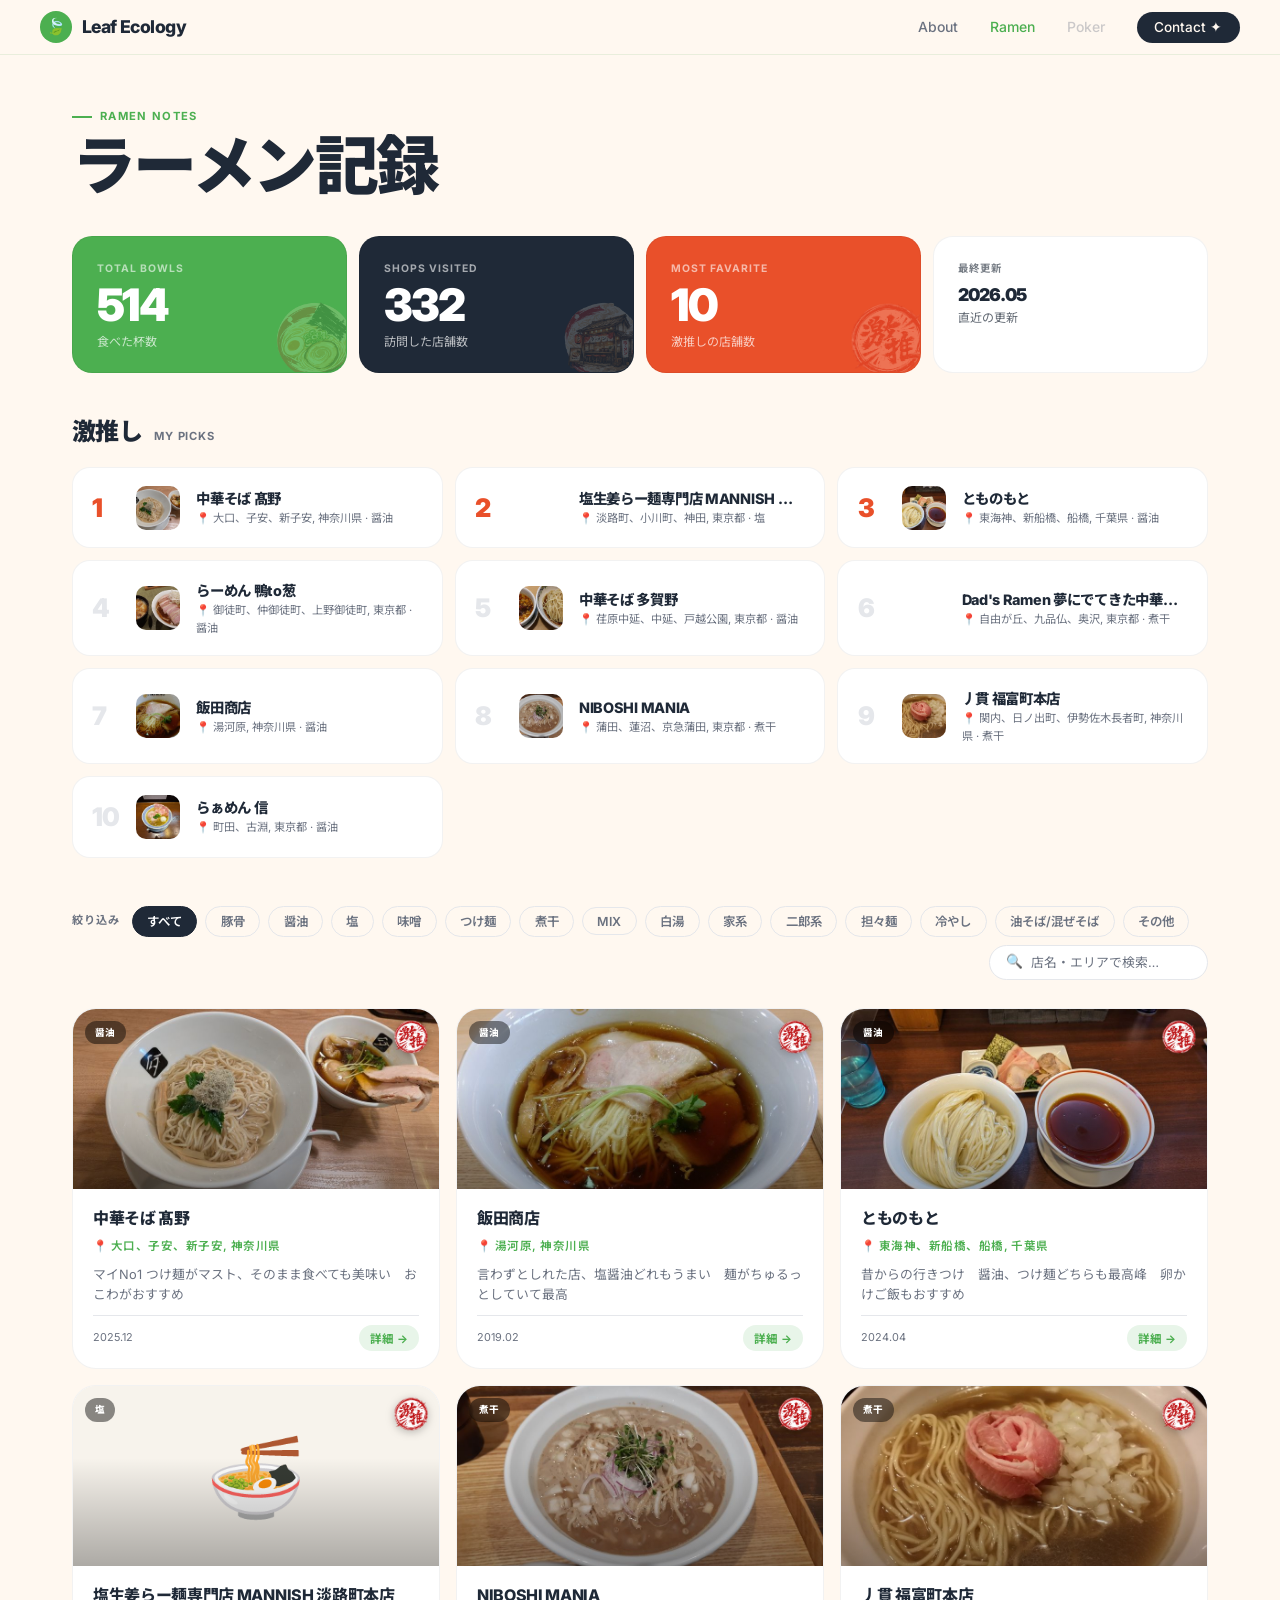
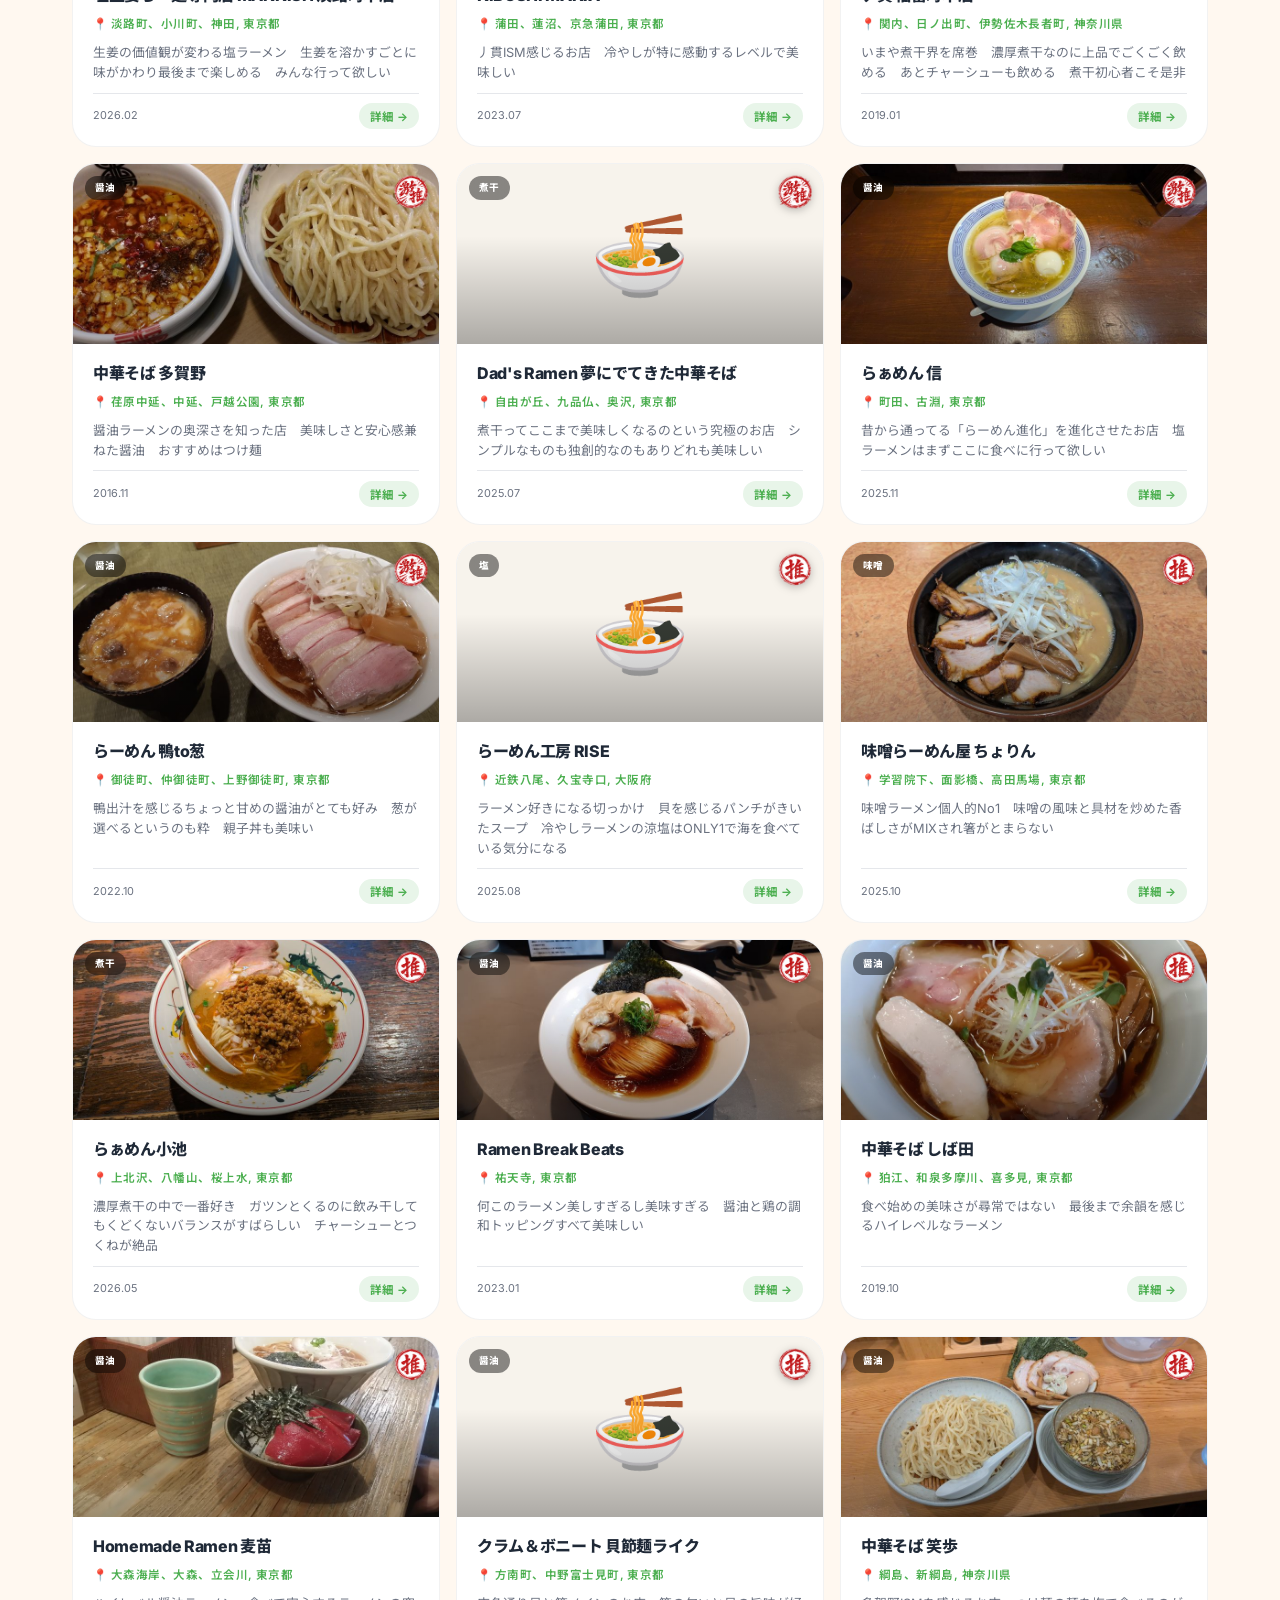
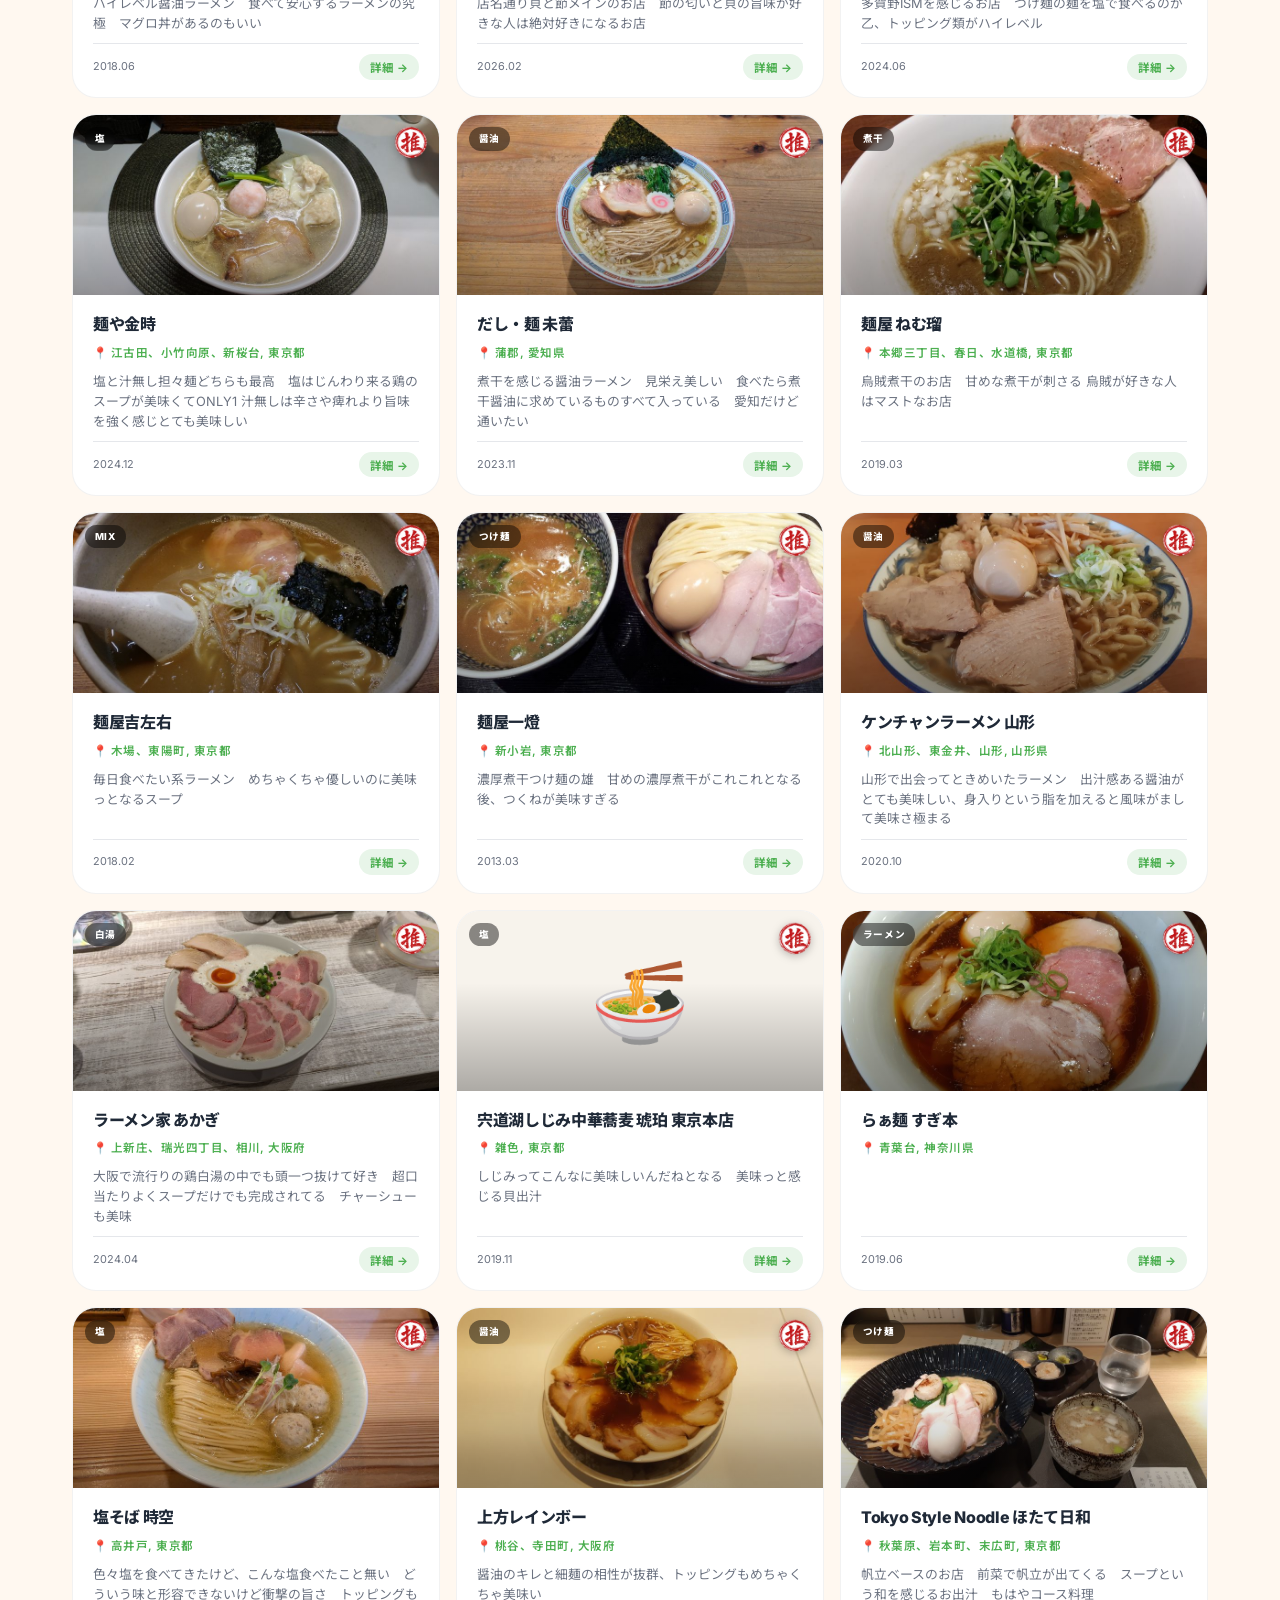
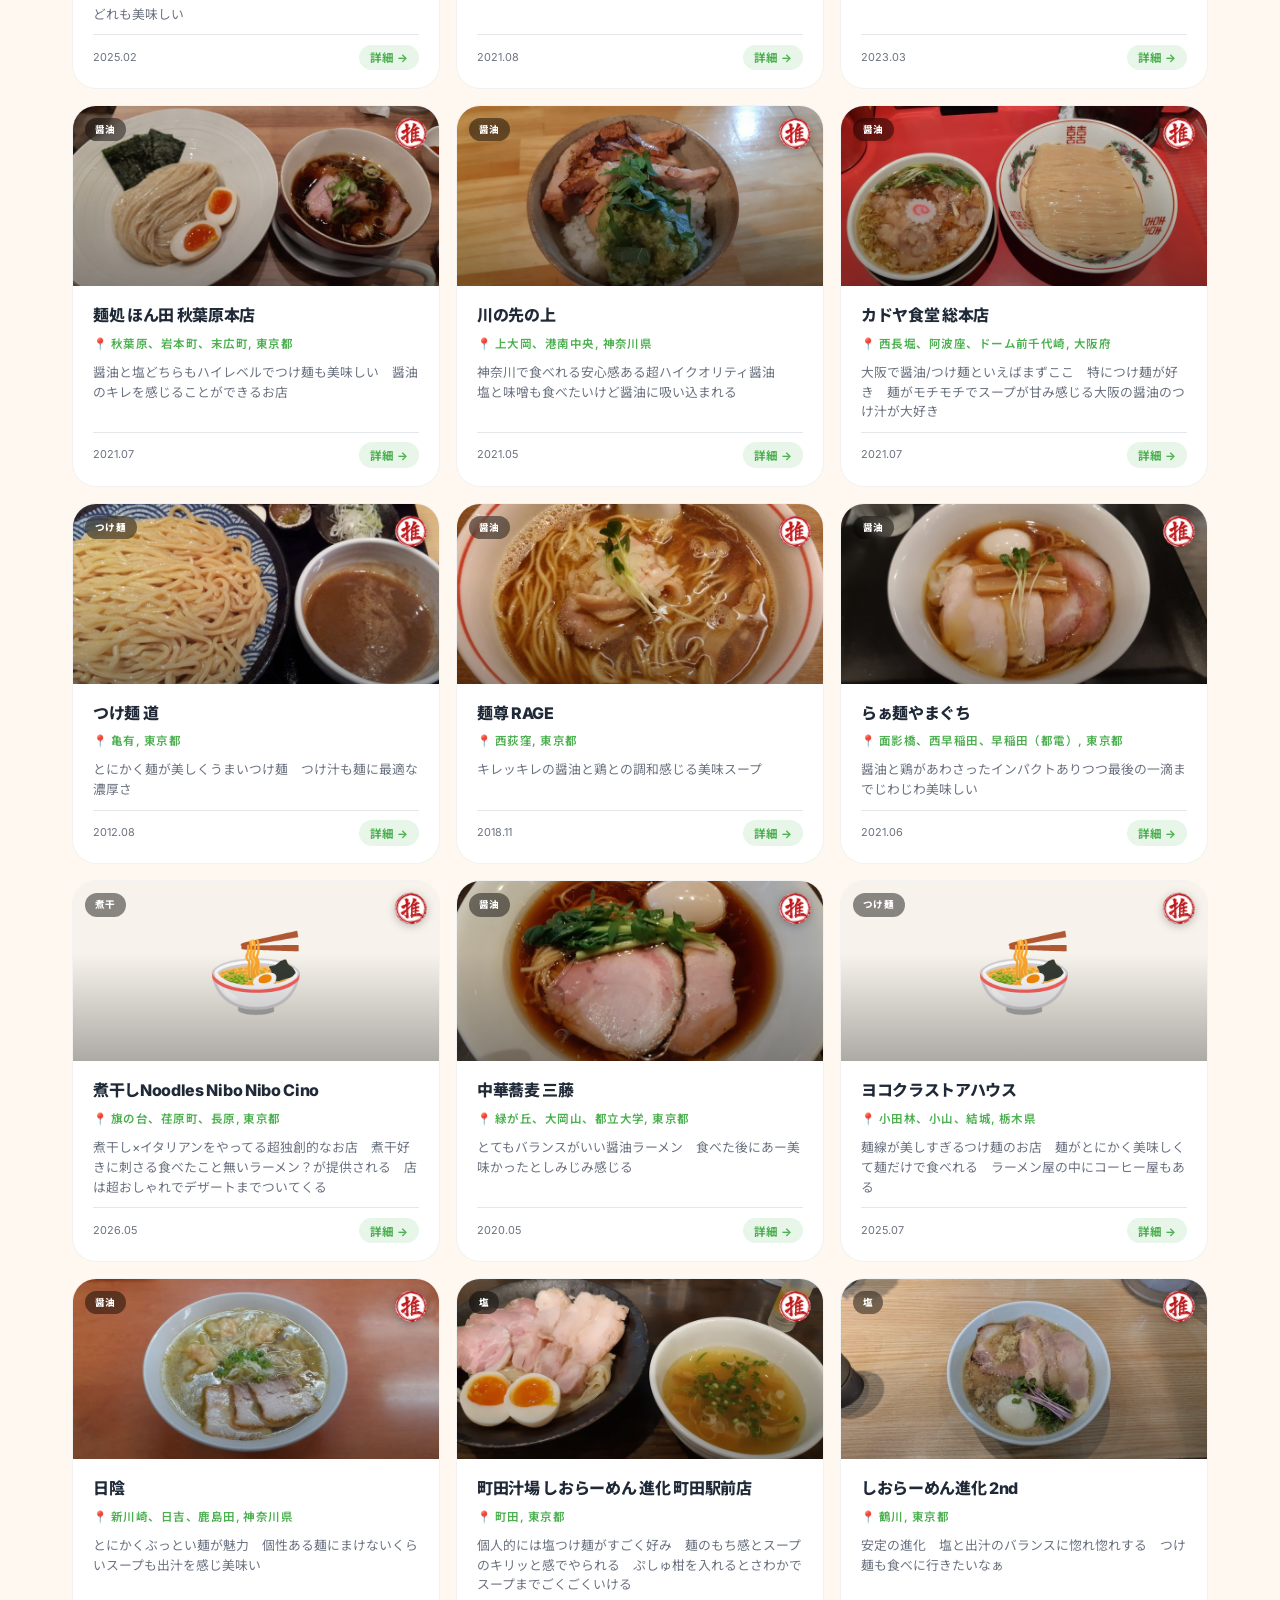
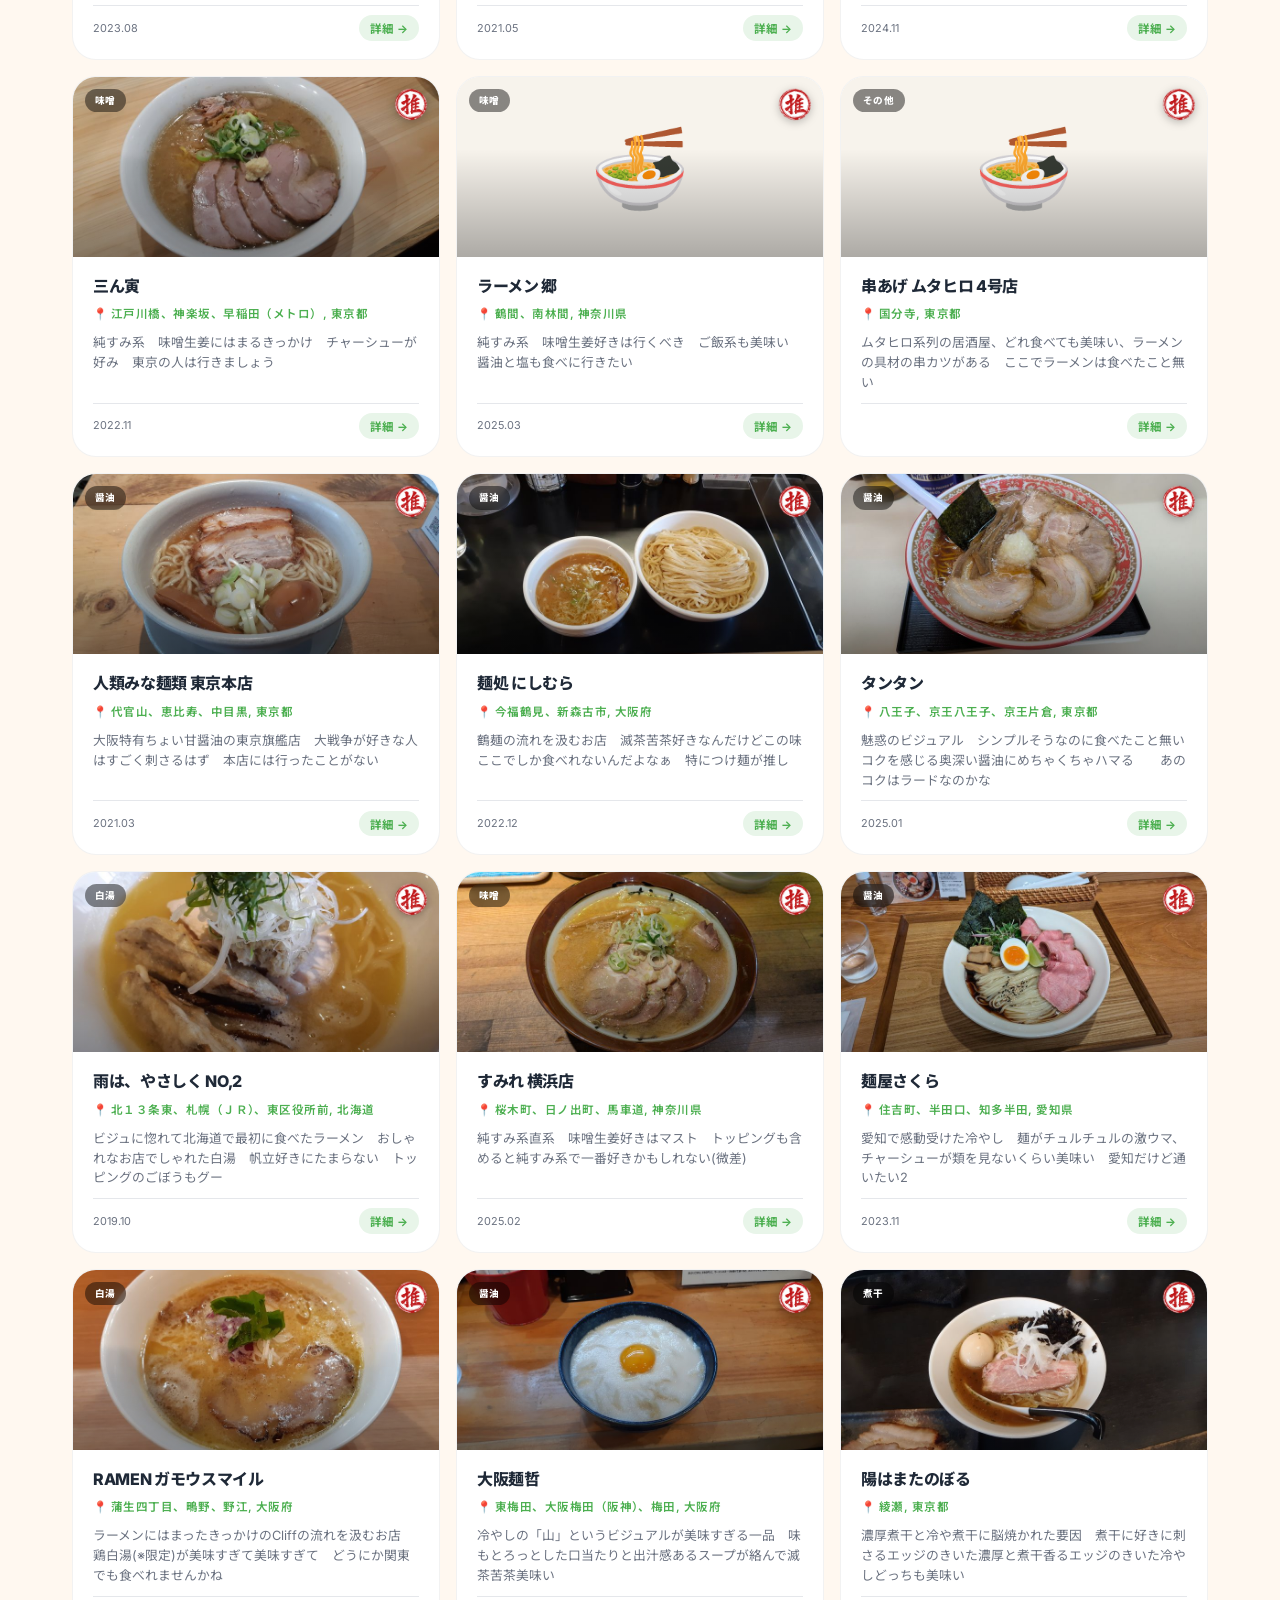
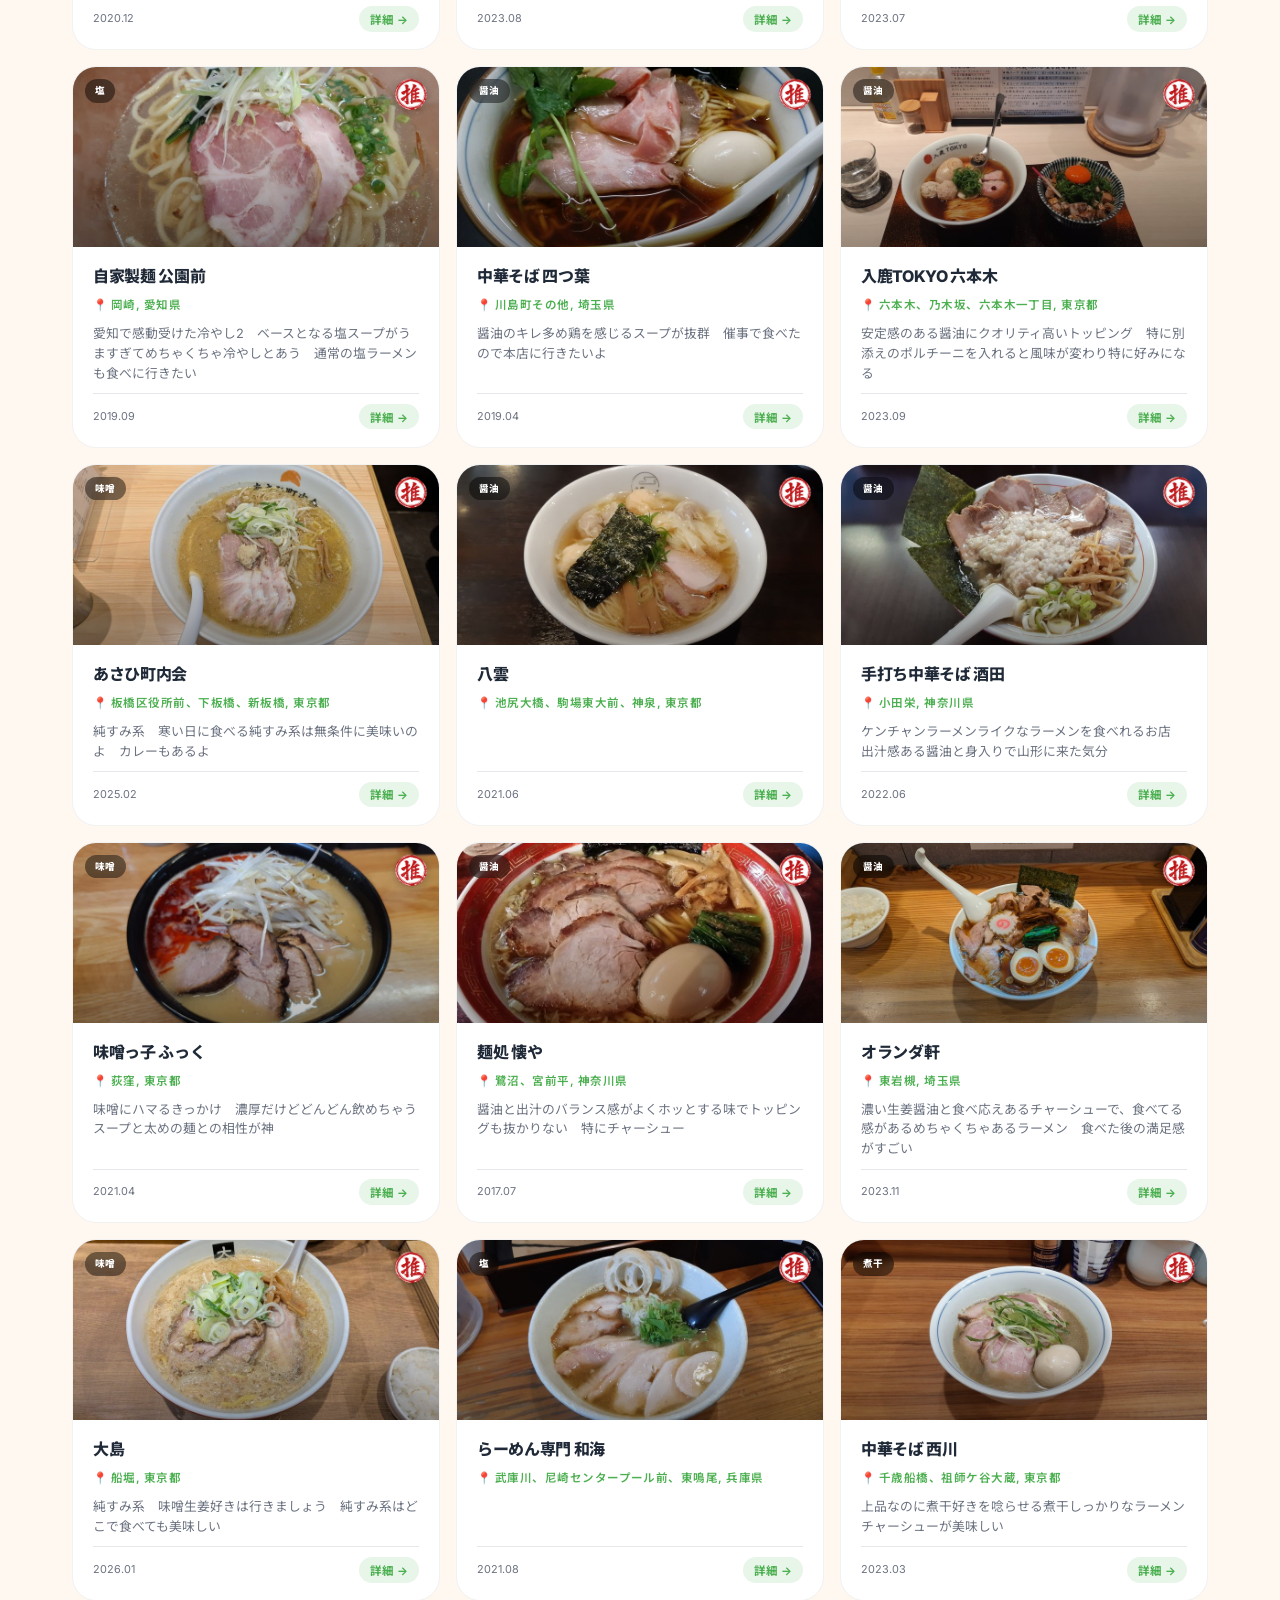
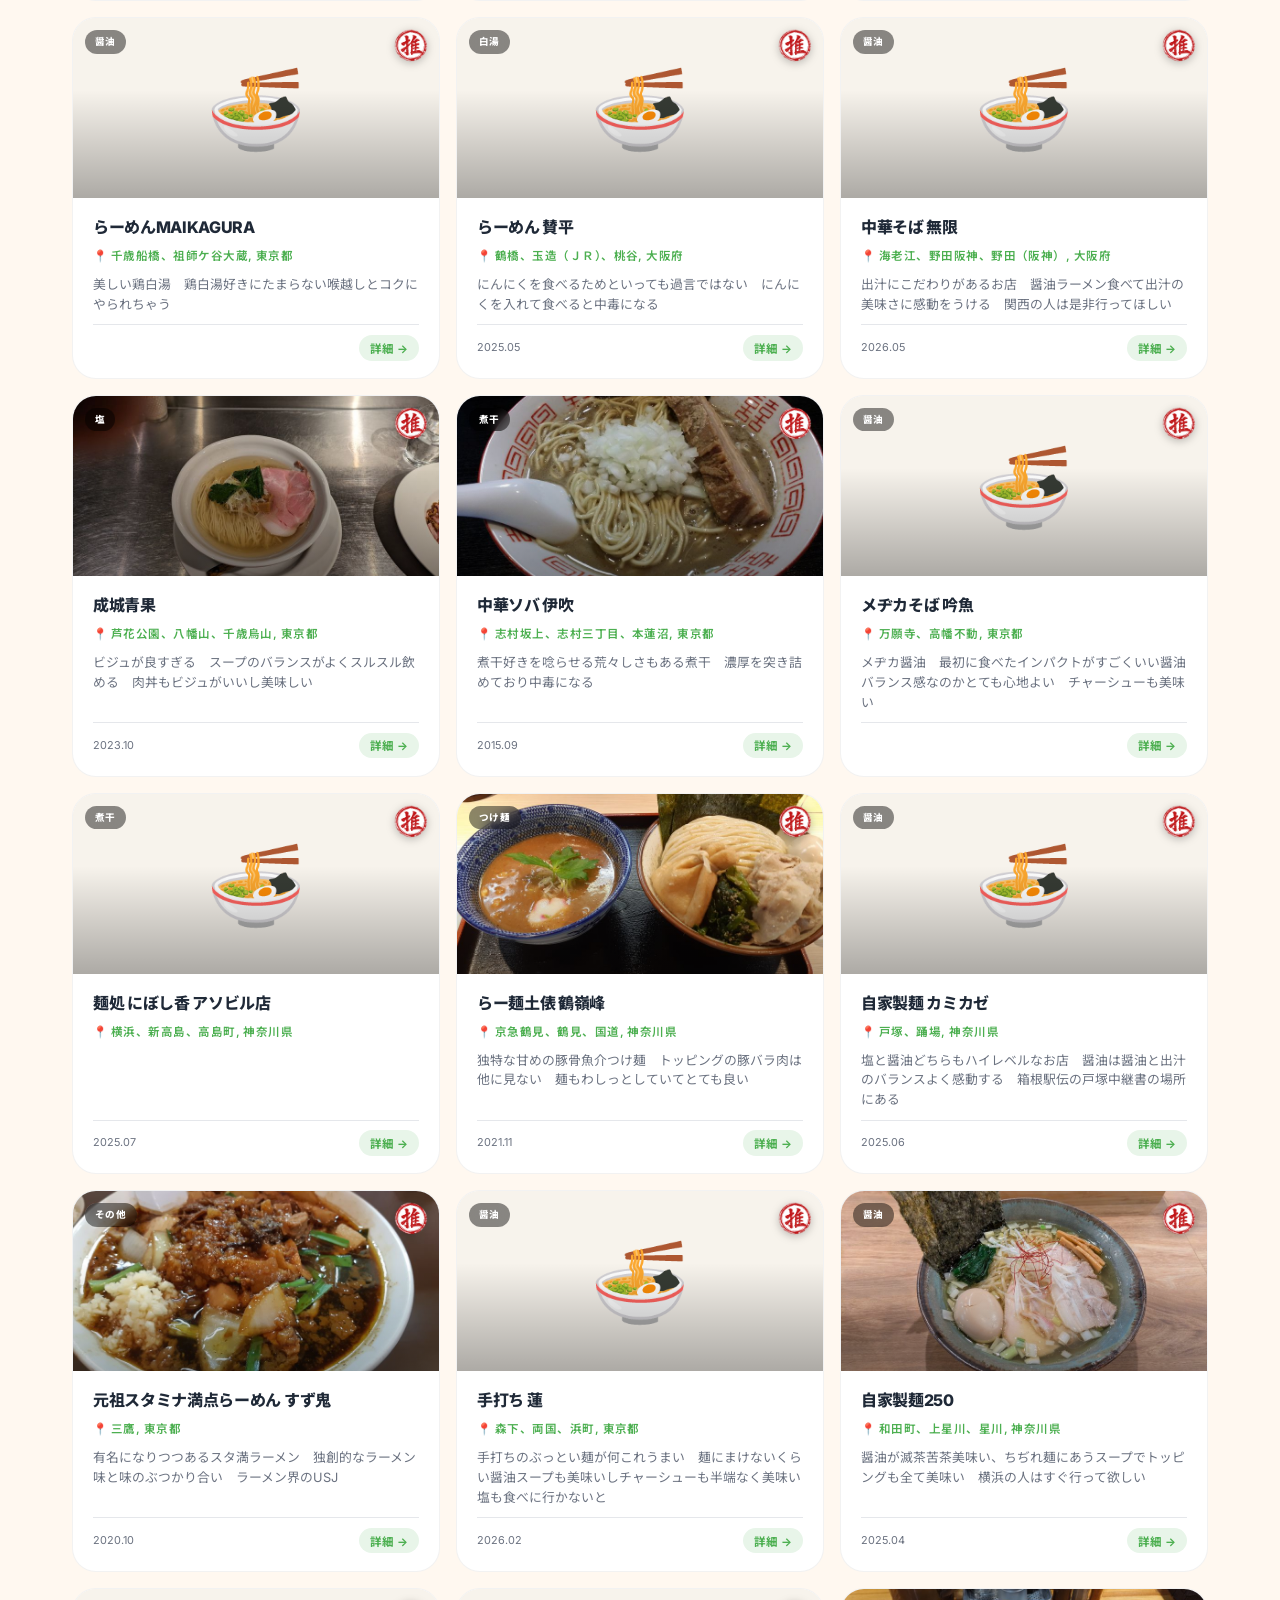
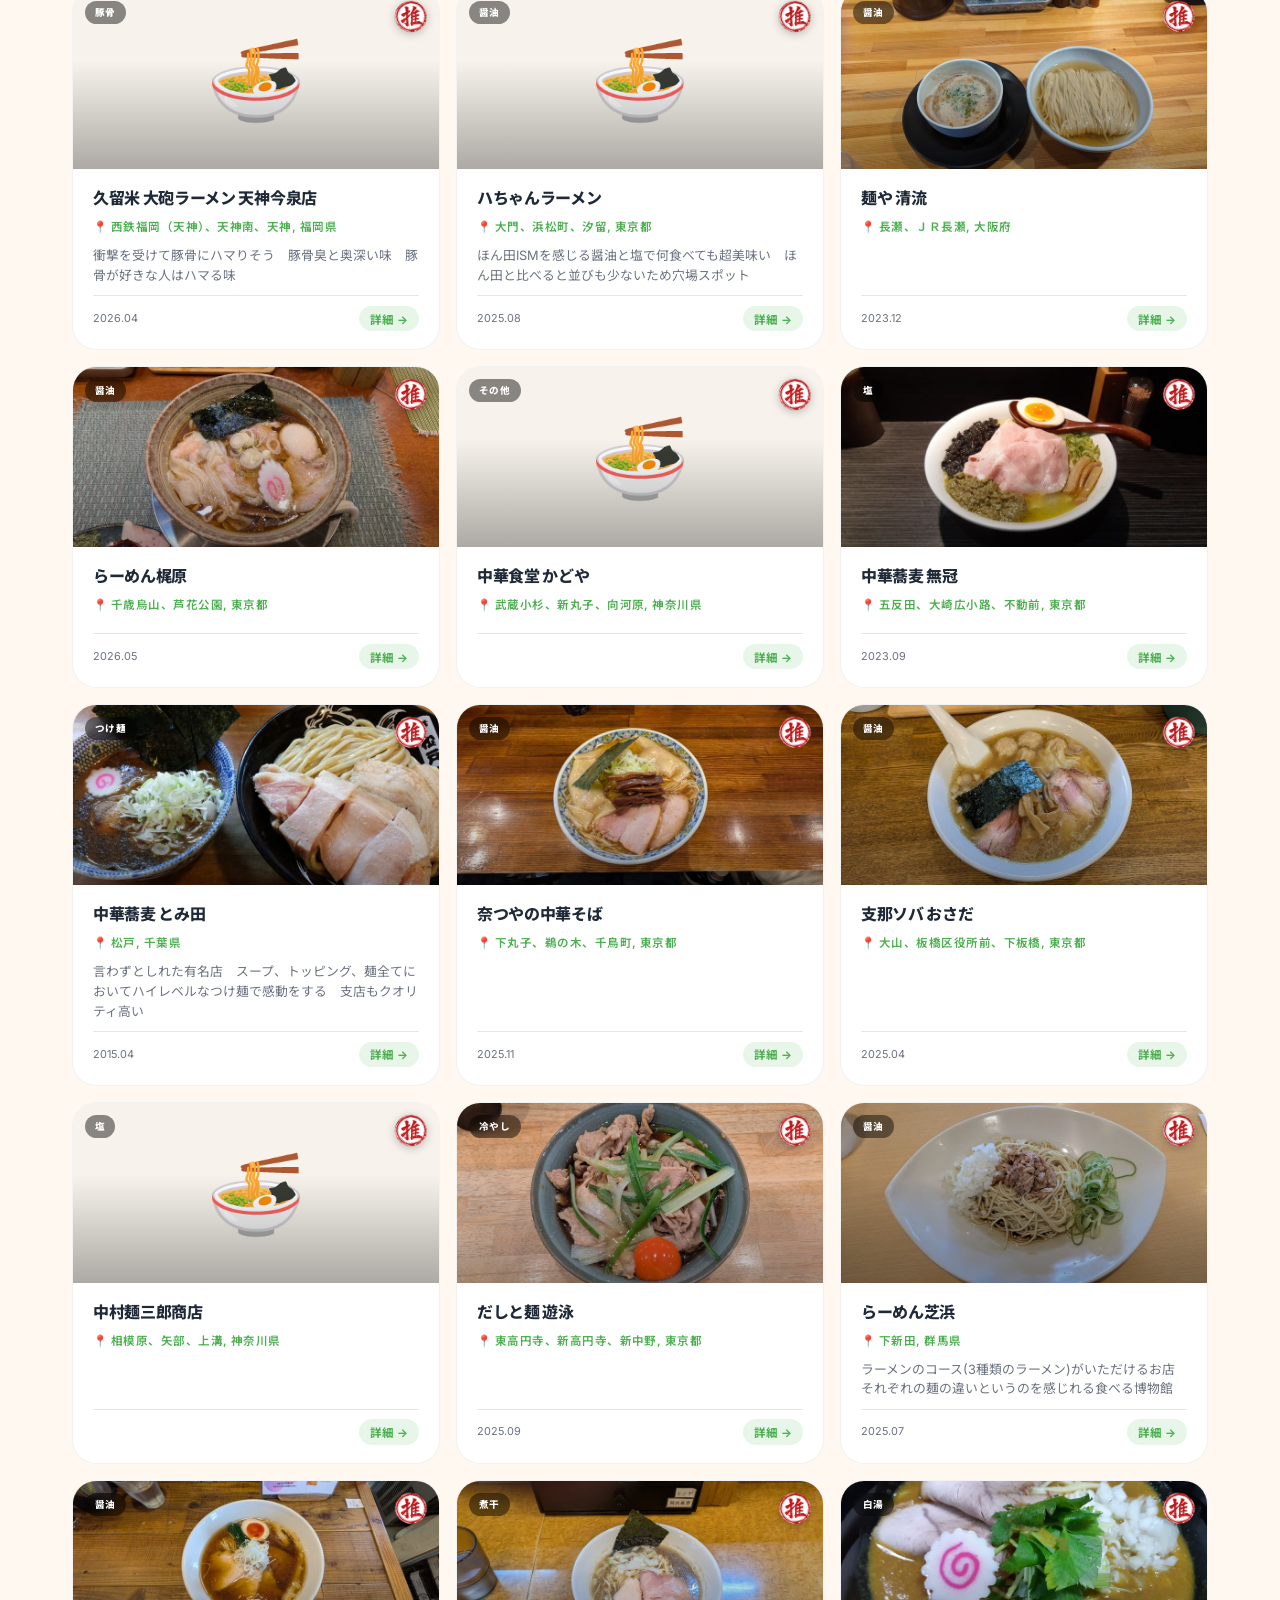
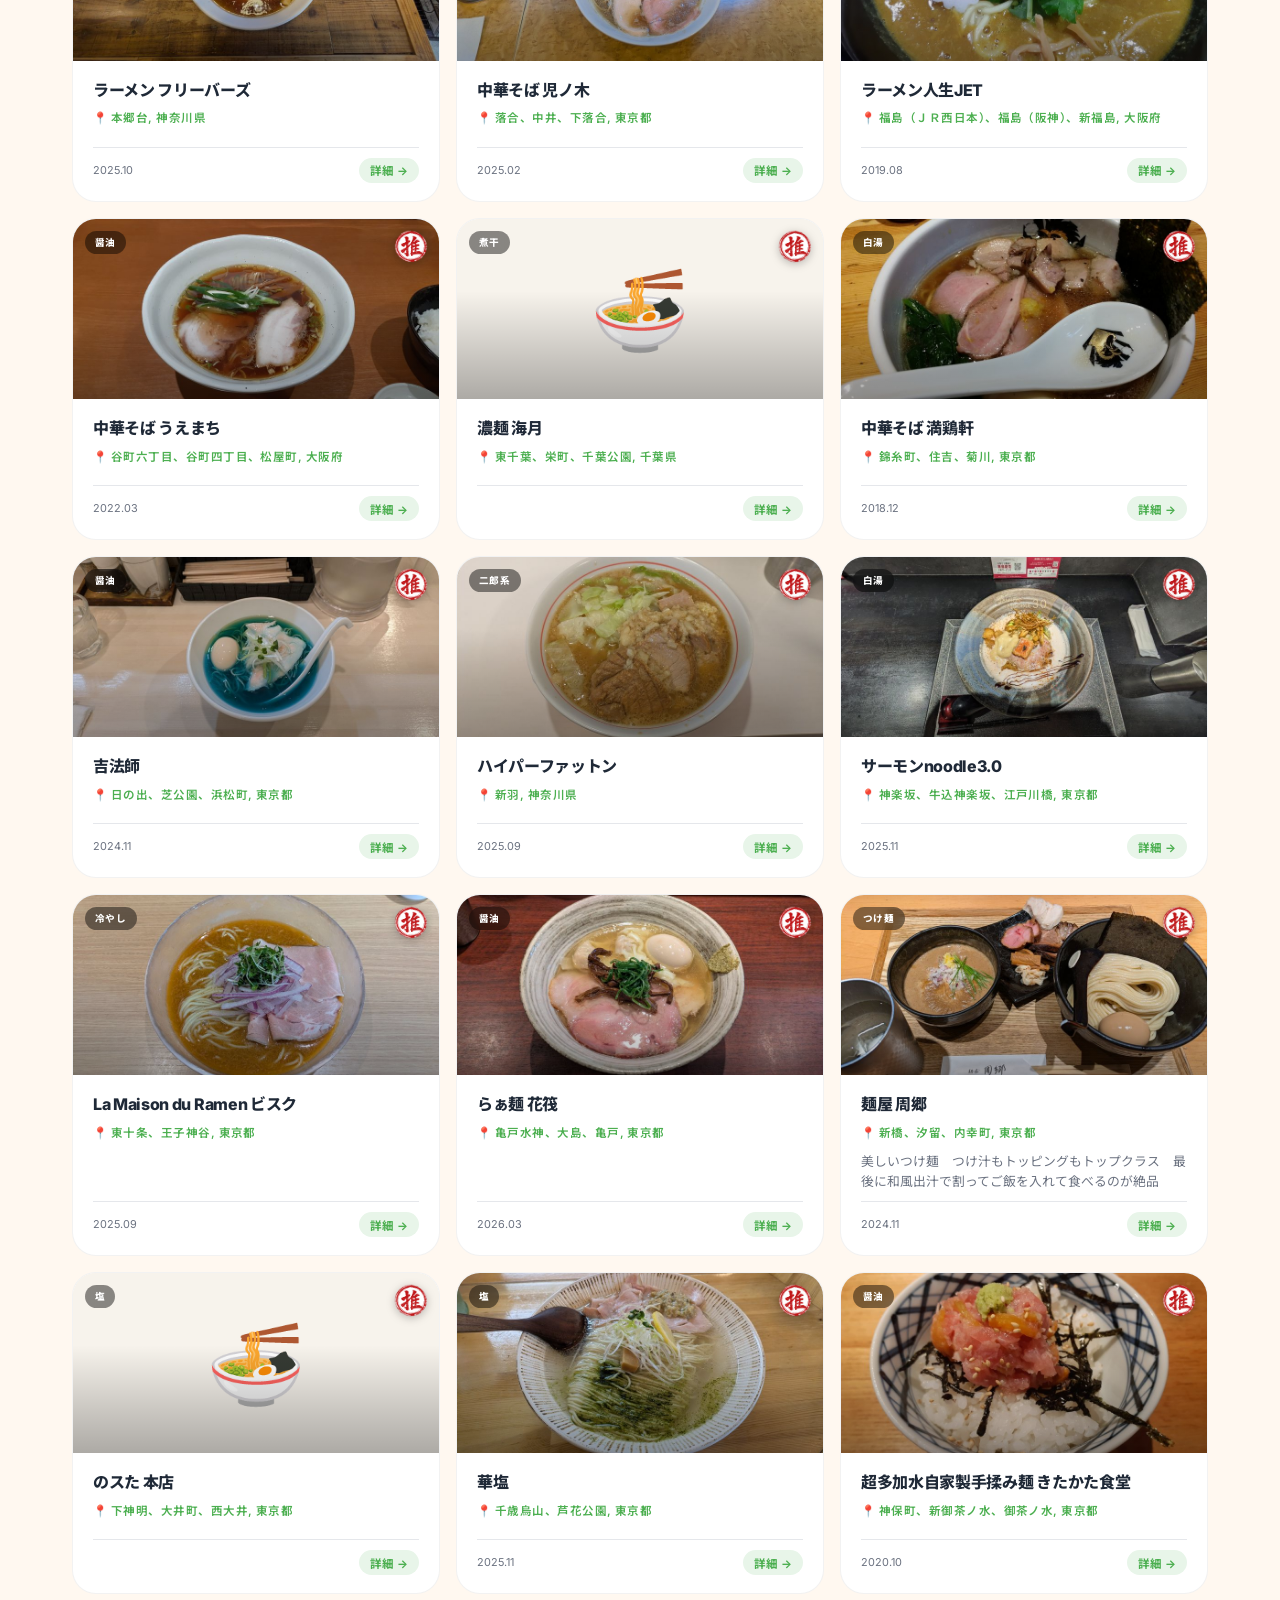
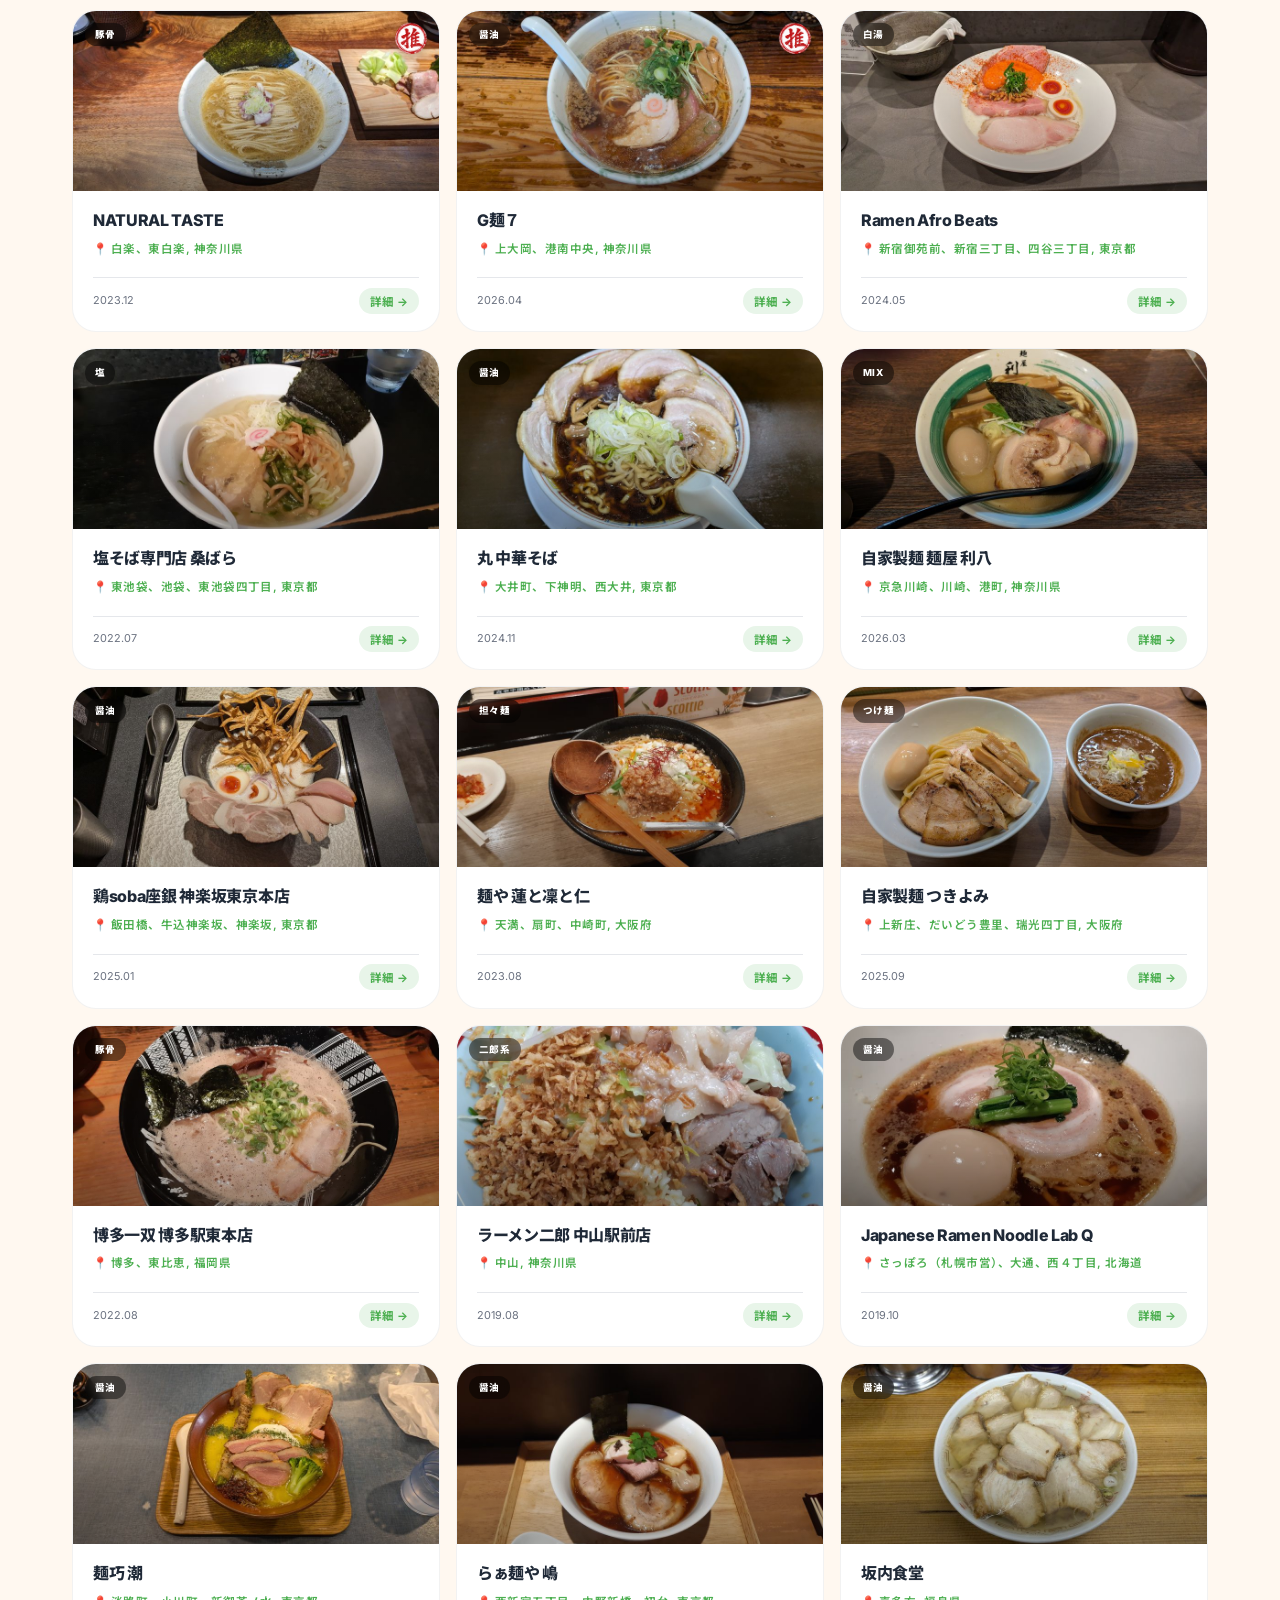
==== ramen.html @ 9e49278a "ogp update" ====
<!DOCTYPE html>
<html lang="ja">
<head>
  <meta charset="UTF-8">
  <meta name="viewport" content="width=device-width, initial-scale=1.0">
  <title>ラーメン記録 — Leaf Ecology</title>
  <meta name="description" content="ラーメン記録">

  <!-- OGP -->
  <meta property="og:type"        content="website">
  <meta property="og:site_name"   content="Leaf Ecology">
  <meta property="og:title"       content="ラーメン記録 — Leaf Ecology">
  <meta property="og:description" content="">
  <meta property="og:url"         content="https://leaf-ecology.com/ramen.html">
  <meta property="og:image"       content="https://leaf-ecology.com/assets/images/ogp_ramen.png">
  <meta property="og:locale"      content="ja_JP">

  <!-- Twitter Card -->
  <meta name="twitter:card"        content="summary_large_image">
  <meta name="twitter:title"       content="ラーメン記録 — Leaf Ecology">
  <meta name="twitter:description" content="">
  <meta name="twitter:image"       content="https://leaf-ecology.com/assets/images/ogp_ramen.png">

  <link rel="preconnect" href="https://fonts.googleapis.com">
  <link rel="preconnect" href="https://fonts.gstatic.com" crossorigin>
  <link href="https://fonts.googleapis.com/css2?family=Inter:wght@400;500;600;700;800;900&family=Noto+Sans+JP:wght@400;500;700;900&display=swap" rel="stylesheet">
  <style>
    *, *::before, *::after { box-sizing: border-box; margin: 0; padding: 0; }

    :root {
      --green:       #4CAF50;
      --green-dark:  #2e7d32;
      --green-light: #e8f5e9;
      --orange:      #FF8A3D;
      --orange-light:#fff3e8;
      --cream:       #FFF8F0;
      --beige:       #F7F3EC;
      --dark:        #1F2937;
      --gray:        #6B7280;
      --gray-light:  #e5e7eb;
      --white:       #ffffff;
      --red:         #e9502a;
    }

    html { scroll-behavior: smooth; }

    body {
      font-family: 'Inter', 'Noto Sans JP', sans-serif;
      background: var(--cream);
      color: var(--dark);
      overflow-x: hidden;
      line-height: 1.6;
    }

    /* ── NAV ── */
    nav {
      position: fixed; top: 0; left: 0; right: 0; z-index: 100;
      display: flex; align-items: center; justify-content: space-between;
      padding: 0.7rem 2.5rem;
      background: rgba(255,248,240,0.92);
      backdrop-filter: blur(12px);
      border-bottom: 1px solid rgba(76,175,80,0.12);
    }
    .nav-logo {
      display: flex; align-items: center; gap: 0.6rem;
      font-weight: 800; font-size: 1.1rem; letter-spacing: -0.03em;
      color: var(--dark); text-decoration: none;
    }
    .nav-logo-icon {
      width: 32px; height: 32px; background: var(--green);
      border-radius: 50%; display: flex; align-items: center; justify-content: center;
      font-size: 1rem; flex-shrink: 0;
    }
    .nav-links { display: flex; gap: 2rem; list-style: none; align-items: center; }
    .nav-links a {
      text-decoration: none; color: var(--gray);
      font-size: 0.875rem; font-weight: 500; transition: color 0.2s;
    }
    .nav-links a:hover, .nav-links a.active { color: var(--green); }
    .nav-cta {
      background: var(--dark); color: var(--cream) !important;
      padding: 0.45rem 1.1rem; border-radius: 100px;
      font-weight: 600; font-size: 0.85rem !important;
      transition: background 0.2s !important;
    }
    .nav-cta:hover { background: var(--green) !important; color: white !important; }

    /* ── PAGE WRAPPER ── */
    .page {
      max-width: 1200px;
      margin: 0 auto;
      padding: 100px 2rem 4rem;
    }

    /* ── PAGE HEADER ── */
    .page-header {
      margin-bottom: 2.5rem;
    }
    .page-eyebrow {
      display: inline-flex; align-items: center; gap: 0.5rem;
      font-size: 0.7rem; font-weight: 700; letter-spacing: 0.12em;
      text-transform: uppercase; color: var(--green);
      margin-bottom: 0.6rem;
    }
    .page-eyebrow::before {
      content: ''; width: 20px; height: 2px; background: var(--green);
    }
    .page-title {
      font-size: clamp(2.2rem, 5vw, 4rem);
      font-weight: 900; letter-spacing: -0.04em; line-height: 0.95;
      color: var(--dark); margin-bottom: 0.6rem;
    }
    .page-sub {
      font-size: 0.9rem; color: var(--gray); max-width: 480px; line-height: 1.6;
    }

    /* ── STATS BENTO ── */
    .stats-bento {
      display: grid;
      grid-template-columns: repeat(4, 1fr);
      gap: 0.75rem;
      margin-bottom: 2rem;
    }
    .stat-card {
      background: var(--white);
      border-radius: 20px;
      padding: 1.5rem 1.5rem 1.25rem;
      border: 1px solid rgba(0,0,0,0.05);
      display: flex; flex-direction: column; gap: 0.3rem;
      transition: transform 0.2s, box-shadow 0.2s;
      position: relative; overflow: hidden;
    }
    .stat-card:hover { transform: translateY(-3px); box-shadow: 0 12px 32px rgba(0,0,0,0.08); }
    .stat-card.accent-green { background: var(--green); color: white; }
    .stat-card.accent-dark { background: var(--dark); color: white; }
    .stat-card.accent-red { background: var(--red); color: white; }
    .stat-bg-emoji {
      position: absolute; right: -8px; bottom: -8px;
      font-size: 4.5rem; opacity: 0.1; line-height: 1;
      pointer-events: none;
    }
    .stat-bg-img {
      position: absolute; right: -8px; bottom: -8px;
      width: 80px; height: 80px;
      object-fit: contain; opacity: 0.2;
      pointer-events: none;
    }
    .stat-label {
      font-size: 0.65rem; font-weight: 700; letter-spacing: 0.1em;
      text-transform: uppercase; opacity: 0.6;
    }
    .stat-num {
      font-size: 2.8rem; font-weight: 900; letter-spacing: -0.05em; line-height: 1;
    }
    .stat-desc { font-size: 0.75rem; opacity: 0.7; }

    /* ── FILTER BAR ── */
    .filter-bar {
      display: flex; align-items: center; gap: 0.5rem;
      margin-bottom: 1.75rem; flex-wrap: wrap;
    }
    .filter-label {
      font-size: 0.7rem; font-weight: 700; letter-spacing: 0.08em;
      text-transform: uppercase; color: var(--gray); margin-right: 0.25rem;
    }
    .filter-btn {
      padding: 0.35rem 0.9rem; border-radius: 100px;
      font-size: 0.78rem; font-weight: 600; cursor: pointer;
      border: 1.5px solid var(--gray-light);
      background: transparent; color: var(--gray);
      transition: all 0.18s; font-family: inherit;
    }
    .filter-btn:hover { border-color: var(--green); color: var(--green); }
    .filter-btn.active {
      background: var(--dark); color: white; border-color: var(--dark);
    }
    .filter-search {
      margin-left: auto;
      display: flex; align-items: center; gap: 0.5rem;
      background: var(--white); border: 1.5px solid var(--gray-light);
      border-radius: 100px; padding: 0.35rem 1rem;
      transition: border-color 0.2s;
    }
    .filter-search:focus-within { border-color: var(--green); }
    .filter-search input {
      border: none; background: transparent; outline: none;
      font-family: inherit; font-size: 0.8rem; color: var(--dark);
      width: 160px;
    }
    .filter-search input::placeholder { color: var(--gray); }

    /* ── BENTO REVIEWS GRID ── */
    .reviews-bento {
      display: grid;
      grid-template-columns: repeat(3, 1fr);
      gap: 1rem;
    }

    /* ── REVIEW CARD ── */
    .review-card {
      background: var(--white);
      border-radius: 24px;
      border: 1px solid rgba(0,0,0,0.05);
      overflow: hidden;
      transition: transform 0.25s cubic-bezier(0.34,1.2,0.64,1), box-shadow 0.25s;
      cursor: pointer;
      display: flex; flex-direction: column;
    }
    .review-card:hover {
      transform: translateY(-5px);
      box-shadow: 0 20px 50px rgba(0,0,0,0.1);
    }
    /* Photo area */
    .review-photo {
      position: relative;
      background: var(--beige);
      display: flex; align-items: center; justify-content: center;
      flex-shrink: 0;
      overflow: hidden;
      height: 180px;
    }
    .review-photo-img {
      width: 100%; height: 100%;
      object-fit: cover; display: block;
      transition: transform 0.35s;
    }
    .review-card:hover .review-photo-img { transform: scale(1.05); }
    .review-photo-fallback {
      position: absolute; inset: 0;
      display: none; align-items: center; justify-content: center;
      font-size: 5rem; background: var(--beige);
    }
    .review-photo-overlay {
      position: absolute; inset: 0;
      background: linear-gradient(to bottom, transparent 40%, rgba(0,0,0,0.3));
      pointer-events: none;
    }
    .review-photo-badge {
      position: absolute; top: 12px; left: 12px;
      font-size: 0.6rem; font-weight: 800; letter-spacing: 0.08em;
      text-transform: uppercase; color: white;
      background: rgba(0,0,0,0.45);
      backdrop-filter: blur(6px);
      padding: 0.25rem 0.6rem; border-radius: 100px;
    }
    .review-photo-icon {
      position: absolute; top: 10px; right: 10px;
      width: 36px; height: 36px;
      object-fit: contain;
      filter: drop-shadow(0 2px 4px rgba(0,0,0,0.25));
    }

    /* Body */
    .review-body {
      padding: 1.25rem 1.25rem 1.1rem;
      display: flex; flex-direction: column; gap: 0.6rem;
      flex: 1;
    }

    .review-top {
      display: flex; align-items: flex-start; justify-content: space-between; gap: 0.5rem;
    }
    .review-name {
      font-size: 1rem; font-weight: 800; letter-spacing: -0.02em; line-height: 1.2;
    }
    .review-location {
      display: flex; align-items: center; gap: 0.3rem;
      font-size: 0.72rem; font-weight: 600; color: var(--green);
      letter-spacing: 0.04em;
    }
    .review-type-tag {
      display: inline-flex; align-items: center;
      font-size: 0.62rem; font-weight: 700; letter-spacing: 0.06em;
      text-transform: uppercase;
      background: var(--beige); color: var(--gray);
      padding: 0.2rem 0.5rem; border-radius: 4px;
    }
    .review-note {
      font-size: 0.8rem; color: var(--gray); line-height: 1.55;
      display: -webkit-box; -webkit-line-clamp: 3; -webkit-box-orient: vertical;
      overflow: hidden;
    }

    .review-footer {
      display: flex; align-items: center; justify-content: space-between;
      padding-top: 0.6rem;
      border-top: 1px solid var(--gray-light);
      margin-top: auto;
    }
    .review-date { font-size: 0.68rem; color: var(--gray); }
    .review-visit-btn {
      display: flex; align-items: center; gap: 0.3rem;
      font-size: 0.72rem; font-weight: 700; color: var(--green);
      background: var(--green-light); border: none;
      padding: 0.3rem 0.7rem; border-radius: 100px;
      cursor: pointer; font-family: inherit;
      transition: background 0.2s;
    }
    .review-visit-btn:hover { background: #c8e6c9; }

    /* ── FAVORITE SECTION ── */
    .section-heading {
      display: flex; align-items: baseline; gap: 0.75rem;
      margin: 2.5rem 0 1rem;
    }
    .section-heading h2 {
      font-size: 1.5rem; font-weight: 900; letter-spacing: -0.03em;
    }
    .section-heading span {
      font-size: 0.7rem; font-weight: 700; letter-spacing: 0.08em;
      text-transform: uppercase; color: var(--gray);
    }

    .fav-grid {
      display: grid; grid-template-columns: repeat(3, 1fr); gap: 0.75rem;
      margin-bottom: 3rem;
    }
    .fav-card {
      background: var(--white); border-radius: 18px;
      border: 1px solid rgba(0,0,0,0.05);
      padding: 1.1rem 1.2rem;
      display: flex; align-items: center; gap: 1rem;
      transition: transform 0.2s, box-shadow 0.2s;
      min-width: 0; overflow: hidden;
    }
    .fav-card:hover { transform: translateY(-2px); box-shadow: 0 8px 24px rgba(0,0,0,0.07); }
    .fav-rank {
      font-size: 1.6rem; font-weight: 900; letter-spacing: -0.05em;
      color: var(--gray-light); line-height: 1; flex-shrink: 0; width: 28px;
    }
    .fav-rank.top { color: var(--red); }
    .fav-img {
      width: 44px; height: 44px; border-radius: 10px;
      object-fit: cover; flex-shrink: 0; background: var(--beige);
    }
    .fav-info { flex: 1; min-width: 0; }
    .fav-name { font-size: 0.9rem; font-weight: 800; letter-spacing: -0.02em; white-space: nowrap; overflow: hidden; text-overflow: ellipsis; }
    .fav-loc { font-size: 0.7rem; color: var(--gray); }

    /* ── MODAL ── */
    .modal-overlay {
      position: fixed; inset: 0; z-index: 200;
      background: rgba(0,0,0,0.55);
      backdrop-filter: blur(6px);
      display: flex; align-items: center; justify-content: center;
      padding: 1.5rem;
      opacity: 0; pointer-events: none;
      transition: opacity 0.25s;
    }
    .modal-overlay.open { opacity: 1; pointer-events: all; }
    .modal {
      background: var(--white); border-radius: 28px;
      width: 100%; max-width: 560px;
      max-height: 90vh; overflow-y: auto;
      transform: translateY(20px) scale(0.97);
      transition: transform 0.3s cubic-bezier(0.34,1.2,0.64,1);
      box-shadow: 0 40px 80px rgba(0,0,0,0.2);
    }
    .modal-overlay.open .modal { transform: translateY(0) scale(1); }
    .modal-photo {
      height: 220px; background: var(--beige);
      border-radius: 28px 28px 0 0;
      position: relative; overflow: hidden;
    }
    .modal-photo-img {
      width: 100%; height: 100%; object-fit: cover; display: block;
    }
    .modal-close {
      position: absolute; top: 14px; right: 14px;
      width: 34px; height: 34px; border-radius: 50%;
      background: rgba(0,0,0,0.35); color: white; border: none;
      font-size: 1rem; cursor: pointer;
      display: flex; align-items: center; justify-content: center;
      transition: background 0.2s;
    }
    .modal-close:hover { background: rgba(0,0,0,0.55); }
    .modal-body { padding: 1.75rem; }
    .modal-name { font-size: 1.5rem; font-weight: 900; letter-spacing: -0.03em; margin-bottom: 0.35rem; }
    .modal-location { font-size: 0.8rem; font-weight: 600; color: var(--green); margin-bottom: 1.25rem; }
    .modal-section-label {
      font-size: 0.62rem; font-weight: 800; letter-spacing: 0.1em;
      text-transform: uppercase; color: var(--gray); margin-bottom: 0.4rem;
    }
    .modal-note {
      font-size: 0.875rem; color: var(--gray); line-height: 1.7;
      margin-bottom: 1.25rem;
    }
    .modal-tags { display: flex; flex-wrap: wrap; gap: 0.4rem; margin-bottom: 1.25rem; }
    .modal-tag {
      font-size: 0.72rem; font-weight: 600;
      background: var(--beige); color: var(--dark);
      padding: 0.25rem 0.65rem; border-radius: 6px;
    }
    .modal-meta {
      display: grid; grid-template-columns: 1fr 1fr; gap: 0.75rem;
    }
    .modal-meta-item {
      background: var(--beige); border-radius: 14px; padding: 0.85rem 1rem;
    }
    .modal-meta-label { font-size: 0.6rem; font-weight: 700; letter-spacing: 0.08em; text-transform: uppercase; color: var(--gray); margin-bottom: 0.2rem; }
    .modal-meta-val { font-size: 0.9rem; font-weight: 700; color: var(--dark); }

    /* ── RESPONSIVE ── */
    @media (max-width: 900px) {
      nav { padding: 0.8rem 1.25rem; }
      .nav-links { display: none; }
      .page { padding: 80px 1.25rem 3rem; }
      .stats-bento { grid-template-columns: repeat(2, 1fr); }
      .reviews-bento { grid-template-columns: 1fr; }
      .fav-grid { grid-template-columns: 1fr; }
      .fav-card { padding: 0.85rem 1rem; gap: 0.75rem; }
      .fav-loc { white-space: nowrap; overflow: hidden; text-overflow: ellipsis; }
      .filter-search { margin-left: 0; width: 100%; }
      .filter-search input { width: 100%; }
    }
    @media (max-width: 480px) {
      .stats-bento { grid-template-columns: 1fr 1fr; }
      .stat-num { font-size: 2.2rem; }
    }
  </style>
</head>
<body>

<!-- ── NAV ── -->
<nav>
  <a href="index.html" class="nav-logo">
    <div class="nav-logo-icon">🍃</div>
    <span>Leaf Ecology</span>
  </a>
  <ul class="nav-links">
    <li><a href="index.html#about">About</a></li>
    <li><a href="ramen.html" class="active">Ramen</a></li>
    <li><a href="#" style="pointer-events:none; opacity:0.35; cursor:default;">Poker</a></li>
    <li><a href="index.html#contact" class="nav-cta">Contact ✦</a></li>
  </ul>
</nav>

<div class="page">

  <!-- ── PAGE HEADER ── -->
  <div class="page-header">
    <div class="page-eyebrow">Ramen Notes</div>
    <h1 class="page-title">ラーメン記録</h1>
    <p class="page-sub"></p>
  </div>

  <!-- ── STATS BENTO ── -->
  <div class="stats-bento">
    <div class="stat-card accent-green">
      <div class="stat-label">Total Bowls</div>
      <div class="stat-num" id="stat-bowls">0</div>
      <div class="stat-desc">食べた杯数</div>
      <img class="stat-bg-img" src="assets/images/ramen.png" alt="">
    </div>
    <div class="stat-card accent-dark">
      <div class="stat-label">Shops Visited</div>
      <div class="stat-num" id="stat-shops">0</div>
      <div class="stat-desc">訪問した店舗数</div>
      <img class="stat-bg-img" src="assets/images/ramenya.png" alt="">
    </div>
    <div class="stat-card accent-red">
      <div class="stat-label">Most Favarite</div>
      <div class="stat-num" id="stat-favs">0</div>
      <div class="stat-desc">激推しの店舗数</div>
      <img class="stat-bg-img" src="assets/images/gekiosi.png" alt="">
    </div>
    <div class="stat-card">
      <div class="stat-label">最終更新</div>
      <div class="stat-num" id="stat-latest" style="font-size:1.1rem; padding-top:0.2rem;">—</div>
      <div class="stat-desc">直近の更新</div>
      <div class="stat-bg-emoji"></div>
    </div>
  </div>

  <!-- ── FAVORITE SHOPS ── -->
  <div class="section-heading">
    <h2>激推し</h2>
    <span>My Picks</span>
  </div>
  <div class="fav-grid" id="fav-grid"></div>

  <!-- ── FILTER BAR ── -->
  <div class="filter-bar">
    <span class="filter-label">絞り込み</span>
    <button class="filter-btn active" data-filter="all">すべて</button>
    <button class="filter-btn" data-filter="豚骨">豚骨</button>
    <button class="filter-btn" data-filter="醤油">醤油</button>
    <button class="filter-btn" data-filter="塩">塩</button>
    <button class="filter-btn" data-filter="味噌">味噌</button>
    <button class="filter-btn" data-filter="つけ麺">つけ麺</button>
    <button class="filter-btn" data-filter="煮干">煮干</button>
    <button class="filter-btn" data-filter="MIX">MIX</button>
    <button class="filter-btn" data-filter="白湯">白湯</button>
    <button class="filter-btn" data-filter="家系">家系</button>
    <button class="filter-btn" data-filter="二郎系">二郎系</button>
    <button class="filter-btn" data-filter="担々麺">担々麺</button>
    <button class="filter-btn" data-filter="冷やし">冷やし</button>
    <button class="filter-btn" data-filter="油そば/混ぜそば">油そば/混ぜそば</button>
    <button class="filter-btn" data-filter="その他">その他</button>
    <div class="filter-search">
      <span style="font-size:0.85rem;">🔍</span>
      <input type="text" id="search-input" placeholder="店名・エリアで検索…">
    </div>
  </div>

  <!-- ── REVIEWS BENTO ── -->
  <div class="reviews-bento" id="reviews-grid"></div>

</div>

<!-- ── MODAL ── -->
<div class="modal-overlay" id="modal-overlay">
  <div class="modal" id="modal">
    <div class="modal-photo" id="modal-photo">
      <button class="modal-close" id="modal-close">✕</button>
    </div>
    <div class="modal-body">
      <div class="modal-name" id="modal-name"></div>
      <div class="modal-location" id="modal-location"></div>
      <div class="modal-section-label">テイスティングノート</div>
      <div class="modal-note" id="modal-note"></div>
      <div class="modal-section-label">タグ</div>
      <div class="modal-tags" id="modal-tags"></div>
      <div class="modal-meta" id="modal-meta"></div>
    </div>
  </div>
</div>

<script>
  let reviews = [];

  /* ── STATS ── */
  function computeStats() {
    const total  = reviews.reduce((s, r) => s + r.visits, 0);
    const shops  = reviews.length;
    const favs   = reviews.filter(r => r.favorite).length;
    const latest = reviews.reduce((a, b) => a.date > b.date ? a : b);

    animateNum('stat-bowls', total);
    animateNum('stat-shops', shops);
    animateNum('stat-favs', favs);
    document.getElementById('stat-latest').textContent = latest.date;
  }

  function animateNum(id, target, isFloat = false) {
    const el = document.getElementById(id);
    const end = parseFloat(target);
    const dur = 1200;
    const start = performance.now();
    function step(now) {
      const p = Math.min((now - start) / dur, 1);
      const ease = 1 - Math.pow(1 - p, 3);
      const val = isFloat ? (end * ease).toFixed(1) : Math.round(end * ease);
      el.textContent = val;
      if (p < 1) requestAnimationFrame(step);
    }
    requestAnimationFrame(step);
  }

  /* ── RENDER CARD ── */
  function renderCard(r, idx) {
    const iconHtml = r.favorite
      ? `<img class="review-photo-icon" src="assets/images/gekiosi.png" alt="激推し">`
      : r.featured
      ? `<img class="review-photo-icon" src="assets/images/osi.png" alt="推し">`
      : '';
    return `
    <div class="review-card" data-id="${r.id}" data-type="${r.type}">
      <div class="review-photo">
        <img class="review-photo-img" src="${r.image}" alt="${r.name}"
          onerror="this.style.display='none';this.nextElementSibling.style.display='flex'">
        <div class="review-photo-fallback">🍜</div>
        <div class="review-photo-overlay"></div>
        <div class="review-photo-badge">${r.type}</div>
        ${iconHtml}
      </div>
      <div class="review-body">
        <div class="review-top">
          <div class="review-name">${r.name}</div>
        </div>
        <div class="review-location">${r.location}</div>
        <div class="review-note">${r.note}</div>
        <div class="review-footer">
          <span class="review-date">${r.date}</span>
          <button class="review-visit-btn">詳細 →</button>
        </div>
      </div>
    </div>`;
  }

  /* ── RENDER FAVORITES ── */
  function renderFavorites() {
    const favs = reviews.filter(r => r.favorite).sort((a,b) => b.visits - a.visits);
    const grid = document.getElementById('fav-grid');
    grid.innerHTML = favs.map((r, i) => `
      <div class="fav-card" data-id="${r.id}" style="cursor:pointer;">
        <div class="fav-rank${i < 3 ? ' top' : ''}">${i+1}</div>
        <img class="fav-img" src="${r.image}" alt="${r.name}"
          onerror="this.style.opacity='0'">
        <div class="fav-info">
          <div class="fav-name">${r.name}</div>
          <div class="fav-loc">${r.location} · ${r.type}</div>
        </div>
      </div>`).join('');
    grid.querySelectorAll('.fav-card').forEach(el => {
      el.addEventListener('click', () => openModal(+el.dataset.id));
    });
  }

  /* ── RENDER REVIEWS ── */
  let currentFilter = 'all';
  let currentSearch = '';

  function renderReviews() {
    const grid = document.getElementById('reviews-grid');
    const filtered = reviews.filter(r => {
      const matchType = currentFilter === 'all' || r.type === currentFilter;
      const matchSearch = r.name.includes(currentSearch) || r.area.includes(currentSearch);
      return matchType && matchSearch;
    });
    if (filtered.length === 0) {
      grid.innerHTML = '<div style="grid-column:1/-1;text-align:center;padding:3rem;color:var(--gray);">該当するレビューがありません</div>';
      return;
    }
    grid.innerHTML = filtered.map((r, i) => renderCard(r, i)).join('');
    grid.querySelectorAll('.review-card').forEach(el => {
      el.addEventListener('click', () => openModal(+el.dataset.id));
    });
    // entrance animation
    grid.querySelectorAll('.review-card').forEach((el, i) => {
      el.style.opacity = '0';
      el.style.transform = 'translateY(18px)';
      el.style.transition = 'opacity 0.4s ease, transform 0.4s ease, box-shadow 0.25s';
      setTimeout(() => {
        el.style.opacity = '1';
        el.style.transform = 'translateY(0)';
      }, i * 60);
    });
  }

  /* ── MODAL ── */
  function openModal(id) {
    const r = reviews.find(x => x.id === id);
    if (!r) return;
    document.getElementById('modal-photo').style.background =
      `linear-gradient(135deg, var(--beige) 0%, #e8e0d5 100%)`;
    document.getElementById('modal-photo').querySelector('.modal-close') ||
      document.getElementById('modal-photo').insertAdjacentHTML('beforeend',
        '<button class="modal-close" id="modal-close">✕</button>');
    const photoEl = document.getElementById('modal-photo');
    photoEl.innerHTML = `<img class="modal-photo-img" src="${r.image}" alt="${r.name}"
        onerror="this.style.background='var(--beige)'">
      <button class="modal-close" id="modal-close">✕</button>`;
    document.getElementById('modal-name').textContent = r.name;
    document.getElementById('modal-location').textContent = `${r.location} · ${r.type}`;
    document.getElementById('modal-note').textContent = r.note;
    document.getElementById('modal-tags').innerHTML =
      r.tags.map(t => `<span class="modal-tag">${t}</span>`).join('');
    document.getElementById('modal-meta').innerHTML = `
      <div class="modal-meta-item">
        <div class="modal-meta-label">訪問回数</div>
        <div class="modal-meta-val">${r.visits}回</div>
      </div>
      <div class="modal-meta-item">
        <div class="modal-meta-label">エリア</div>
        <div class="modal-meta-val">${r.area}</div>
      </div>
      <div class="modal-meta-item">
        <div class="modal-meta-label">最終訪問</div>
        <div class="modal-meta-val">${r.date}</div>
      </div>`;
    document.getElementById('modal-close').addEventListener('click', closeModal);
    document.getElementById('modal-overlay').classList.add('open');
    document.body.style.overflow = 'hidden';
  }

  function closeModal() {
    document.getElementById('modal-overlay').classList.remove('open');
    document.body.style.overflow = '';
  }

  document.getElementById('modal-overlay').addEventListener('click', e => {
    if (e.target === document.getElementById('modal-overlay')) closeModal();
  });

  /* ── FILTER ── */
  document.querySelectorAll('.filter-btn').forEach(btn => {
    btn.addEventListener('click', () => {
      document.querySelectorAll('.filter-btn').forEach(b => b.classList.remove('active'));
      btn.classList.add('active');
      currentFilter = btn.dataset.filter;
      renderReviews();
    });
  });

  document.getElementById('search-input').addEventListener('input', e => {
    currentSearch = e.target.value.trim();
    renderReviews();
  });

  /* ── INIT ── */
  fetch('ramen-data.json')
    .then(res => {
      if (!res.ok) throw new Error('ramen-data.json の読み込みに失敗しました');
      return res.json();
    })
    .then(data => {
      reviews = data.map(r => ({ ...r, note: (r.note && r.note !== 'nan') ? r.note : '' }));
      computeStats();
      renderFavorites();
      renderReviews();
    })
    .catch(err => {
      document.getElementById('reviews-grid').innerHTML =
        `<div style="grid-column:1/-1;text-align:center;padding:3rem;color:var(--gray);">
          データの読み込みに失敗しました。<br><small>${err.message}</small>
        </div>`;
    });
</script>
</body>
</html>
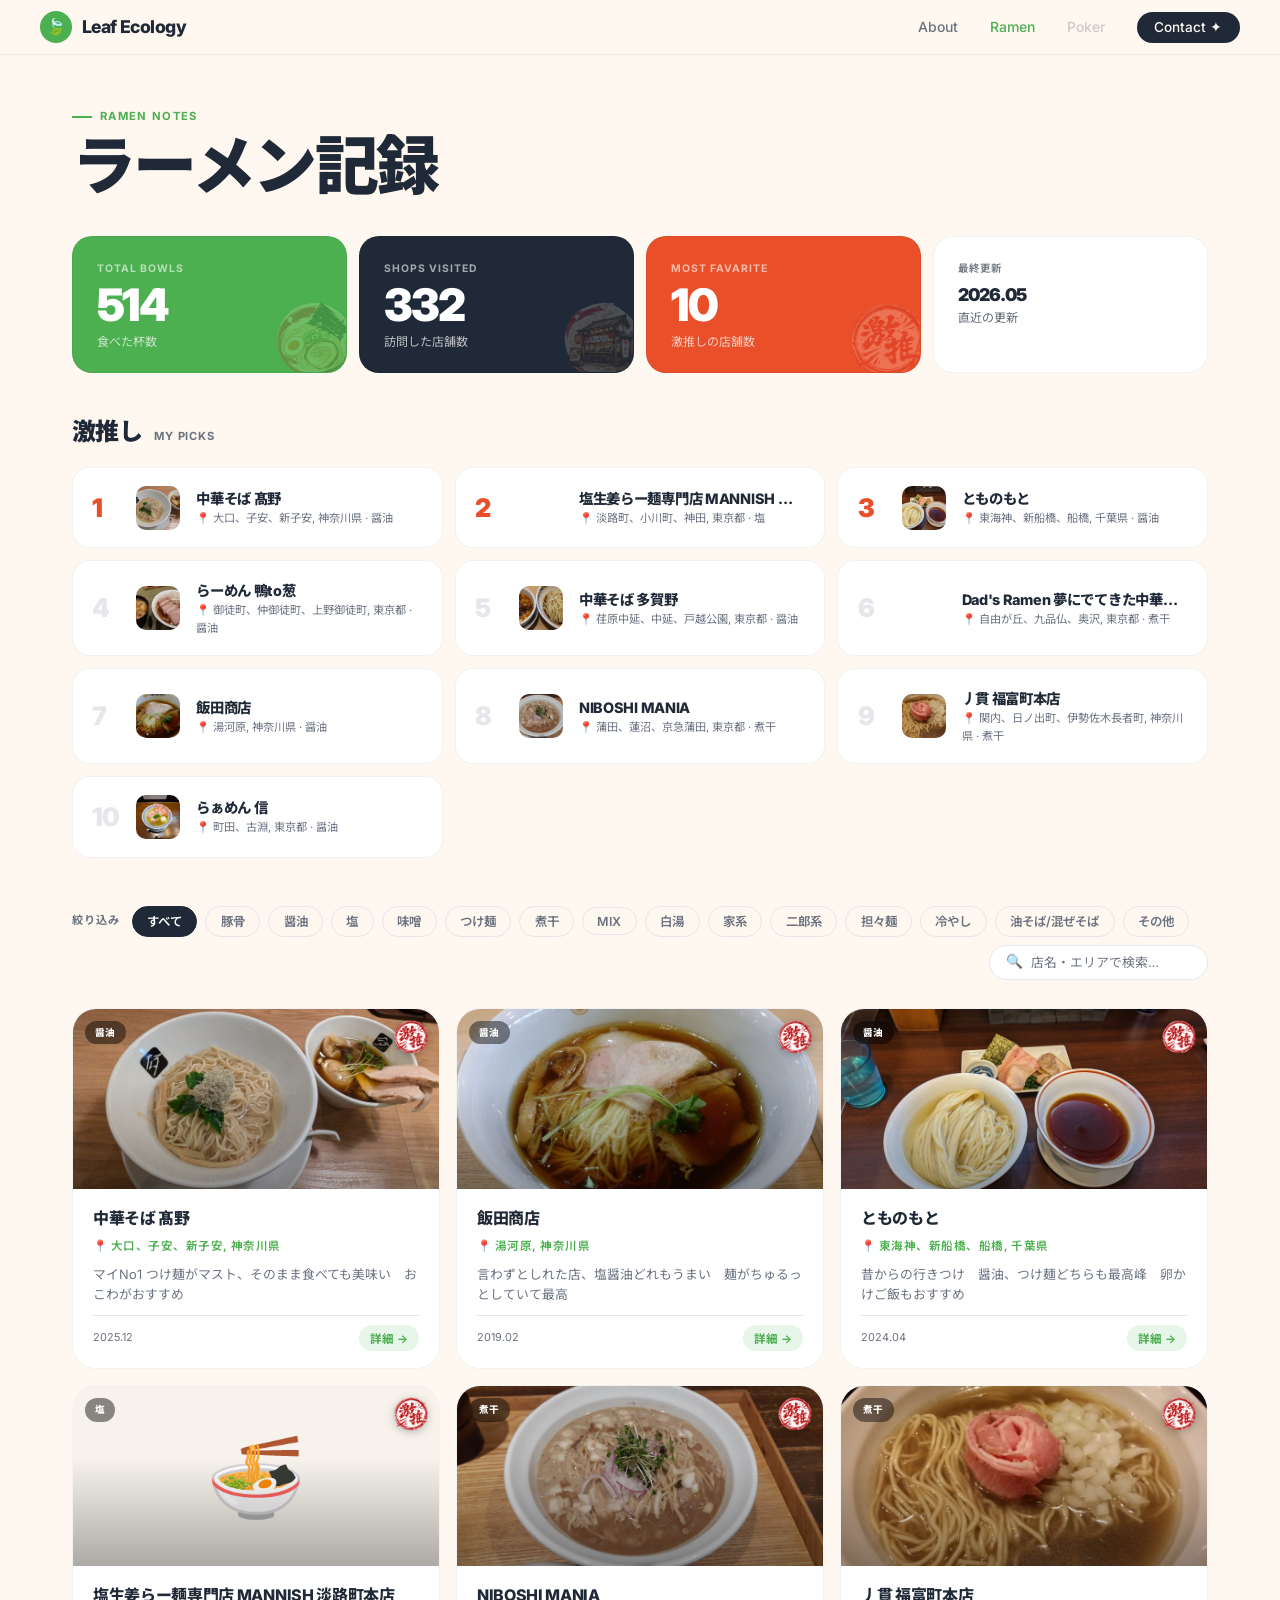
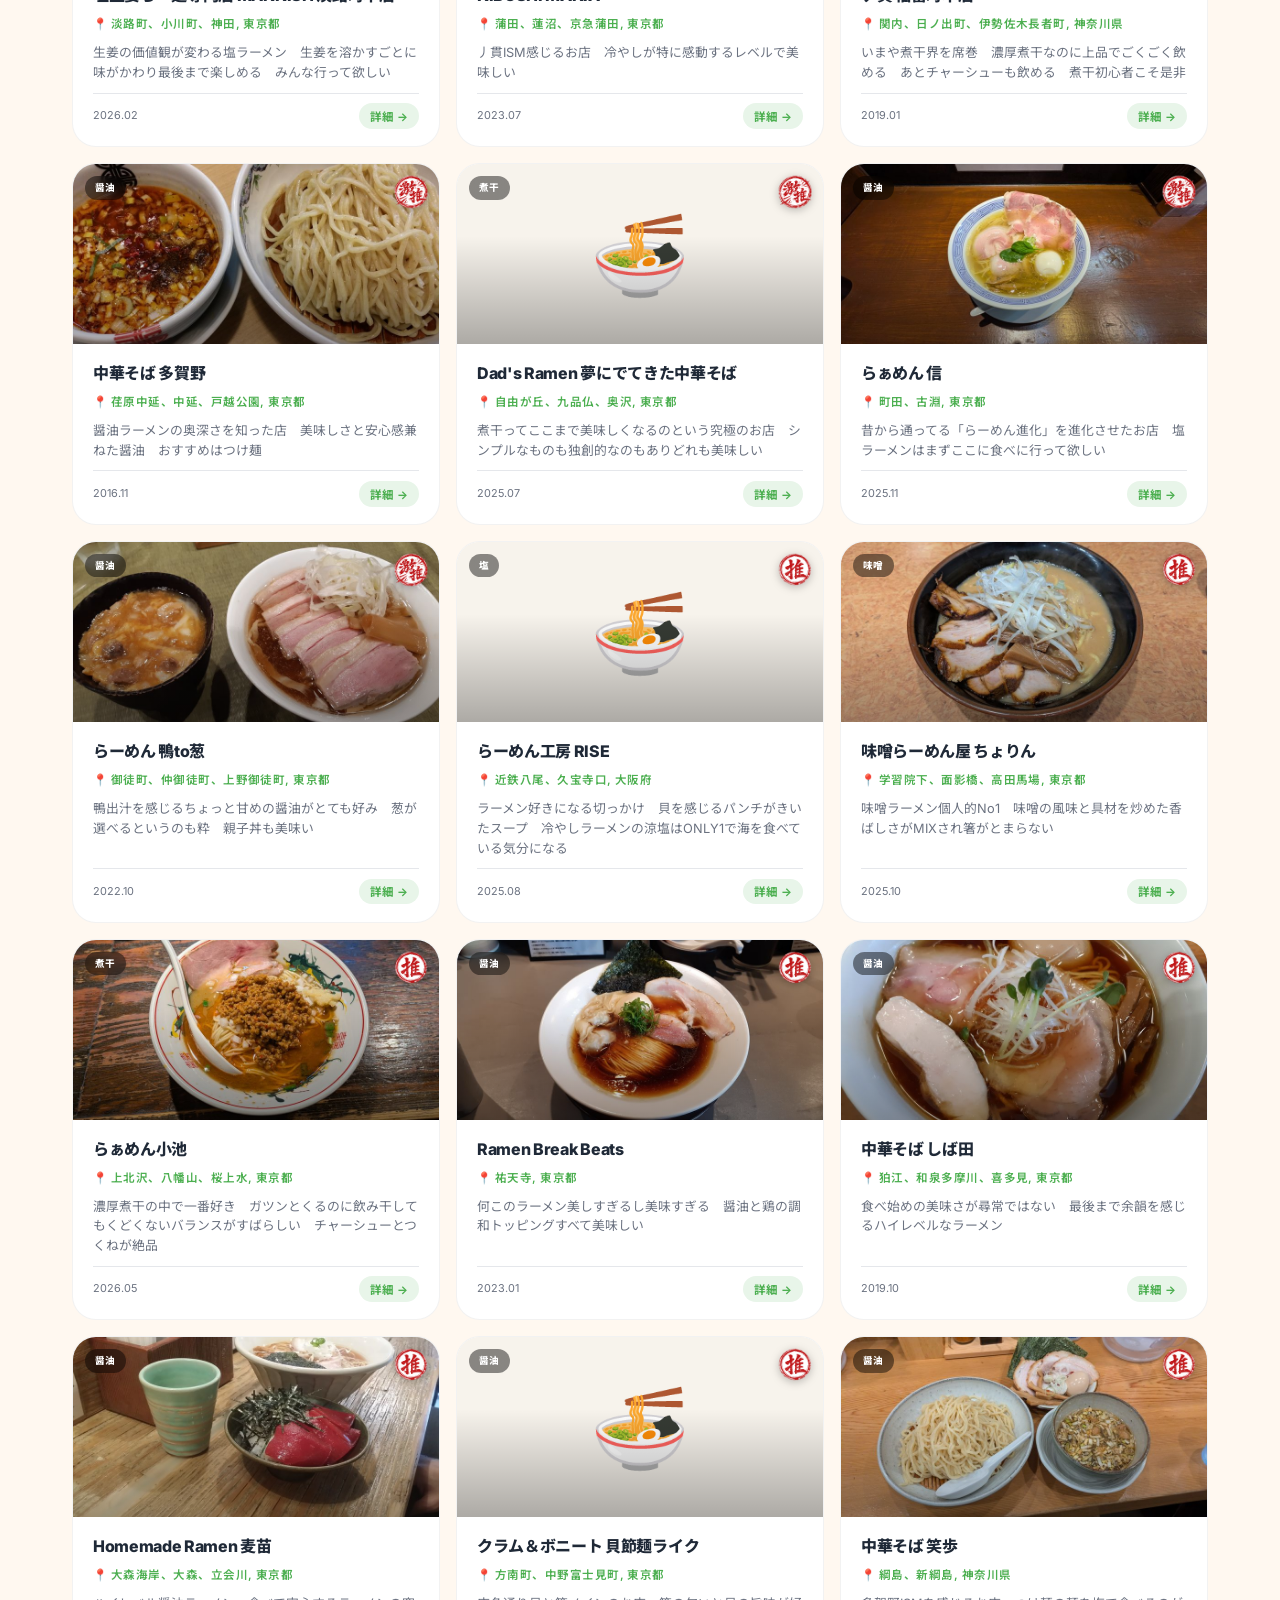
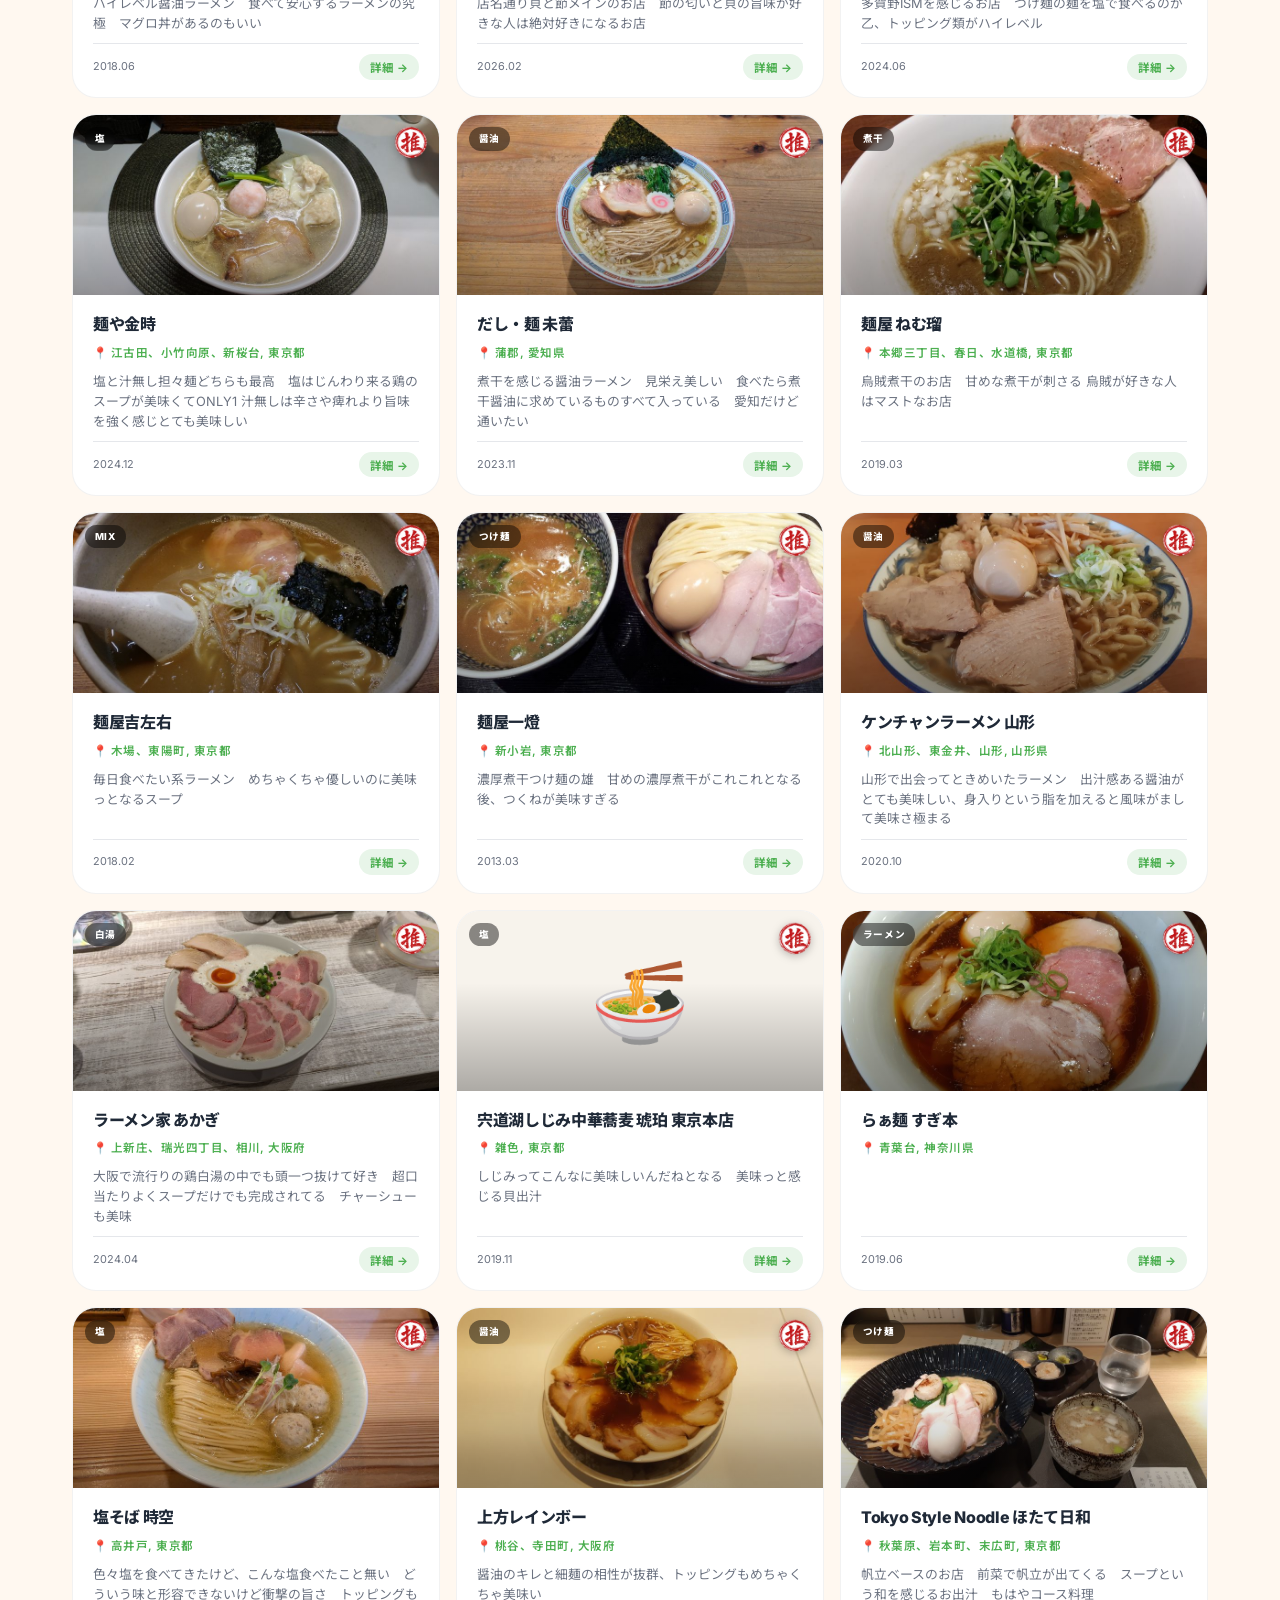
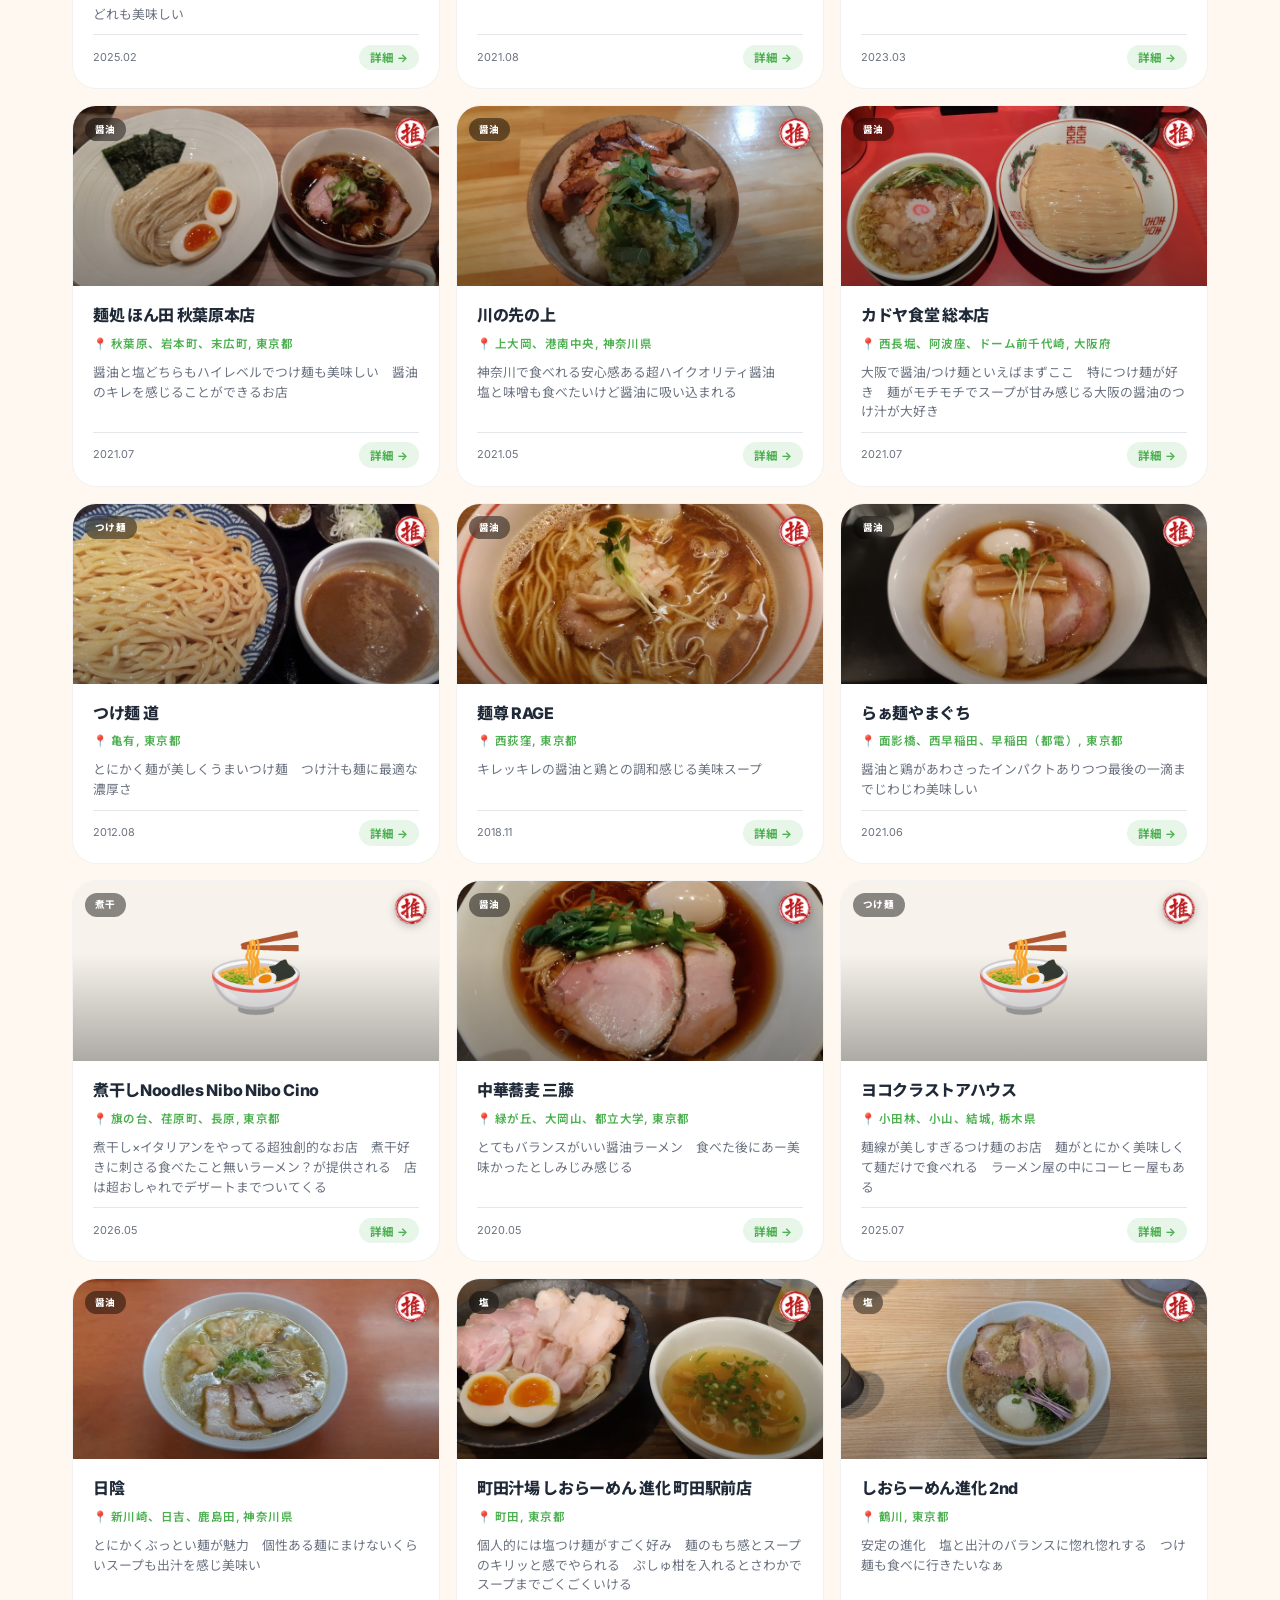
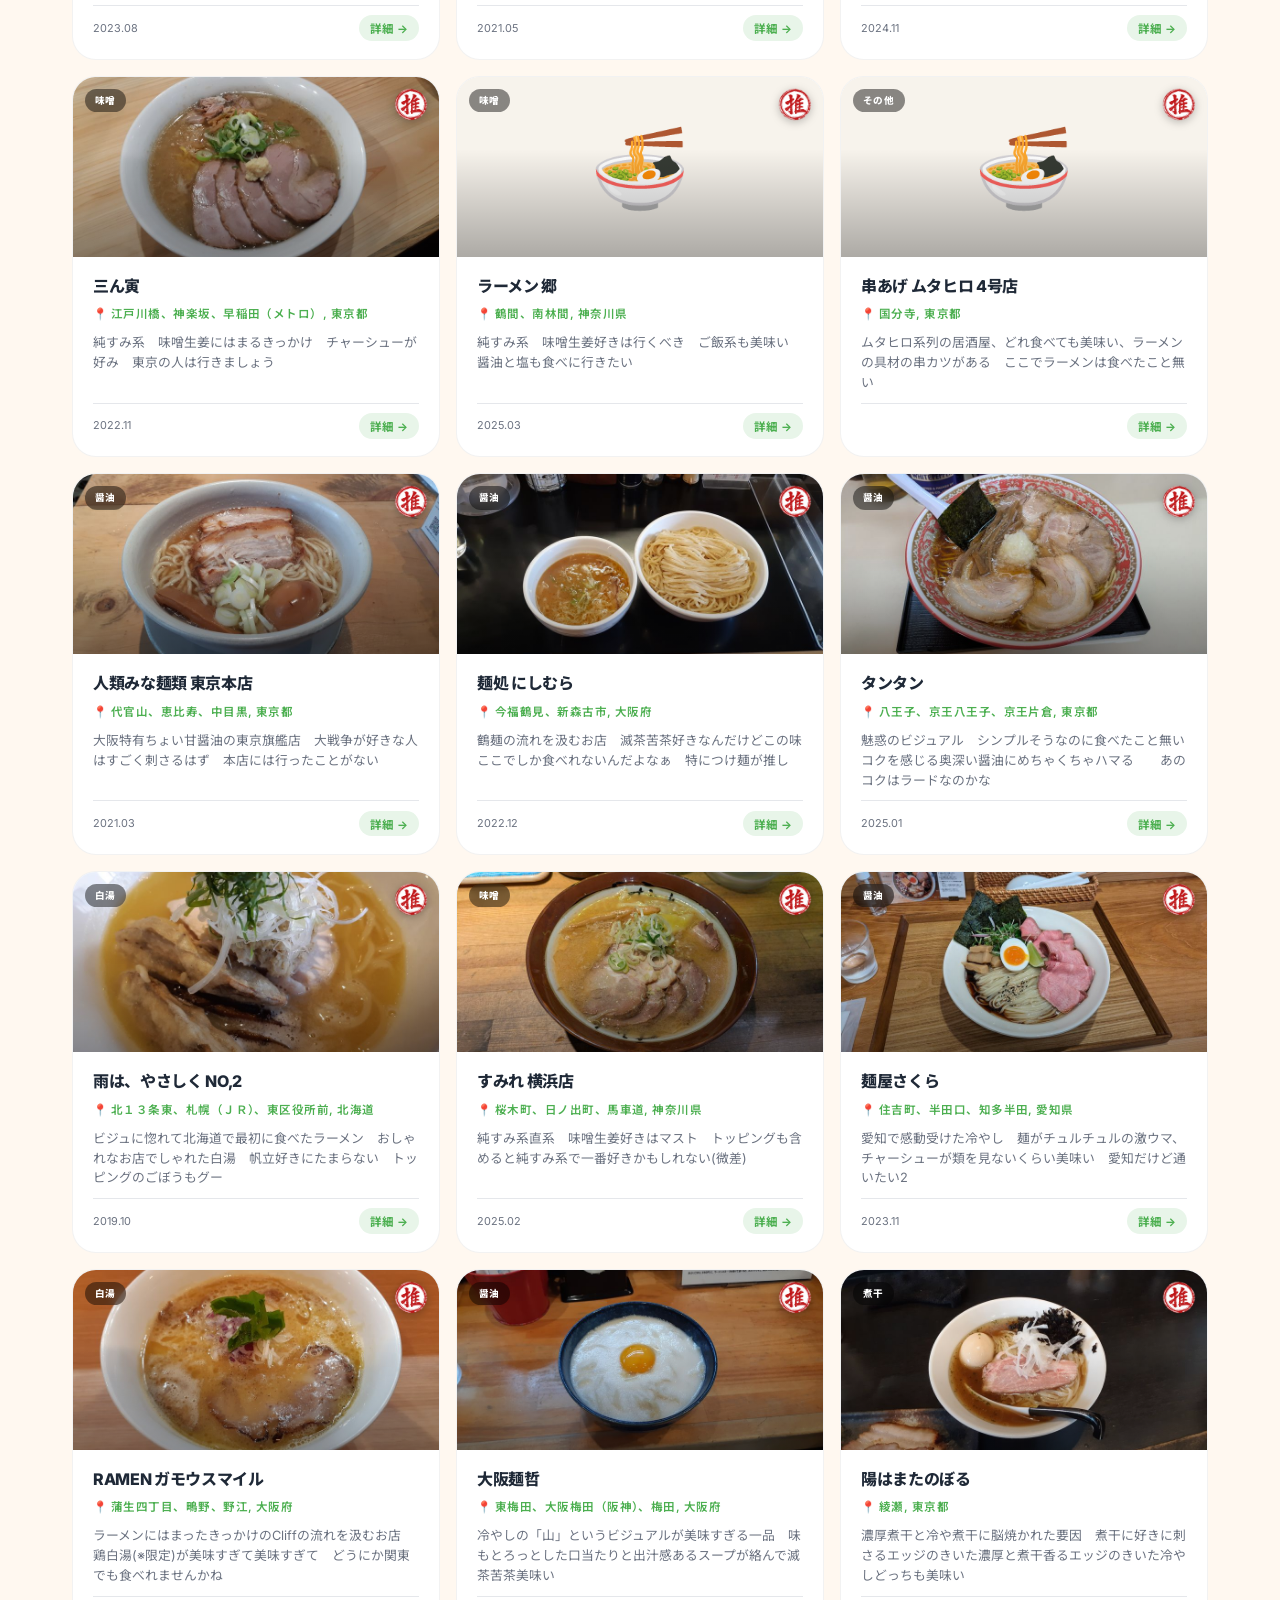
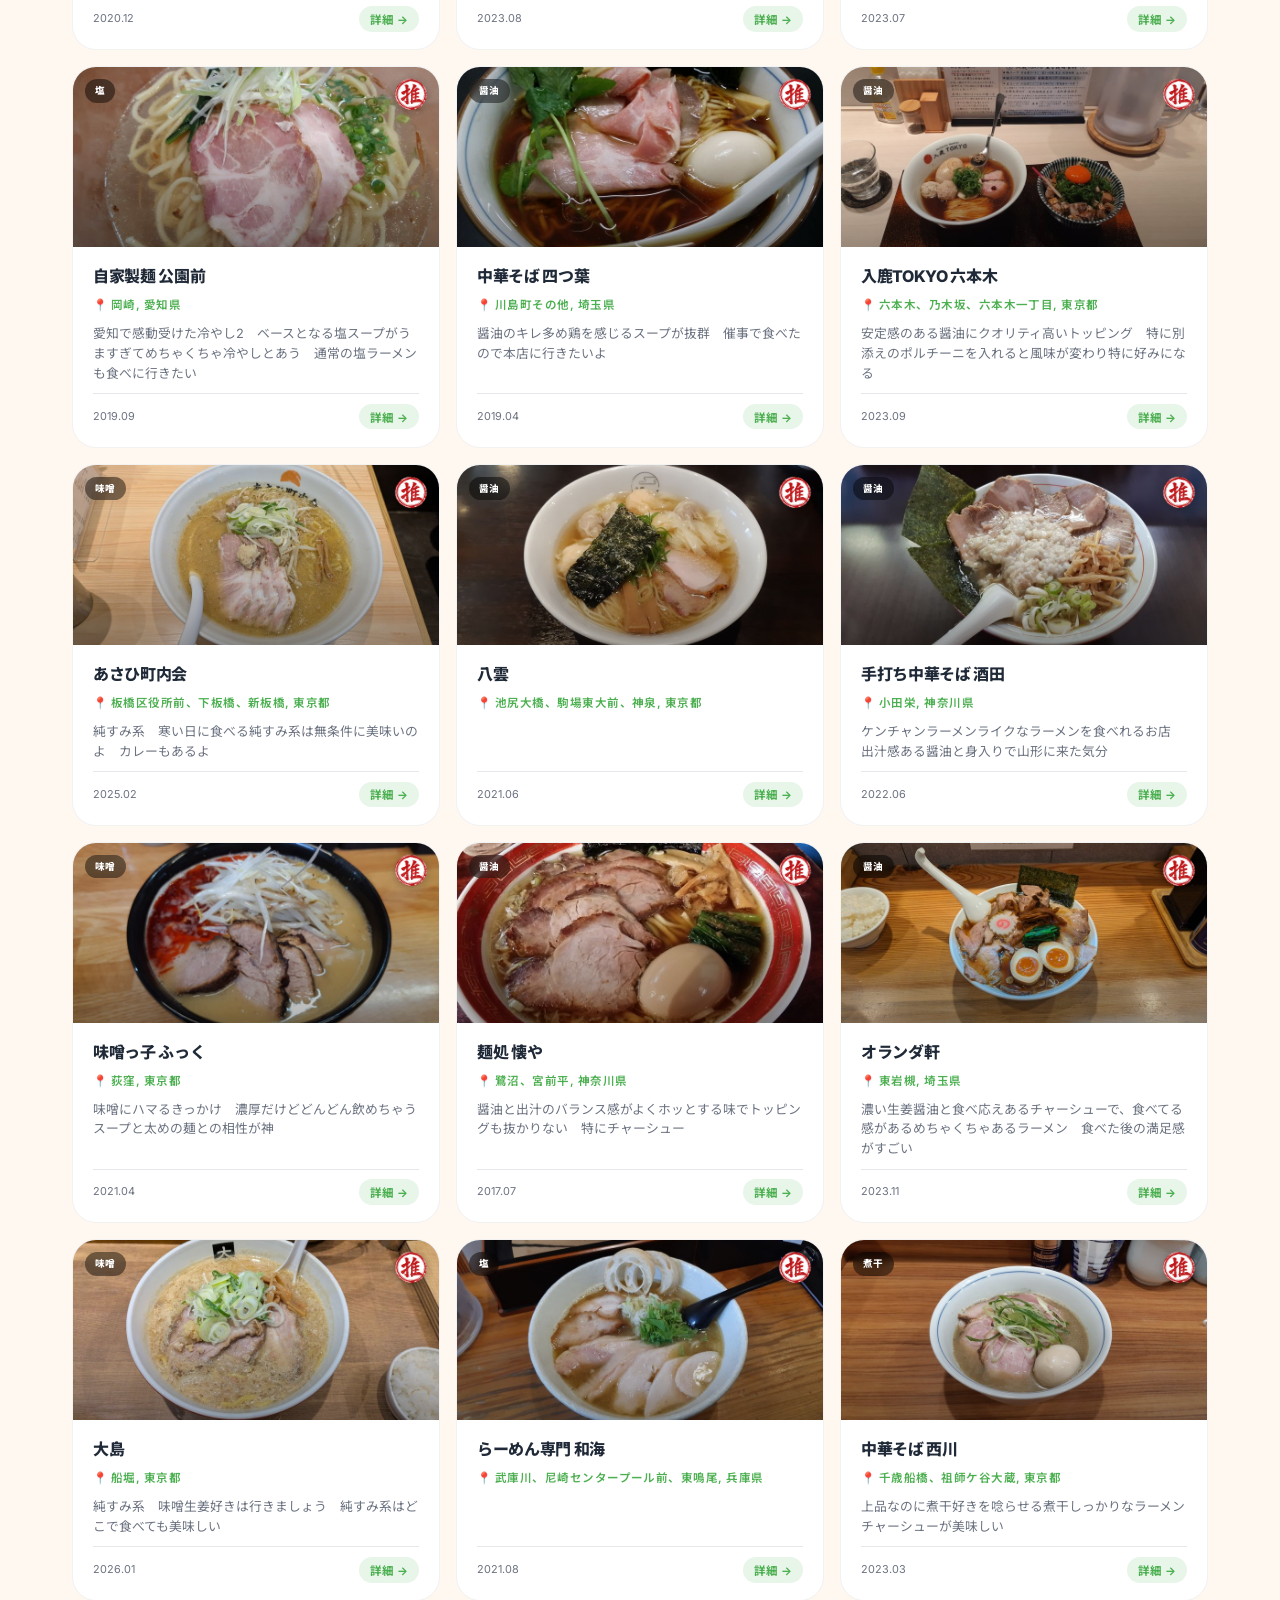
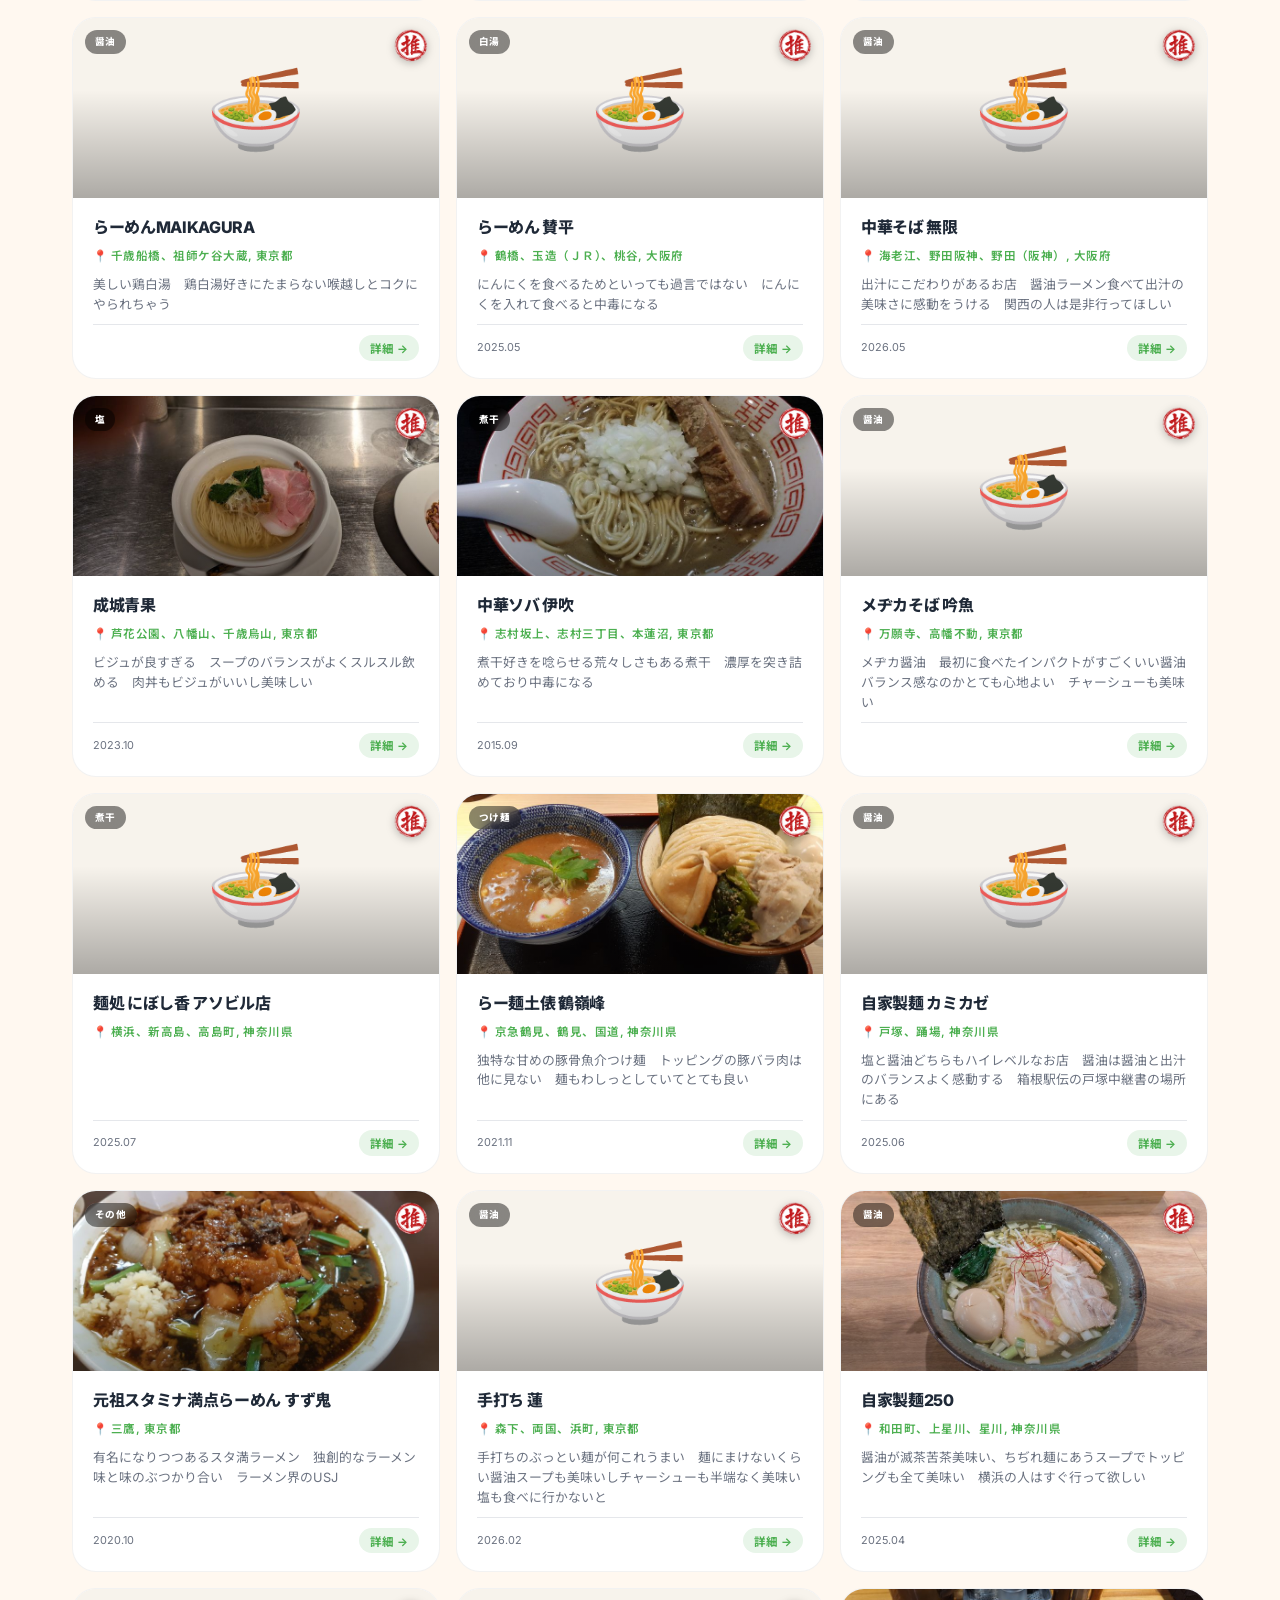
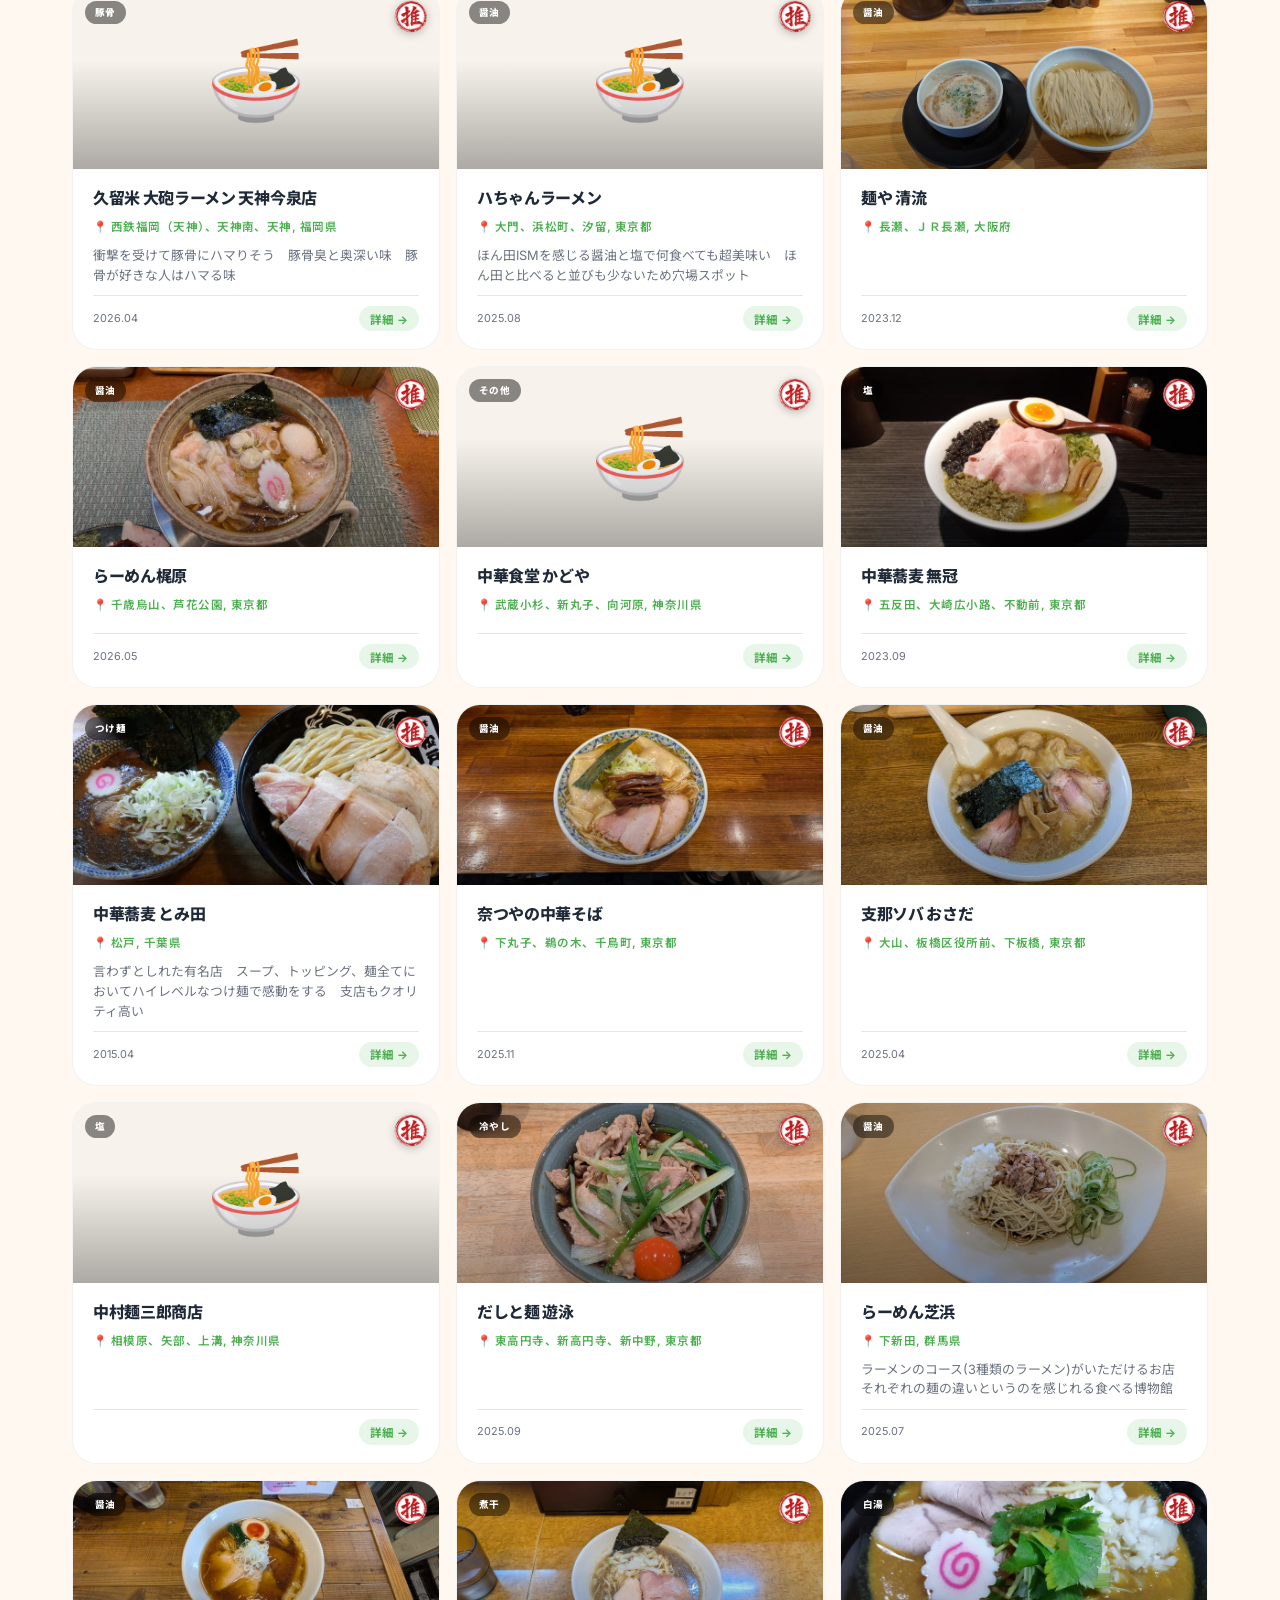
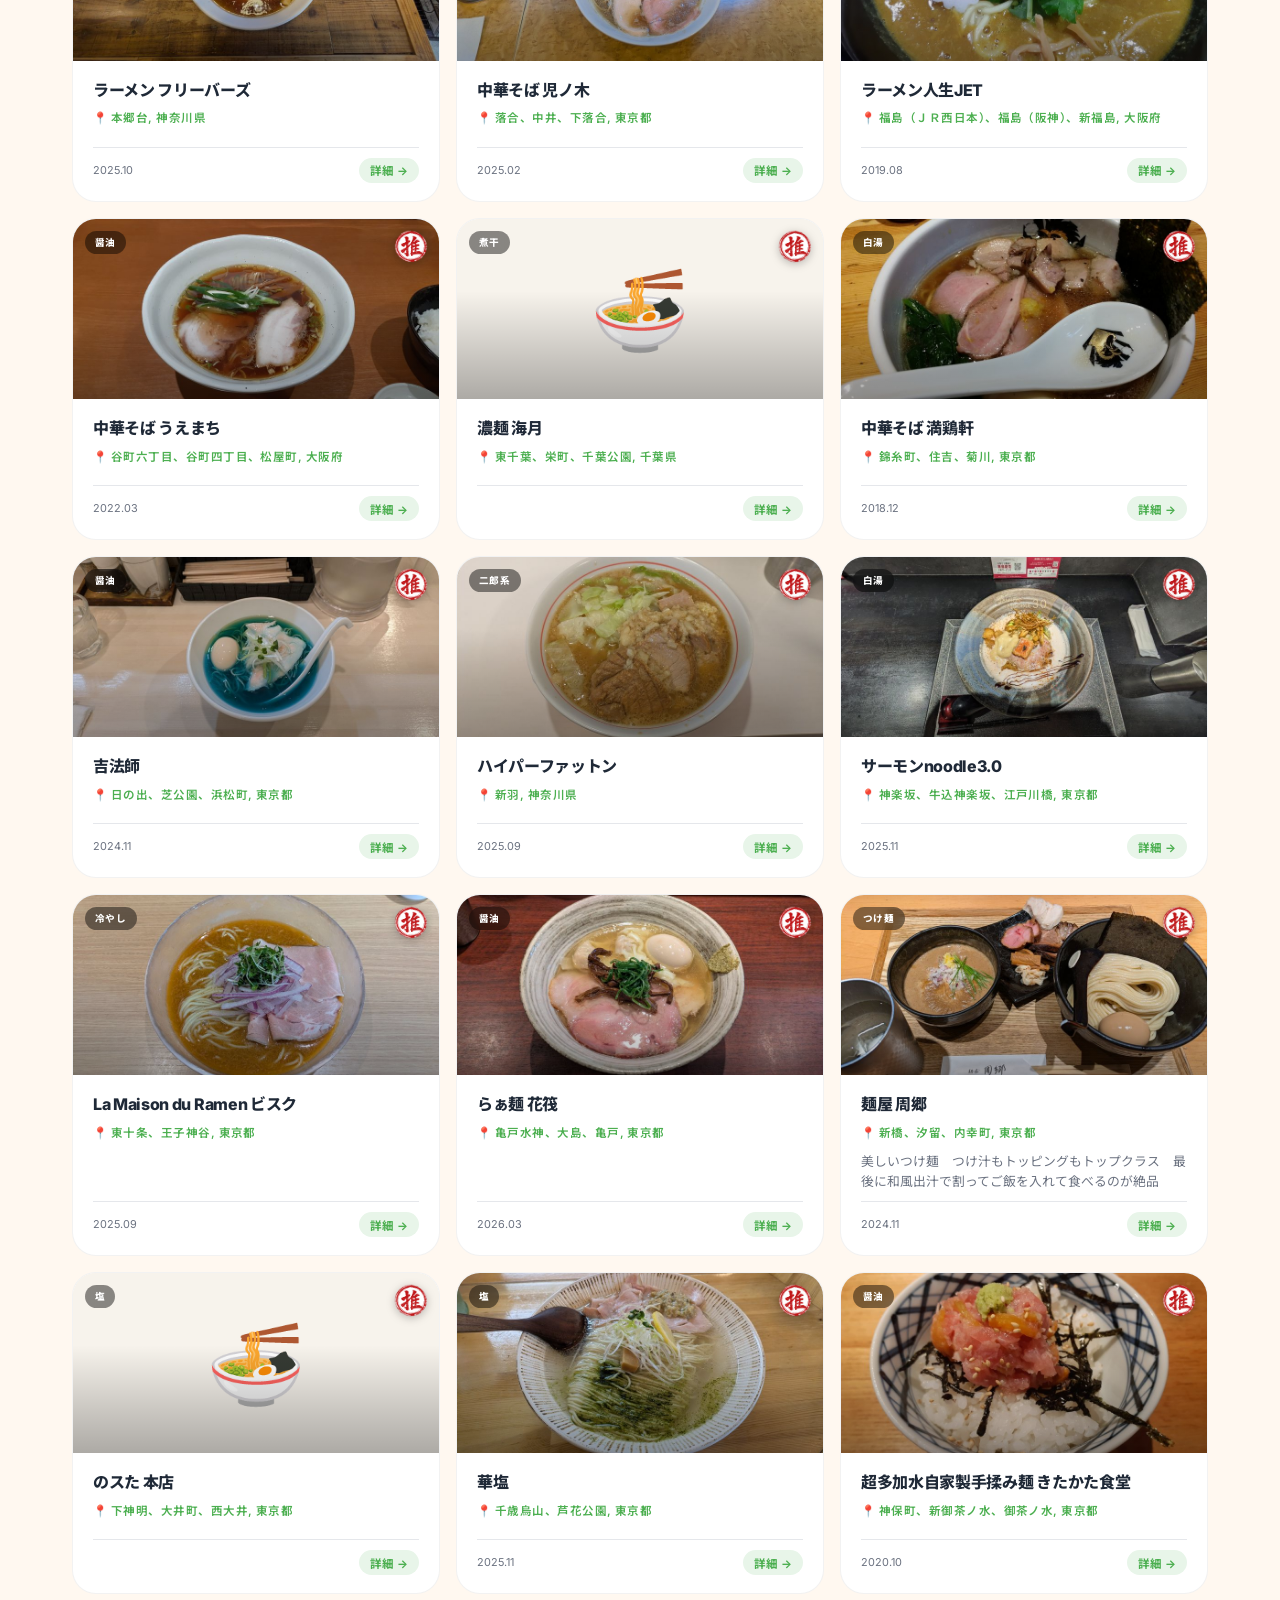
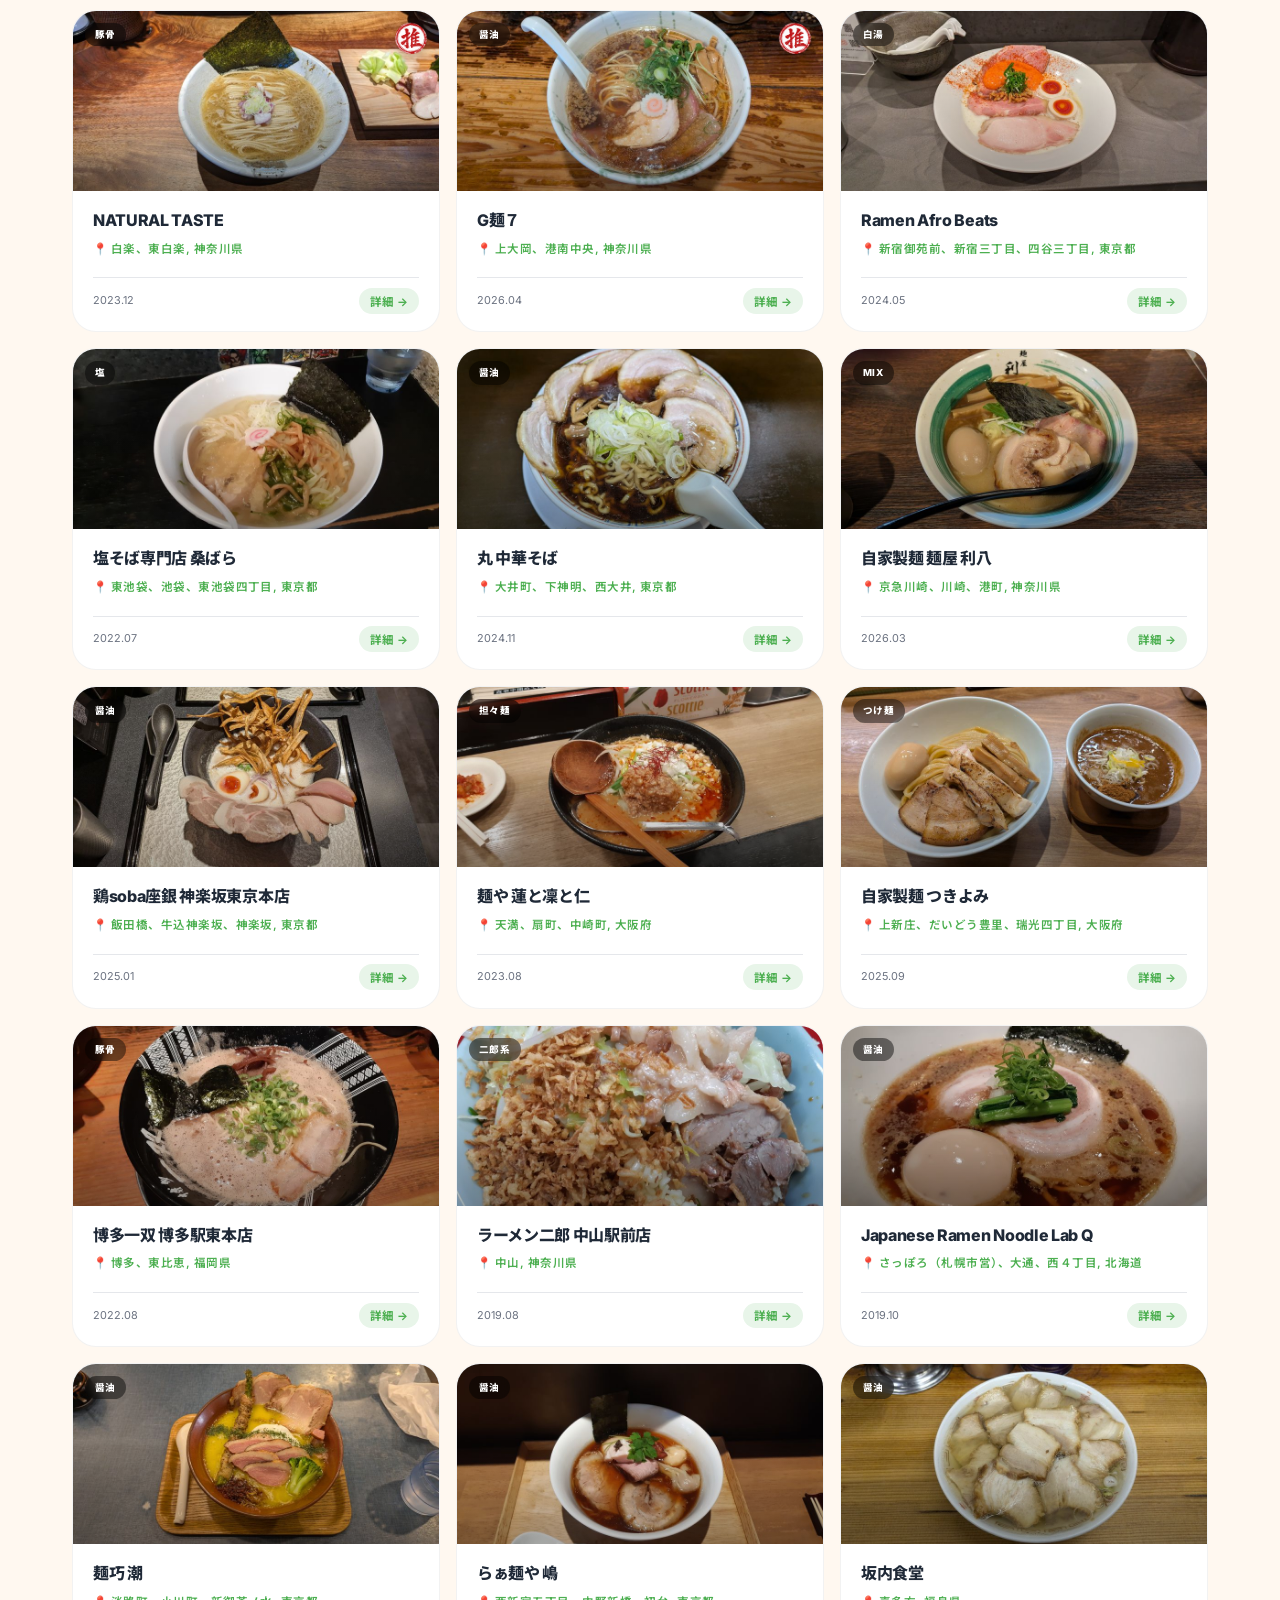
==== commit 3af24bc9: "ogp update" ====
--- a/ramen.html
+++ b/ramen.html
@@ -19,7 +19,7 @@
   <meta name="twitter:card"        content="summary_large_image">
   <meta name="twitter:title"       content="ラーメン記録 — Leaf Ecology">
   <meta name="twitter:description" content="">
-  <meta name="twitter:image"       content="https://leaf-ecology.com/assets/images/ogp_ramen.png">
+  <meta name="twitter:image"       content="https://leaf-ecology.com/assets/images/ogp_ramen_x.png">
 
   <link rel="preconnect" href="https://fonts.googleapis.com">
   <link rel="preconnect" href="https://fonts.gstatic.com" crossorigin>
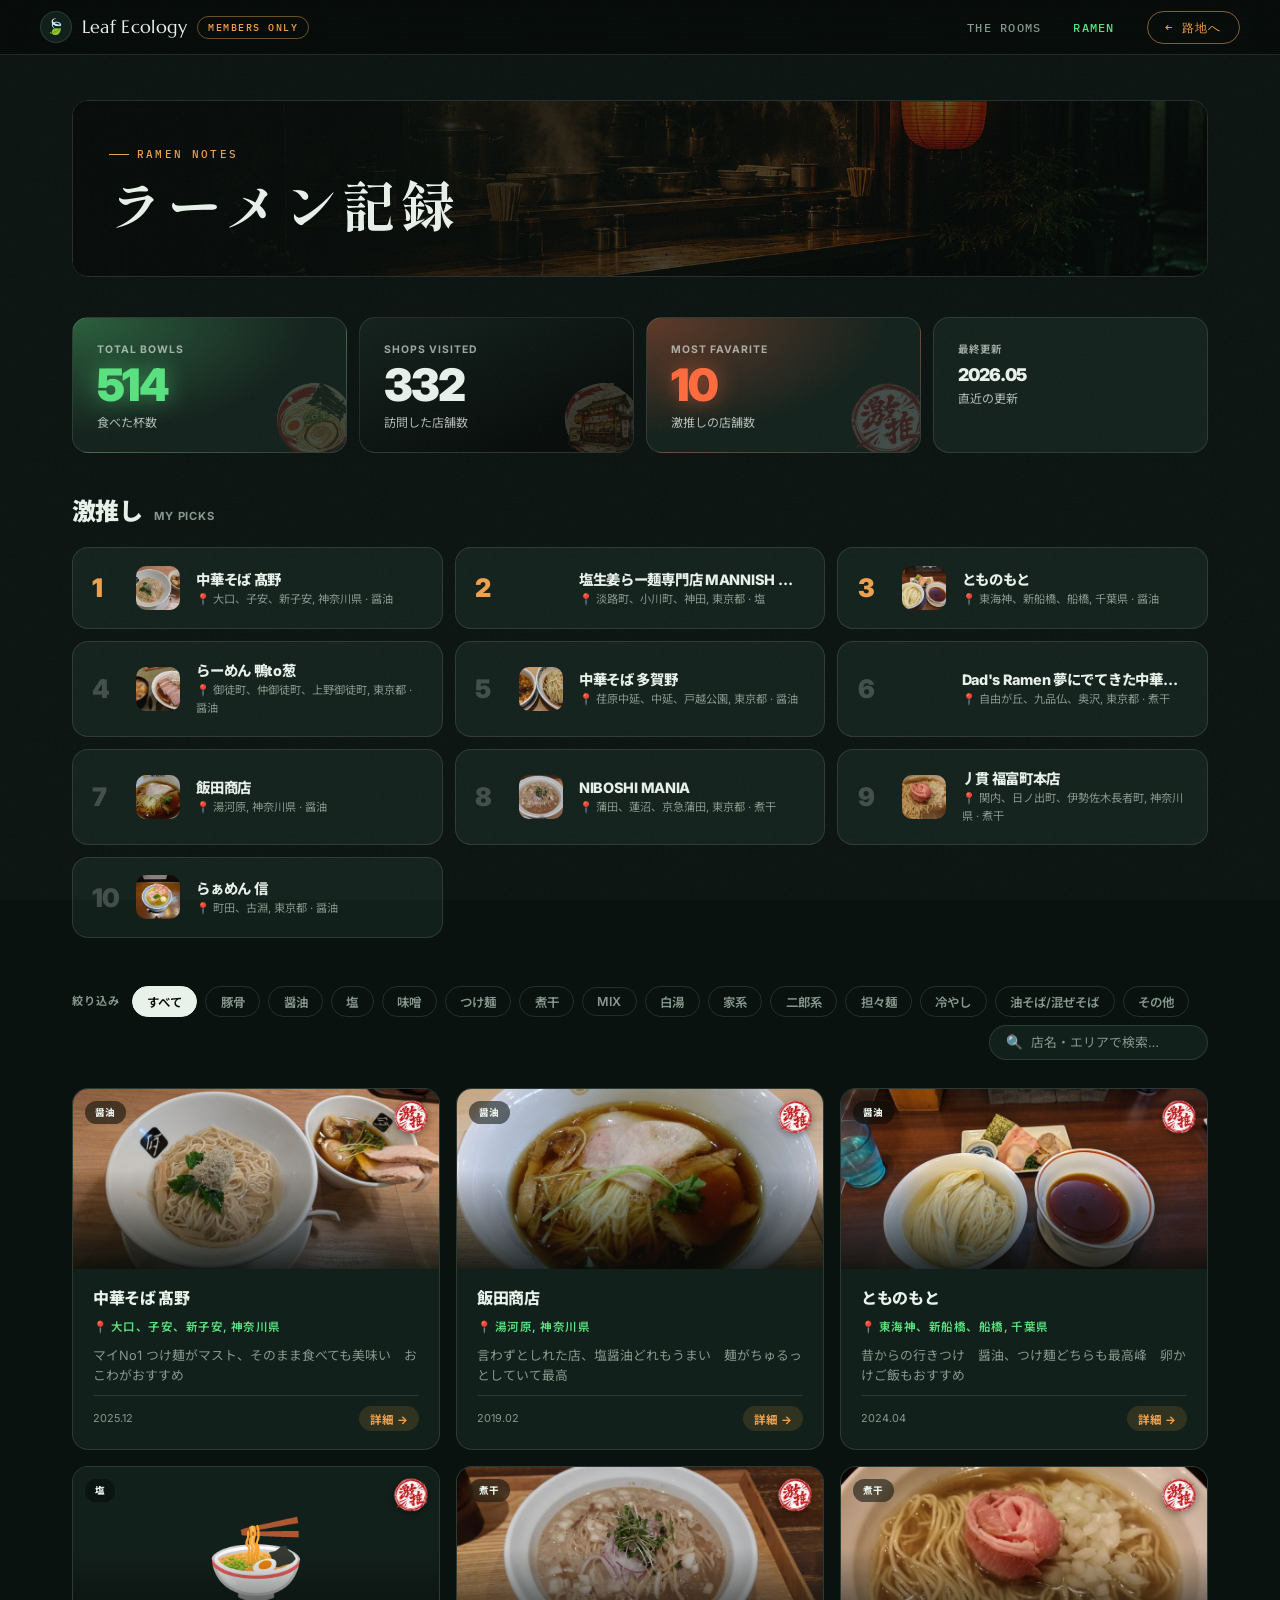
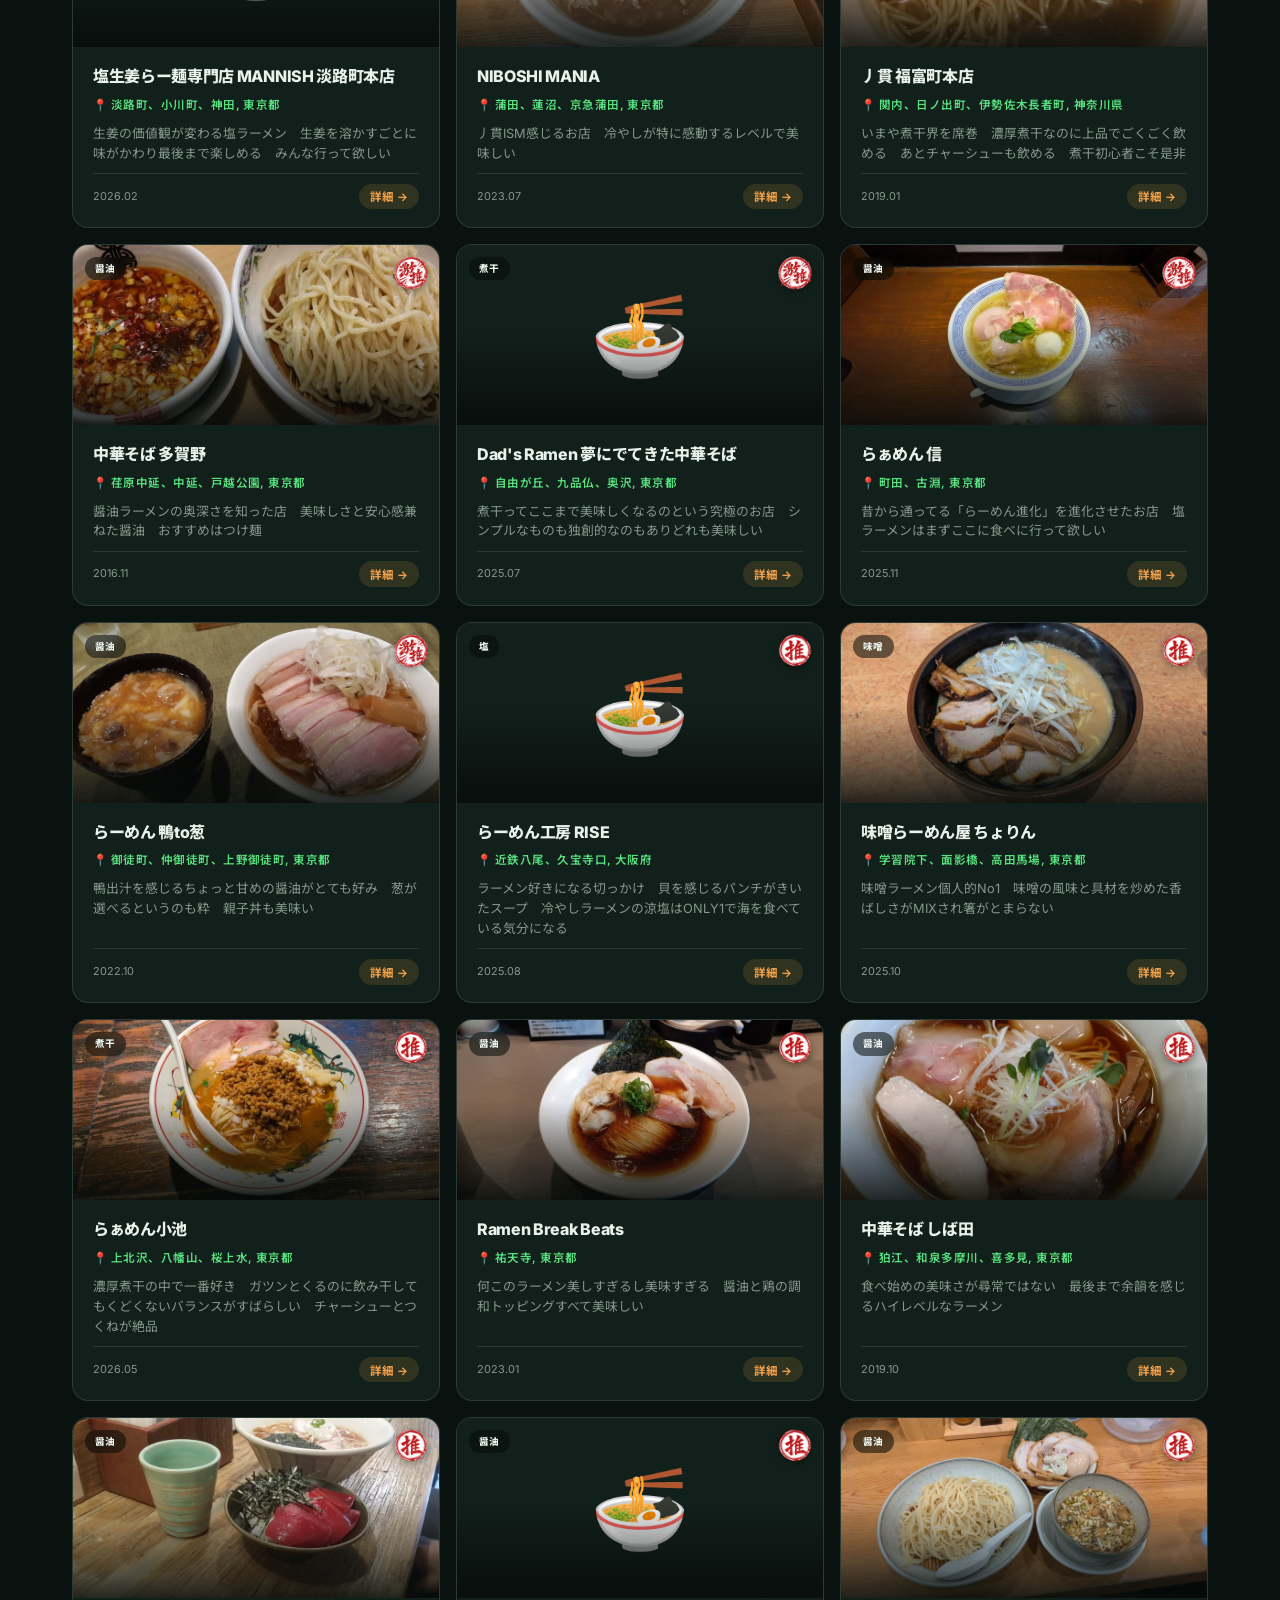
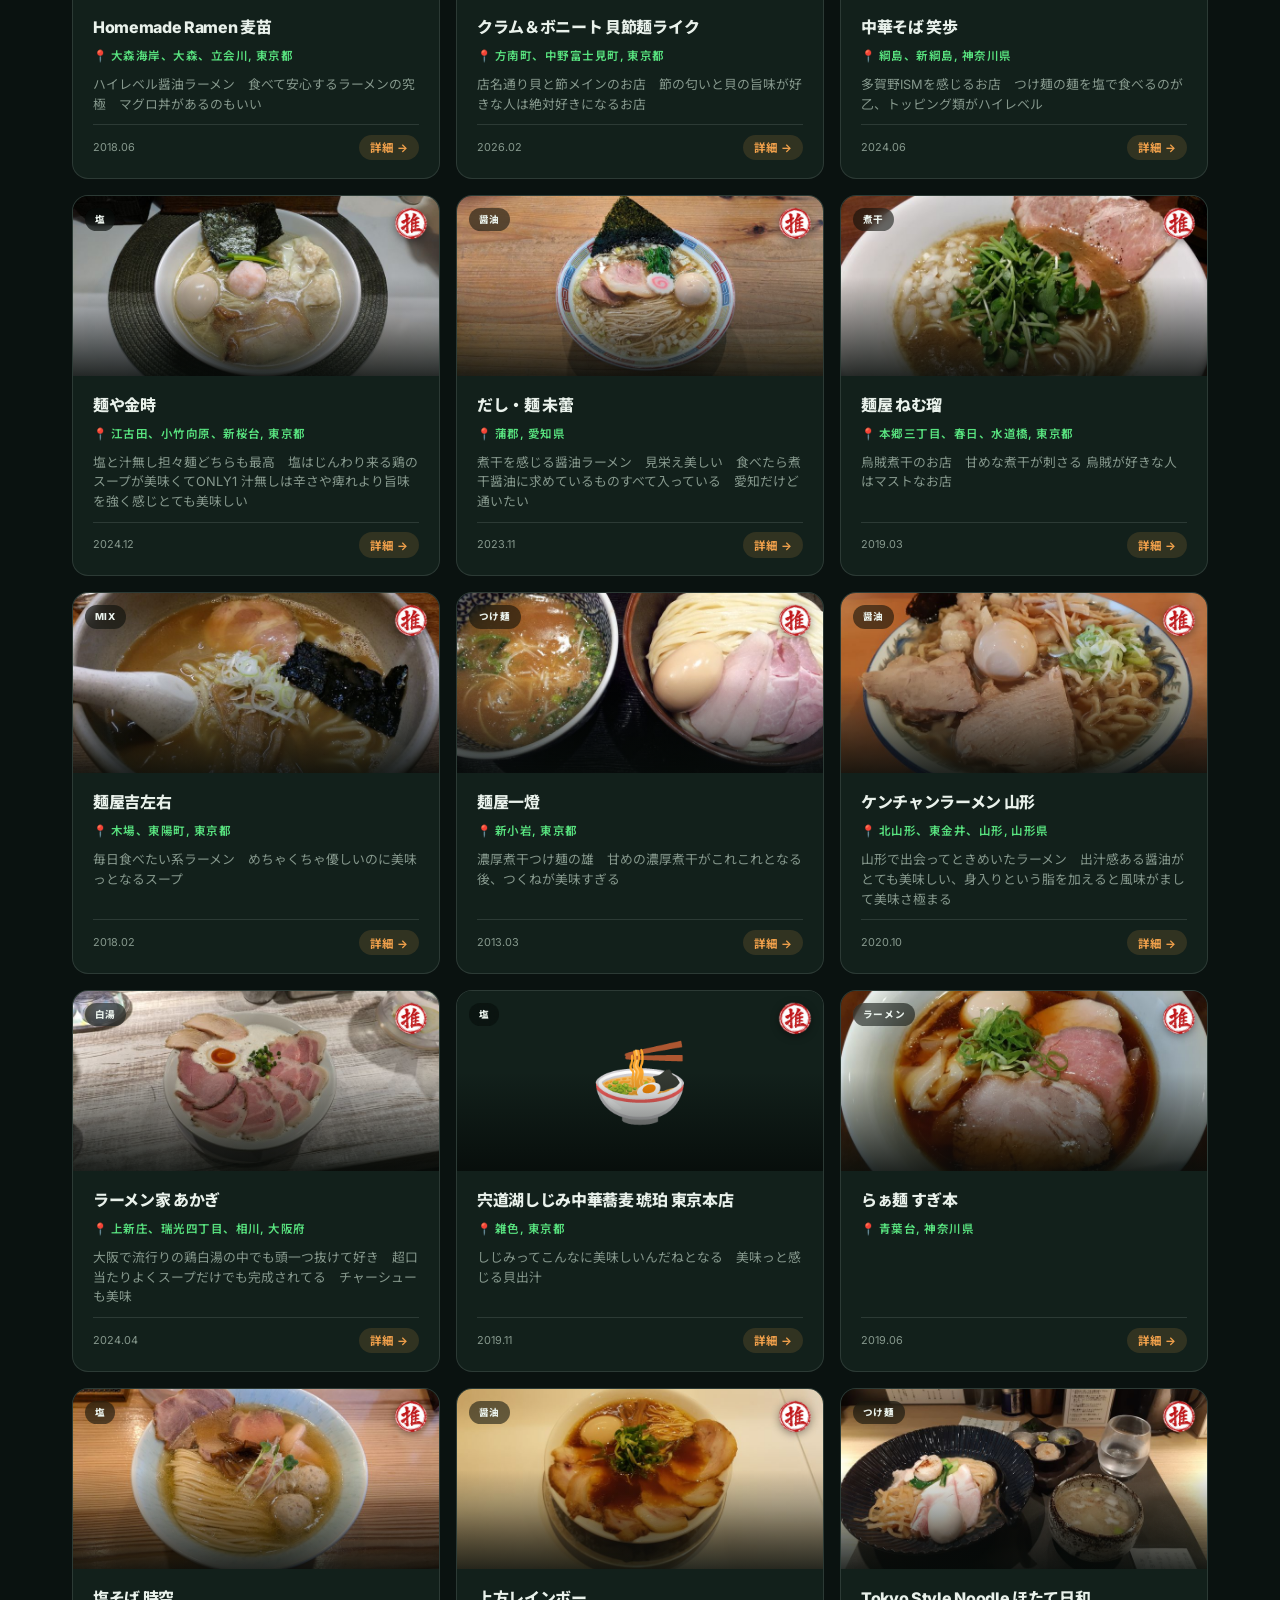
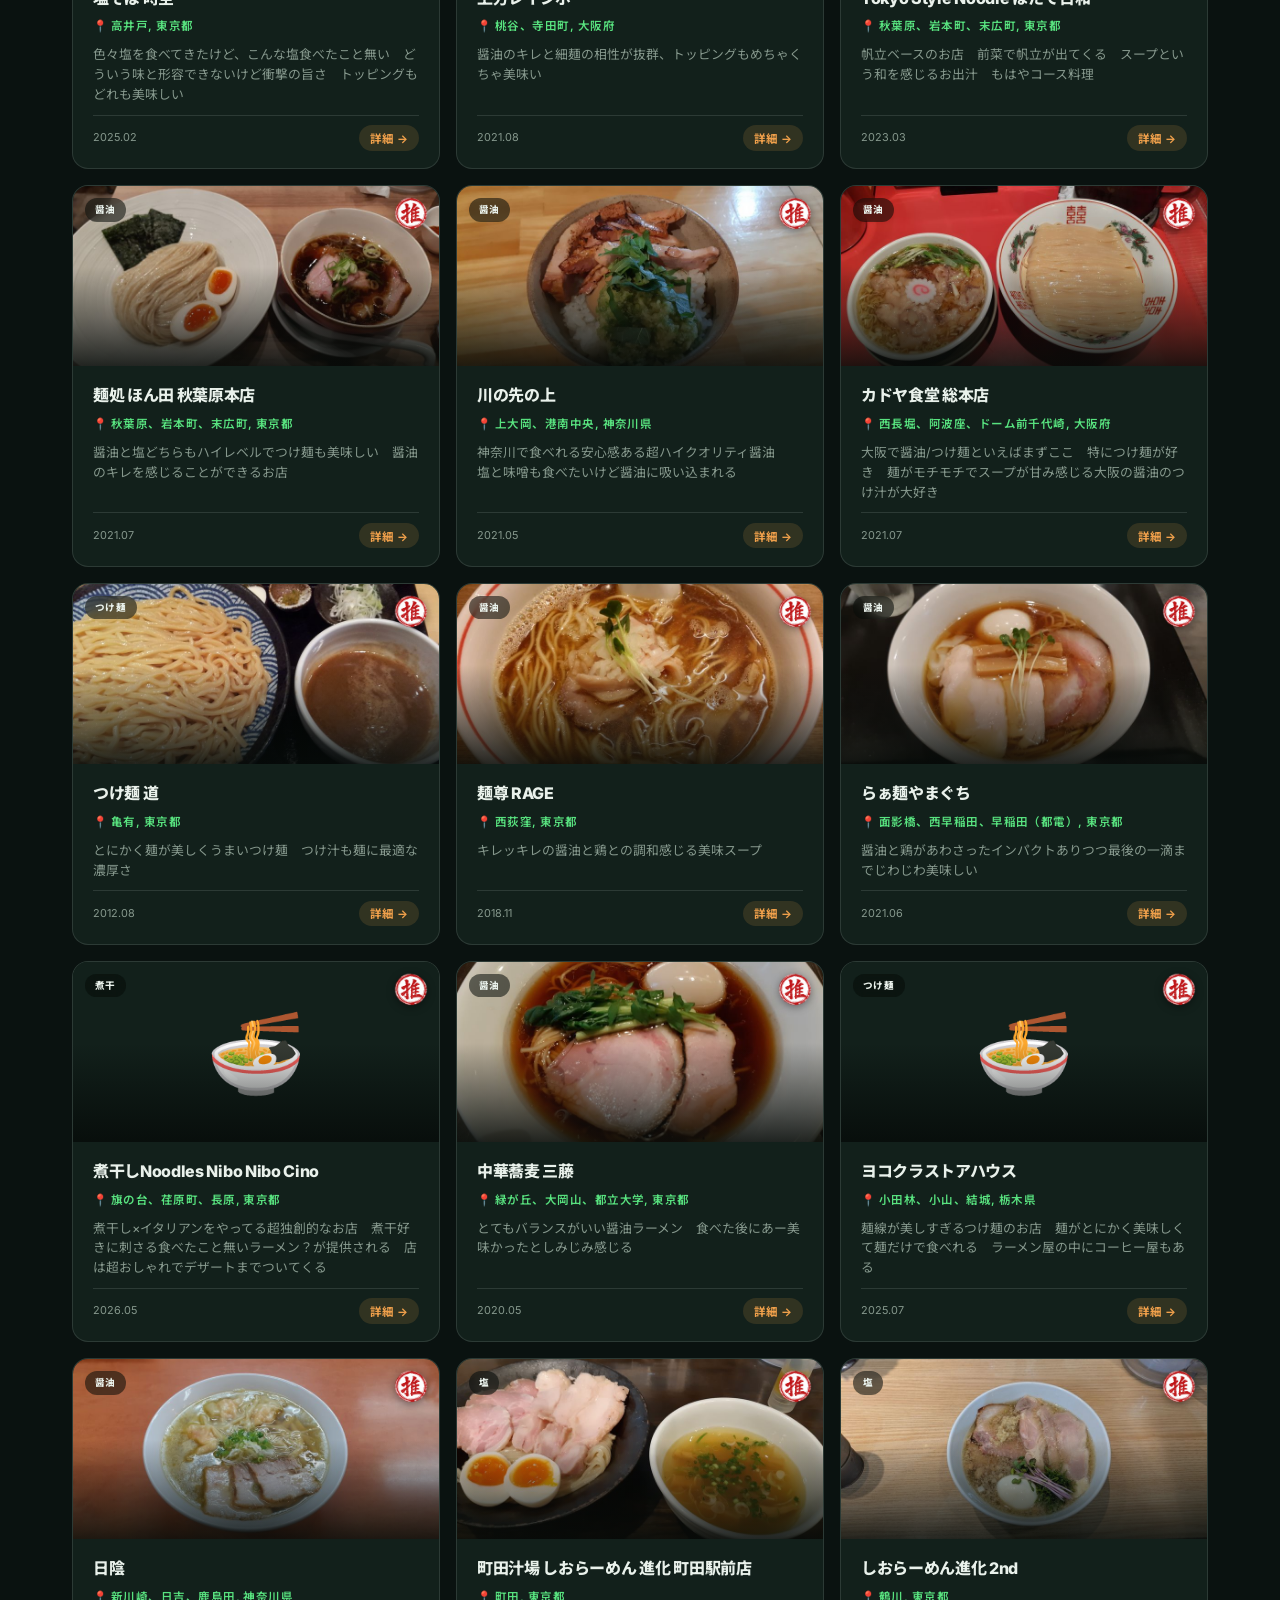
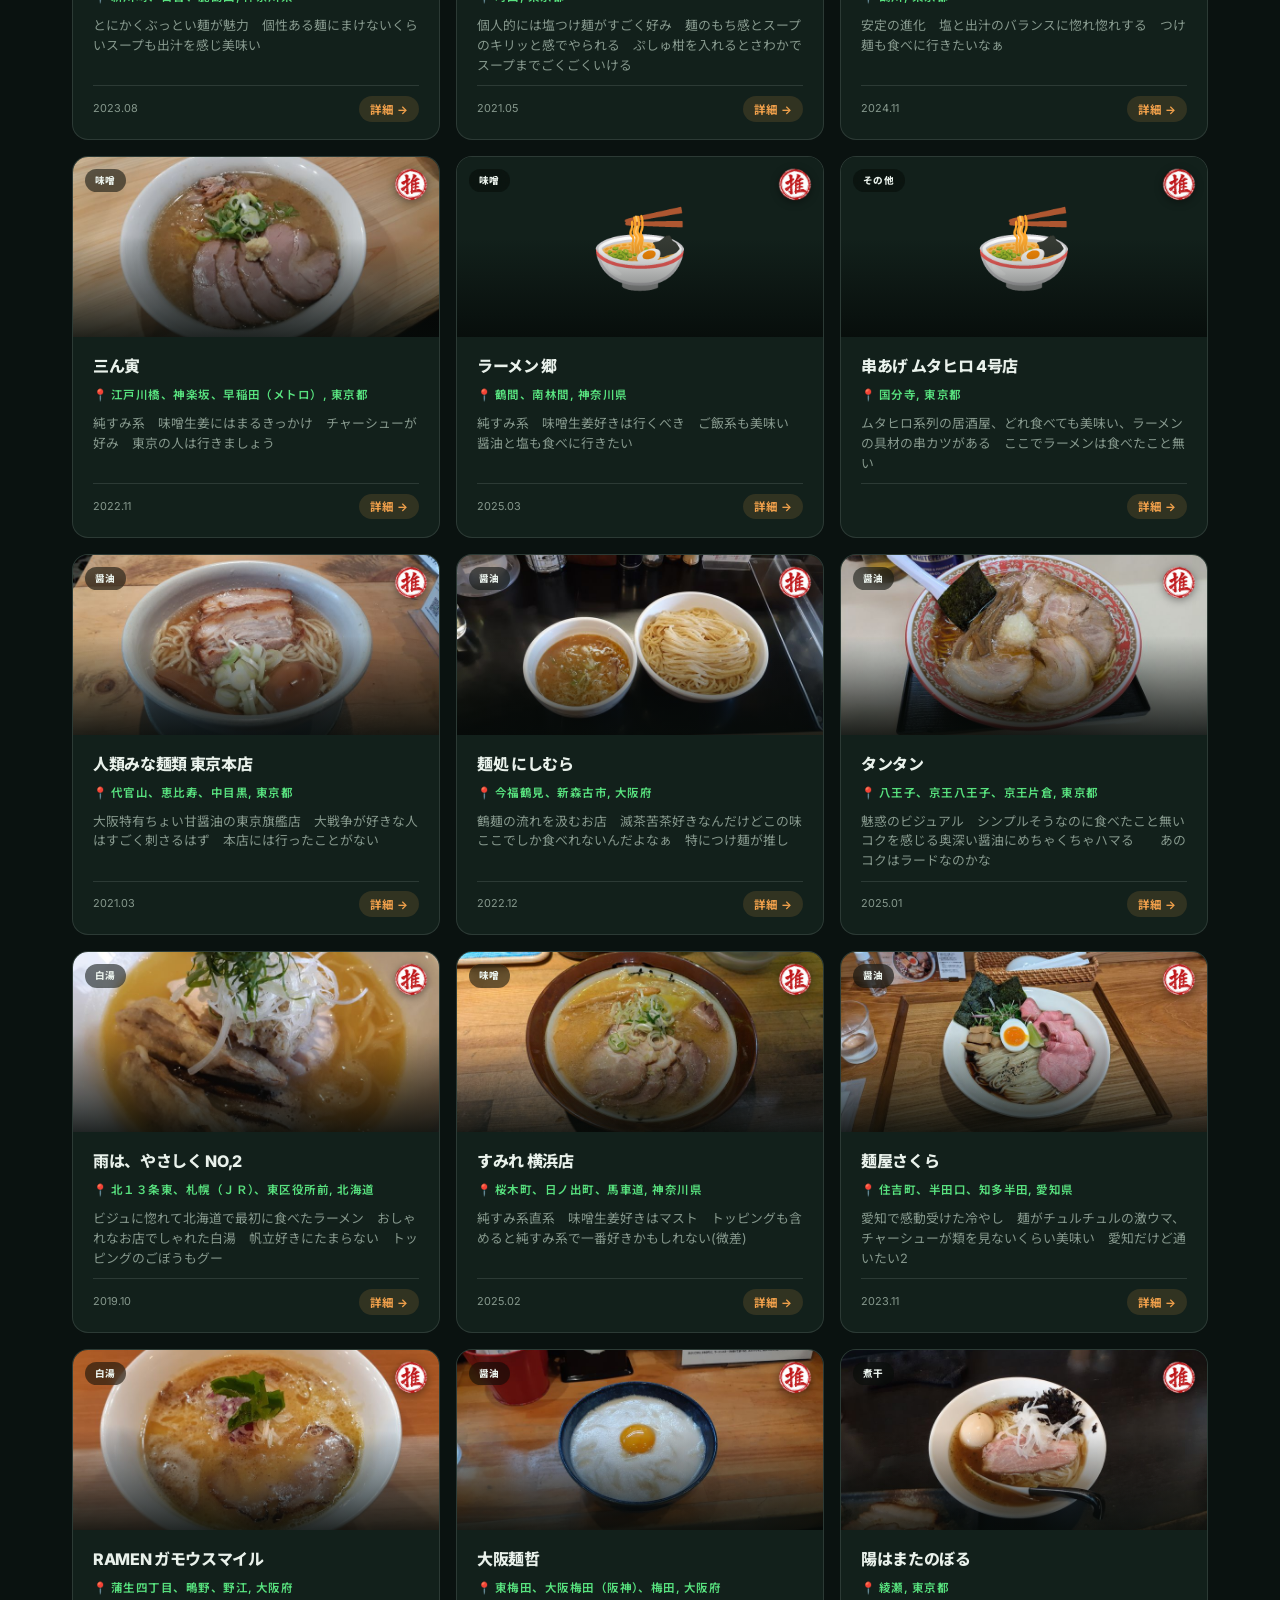
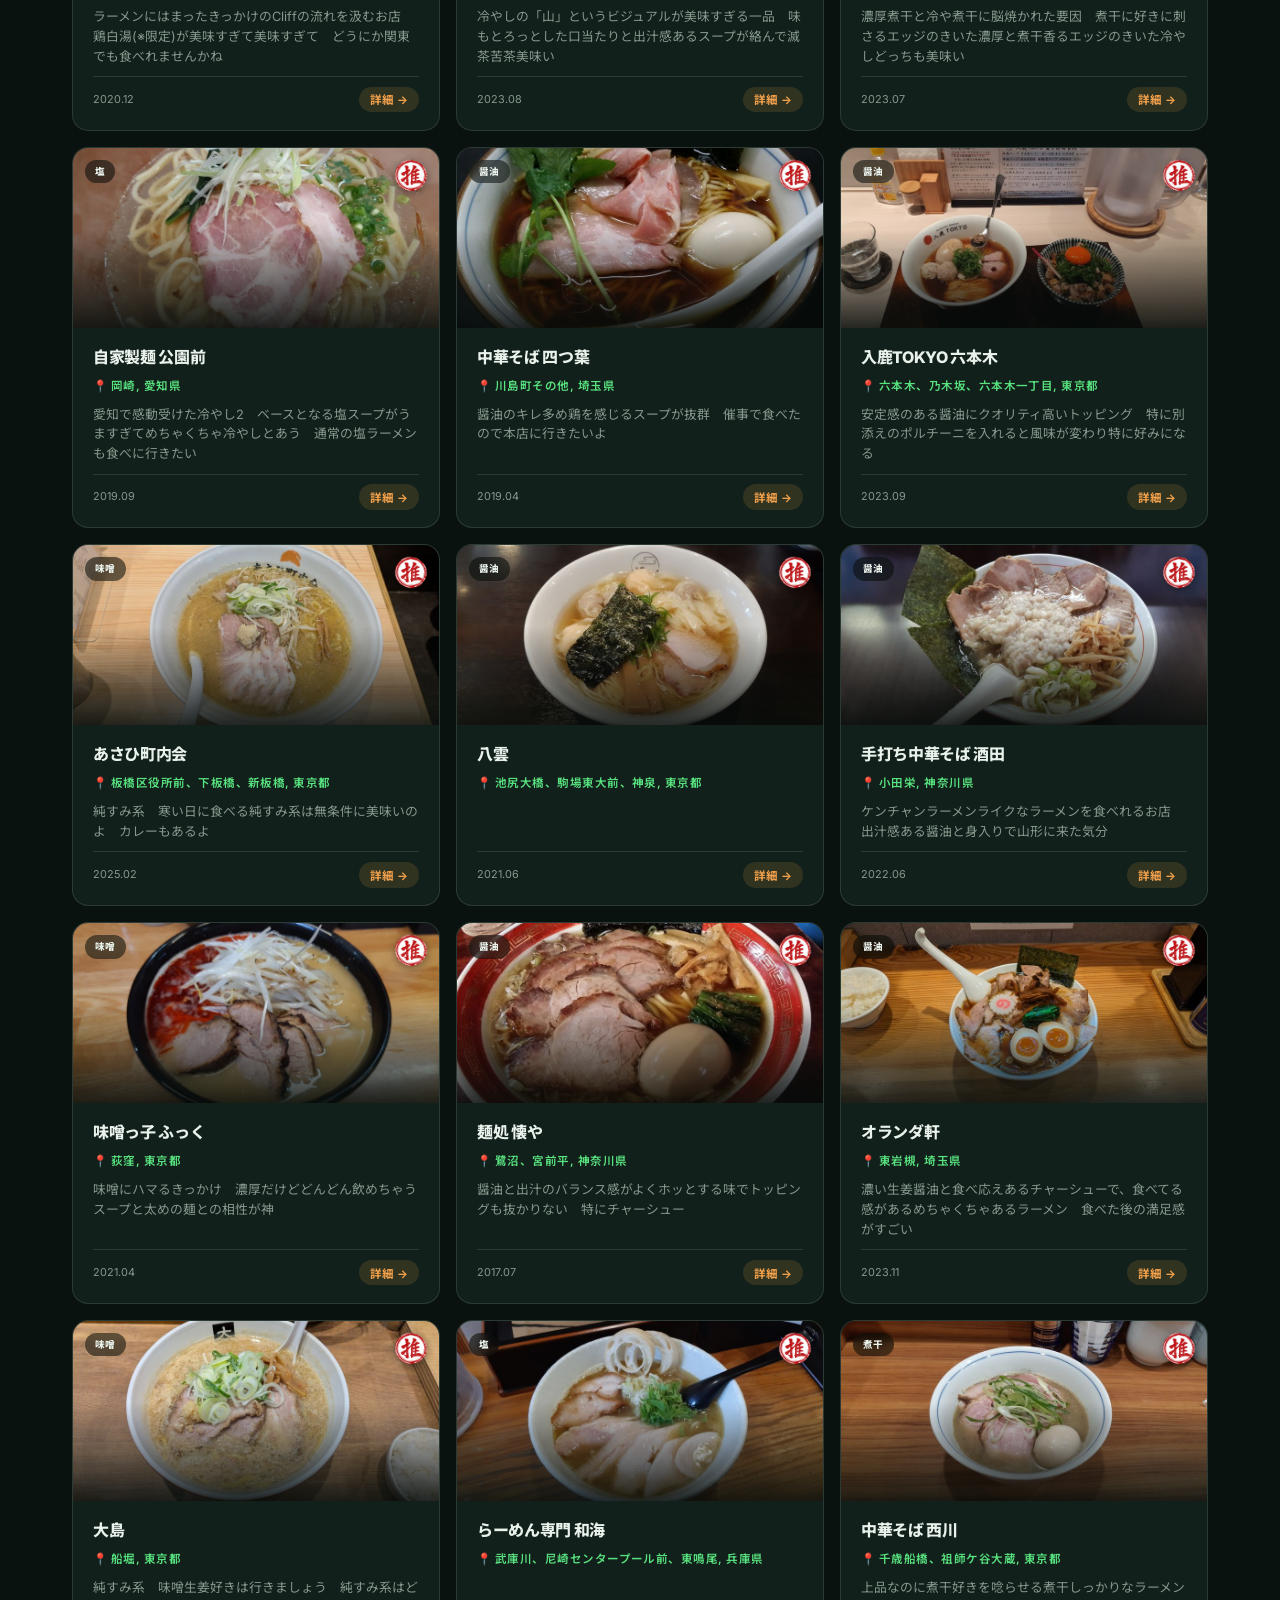
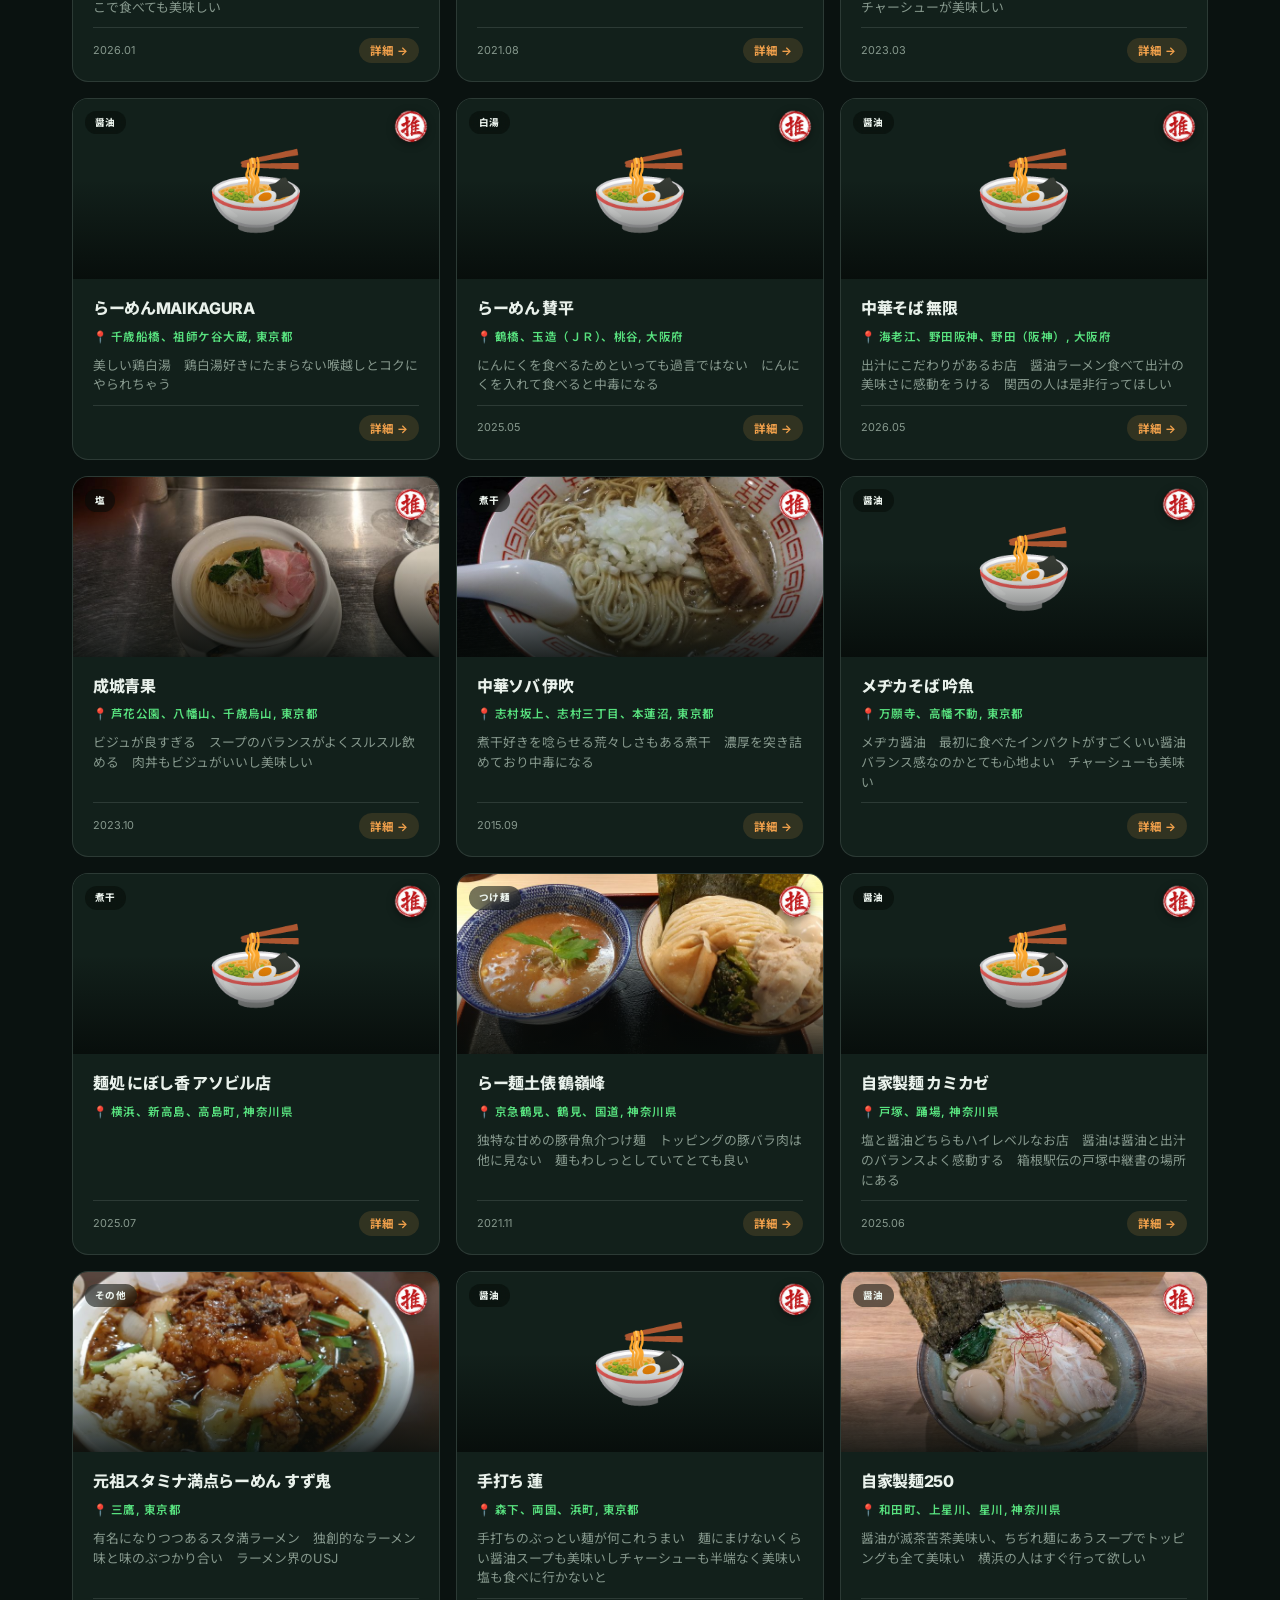
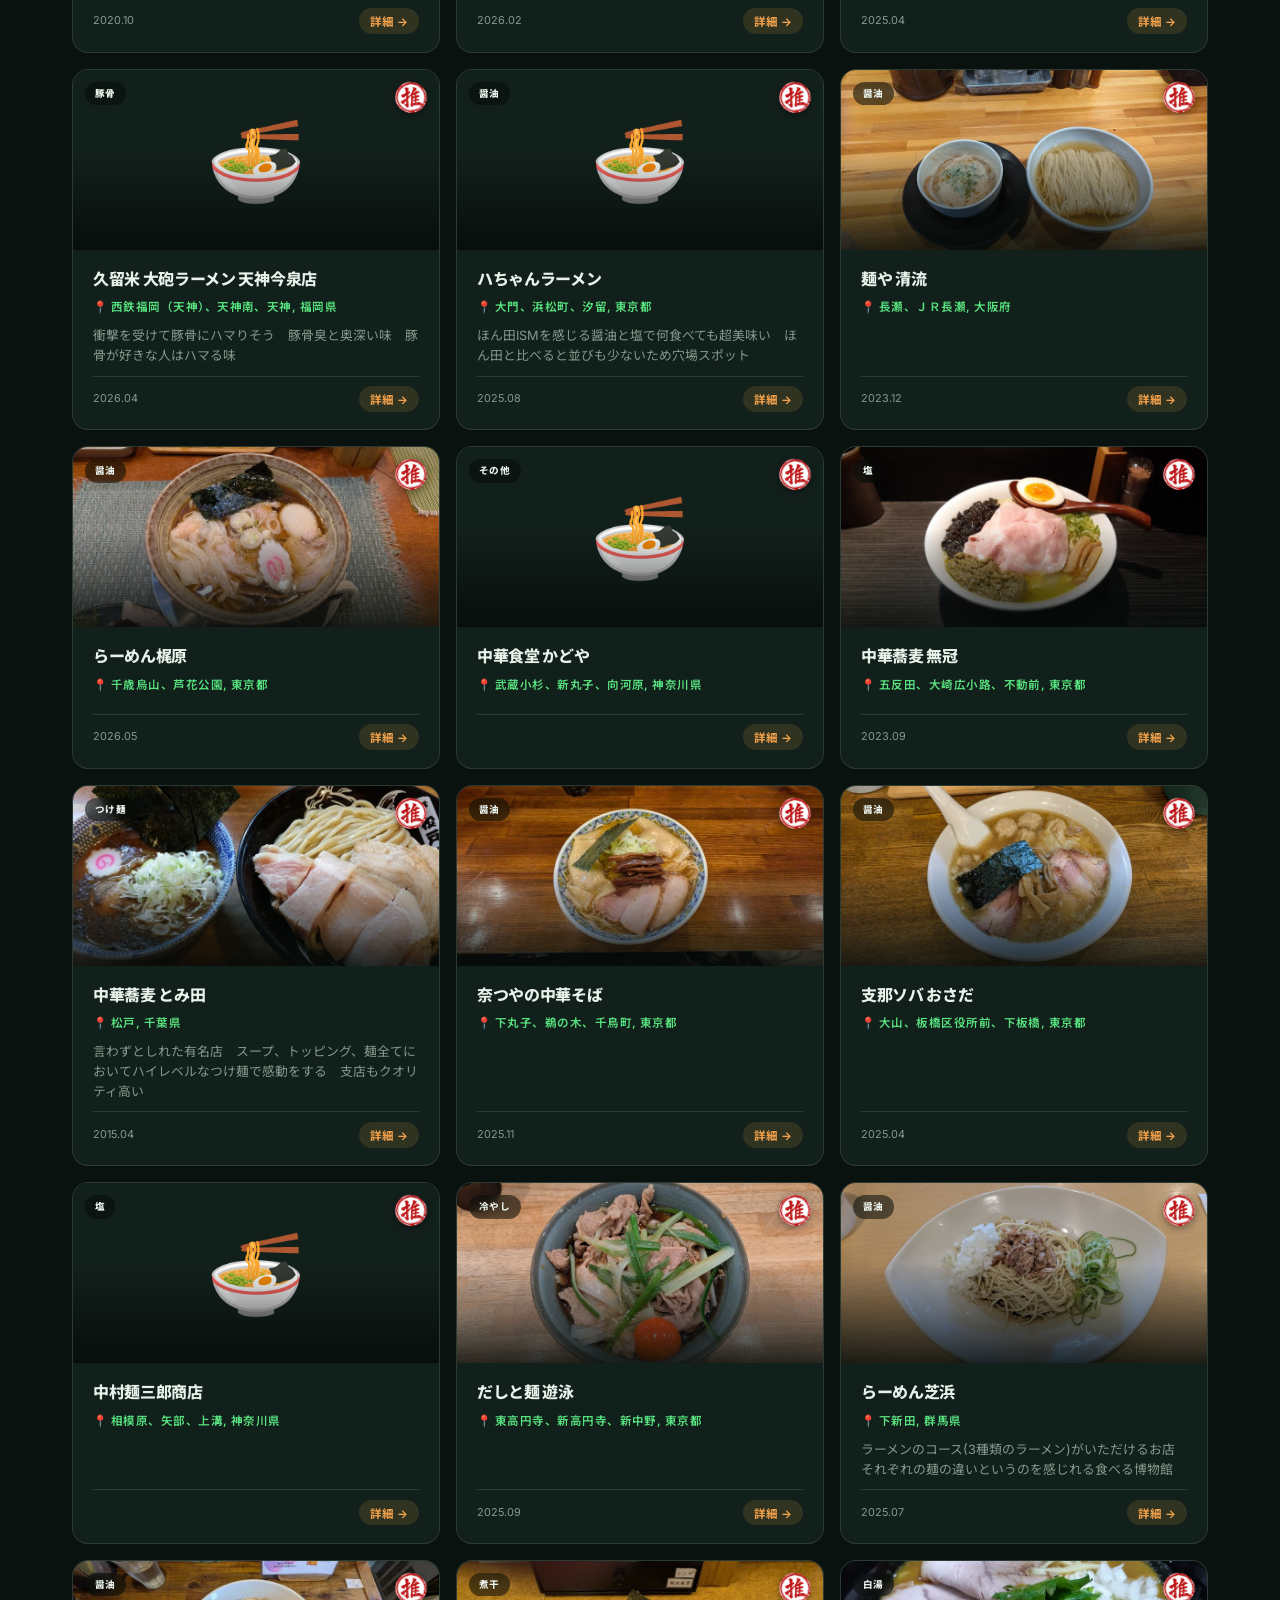
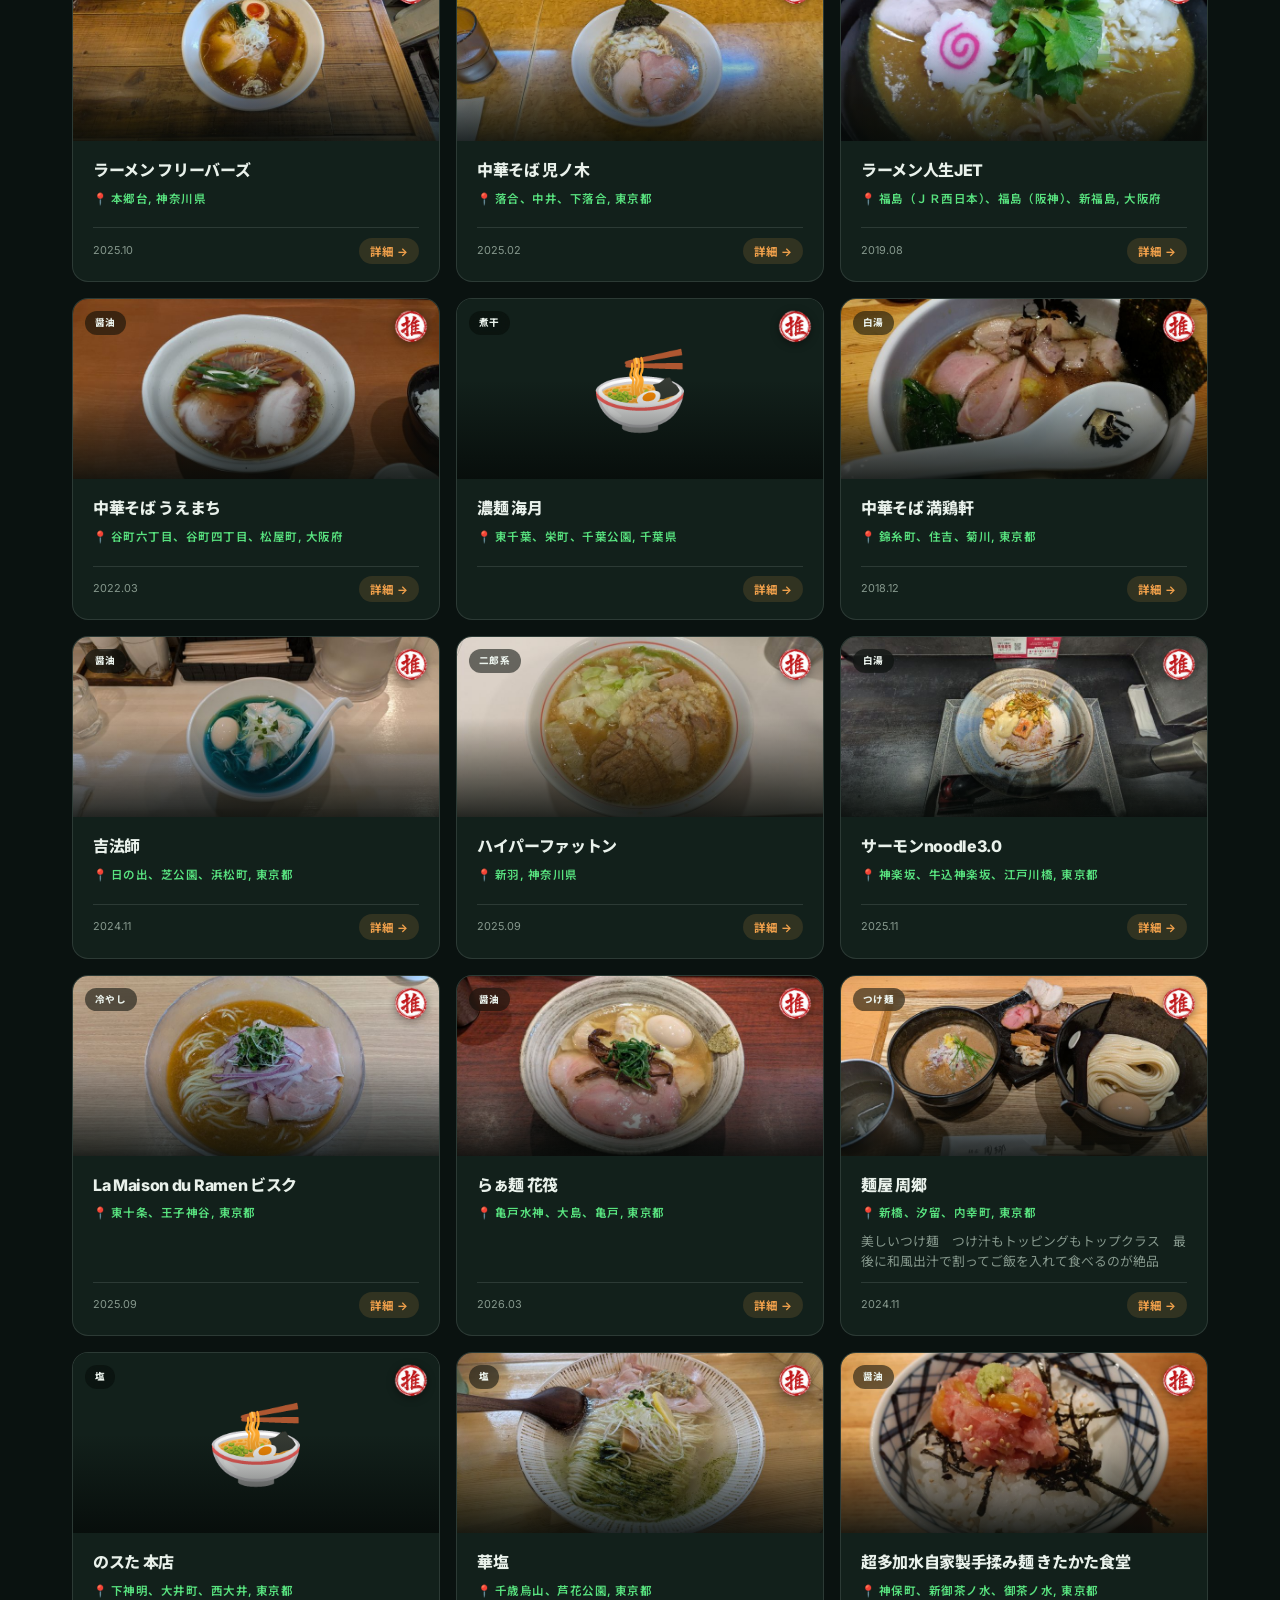
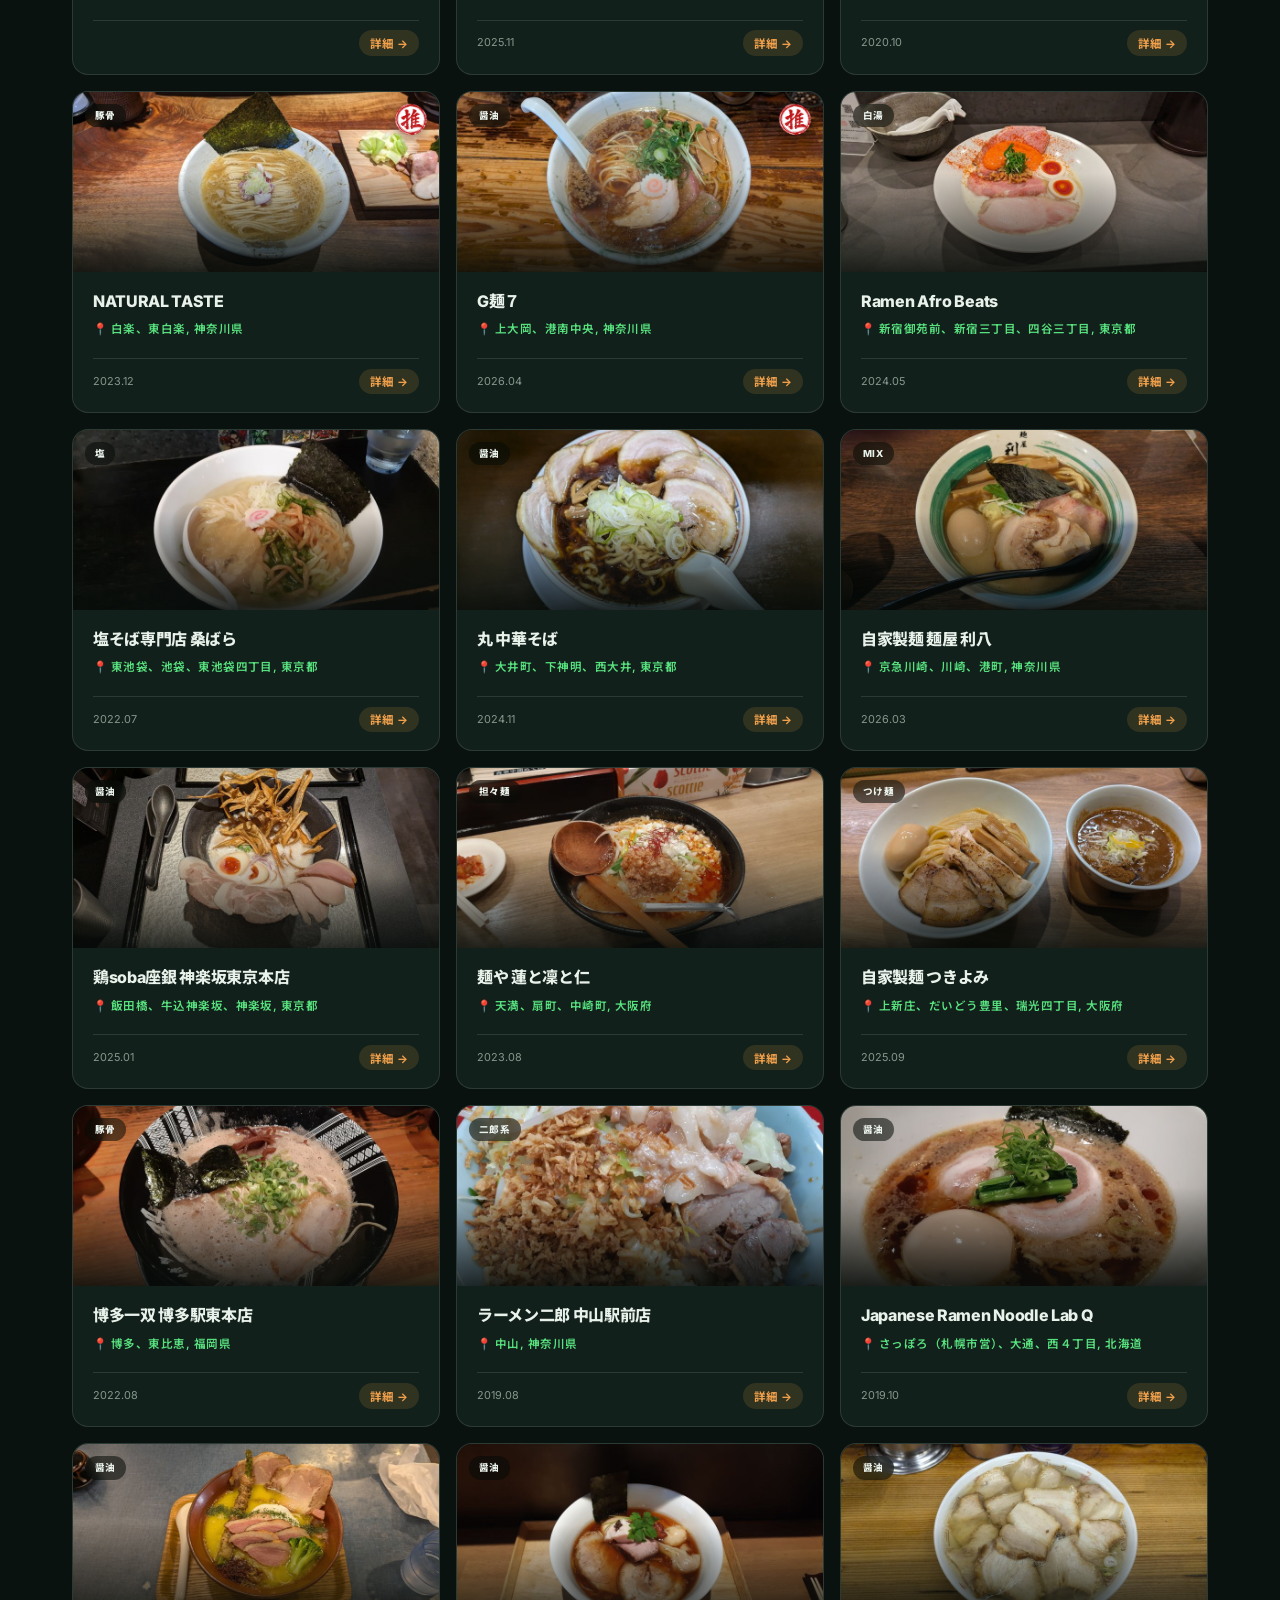
==== commit 666de5ed: "site renewal site renewal" ====
--- a/ramen.html
+++ b/ramen.html
@@ -3,442 +3,63 @@
 <head>
   <meta charset="UTF-8">
   <meta name="viewport" content="width=device-width, initial-scale=1.0">
-  <title>ラーメン記録 — Leaf Ecology</title>
+  <title>ラーメン記録｜Leaf Ecology</title>
   <meta name="description" content="ラーメン記録">
 
   <!-- OGP -->
   <meta property="og:type"        content="website">
   <meta property="og:site_name"   content="Leaf Ecology">
-  <meta property="og:title"       content="ラーメン記録 — Leaf Ecology">
-  <meta property="og:description" content="">
+  <meta property="og:title"       content="ラーメン記録｜Leaf Ecology">
+  <meta property="og:description" content="Ramen Notes">
   <meta property="og:url"         content="https://leaf-ecology.com/ramen.html">
   <meta property="og:image"       content="https://leaf-ecology.com/assets/images/ogp_ramen.png">
   <meta property="og:locale"      content="ja_JP">
 
   <!-- Twitter Card -->
   <meta name="twitter:card"        content="summary_large_image">
-  <meta name="twitter:title"       content="ラーメン記録 — Leaf Ecology">
-  <meta name="twitter:description" content="">
-  <meta name="twitter:image"       content="https://leaf-ecology.com/assets/images/ogp_ramen_x.png">
+  <meta name="twitter:title"       content="ラーメン記録｜Leaf Ecology">
+  <meta name="twitter:description" content="Ramen Notes">
+  <meta name="twitter:image"       content="https://leaf-ecology.com/assets/images/ogp_ramen.png">
 
   <link rel="preconnect" href="https://fonts.googleapis.com">
   <link rel="preconnect" href="https://fonts.gstatic.com" crossorigin>
-  <link href="https://fonts.googleapis.com/css2?family=Inter:wght@400;500;600;700;800;900&family=Noto+Sans+JP:wght@400;500;700;900&display=swap" rel="stylesheet">
-  <style>
-    *, *::before, *::after { box-sizing: border-box; margin: 0; padding: 0; }
-
-    :root {
-      --green:       #4CAF50;
-      --green-dark:  #2e7d32;
-      --green-light: #e8f5e9;
-      --orange:      #FF8A3D;
-      --orange-light:#fff3e8;
-      --cream:       #FFF8F0;
-      --beige:       #F7F3EC;
-      --dark:        #1F2937;
-      --gray:        #6B7280;
-      --gray-light:  #e5e7eb;
-      --white:       #ffffff;
-      --red:         #e9502a;
-    }
-
-    html { scroll-behavior: smooth; }
-
-    body {
-      font-family: 'Inter', 'Noto Sans JP', sans-serif;
-      background: var(--cream);
-      color: var(--dark);
-      overflow-x: hidden;
-      line-height: 1.6;
-    }
-
-    /* ── NAV ── */
-    nav {
-      position: fixed; top: 0; left: 0; right: 0; z-index: 100;
-      display: flex; align-items: center; justify-content: space-between;
-      padding: 0.7rem 2.5rem;
-      background: rgba(255,248,240,0.92);
-      backdrop-filter: blur(12px);
-      border-bottom: 1px solid rgba(76,175,80,0.12);
-    }
-    .nav-logo {
-      display: flex; align-items: center; gap: 0.6rem;
-      font-weight: 800; font-size: 1.1rem; letter-spacing: -0.03em;
-      color: var(--dark); text-decoration: none;
-    }
-    .nav-logo-icon {
-      width: 32px; height: 32px; background: var(--green);
-      border-radius: 50%; display: flex; align-items: center; justify-content: center;
-      font-size: 1rem; flex-shrink: 0;
-    }
-    .nav-links { display: flex; gap: 2rem; list-style: none; align-items: center; }
-    .nav-links a {
-      text-decoration: none; color: var(--gray);
-      font-size: 0.875rem; font-weight: 500; transition: color 0.2s;
-    }
-    .nav-links a:hover, .nav-links a.active { color: var(--green); }
-    .nav-cta {
-      background: var(--dark); color: var(--cream) !important;
-      padding: 0.45rem 1.1rem; border-radius: 100px;
-      font-weight: 600; font-size: 0.85rem !important;
-      transition: background 0.2s !important;
-    }
-    .nav-cta:hover { background: var(--green) !important; color: white !important; }
-
-    /* ── PAGE WRAPPER ── */
-    .page {
-      max-width: 1200px;
-      margin: 0 auto;
-      padding: 100px 2rem 4rem;
-    }
-
-    /* ── PAGE HEADER ── */
-    .page-header {
-      margin-bottom: 2.5rem;
-    }
-    .page-eyebrow {
-      display: inline-flex; align-items: center; gap: 0.5rem;
-      font-size: 0.7rem; font-weight: 700; letter-spacing: 0.12em;
-      text-transform: uppercase; color: var(--green);
-      margin-bottom: 0.6rem;
-    }
-    .page-eyebrow::before {
-      content: ''; width: 20px; height: 2px; background: var(--green);
-    }
-    .page-title {
-      font-size: clamp(2.2rem, 5vw, 4rem);
-      font-weight: 900; letter-spacing: -0.04em; line-height: 0.95;
-      color: var(--dark); margin-bottom: 0.6rem;
-    }
-    .page-sub {
-      font-size: 0.9rem; color: var(--gray); max-width: 480px; line-height: 1.6;
-    }
-
-    /* ── STATS BENTO ── */
-    .stats-bento {
-      display: grid;
-      grid-template-columns: repeat(4, 1fr);
-      gap: 0.75rem;
-      margin-bottom: 2rem;
-    }
-    .stat-card {
-      background: var(--white);
-      border-radius: 20px;
-      padding: 1.5rem 1.5rem 1.25rem;
-      border: 1px solid rgba(0,0,0,0.05);
-      display: flex; flex-direction: column; gap: 0.3rem;
-      transition: transform 0.2s, box-shadow 0.2s;
-      position: relative; overflow: hidden;
-    }
-    .stat-card:hover { transform: translateY(-3px); box-shadow: 0 12px 32px rgba(0,0,0,0.08); }
-    .stat-card.accent-green { background: var(--green); color: white; }
-    .stat-card.accent-dark { background: var(--dark); color: white; }
-    .stat-card.accent-red { background: var(--red); color: white; }
-    .stat-bg-emoji {
-      position: absolute; right: -8px; bottom: -8px;
-      font-size: 4.5rem; opacity: 0.1; line-height: 1;
-      pointer-events: none;
-    }
-    .stat-bg-img {
-      position: absolute; right: -8px; bottom: -8px;
-      width: 80px; height: 80px;
-      object-fit: contain; opacity: 0.2;
-      pointer-events: none;
-    }
-    .stat-label {
-      font-size: 0.65rem; font-weight: 700; letter-spacing: 0.1em;
-      text-transform: uppercase; opacity: 0.6;
-    }
-    .stat-num {
-      font-size: 2.8rem; font-weight: 900; letter-spacing: -0.05em; line-height: 1;
-    }
-    .stat-desc { font-size: 0.75rem; opacity: 0.7; }
-
-    /* ── FILTER BAR ── */
-    .filter-bar {
-      display: flex; align-items: center; gap: 0.5rem;
-      margin-bottom: 1.75rem; flex-wrap: wrap;
-    }
-    .filter-label {
-      font-size: 0.7rem; font-weight: 700; letter-spacing: 0.08em;
-      text-transform: uppercase; color: var(--gray); margin-right: 0.25rem;
-    }
-    .filter-btn {
-      padding: 0.35rem 0.9rem; border-radius: 100px;
-      font-size: 0.78rem; font-weight: 600; cursor: pointer;
-      border: 1.5px solid var(--gray-light);
-      background: transparent; color: var(--gray);
-      transition: all 0.18s; font-family: inherit;
-    }
-    .filter-btn:hover { border-color: var(--green); color: var(--green); }
-    .filter-btn.active {
-      background: var(--dark); color: white; border-color: var(--dark);
-    }
-    .filter-search {
-      margin-left: auto;
-      display: flex; align-items: center; gap: 0.5rem;
-      background: var(--white); border: 1.5px solid var(--gray-light);
-      border-radius: 100px; padding: 0.35rem 1rem;
-      transition: border-color 0.2s;
-    }
-    .filter-search:focus-within { border-color: var(--green); }
-    .filter-search input {
-      border: none; background: transparent; outline: none;
-      font-family: inherit; font-size: 0.8rem; color: var(--dark);
-      width: 160px;
-    }
-    .filter-search input::placeholder { color: var(--gray); }
-
-    /* ── BENTO REVIEWS GRID ── */
-    .reviews-bento {
-      display: grid;
-      grid-template-columns: repeat(3, 1fr);
-      gap: 1rem;
-    }
-
-    /* ── REVIEW CARD ── */
-    .review-card {
-      background: var(--white);
-      border-radius: 24px;
-      border: 1px solid rgba(0,0,0,0.05);
-      overflow: hidden;
-      transition: transform 0.25s cubic-bezier(0.34,1.2,0.64,1), box-shadow 0.25s;
-      cursor: pointer;
-      display: flex; flex-direction: column;
-    }
-    .review-card:hover {
-      transform: translateY(-5px);
-      box-shadow: 0 20px 50px rgba(0,0,0,0.1);
-    }
-    /* Photo area */
-    .review-photo {
-      position: relative;
-      background: var(--beige);
-      display: flex; align-items: center; justify-content: center;
-      flex-shrink: 0;
-      overflow: hidden;
-      height: 180px;
-    }
-    .review-photo-img {
-      width: 100%; height: 100%;
-      object-fit: cover; display: block;
-      transition: transform 0.35s;
-    }
-    .review-card:hover .review-photo-img { transform: scale(1.05); }
-    .review-photo-fallback {
-      position: absolute; inset: 0;
-      display: none; align-items: center; justify-content: center;
-      font-size: 5rem; background: var(--beige);
-    }
-    .review-photo-overlay {
-      position: absolute; inset: 0;
-      background: linear-gradient(to bottom, transparent 40%, rgba(0,0,0,0.3));
-      pointer-events: none;
-    }
-    .review-photo-badge {
-      position: absolute; top: 12px; left: 12px;
-      font-size: 0.6rem; font-weight: 800; letter-spacing: 0.08em;
-      text-transform: uppercase; color: white;
-      background: rgba(0,0,0,0.45);
-      backdrop-filter: blur(6px);
-      padding: 0.25rem 0.6rem; border-radius: 100px;
-    }
-    .review-photo-icon {
-      position: absolute; top: 10px; right: 10px;
-      width: 36px; height: 36px;
-      object-fit: contain;
-      filter: drop-shadow(0 2px 4px rgba(0,0,0,0.25));
-    }
-
-    /* Body */
-    .review-body {
-      padding: 1.25rem 1.25rem 1.1rem;
-      display: flex; flex-direction: column; gap: 0.6rem;
-      flex: 1;
-    }
-
-    .review-top {
-      display: flex; align-items: flex-start; justify-content: space-between; gap: 0.5rem;
-    }
-    .review-name {
-      font-size: 1rem; font-weight: 800; letter-spacing: -0.02em; line-height: 1.2;
-    }
-    .review-location {
-      display: flex; align-items: center; gap: 0.3rem;
-      font-size: 0.72rem; font-weight: 600; color: var(--green);
-      letter-spacing: 0.04em;
-    }
-    .review-type-tag {
-      display: inline-flex; align-items: center;
-      font-size: 0.62rem; font-weight: 700; letter-spacing: 0.06em;
-      text-transform: uppercase;
-      background: var(--beige); color: var(--gray);
-      padding: 0.2rem 0.5rem; border-radius: 4px;
-    }
-    .review-note {
-      font-size: 0.8rem; color: var(--gray); line-height: 1.55;
-      display: -webkit-box; -webkit-line-clamp: 3; -webkit-box-orient: vertical;
-      overflow: hidden;
-    }
-
-    .review-footer {
-      display: flex; align-items: center; justify-content: space-between;
-      padding-top: 0.6rem;
-      border-top: 1px solid var(--gray-light);
-      margin-top: auto;
-    }
-    .review-date { font-size: 0.68rem; color: var(--gray); }
-    .review-visit-btn {
-      display: flex; align-items: center; gap: 0.3rem;
-      font-size: 0.72rem; font-weight: 700; color: var(--green);
-      background: var(--green-light); border: none;
-      padding: 0.3rem 0.7rem; border-radius: 100px;
-      cursor: pointer; font-family: inherit;
-      transition: background 0.2s;
-    }
-    .review-visit-btn:hover { background: #c8e6c9; }
-
-    /* ── FAVORITE SECTION ── */
-    .section-heading {
-      display: flex; align-items: baseline; gap: 0.75rem;
-      margin: 2.5rem 0 1rem;
-    }
-    .section-heading h2 {
-      font-size: 1.5rem; font-weight: 900; letter-spacing: -0.03em;
-    }
-    .section-heading span {
-      font-size: 0.7rem; font-weight: 700; letter-spacing: 0.08em;
-      text-transform: uppercase; color: var(--gray);
-    }
-
-    .fav-grid {
-      display: grid; grid-template-columns: repeat(3, 1fr); gap: 0.75rem;
-      margin-bottom: 3rem;
-    }
-    .fav-card {
-      background: var(--white); border-radius: 18px;
-      border: 1px solid rgba(0,0,0,0.05);
-      padding: 1.1rem 1.2rem;
-      display: flex; align-items: center; gap: 1rem;
-      transition: transform 0.2s, box-shadow 0.2s;
-      min-width: 0; overflow: hidden;
-    }
-    .fav-card:hover { transform: translateY(-2px); box-shadow: 0 8px 24px rgba(0,0,0,0.07); }
-    .fav-rank {
-      font-size: 1.6rem; font-weight: 900; letter-spacing: -0.05em;
-      color: var(--gray-light); line-height: 1; flex-shrink: 0; width: 28px;
-    }
-    .fav-rank.top { color: var(--red); }
-    .fav-img {
-      width: 44px; height: 44px; border-radius: 10px;
-      object-fit: cover; flex-shrink: 0; background: var(--beige);
-    }
-    .fav-info { flex: 1; min-width: 0; }
-    .fav-name { font-size: 0.9rem; font-weight: 800; letter-spacing: -0.02em; white-space: nowrap; overflow: hidden; text-overflow: ellipsis; }
-    .fav-loc { font-size: 0.7rem; color: var(--gray); }
-
-    /* ── MODAL ── */
-    .modal-overlay {
-      position: fixed; inset: 0; z-index: 200;
-      background: rgba(0,0,0,0.55);
-      backdrop-filter: blur(6px);
-      display: flex; align-items: center; justify-content: center;
-      padding: 1.5rem;
-      opacity: 0; pointer-events: none;
-      transition: opacity 0.25s;
-    }
-    .modal-overlay.open { opacity: 1; pointer-events: all; }
-    .modal {
-      background: var(--white); border-radius: 28px;
-      width: 100%; max-width: 560px;
-      max-height: 90vh; overflow-y: auto;
-      transform: translateY(20px) scale(0.97);
-      transition: transform 0.3s cubic-bezier(0.34,1.2,0.64,1);
-      box-shadow: 0 40px 80px rgba(0,0,0,0.2);
-    }
-    .modal-overlay.open .modal { transform: translateY(0) scale(1); }
-    .modal-photo {
-      height: 220px; background: var(--beige);
-      border-radius: 28px 28px 0 0;
-      position: relative; overflow: hidden;
-    }
-    .modal-photo-img {
-      width: 100%; height: 100%; object-fit: cover; display: block;
-    }
-    .modal-close {
-      position: absolute; top: 14px; right: 14px;
-      width: 34px; height: 34px; border-radius: 50%;
-      background: rgba(0,0,0,0.35); color: white; border: none;
-      font-size: 1rem; cursor: pointer;
-      display: flex; align-items: center; justify-content: center;
-      transition: background 0.2s;
-    }
-    .modal-close:hover { background: rgba(0,0,0,0.55); }
-    .modal-body { padding: 1.75rem; }
-    .modal-name { font-size: 1.5rem; font-weight: 900; letter-spacing: -0.03em; margin-bottom: 0.35rem; }
-    .modal-location { font-size: 0.8rem; font-weight: 600; color: var(--green); margin-bottom: 1.25rem; }
-    .modal-section-label {
-      font-size: 0.62rem; font-weight: 800; letter-spacing: 0.1em;
-      text-transform: uppercase; color: var(--gray); margin-bottom: 0.4rem;
-    }
-    .modal-note {
-      font-size: 0.875rem; color: var(--gray); line-height: 1.7;
-      margin-bottom: 1.25rem;
-    }
-    .modal-tags { display: flex; flex-wrap: wrap; gap: 0.4rem; margin-bottom: 1.25rem; }
-    .modal-tag {
-      font-size: 0.72rem; font-weight: 600;
-      background: var(--beige); color: var(--dark);
-      padding: 0.25rem 0.65rem; border-radius: 6px;
-    }
-    .modal-meta {
-      display: grid; grid-template-columns: 1fr 1fr; gap: 0.75rem;
-    }
-    .modal-meta-item {
-      background: var(--beige); border-radius: 14px; padding: 0.85rem 1rem;
-    }
-    .modal-meta-label { font-size: 0.6rem; font-weight: 700; letter-spacing: 0.08em; text-transform: uppercase; color: var(--gray); margin-bottom: 0.2rem; }
-    .modal-meta-val { font-size: 0.9rem; font-weight: 700; color: var(--dark); }
-
-    /* ── RESPONSIVE ── */
-    @media (max-width: 900px) {
-      nav { padding: 0.8rem 1.25rem; }
-      .nav-links { display: none; }
-      .page { padding: 80px 1.25rem 3rem; }
-      .stats-bento { grid-template-columns: repeat(2, 1fr); }
-      .reviews-bento { grid-template-columns: 1fr; }
-      .fav-grid { grid-template-columns: 1fr; }
-      .fav-card { padding: 0.85rem 1rem; gap: 0.75rem; }
-      .fav-loc { white-space: nowrap; overflow: hidden; text-overflow: ellipsis; }
-      .filter-search { margin-left: 0; width: 100%; }
-      .filter-search input { width: 100%; }
-    }
-    @media (max-width: 480px) {
-      .stats-bento { grid-template-columns: 1fr 1fr; }
-      .stat-num { font-size: 2.2rem; }
-    }
-  </style>
+  <link href="https://fonts.googleapis.com/css2?family=Inter:wght@400;500;600;700;800;900&family=Noto+Sans+JP:wght@400;500;700;900&family=Marcellus&family=Shippori+Mincho:wght@500;600;700&family=IBM+Plex+Mono:wght@400;500;600&display=swap" rel="stylesheet">
+  <link rel="stylesheet" href="style.css">
+  <link rel="stylesheet" href="ramen.css">
 </head>
 <body>
 
+<!-- nav の濃淡切り替え用センチナル -->
+<div id="scroll-sentinel" aria-hidden="true"></div>
+
 <!-- ── NAV ── -->
-<nav>
+<nav id="masthead">
   <a href="index.html" class="nav-logo">
     <div class="nav-logo-icon">🍃</div>
     <span>Leaf Ecology</span>
+    <span class="nav-badge">Members Only</span>
   </a>
-  <ul class="nav-links">
-    <li><a href="index.html#about">About</a></li>
+  <ul class="nav-links" id="nav-links">
+    <li><a href="index.html#rooms">The Rooms</a></li>
     <li><a href="ramen.html" class="active">Ramen</a></li>
-    <li><a href="#" style="pointer-events:none; opacity:0.35; cursor:default;">Poker</a></li>
-    <li><a href="index.html#contact" class="nav-cta">Contact ✦</a></li>
+    <li><a href="index.html" class="nav-cta">← 路地へ</a></li>
   </ul>
+  <button class="nav-hamburger" id="nav-hamburger" aria-label="メニュー" aria-expanded="false">
+    <span></span><span></span><span></span>
+  </button>
 </nav>
 
 <div class="page">
 
   <!-- ── PAGE HEADER ── -->
   <div class="page-header">
+    <div class="page-header-media" aria-hidden="true">
+      <div class="page-header-fallback"></div>
+      <img class="page-header-img" src="assets/images/alley/room-ramen-header.jpg" alt=""
+        onerror="this.remove()">
+      <div class="page-header-scrim"></div>
+      <div class="steam"><i></i><i></i><i></i></div>
+    </div>
     <div class="page-eyebrow">Ramen Notes</div>
     <h1 class="page-title">ラーメン記録</h1>
     <p class="page-sub"></p>
@@ -466,7 +87,7 @@
     </div>
     <div class="stat-card">
       <div class="stat-label">最終更新</div>
-      <div class="stat-num" id="stat-latest" style="font-size:1.1rem; padding-top:0.2rem;">—</div>
+      <div class="stat-num" id="stat-latest" style="font-size:1.1rem; padding-top:0.2rem;">-</div>
       <div class="stat-desc">直近の更新</div>
       <div class="stat-bg-emoji"></div>
     </div>
@@ -508,6 +129,15 @@
 
 </div>
 
+<!-- ── FOOTER ── -->
+<footer class="site-foot">
+  <div class="foot-brand">
+    <span class="foot-logo">🍃 Leaf Ecology</span>
+    <span class="foot-est">Est. 2026</span>
+  </div>
+  <span class="foot-note">Private Archive · All Rights Reserved</span>
+</footer>
+
 <!-- ── MODAL ── -->
 <div class="modal-overlay" id="modal-overlay">
   <div class="modal" id="modal">
@@ -525,6 +155,9 @@
     </div>
   </div>
 </div>
+
+<!-- 共通スクリプト(nav濃淡・ハンバーガー・reveal) -->
+<script src="script.js"></script>
 
 <script>
   let reviews = [];
--- a/style.css
+++ b/style.css
@@ -0,0 +1,373 @@
+/* =============================================
+   Leaf Ecology — style.css(共通レイヤー)
+   「深夜の裏路地」— 夜の路地に迷い込むパーソナルワールド
+   全ページ共通: トークン / リセット / ノイズ / nav / footer / reveal
+   ============================================= */
+
+*, *::before, *::after { box-sizing: border-box; margin: 0; padding: 0; }
+
+:root {
+  /* 夜色ベース(緑みの闇。pure black は使わない) */
+  --night:       #0A1210;                    /* ページ背景 */
+  --night-deep:  #060B09;                    /* nav・footer・モーダルの深い闇 */
+  --wall:        #12201B;                    /* カード・パネル(路地の壁面) */
+  --line:        rgba(230,240,233,0.12);     /* 罫線 */
+
+  /* テキスト */
+  --steam:       #E9F1EB;                    /* 湯気の白(主文字色) */
+  --mist:        #86988D;                    /* サブテキスト */
+
+  /* アクセント2色ロック */
+  --neon:        #58E27F;                    /* ネオングリーン: 状態と光 */
+  --neon-dim:    rgba(88,226,127,0.14);
+  --lantern:     #F0A04B;                    /* 提灯アンバー: 行動と温度 */
+  --lantern-dim: rgba(240,160,75,0.14);
+
+  /* 角丸システム */
+  --radius-card: 16px;
+  --radius-pill: 100px;
+
+  /* フォント */
+  --font-serif-en: 'Marcellus', serif;
+  --font-serif-jp: 'Shippori Mincho', serif;
+  --font-mono:     'IBM Plex Mono', monospace;
+  --font-sans:     'Inter', 'Noto Sans JP', sans-serif;
+}
+
+html { scroll-behavior: smooth; }
+
+body {
+  font-family: var(--font-sans);
+  background: var(--night);
+  color: var(--steam);
+  overflow-x: hidden;
+  line-height: 1.6;
+  position: relative;
+}
+
+::selection { background: var(--lantern); color: var(--night-deep); }
+
+/* フォーカスリング(キーボード操作時のみ) */
+:focus-visible {
+  outline: 2px solid var(--neon);
+  outline-offset: 3px;
+}
+
+/* ── 粒状ノイズ(SVG feTurbulence)を全面に固定 ── */
+body::before {
+  content: '';
+  position: fixed;
+  inset: 0;
+  z-index: 1;
+  pointer-events: none;
+  opacity: 0.05;
+  background-image: url("data:image/svg+xml,%3Csvg xmlns='http://www.w3.org/2000/svg' width='140' height='140'%3E%3Cfilter id='n'%3E%3CfeTurbulence type='fractalNoise' baseFrequency='0.85' numOctaves='2' stitchTiles='stitch'/%3E%3C/filter%3E%3Crect width='140' height='140' filter='url(%23n)'/%3E%3C/svg%3E");
+}
+
+/* スクロール位置検知用センチナル(nav の濃淡切り替えに使用) */
+#scroll-sentinel {
+  position: absolute;
+  top: 0; left: 0;
+  width: 1px; height: 1px;
+  pointer-events: none;
+}
+
+/* コンテンツはノイズより手前に */
+nav, header, section, footer { position: relative; z-index: 2; }
+
+/* ── 発光LEDドット(共通) ── */
+.led {
+  display: inline-block;
+  width: 7px; height: 7px;
+  border-radius: 50%;
+  background: var(--neon);
+  box-shadow: 0 0 8px var(--neon);
+  animation: led-pulse 2.2s ease-in-out infinite;
+  flex-shrink: 0;
+}
+@keyframes led-pulse {
+  0%, 100% { opacity: 1;   box-shadow: 0 0 8px var(--neon); }
+  50%      { opacity: 0.4; box-shadow: 0 0 2px var(--neon); }
+}
+
+/* ── スクロール出現(JS有効時のみ隠す) ── */
+body.js .reveal {
+  opacity: 0;
+  transform: translateY(22px);
+  transition: opacity 0.7s ease, transform 0.7s ease;
+}
+body.js .reveal.visible {
+  opacity: 1;
+  transform: none;
+}
+
+/* ══════════════════════════════
+   演出部品(全ページ共通)
+   すべて transform / opacity のみをアニメーションさせる
+══════════════════════════════ */
+
+/* ── 湯気: ぼかした光の玉が立ちのぼる。親要素は position:relative + overflow:hidden ── */
+.steam {
+  position: absolute;
+  left: 0; right: 0; bottom: 0;
+  height: 75%;
+  pointer-events: none;
+  overflow: hidden;
+}
+.steam i {
+  position: absolute;
+  bottom: -18%;
+  width: 90px; height: 150px;
+  border-radius: 50%;
+  background: radial-gradient(ellipse at center, rgba(233,241,235,0.4), transparent 70%);
+  filter: blur(6px);
+  opacity: 0;
+  animation: steam-rise 7s ease-in-out infinite;
+}
+.steam i:nth-child(1) { left: 16%; }
+.steam i:nth-child(2) { left: 44%; width: 70px; animation-duration: 8.5s; animation-delay: 2.3s; }
+.steam i:nth-child(3) { left: 66%; animation-duration: 7.6s; animation-delay: 4.1s; }
+@keyframes steam-rise {
+  0%   { transform: translateY(0) scale(1);        opacity: 0; }
+  30%  { opacity: 0.5; }
+  100% { transform: translateY(-150px) scale(1.4); opacity: 0; }
+}
+
+/* ── ネオン看板: グローは静的に一度だけ描画し、明滅は opacity の steps() で表現 ──
+   ロード時に一度チカッと点き、以後は数十秒周期でまれに揺らぐ(常時点滅はさせない) */
+.neon-sign {
+  text-shadow:
+    0 0 6px  rgba(88,226,127,0.55),
+    0 0 18px rgba(88,226,127,0.35);
+  animation:
+    neon-boot    1.8s steps(1, end) 0.4s 1,
+    neon-flicker 34s  steps(1, end) 7s   infinite;
+}
+@keyframes neon-boot {
+  0%, 100% { opacity: 1; }
+  10% { opacity: 0.35; }
+  16% { opacity: 1; }
+  22% { opacity: 0.55; }
+  28% { opacity: 1; }
+}
+@keyframes neon-flicker {
+  0%, 100% { opacity: 1; }
+  41%   { opacity: 1; }
+  41.4% { opacity: 0.6; }
+  41.9% { opacity: 1; }
+  72%   { opacity: 1; }
+  72.3% { opacity: 0.75; }
+  72.7% { opacity: 1; }
+  73%   { opacity: 0.85; }
+  73.4% { opacity: 1; }
+}
+
+/* ── 提灯の揺れ: 吊り元を支点にゆっくり揺れる。個体ごとに
+   --sway-duration / --sway-delay を変えて機械的な同期を避ける ── */
+.lantern-sway {
+  transform-origin: top center;
+  animation: lantern-sway var(--sway-duration, 7s) ease-in-out var(--sway-delay, 0s) infinite;
+}
+@keyframes lantern-sway {
+  0%, 100% { transform: rotate(-1.5deg); }
+  50%      { transform: rotate(1.5deg); }
+}
+
+/* ── 施錠扉の rattle: クリックすると「ガチャッ」と拒む(減衰する横揺れ) ── */
+.rattle { animation: door-rattle 0.4s ease; }
+@keyframes door-rattle {
+  0%, 100% { transform: translateX(0); }
+  12%  { transform: translateX(-3px); }
+  25%  { transform: translateX(3px); }
+  37%  { transform: translateX(-3px); }
+  50%  { transform: translateX(3px); }
+  62%  { transform: translateX(-2px); }
+  75%  { transform: translateX(2px); }
+  87%  { transform: translateX(-1px); }
+}
+
+/* ══════════════════════════════
+   セクション共通見出し
+══════════════════════════════ */
+.section-label {
+  display: block;
+  font-family: var(--font-mono);
+  font-size: 0.68rem; font-weight: 500;
+  text-transform: uppercase; letter-spacing: 0.2em;
+  color: var(--lantern);
+  margin-bottom: 0.9rem;
+}
+.section-title {
+  font-family: var(--font-serif-jp);
+  font-weight: 600;
+  font-size: clamp(1.6rem, 3vw, 2.2rem);
+  letter-spacing: 0.1em;
+  color: var(--steam);
+}
+
+/* ══════════════════════════════
+   MASTHEAD NAV
+══════════════════════════════ */
+nav {
+  position: fixed; top: 0; left: 0; right: 0; z-index: 100;
+  display: flex; align-items: center; justify-content: space-between;
+  padding: 0.7rem 2.5rem;
+  background: rgba(6,11,9,0.72);
+  backdrop-filter: blur(12px);
+  -webkit-backdrop-filter: blur(12px);
+  border-bottom: 1px solid var(--line);
+  transition: background 0.3s, box-shadow 0.3s;
+}
+nav.scrolled {
+  background: rgba(6,11,9,0.94);
+  box-shadow: 0 2px 24px rgba(0,0,0,0.4);
+}
+.nav-logo {
+  display: flex; align-items: center; gap: 0.6rem;
+  font-family: var(--font-serif-en);
+  font-size: 1.1rem; letter-spacing: 0.02em;
+  color: var(--steam); text-decoration: none;
+}
+.nav-logo-icon {
+  width: 32px; height: 32px;
+  background: var(--wall);
+  border: 1px solid var(--line);
+  border-radius: 50%;
+  display: flex; align-items: center; justify-content: center;
+  font-size: 0.95rem; flex-shrink: 0;
+}
+.nav-badge {
+  font-family: var(--font-mono);
+  font-size: 0.6rem; font-weight: 500;
+  text-transform: uppercase; letter-spacing: 0.16em;
+  color: var(--lantern);
+  border: 1px solid rgba(240,160,75,0.45);
+  border-radius: var(--radius-pill);
+  padding: 0.18rem 0.6rem;
+  white-space: nowrap;
+}
+.nav-links { display: flex; gap: 2rem; list-style: none; align-items: center; }
+.nav-links a {
+  text-decoration: none; color: var(--mist);
+  font-family: var(--font-mono);
+  font-size: 0.78rem; font-weight: 500;
+  text-transform: uppercase; letter-spacing: 0.1em;
+  transition: color 0.2s;
+}
+.nav-links a:hover { color: var(--steam); }
+.nav-links a.active { color: var(--neon); }
+.nav-cta {
+  border: 1px solid rgba(240,160,75,0.55);
+  color: var(--lantern) !important;
+  padding: 0.45rem 1.1rem; border-radius: var(--radius-pill);
+  transition: background 0.2s, color 0.2s !important;
+}
+.nav-cta:hover { background: var(--lantern); color: var(--night-deep) !important; }
+
+/* ── ハンバーガーボタン ── */
+.nav-hamburger {
+  display: none;
+  flex-direction: column;
+  justify-content: center;
+  align-items: center;
+  gap: 5px;
+  width: 40px; height: 40px;
+  background: transparent;
+  border: none; cursor: pointer;
+  padding: 6px; border-radius: 10px;
+  transition: background 0.2s;
+  z-index: 110;
+}
+.nav-hamburger:hover { background: rgba(233,241,235,0.06); }
+.nav-hamburger span {
+  display: block;
+  width: 22px; height: 2px;
+  background: var(--steam); border-radius: 2px;
+  transition: transform 0.3s, opacity 0.3s, width 0.3s;
+  transform-origin: center;
+}
+.nav-hamburger.open span:nth-child(1) { transform: translateY(7px) rotate(45deg); }
+.nav-hamburger.open span:nth-child(2) { opacity: 0; transform: scaleX(0); }
+.nav-hamburger.open span:nth-child(3) { transform: translateY(-7px) rotate(-45deg); }
+
+@media (max-width: 900px) {
+  nav { padding: 0.8rem 1.25rem; }
+  .nav-badge { display: none; }
+  .nav-hamburger { display: flex; }
+
+  .nav-links {
+    display: none;
+    position: absolute;
+    top: 100%; left: 0; right: 0;
+    background: rgba(6,11,9,0.98);
+    backdrop-filter: blur(16px);
+    border-bottom: 1px solid var(--line);
+    flex-direction: column;
+    align-items: flex-start;
+    gap: 0;
+    padding: 0.5rem 0 1rem;
+    box-shadow: 0 12px 32px rgba(0,0,0,0.4);
+  }
+  .nav-links.open { display: flex; }
+  .nav-links li { width: 100%; }
+  .nav-links a {
+    display: block; padding: 0.85rem 1.75rem;
+    font-size: 0.85rem;
+  }
+  .nav-links .nav-cta {
+    margin: 0.5rem 1.75rem 0;
+    display: inline-block; width: auto;
+  }
+}
+
+/* ══════════════════════════════
+   FOOTER
+══════════════════════════════ */
+.site-foot {
+  border-top: 1px solid var(--line);
+  background: var(--night-deep);
+  padding: 2rem 3rem;
+  display: flex; align-items: center; justify-content: space-between;
+  gap: 1rem; flex-wrap: wrap;
+}
+.foot-brand {
+  display: flex; align-items: baseline; gap: 1.2rem; flex-wrap: wrap;
+}
+.foot-logo {
+  font-family: var(--font-serif-en);
+  font-size: 1rem;
+  color: var(--steam);
+}
+.foot-est, .foot-note {
+  font-family: var(--font-mono);
+  font-size: 0.66rem; font-weight: 500;
+  text-transform: uppercase; letter-spacing: 0.16em;
+  color: var(--mist);
+}
+
+@media (max-width: 900px) {
+  .site-foot { padding: 1.75rem 1.5rem; flex-direction: column; align-items: flex-start; }
+}
+
+/* ══════════════════════════════
+   REDUCED MOTION — アニメーション停止
+══════════════════════════════ */
+@media (prefers-reduced-motion: reduce) {
+  html { scroll-behavior: auto; }
+  .led { animation: none; }
+  body.js .reveal {
+    opacity: 1;
+    transform: none;
+    transition: none;
+  }
+
+  /* 演出部品の停止 */
+  .steam i {
+    animation: none;
+    opacity: 0.25;                     /* 静的なヘイズとして残す */
+    transform: translateY(-60px) scale(1.2);
+  }
+  .neon-sign    { animation: none; }   /* 点灯状態で固定 */
+  .lantern-sway { animation: none; }   /* 静止 */
+  .rattle       { animation: none; }   /* 揺れなし(鍵アイコンで施錠は伝わる) */
+}
--- a/ramen.css
+++ b/ramen.css
@@ -0,0 +1,402 @@
+/* =============================================
+   Leaf Ecology — ramen.css(ラーメン記録ページ専用)
+   「深夜の裏路地」— ラーメン部屋の夜化
+   共通トークン/nav/footer/reveal は style.css を参照
+   ============================================= */
+
+:root {
+  /* 以下2つはページ内インラインJS(ramen.html)が直接参照するため、
+     旧トークン名のまま新パレットへ委譲するエイリアス */
+  --gray:  var(--mist);
+  --beige: var(--wall);
+
+  /* 統計カードの発光専用トーン。配置された写真(lantern.png・door-poker.jpg)を見ると、
+     提灯は --lantern より赤みの強い橙、ネオンサインは --neon に近い彩度の高い緑だった。
+     ナビ/CTA等サイト全体の2色ロックは変えず、発光表現だけこの色に寄せる */
+  --stat-lantern: #FF6A3D;
+  --stat-lantern-dim: rgba(255,106,61,0.32);
+}
+
+/* ── PAGE WRAPPER ── */
+.page {
+  max-width: 1200px;
+  margin: 0 auto;
+  padding: 100px 2rem 4rem;
+}
+
+/* ── PAGE HEADER(部屋の帯。奥にラーメン店内の写真+湯気) ── */
+.page-header {
+  margin-bottom: 2.5rem;
+  border: 1px solid var(--line);
+  border-radius: var(--radius-card);
+  padding: 2.25rem 2.25rem 2rem;
+  position: relative;
+  overflow: hidden;
+  isolation: isolate;
+}
+.page-header-media { position: absolute; inset: 0; z-index: 0; }
+.page-header-fallback {
+  position: absolute; inset: 0;
+  background:
+    radial-gradient(ellipse at 80% 0%, var(--neon-dim), transparent 55%),
+    linear-gradient(135deg, var(--night) 0%, var(--wall) 100%);
+}
+.page-header-img {
+  position: absolute; inset: 0;
+  width: 100%; height: 100%;
+  object-fit: cover;
+}
+.page-header-scrim {
+  position: absolute; inset: 0;
+  background: linear-gradient(115deg, rgba(6,11,9,0.88) 30%, rgba(6,11,9,0.5) 100%);
+}
+.page-header .steam { z-index: 1; }
+.page-eyebrow {
+  position: relative; z-index: 2;
+  display: inline-flex; align-items: center; gap: 0.5rem;
+  font-family: var(--font-mono);
+  font-size: 0.68rem; font-weight: 500; letter-spacing: 0.2em;
+  text-transform: uppercase; color: var(--lantern);
+  margin-bottom: 0.7rem;
+}
+.page-eyebrow::before { content: ''; width: 20px; height: 1px; background: var(--lantern); }
+.page-title {
+  position: relative; z-index: 2;
+  font-family: var(--font-serif-jp);
+  font-size: clamp(2rem, 4.5vw, 3.4rem);
+  font-weight: 700; letter-spacing: 0.08em; line-height: 1.1;
+  color: var(--steam); margin-bottom: 0.6rem;
+}
+.page-sub {
+  position: relative; z-index: 2;
+  font-size: 0.9rem; color: var(--mist); max-width: 480px; line-height: 1.6;
+}
+
+/* ── STATS BENTO ── */
+.stats-bento {
+  display: grid;
+  grid-template-columns: repeat(4, 1fr);
+  gap: 0.75rem;
+  margin-bottom: 2rem;
+}
+.stat-card {
+  background: var(--wall);
+  border-radius: var(--radius-card);
+  padding: 1.5rem 1.5rem 1.25rem;
+  border: 1px solid var(--line);
+  display: flex; flex-direction: column; gap: 0.3rem;
+  transition: transform 0.2s, box-shadow 0.2s;
+  position: relative; overflow: hidden;
+  color: var(--steam);
+}
+.stat-card:hover { transform: translateY(-3px); box-shadow: 0 12px 32px rgba(0,0,0,0.35); }
+
+/* Total Bowls: ネオン看板のような発光カウンター */
+.stat-card.accent-green {
+  background:
+    radial-gradient(ellipse at 0% 0%, rgba(88,226,127,0.32), transparent 62%),
+    var(--wall);
+}
+.stat-card.accent-green .stat-num {
+  color: var(--neon);
+  text-shadow: 0 0 22px rgba(88,226,127,0.5);
+}
+
+/* Shops Visited: 写真の暗がりのような、隅にわずかな陰影が落ちる暗がりのカード */
+.stat-card.accent-dark {
+  background: linear-gradient(155deg, var(--wall) 0%, var(--night-deep) 78%);
+}
+
+/* 激推し: 提灯の温かい灯り(--stat-lantern は実写真の提灯に合わせた赤みの強い橙) */
+.stat-card.accent-red {
+  background:
+    radial-gradient(ellipse at 0% 0%, var(--stat-lantern-dim), transparent 62%),
+    var(--wall);
+}
+.stat-card.accent-red .stat-num {
+  color: var(--stat-lantern);
+  text-shadow: 0 0 22px rgba(255,106,61,0.55);
+}
+.stat-bg-emoji {
+  position: absolute; right: -8px; bottom: -8px;
+  font-size: 4.5rem; opacity: 0.1; line-height: 1;
+  pointer-events: none;
+}
+.stat-bg-img {
+  position: absolute; right: -8px; bottom: -8px;
+  width: 80px; height: 80px;
+  object-fit: contain; opacity: 0.2;
+  pointer-events: none;
+}
+.stat-label {
+  font-size: 0.65rem; font-weight: 700; letter-spacing: 0.1em;
+  text-transform: uppercase; opacity: 0.65;
+}
+.stat-num {
+  font-size: 2.8rem; font-weight: 900; letter-spacing: -0.05em; line-height: 1;
+}
+.stat-desc { font-size: 0.75rem; opacity: 0.75; }
+
+/* ── FILTER BAR ── */
+.filter-bar {
+  display: flex; align-items: center; gap: 0.5rem;
+  margin-bottom: 1.75rem; flex-wrap: wrap;
+}
+.filter-label {
+  font-size: 0.7rem; font-weight: 700; letter-spacing: 0.08em;
+  text-transform: uppercase; color: var(--mist); margin-right: 0.25rem;
+}
+.filter-btn {
+  padding: 0.35rem 0.9rem; border-radius: var(--radius-pill);
+  font-size: 0.78rem; font-weight: 600; cursor: pointer;
+  border: 1.5px solid var(--line);
+  background: transparent; color: var(--mist);
+  transition: all 0.18s; font-family: inherit;
+}
+.filter-btn:hover { border-color: var(--neon); color: var(--neon); }
+.filter-btn.active {
+  background: var(--steam); color: var(--night-deep); border-color: var(--steam);
+}
+.filter-search {
+  margin-left: auto;
+  display: flex; align-items: center; gap: 0.5rem;
+  background: var(--wall); border: 1.5px solid var(--line);
+  border-radius: var(--radius-pill); padding: 0.35rem 1rem;
+  transition: border-color 0.2s;
+}
+.filter-search:focus-within { border-color: var(--neon); }
+.filter-search input {
+  border: none; background: transparent; outline: none;
+  font-family: inherit; font-size: 0.8rem; color: var(--steam);
+  width: 160px;
+}
+.filter-search input::placeholder { color: var(--mist); }
+
+/* ── BENTO REVIEWS GRID ── */
+.reviews-bento {
+  display: grid;
+  grid-template-columns: repeat(3, 1fr);
+  gap: 1rem;
+}
+
+/* ── REVIEW CARD ── */
+.review-card {
+  background: var(--wall);
+  border-radius: var(--radius-card);
+  border: 1px solid var(--line);
+  overflow: hidden;
+  transition: transform 0.25s cubic-bezier(0.34,1.2,0.64,1), box-shadow 0.25s;
+  cursor: pointer;
+  display: flex; flex-direction: column;
+}
+.review-card:hover {
+  transform: translateY(-5px);
+  box-shadow: 0 20px 50px rgba(0,0,0,0.45);
+}
+/* Photo area(写真は明るいまま。暗い壁に掛かった灯りの小窓として扱う) */
+.review-photo {
+  position: relative;
+  background: var(--wall);
+  display: flex; align-items: center; justify-content: center;
+  flex-shrink: 0;
+  overflow: hidden;
+  height: 180px;
+}
+.review-photo-img {
+  width: 100%; height: 100%;
+  object-fit: cover; display: block;
+  transition: transform 0.35s;
+}
+.review-card:hover .review-photo-img { transform: scale(1.05); }
+.review-photo-fallback {
+  position: absolute; inset: 0;
+  display: none; align-items: center; justify-content: center;
+  font-size: 5rem; background: var(--wall);
+}
+.review-photo-overlay {
+  position: absolute; inset: 0;
+  background: linear-gradient(to bottom, transparent 45%, rgba(6,11,9,0.85));
+  pointer-events: none;
+}
+.review-photo-badge {
+  position: absolute; top: 12px; left: 12px;
+  font-size: 0.6rem; font-weight: 800; letter-spacing: 0.08em;
+  text-transform: uppercase; color: var(--steam);
+  background: rgba(6,11,9,0.55);
+  backdrop-filter: blur(6px);
+  padding: 0.25rem 0.6rem; border-radius: var(--radius-pill);
+}
+.review-photo-icon {
+  position: absolute; top: 10px; right: 10px;
+  width: 36px; height: 36px;
+  object-fit: contain;
+  filter: drop-shadow(0 2px 4px rgba(0,0,0,0.4));
+}
+
+/* Body */
+.review-body {
+  padding: 1.25rem 1.25rem 1.1rem;
+  display: flex; flex-direction: column; gap: 0.6rem;
+  flex: 1;
+}
+.review-top {
+  display: flex; align-items: flex-start; justify-content: space-between; gap: 0.5rem;
+}
+.review-name {
+  font-size: 1rem; font-weight: 800; letter-spacing: -0.02em; line-height: 1.2;
+  color: var(--steam);
+}
+.review-location {
+  display: flex; align-items: center; gap: 0.3rem;
+  font-size: 0.72rem; font-weight: 600; color: var(--neon);
+  letter-spacing: 0.04em;
+}
+.review-type-tag {
+  display: inline-flex; align-items: center;
+  font-size: 0.62rem; font-weight: 700; letter-spacing: 0.06em;
+  text-transform: uppercase;
+  background: var(--night-deep); color: var(--mist);
+  padding: 0.2rem 0.5rem; border-radius: 4px;
+}
+.review-note {
+  font-size: 0.8rem; color: var(--mist); line-height: 1.55;
+  display: -webkit-box; -webkit-line-clamp: 3; -webkit-box-orient: vertical;
+  overflow: hidden;
+}
+
+.review-footer {
+  display: flex; align-items: center; justify-content: space-between;
+  padding-top: 0.6rem;
+  border-top: 1px solid var(--line);
+  margin-top: auto;
+}
+.review-date { font-size: 0.68rem; color: var(--mist); }
+.review-visit-btn {
+  display: flex; align-items: center; gap: 0.3rem;
+  font-size: 0.72rem; font-weight: 700; color: var(--lantern);
+  background: var(--lantern-dim); border: none;
+  padding: 0.3rem 0.7rem; border-radius: var(--radius-pill);
+  cursor: pointer; font-family: inherit;
+  transition: background 0.2s;
+}
+.review-visit-btn:hover { background: rgba(240,160,75,0.28); }
+
+/* ── FAVORITE SECTION ── */
+.section-heading {
+  display: flex; align-items: baseline; gap: 0.75rem;
+  margin: 2.5rem 0 1rem;
+}
+.section-heading h2 {
+  font-size: 1.5rem; font-weight: 900; letter-spacing: -0.03em;
+  color: var(--steam);
+}
+.section-heading span {
+  font-size: 0.7rem; font-weight: 700; letter-spacing: 0.08em;
+  text-transform: uppercase; color: var(--mist);
+}
+
+.fav-grid {
+  display: grid; grid-template-columns: repeat(3, 1fr); gap: 0.75rem;
+  margin-bottom: 3rem;
+}
+.fav-card {
+  background: var(--wall); border-radius: var(--radius-card);
+  border: 1px solid var(--line);
+  padding: 1.1rem 1.2rem;
+  display: flex; align-items: center; gap: 1rem;
+  transition: transform 0.2s, box-shadow 0.2s;
+  min-width: 0; overflow: hidden;
+}
+.fav-card:hover { transform: translateY(-2px); box-shadow: 0 8px 24px rgba(0,0,0,0.35); }
+.fav-rank {
+  font-size: 1.6rem; font-weight: 900; letter-spacing: -0.05em;
+  color: rgba(233,241,235,0.22); line-height: 1; flex-shrink: 0; width: 28px;
+}
+.fav-rank.top { color: var(--lantern); }
+.fav-img {
+  width: 44px; height: 44px; border-radius: 10px;
+  object-fit: cover; flex-shrink: 0; background: var(--night-deep);
+}
+.fav-info { flex: 1; min-width: 0; }
+.fav-name { font-size: 0.9rem; font-weight: 800; letter-spacing: -0.02em; white-space: nowrap; overflow: hidden; text-overflow: ellipsis; color: var(--steam); }
+.fav-loc { font-size: 0.7rem; color: var(--mist); }
+
+/* ── MODAL ── */
+.modal-overlay {
+  position: fixed; inset: 0; z-index: 200;
+  background: rgba(6,11,9,0.7);
+  backdrop-filter: blur(6px);
+  display: flex; align-items: center; justify-content: center;
+  padding: 1.5rem;
+  opacity: 0; pointer-events: none;
+  transition: opacity 0.25s;
+}
+.modal-overlay.open { opacity: 1; pointer-events: all; }
+.modal {
+  background: var(--night-deep); border-radius: var(--radius-card);
+  width: 100%; max-width: 560px;
+  max-height: 90vh; overflow-y: auto;
+  border: 1px solid var(--line);
+  transform: translateY(20px) scale(0.97);
+  transition: transform 0.3s cubic-bezier(0.34,1.2,0.64,1);
+  box-shadow: 0 40px 80px rgba(0,0,0,0.5);
+}
+.modal-overlay.open .modal { transform: translateY(0) scale(1); }
+.modal-photo {
+  height: 220px; background: var(--beige);
+  border-radius: var(--radius-card) var(--radius-card) 0 0;
+  position: relative; overflow: hidden;
+}
+.modal-photo-img {
+  width: 100%; height: 100%; object-fit: cover; display: block;
+}
+.modal-close {
+  position: absolute; top: 14px; right: 14px;
+  width: 34px; height: 34px; border-radius: 50%;
+  background: rgba(6,11,9,0.55); color: var(--steam); border: none;
+  font-size: 1rem; cursor: pointer;
+  display: flex; align-items: center; justify-content: center;
+  transition: background 0.2s;
+}
+.modal-close:hover { background: rgba(6,11,9,0.8); }
+.modal-body { padding: 1.75rem; }
+.modal-name { font-size: 1.5rem; font-weight: 900; letter-spacing: -0.03em; margin-bottom: 0.35rem; color: var(--steam); }
+.modal-location { font-size: 0.8rem; font-weight: 600; color: var(--neon); margin-bottom: 1.25rem; }
+.modal-section-label {
+  font-size: 0.62rem; font-weight: 800; letter-spacing: 0.1em;
+  text-transform: uppercase; color: var(--mist); margin-bottom: 0.4rem;
+}
+.modal-note {
+  font-size: 0.875rem; color: var(--mist); line-height: 1.7;
+  margin-bottom: 1.25rem;
+}
+.modal-tags { display: flex; flex-wrap: wrap; gap: 0.4rem; margin-bottom: 1.25rem; }
+.modal-tag {
+  font-size: 0.72rem; font-weight: 600;
+  background: var(--wall); color: var(--steam);
+  padding: 0.25rem 0.65rem; border-radius: 6px;
+}
+.modal-meta {
+  display: grid; grid-template-columns: 1fr 1fr; gap: 0.75rem;
+}
+.modal-meta-item {
+  background: var(--wall); border-radius: 14px; padding: 0.85rem 1rem;
+}
+.modal-meta-label { font-size: 0.6rem; font-weight: 700; letter-spacing: 0.08em; text-transform: uppercase; color: var(--mist); margin-bottom: 0.2rem; }
+.modal-meta-val { font-size: 0.9rem; font-weight: 700; color: var(--steam); }
+
+/* ── RESPONSIVE ── */
+@media (max-width: 900px) {
+  .page { padding: 80px 1.25rem 3rem; }
+  .stats-bento { grid-template-columns: repeat(2, 1fr); }
+  .reviews-bento { grid-template-columns: 1fr; }
+  .fav-grid { grid-template-columns: 1fr; }
+  .fav-card { padding: 0.85rem 1rem; gap: 0.75rem; }
+  .fav-loc { white-space: nowrap; overflow: hidden; text-overflow: ellipsis; }
+  .filter-search { margin-left: 0; width: 100%; }
+  .filter-search input { width: 100%; }
+}
+@media (max-width: 480px) {
+  .stats-bento { grid-template-columns: 1fr 1fr; }
+  .stat-num { font-size: 2.2rem; }
+}
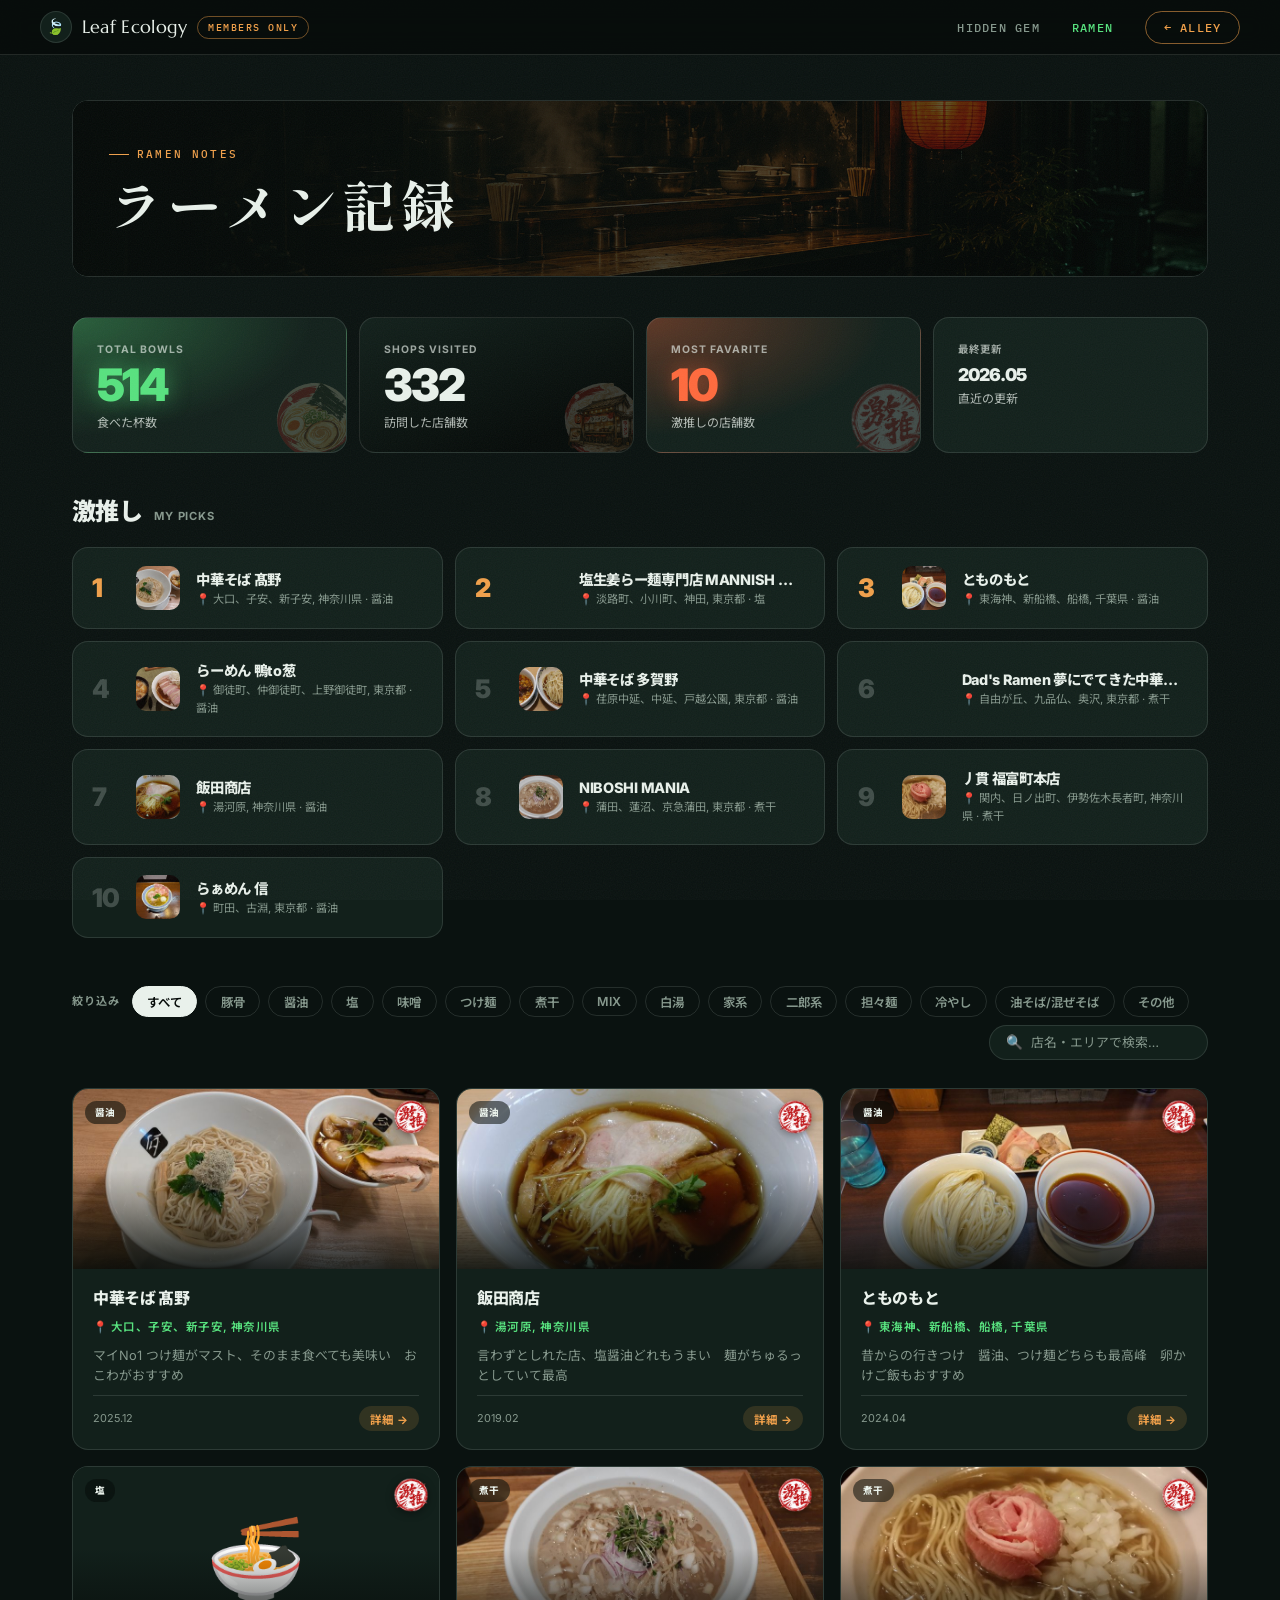
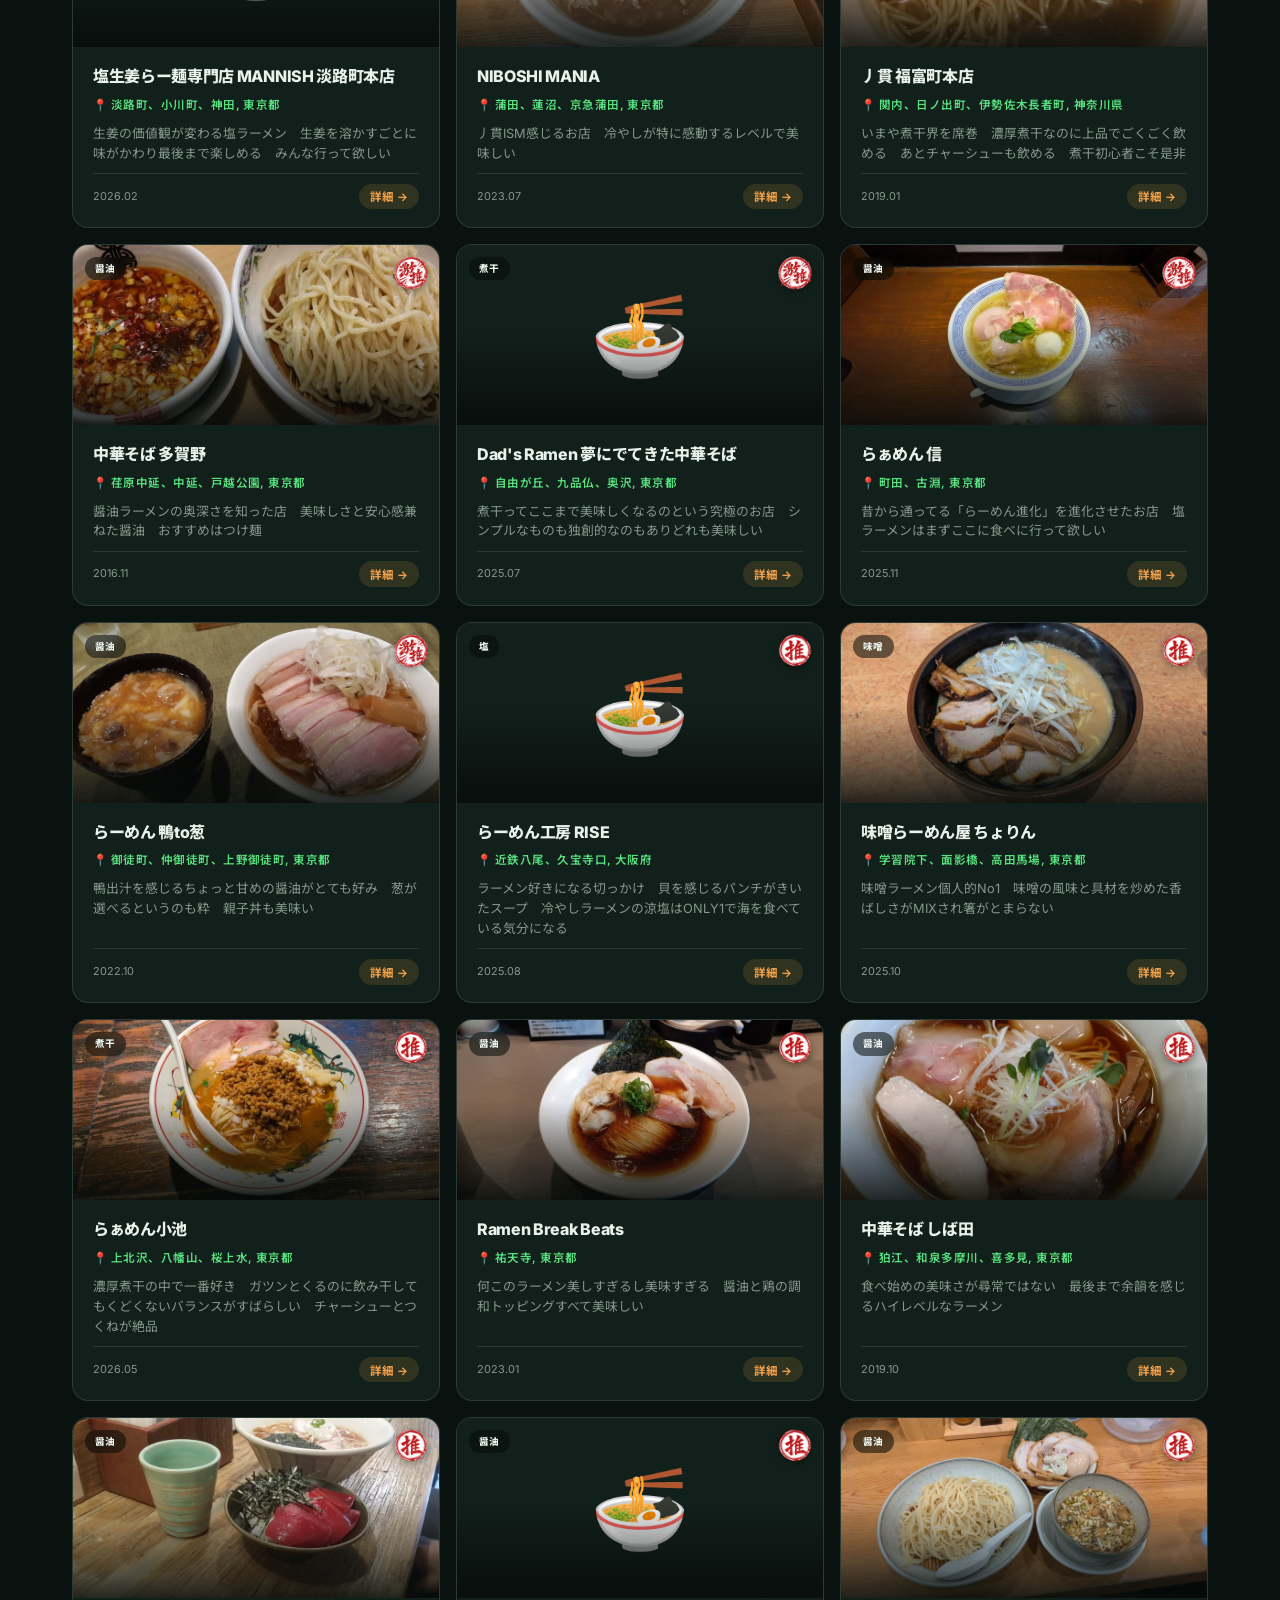
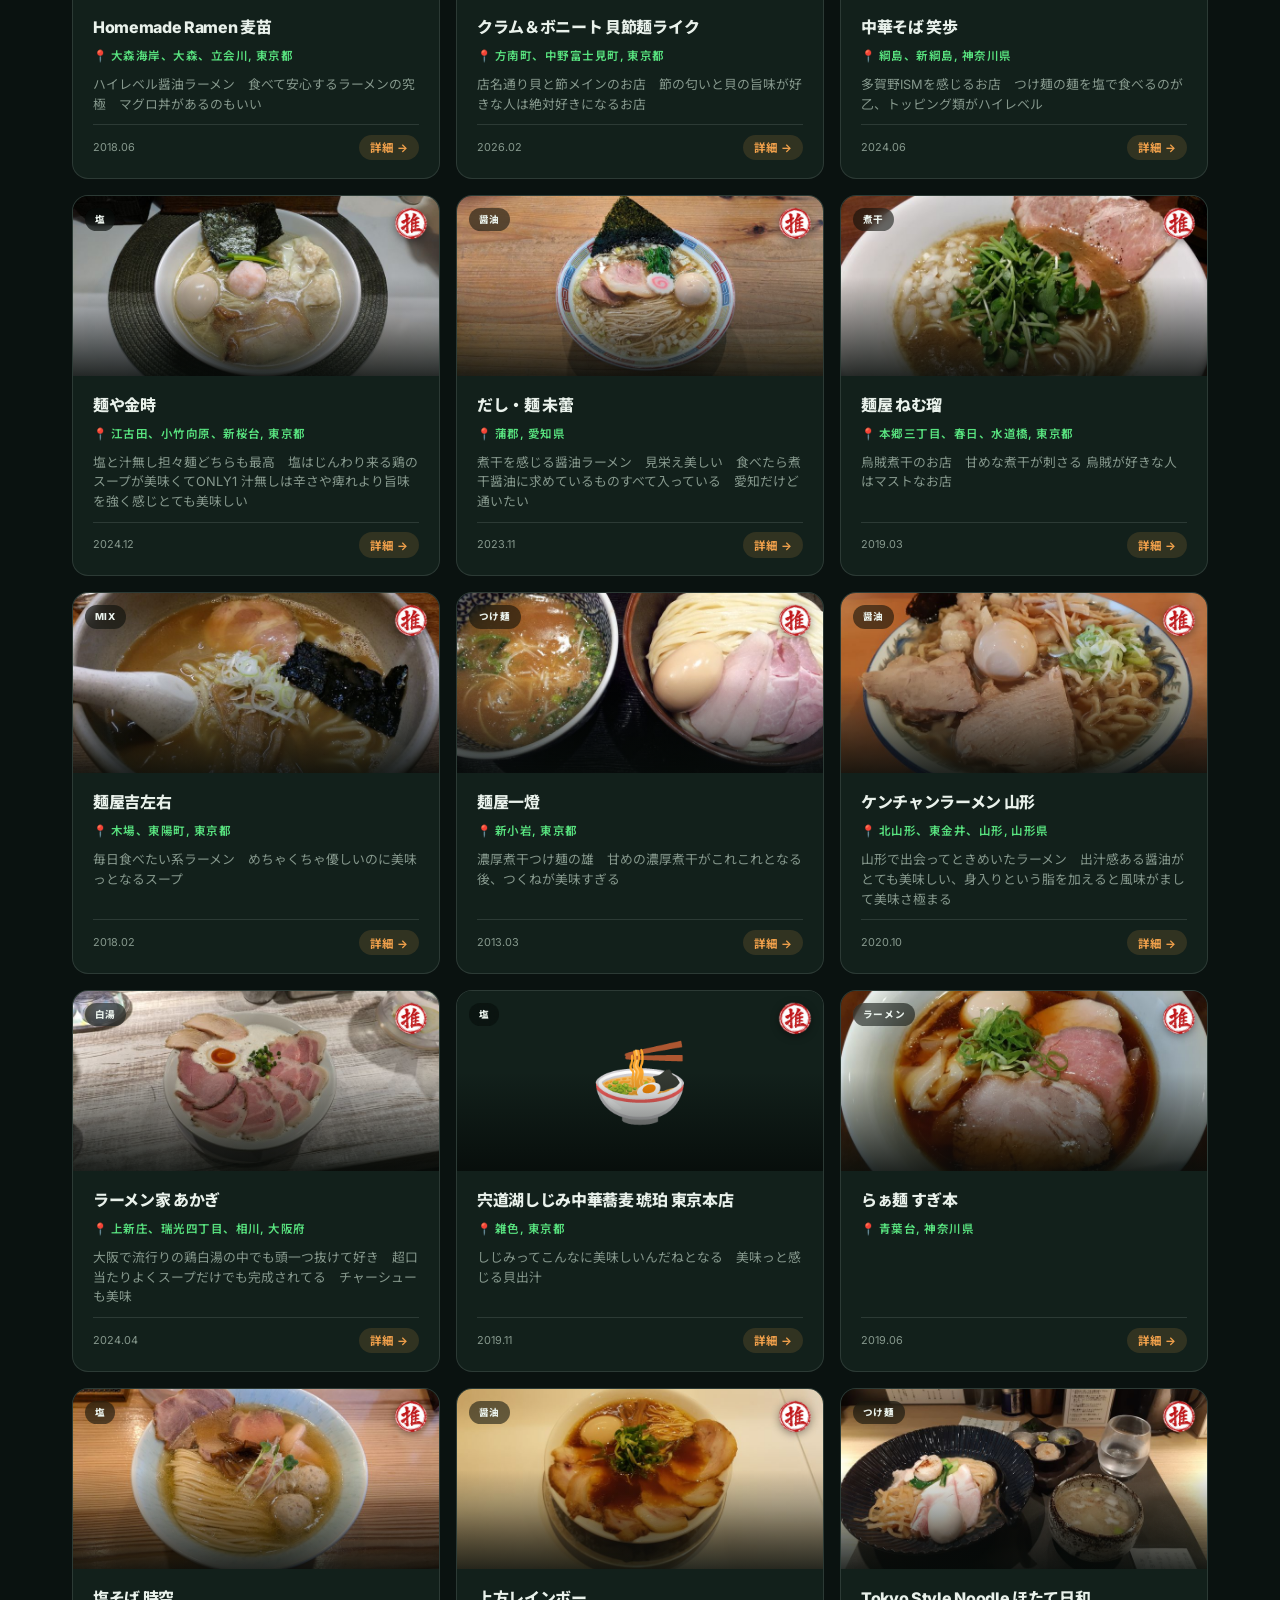
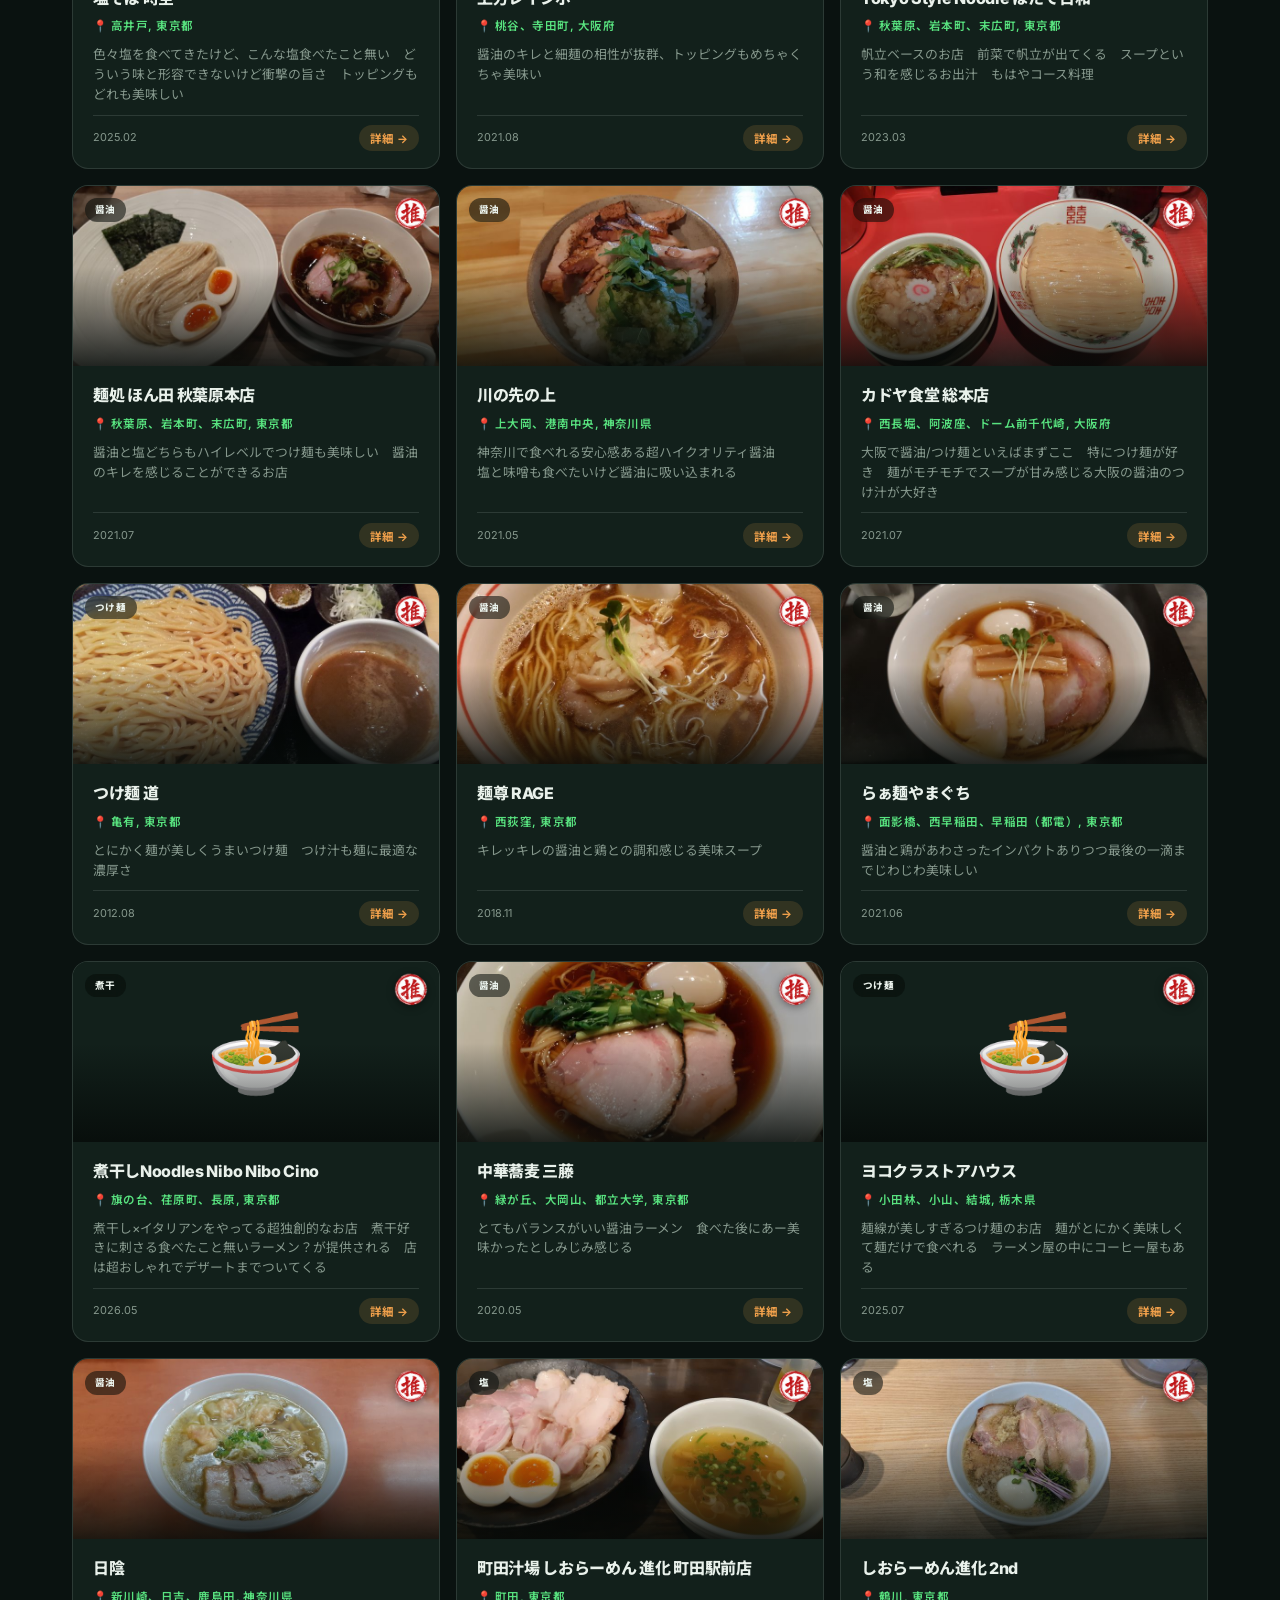
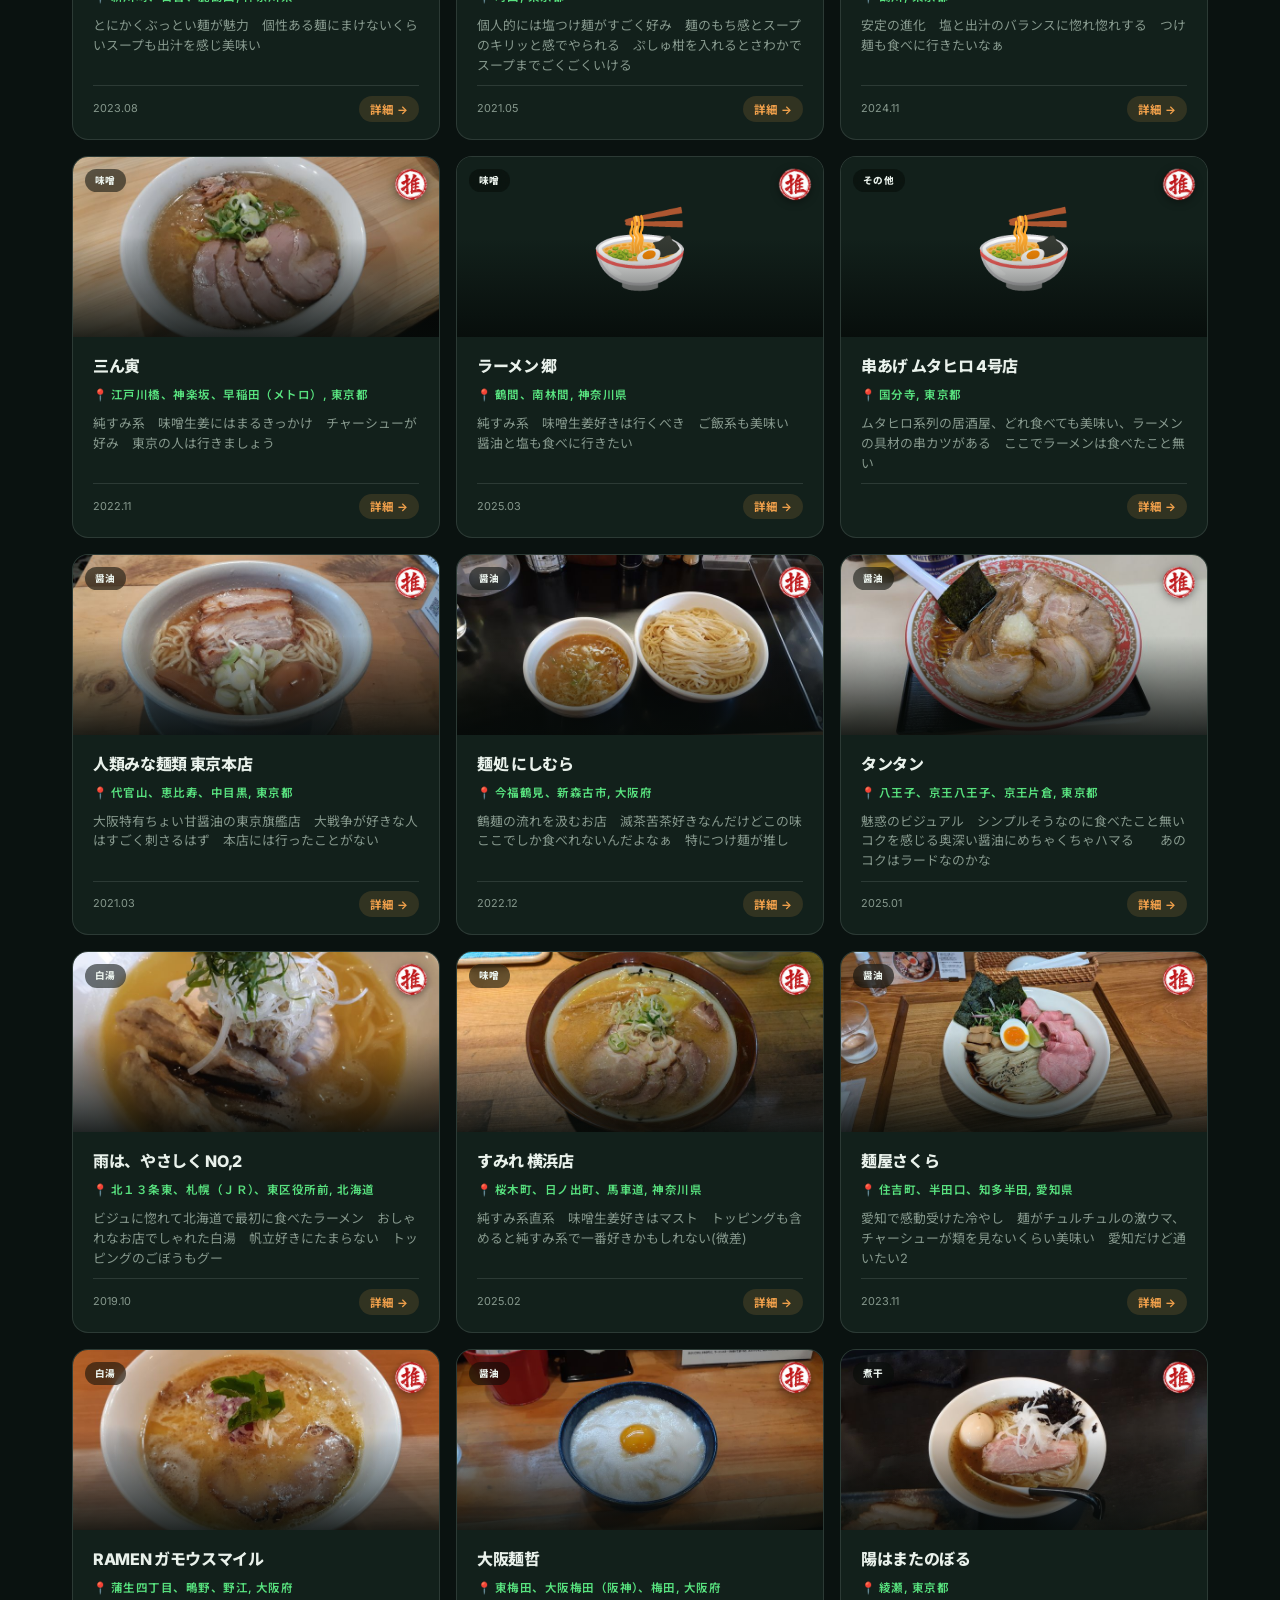
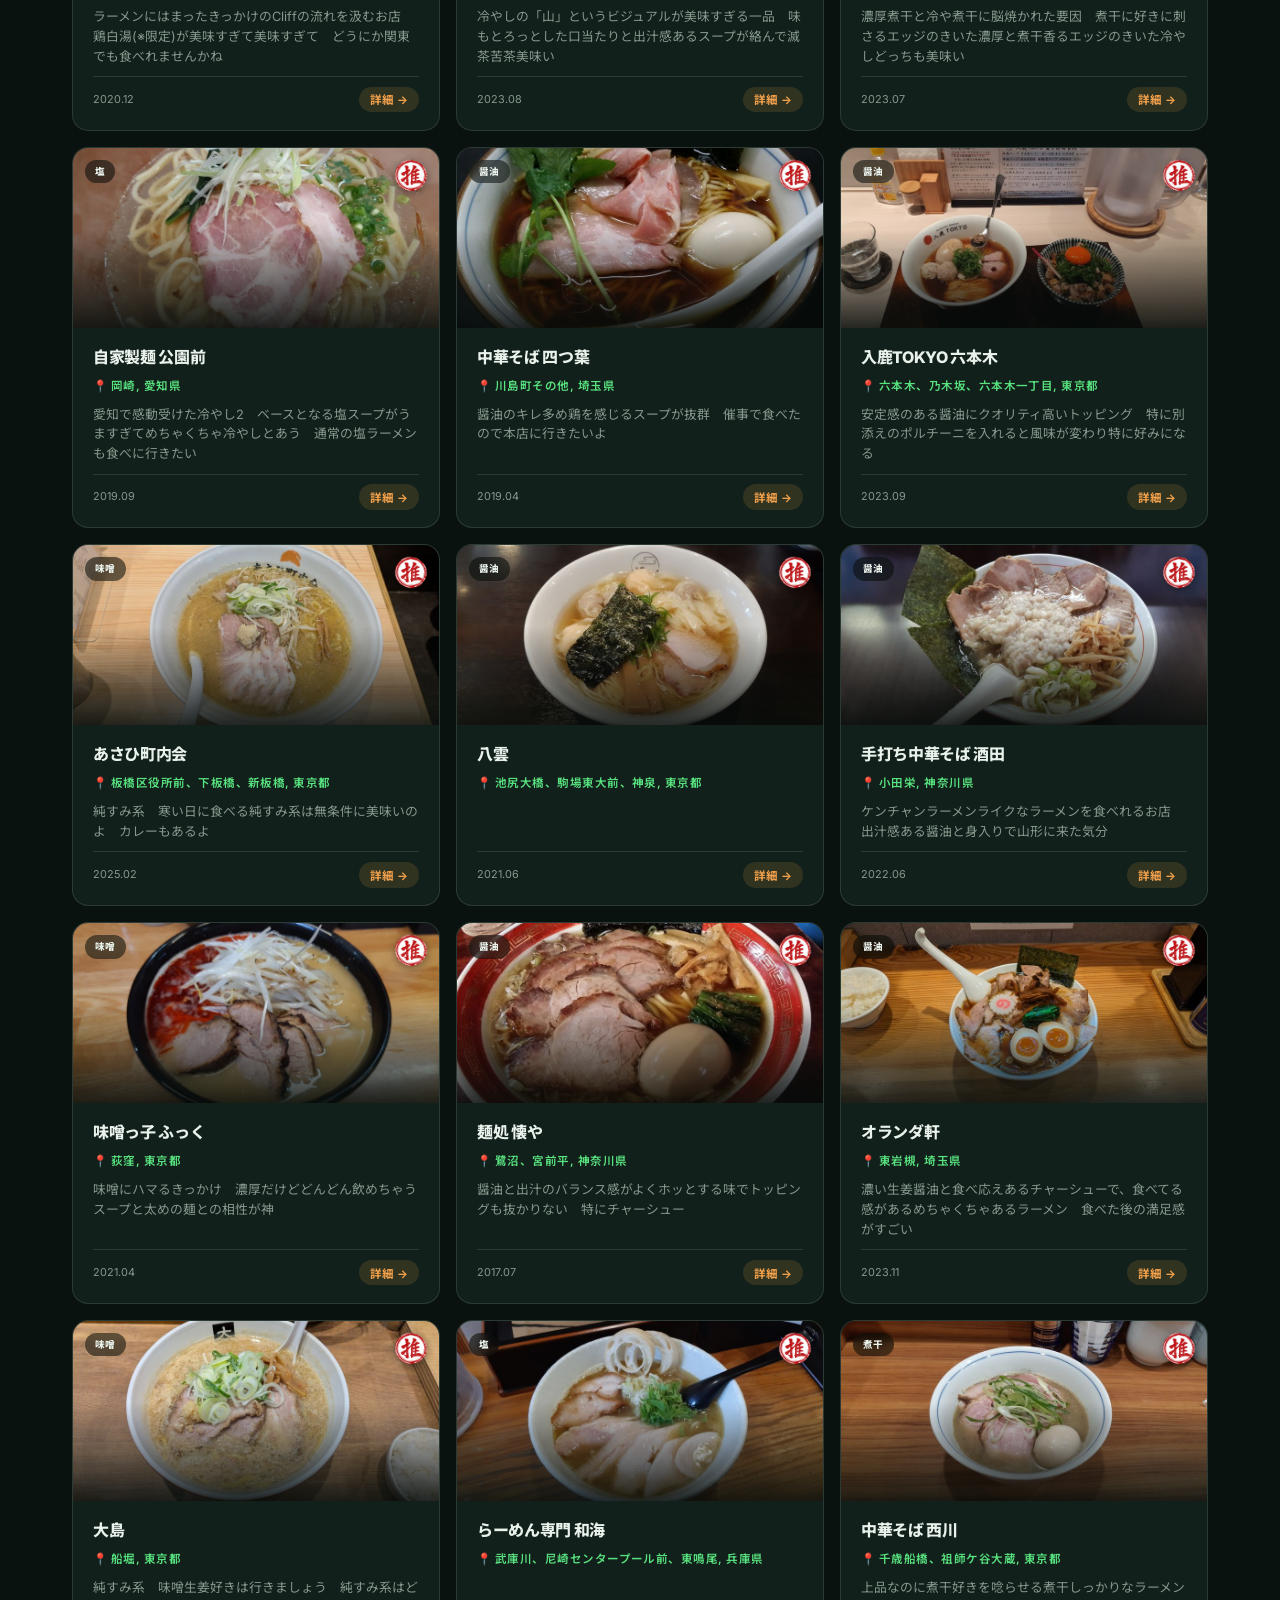
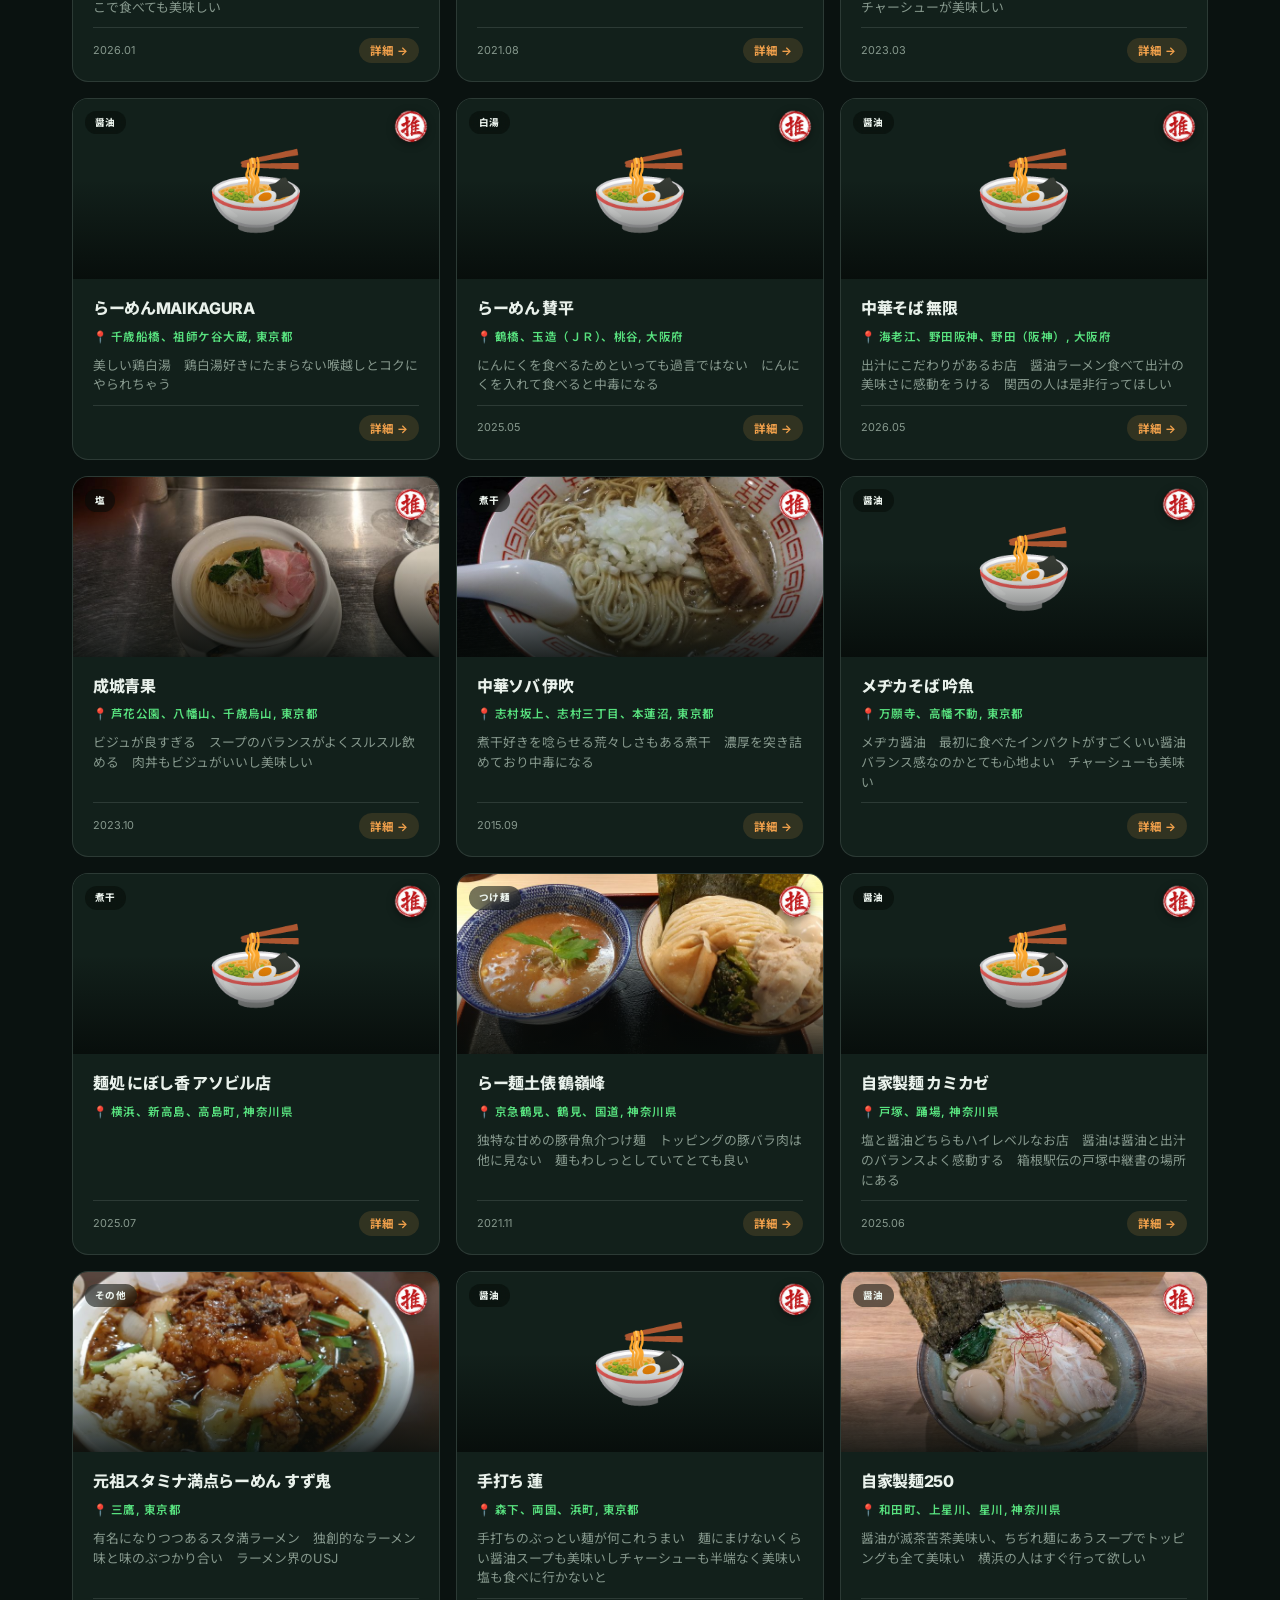
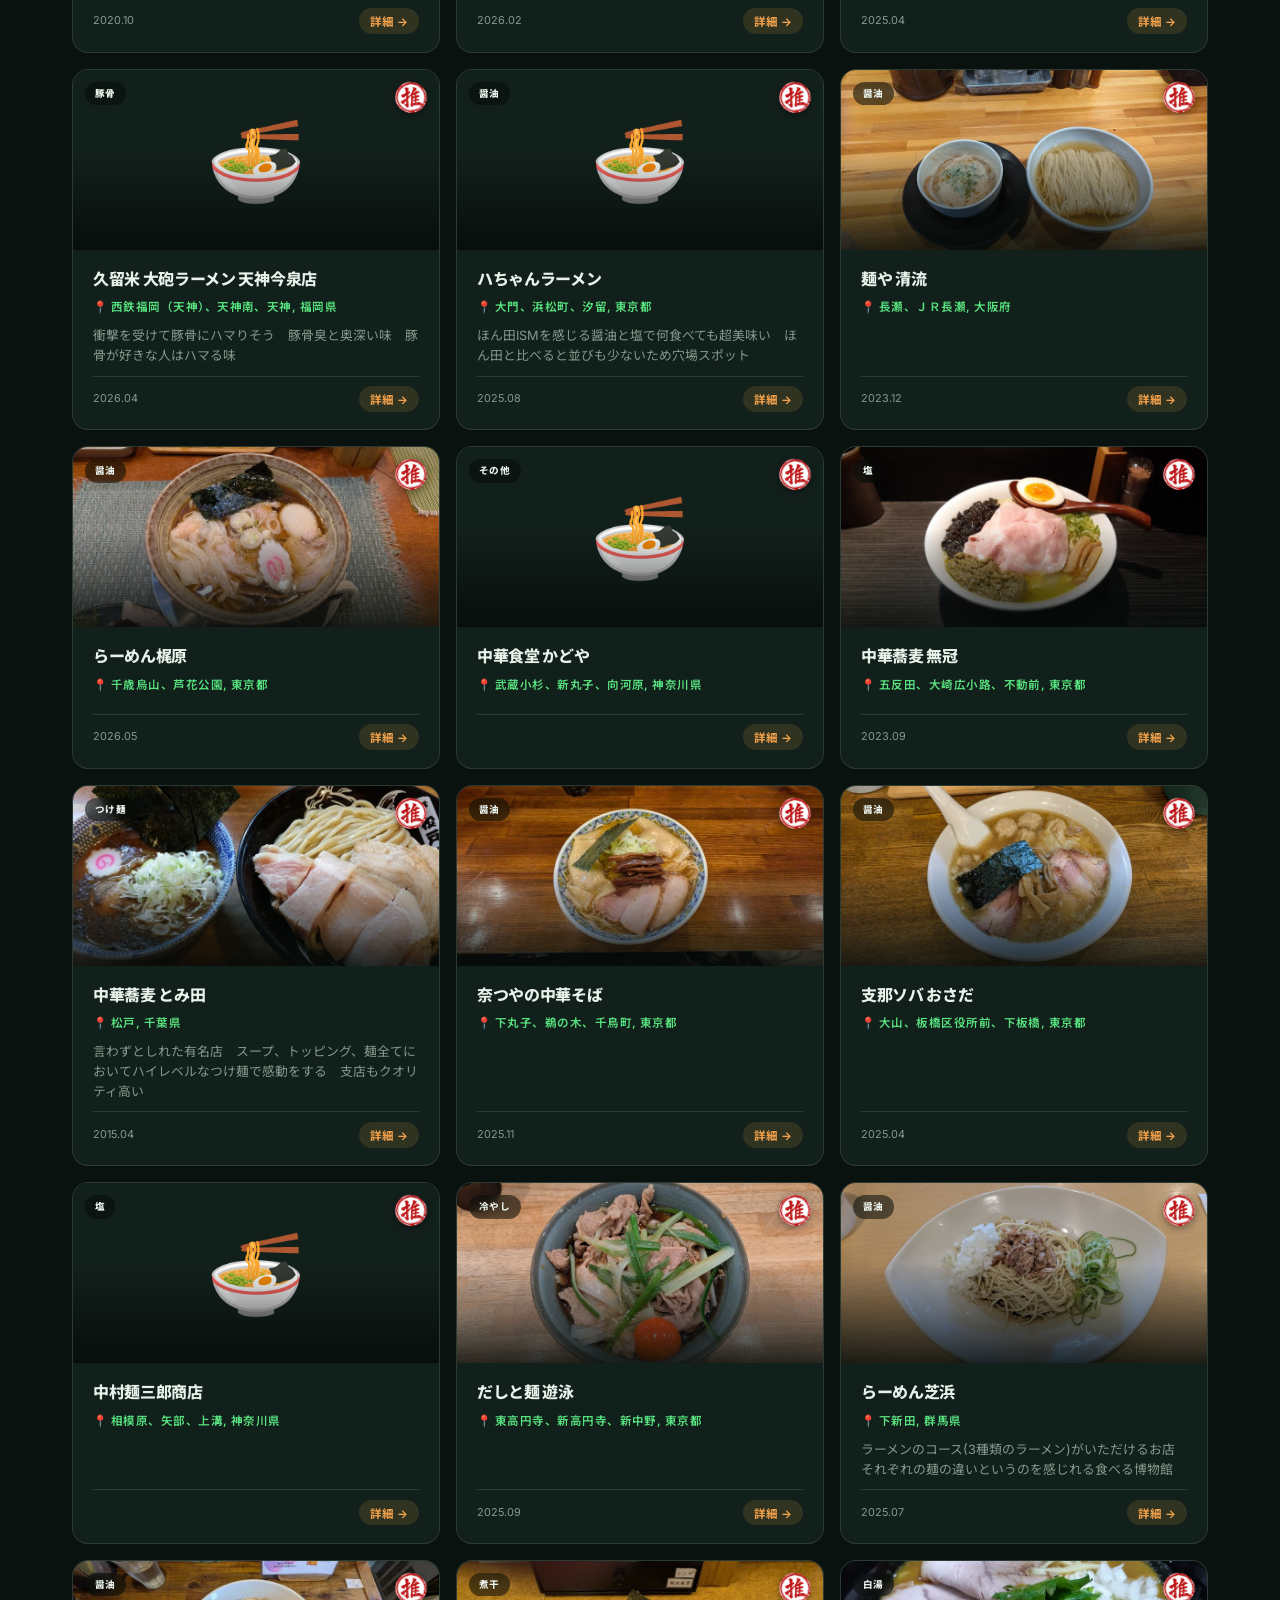
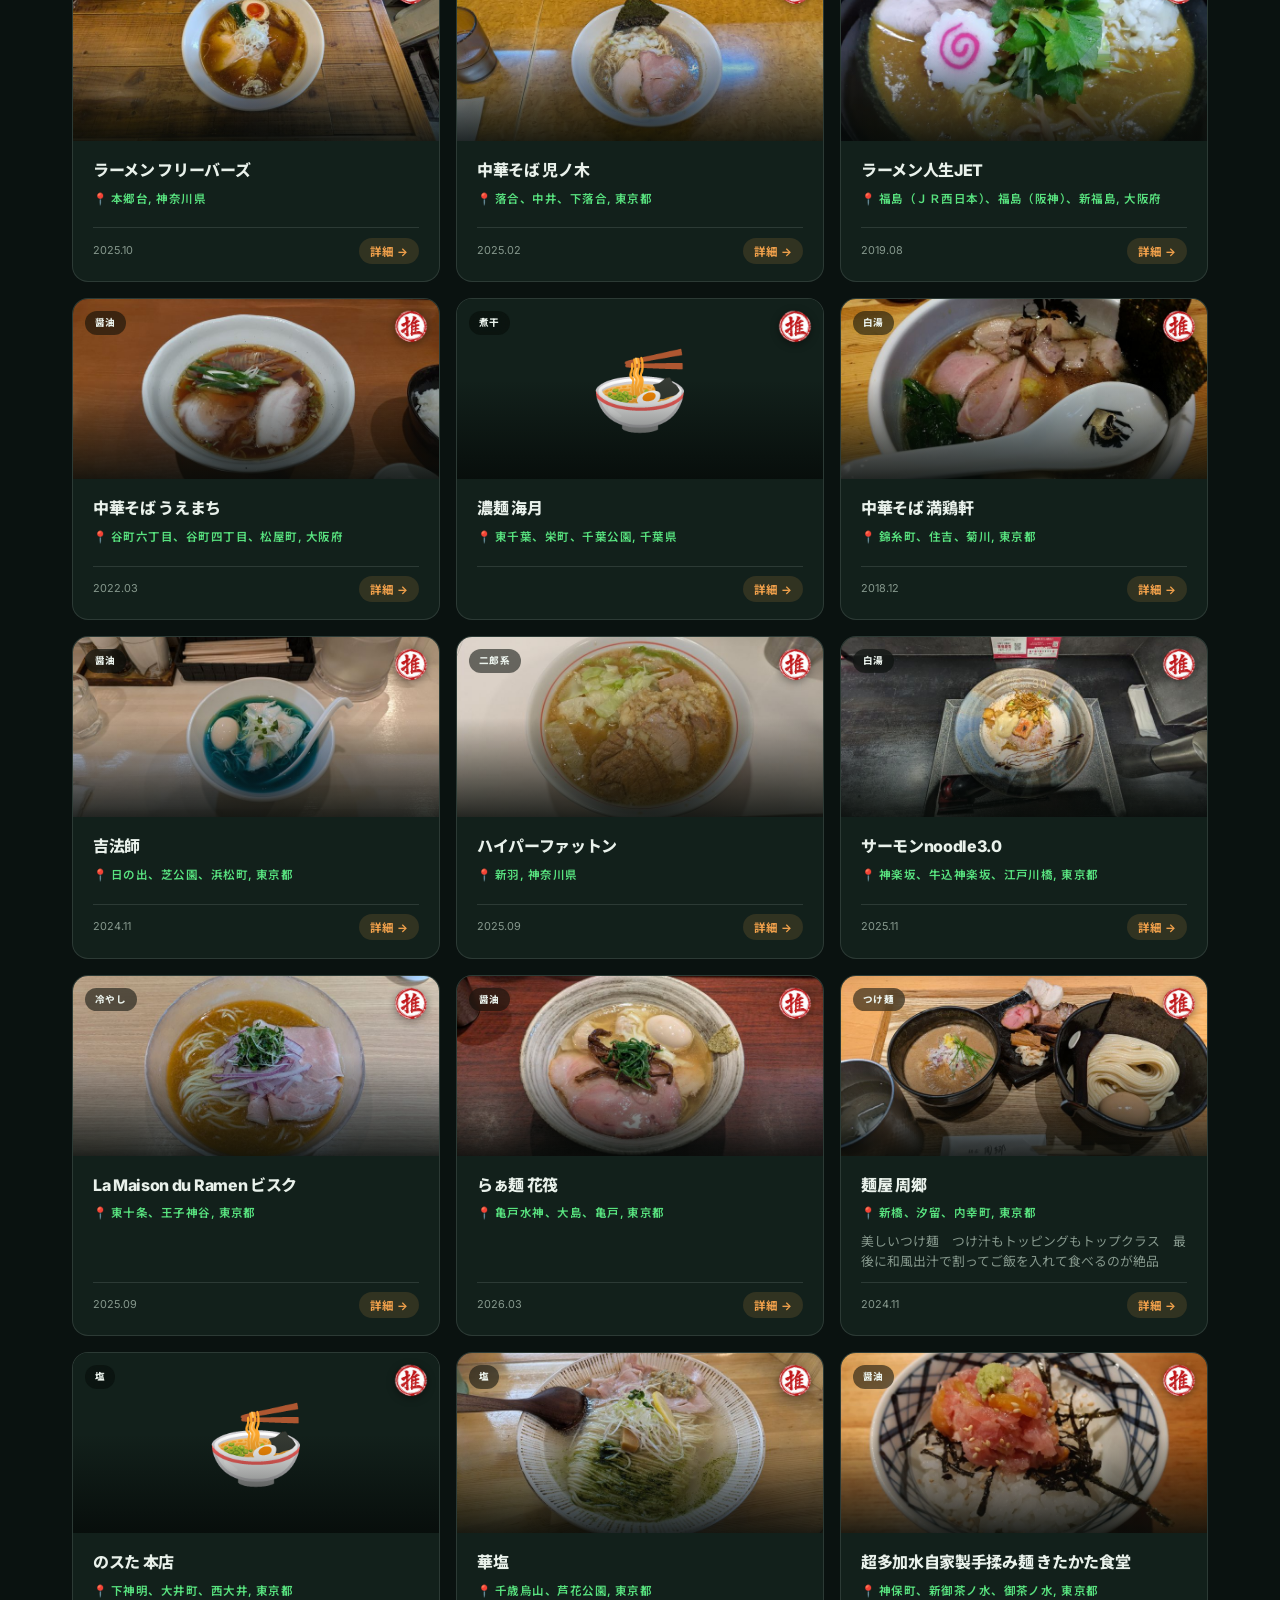
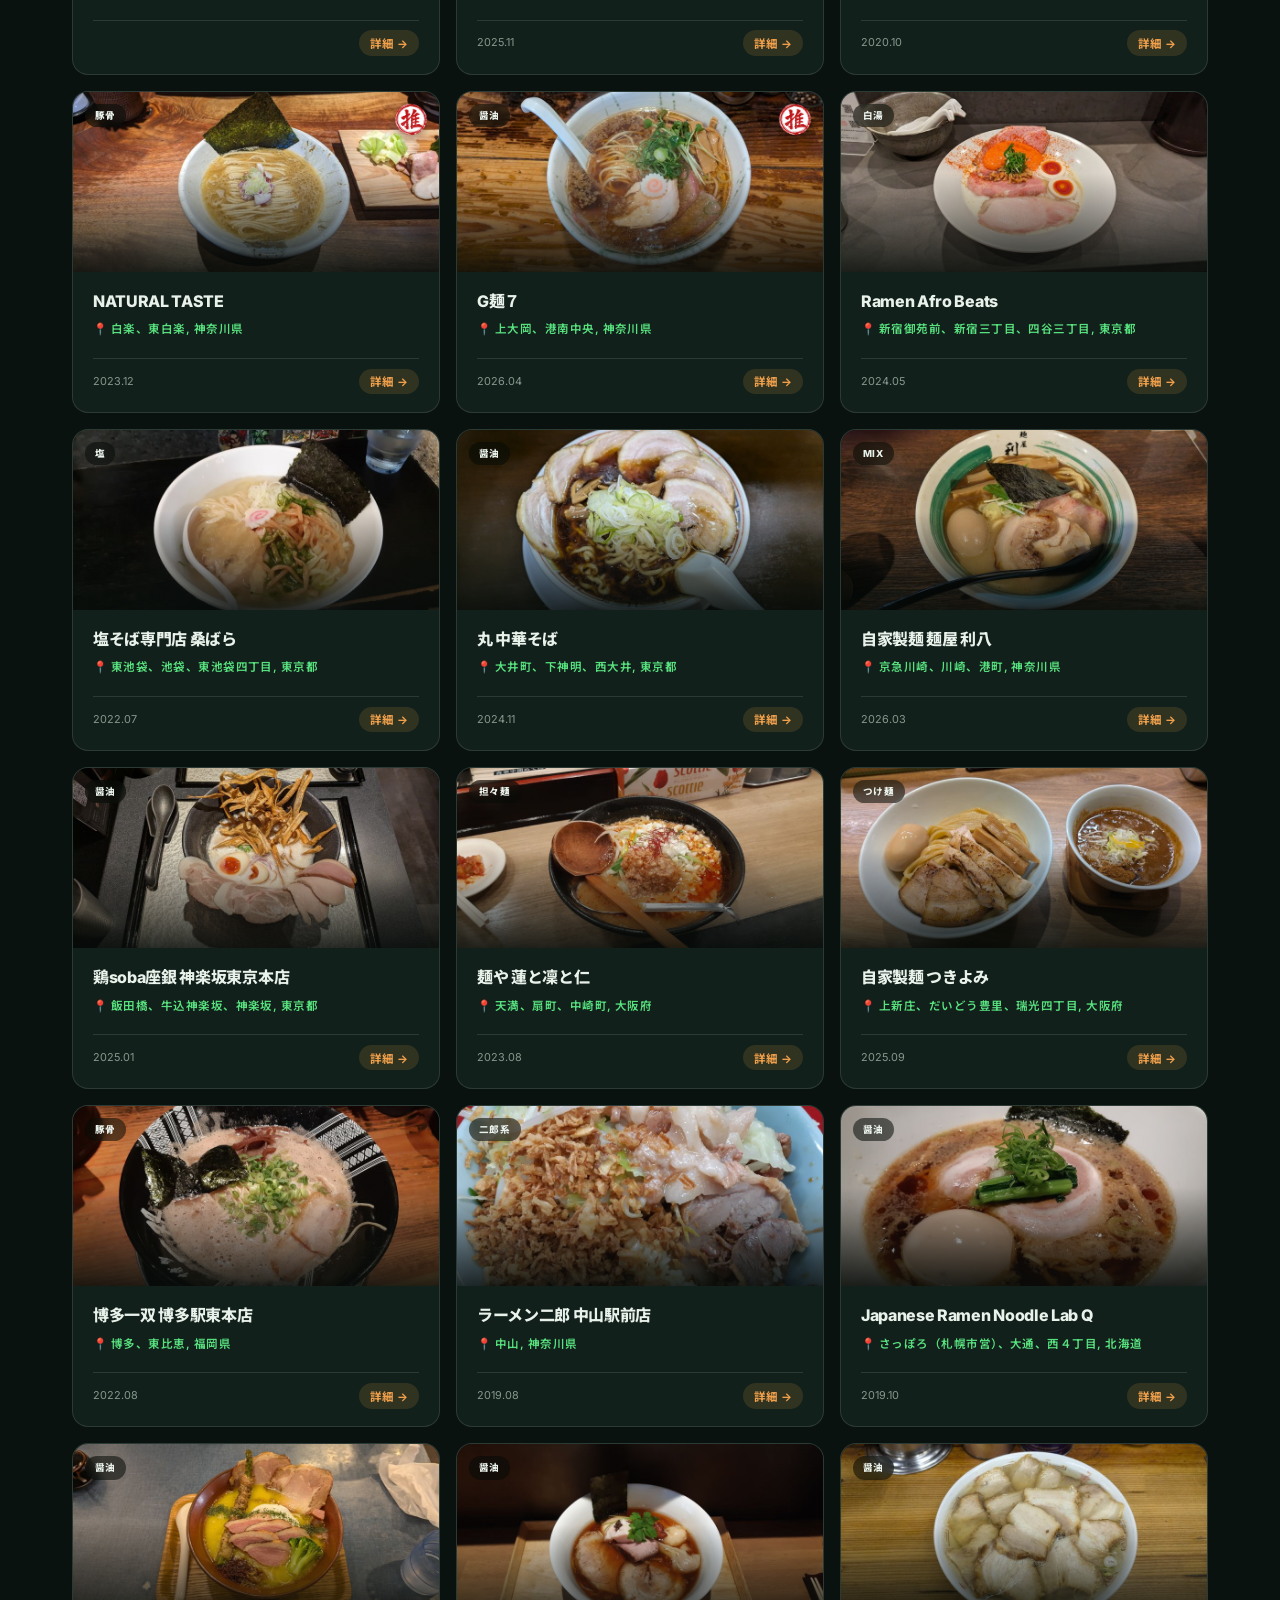
==== commit 41ba5a2e: "site update site update" ====
--- a/ramen.html
+++ b/ramen.html
@@ -40,9 +40,9 @@
     <span class="nav-badge">Members Only</span>
   </a>
   <ul class="nav-links" id="nav-links">
-    <li><a href="index.html#rooms">The Rooms</a></li>
+    <li><a href="index.html#rooms">Hidden Gem</a></li>
     <li><a href="ramen.html" class="active">Ramen</a></li>
-    <li><a href="index.html" class="nav-cta">← 路地へ</a></li>
+    <li><a href="index.html" class="nav-cta">← Alley</a></li>
   </ul>
   <button class="nav-hamburger" id="nav-hamburger" aria-label="メニュー" aria-expanded="false">
     <span></span><span></span><span></span>
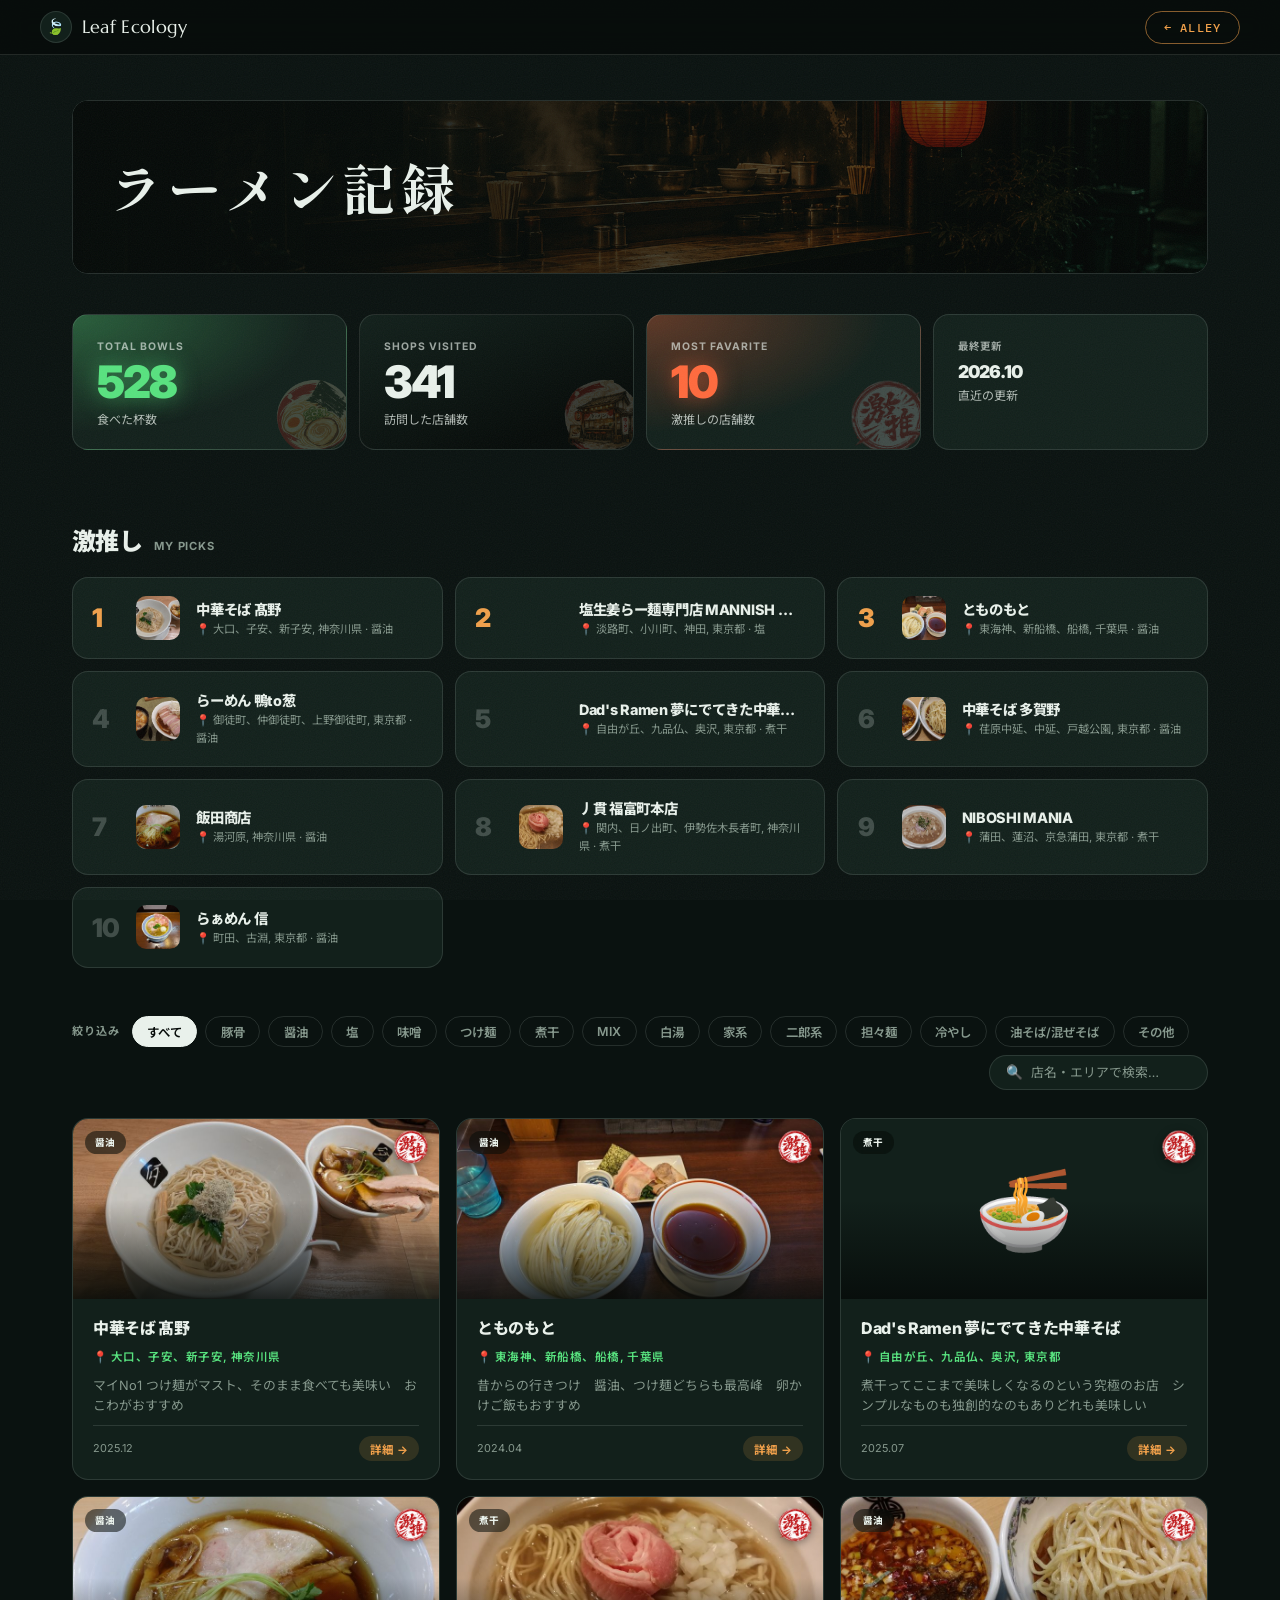
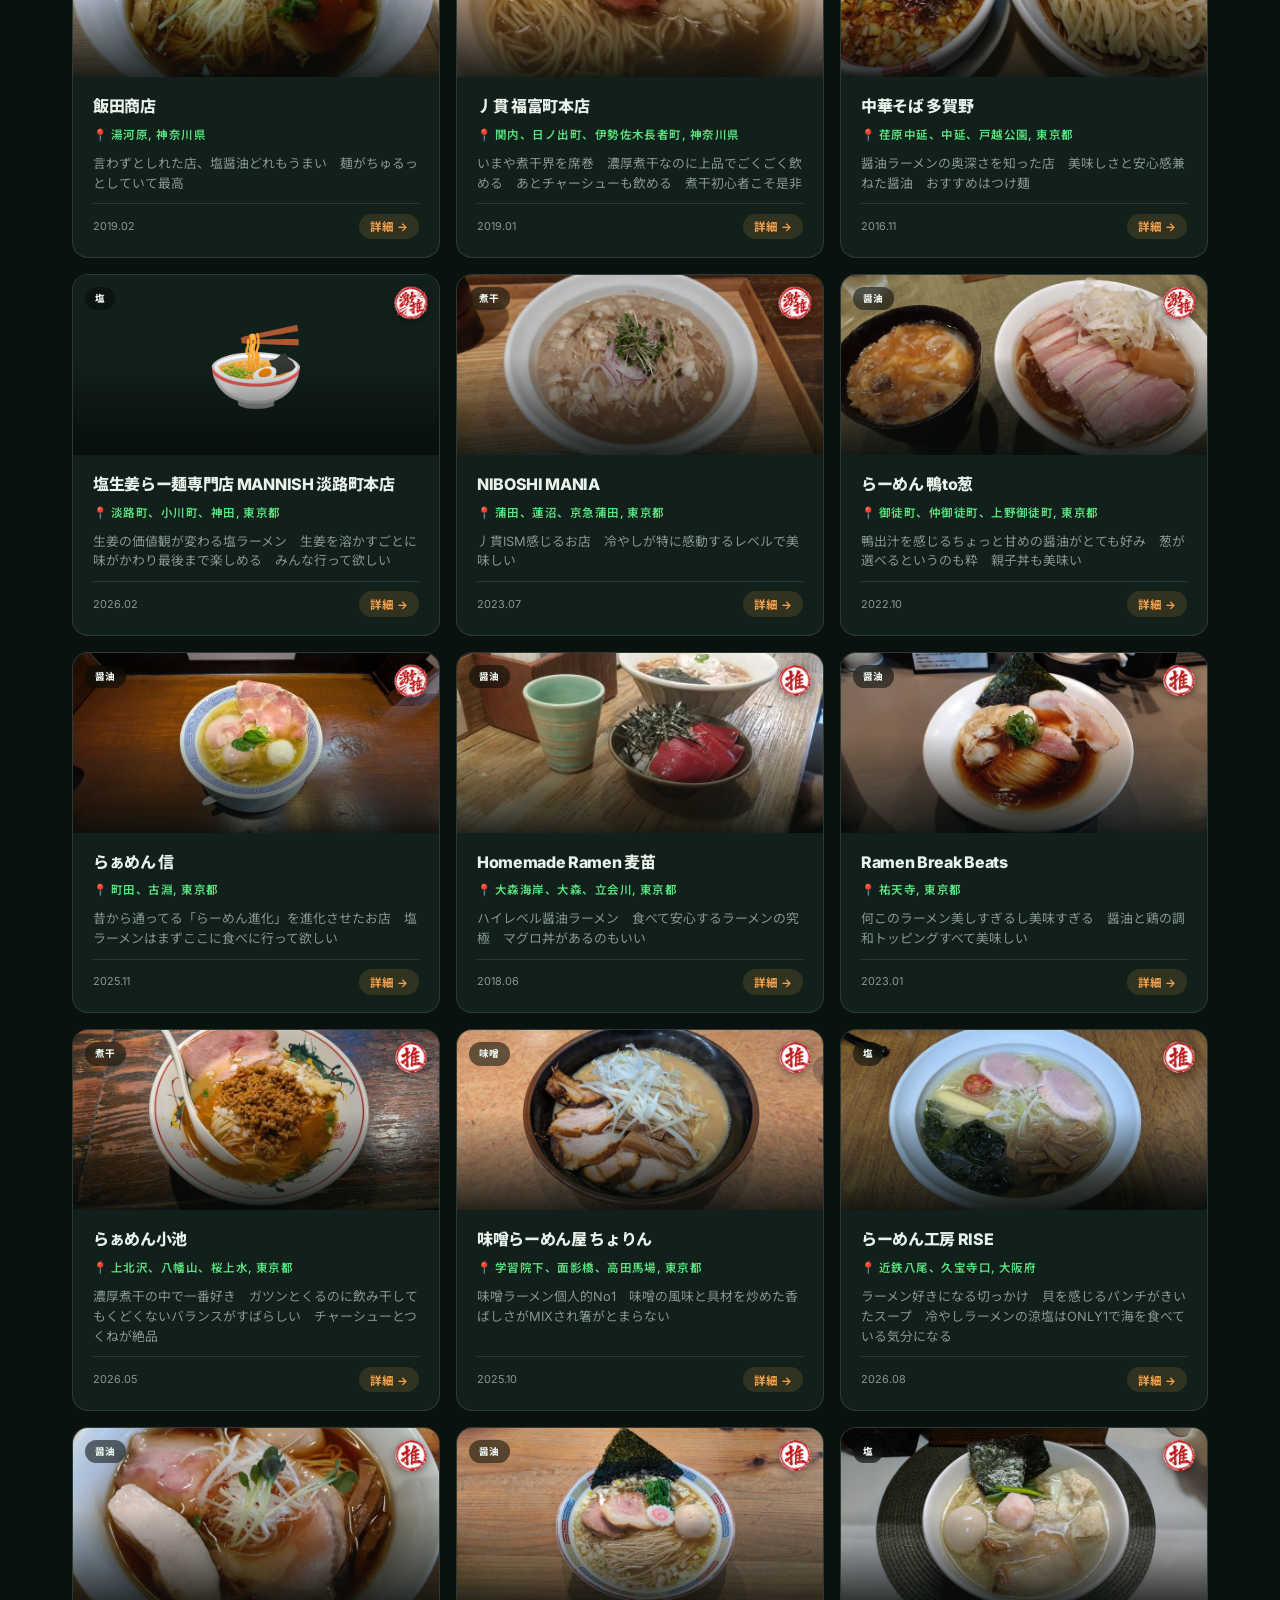
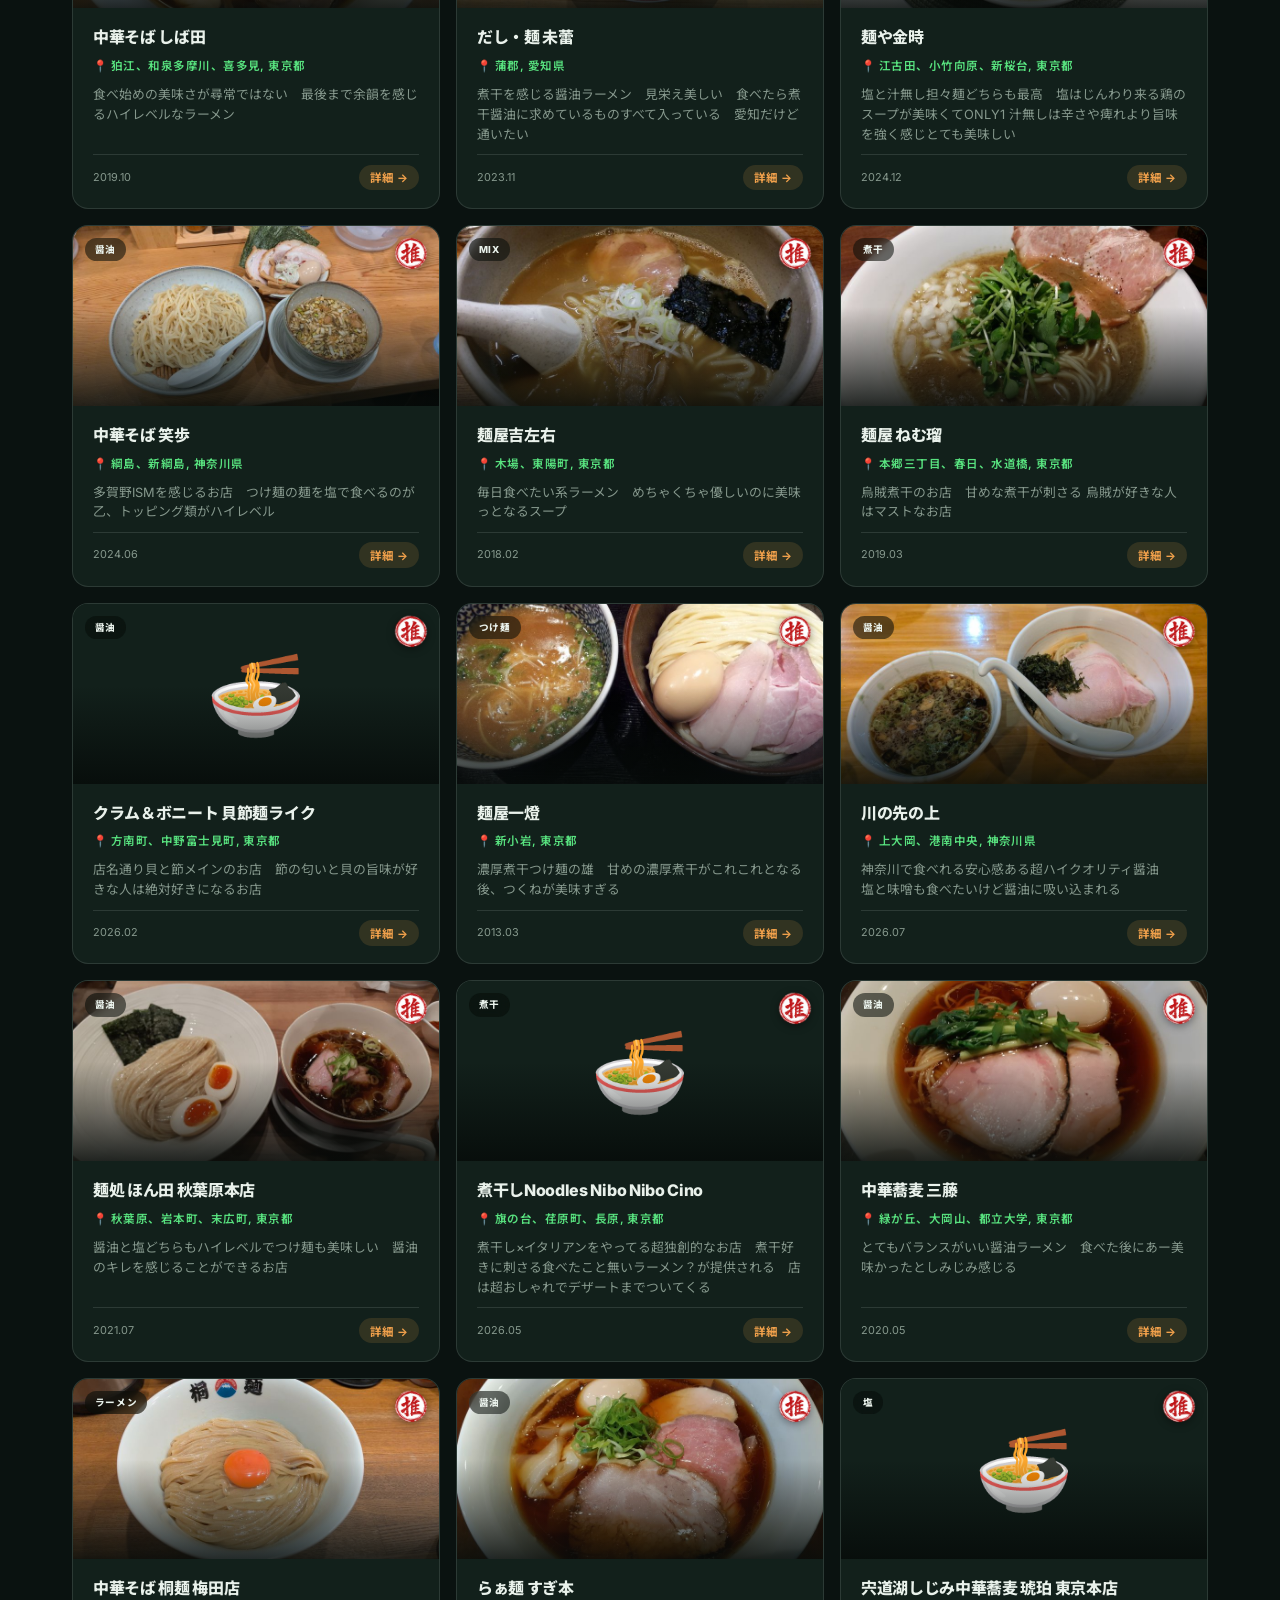
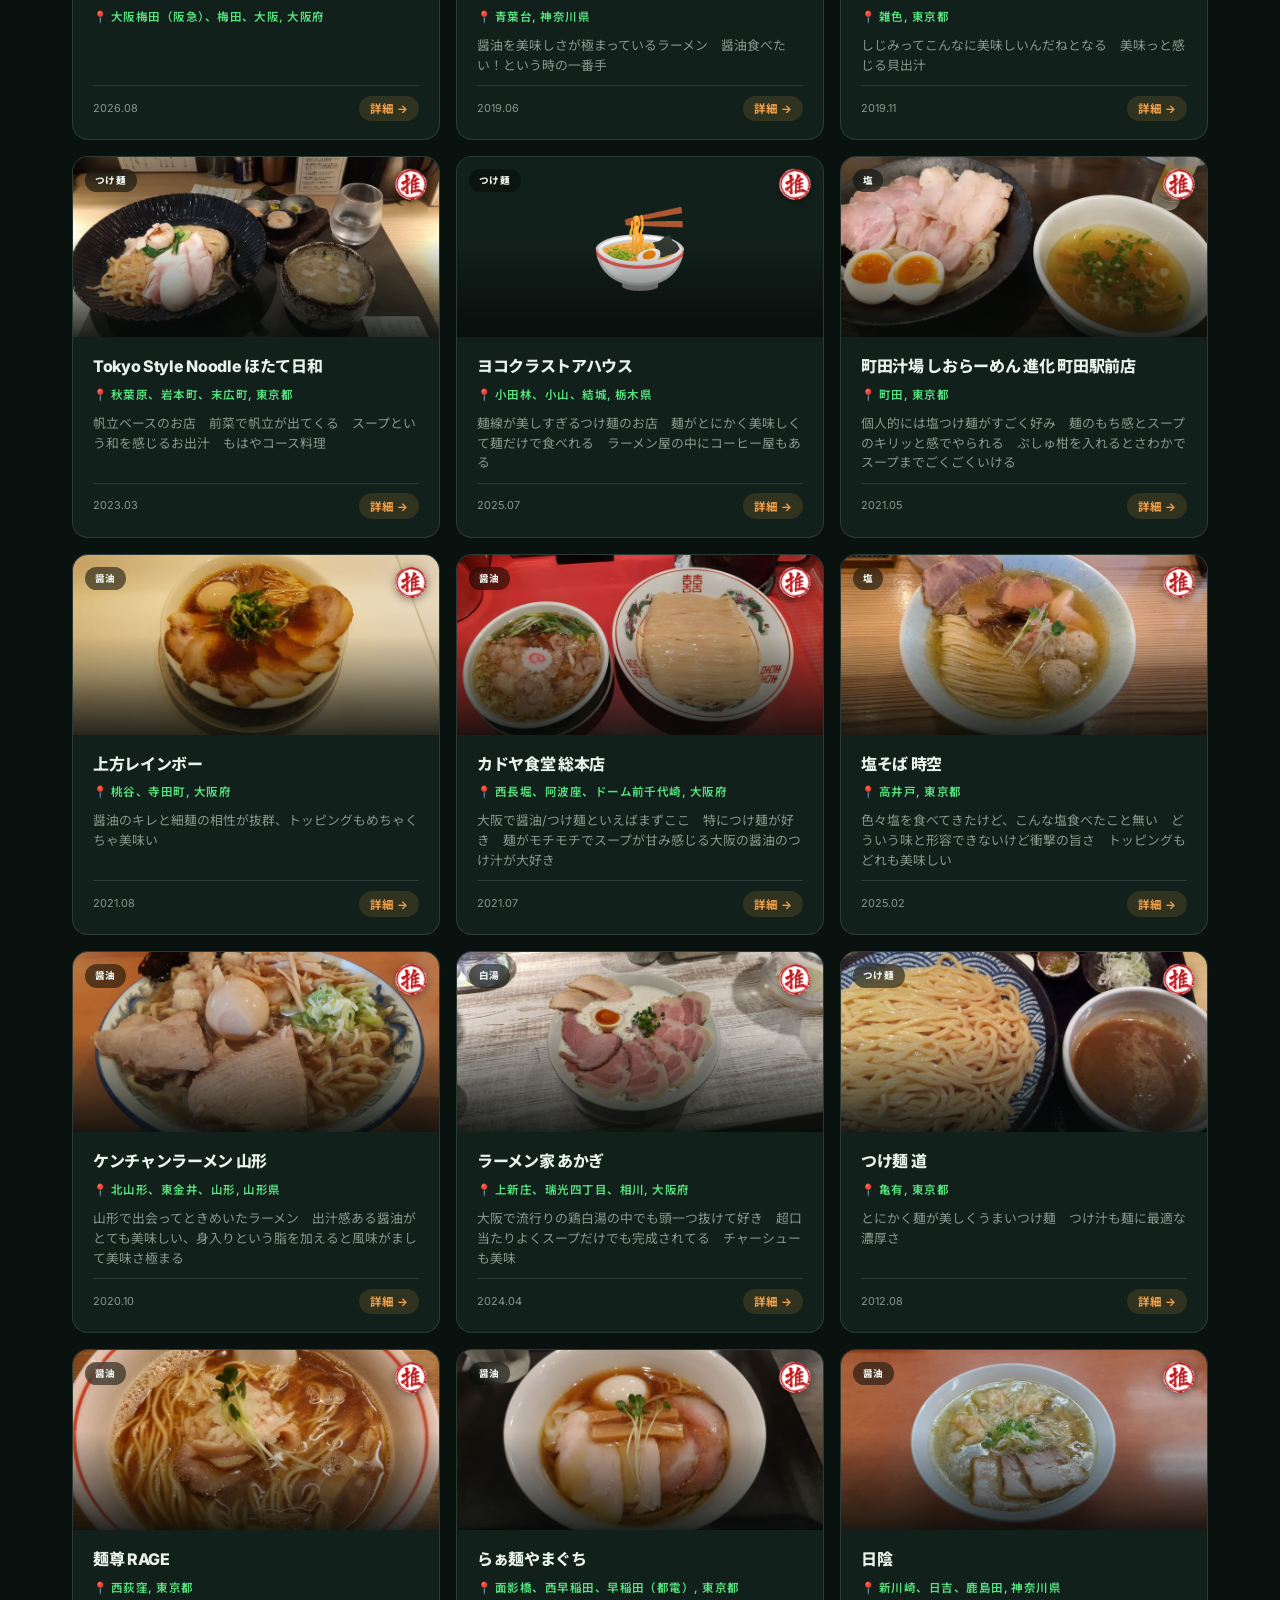
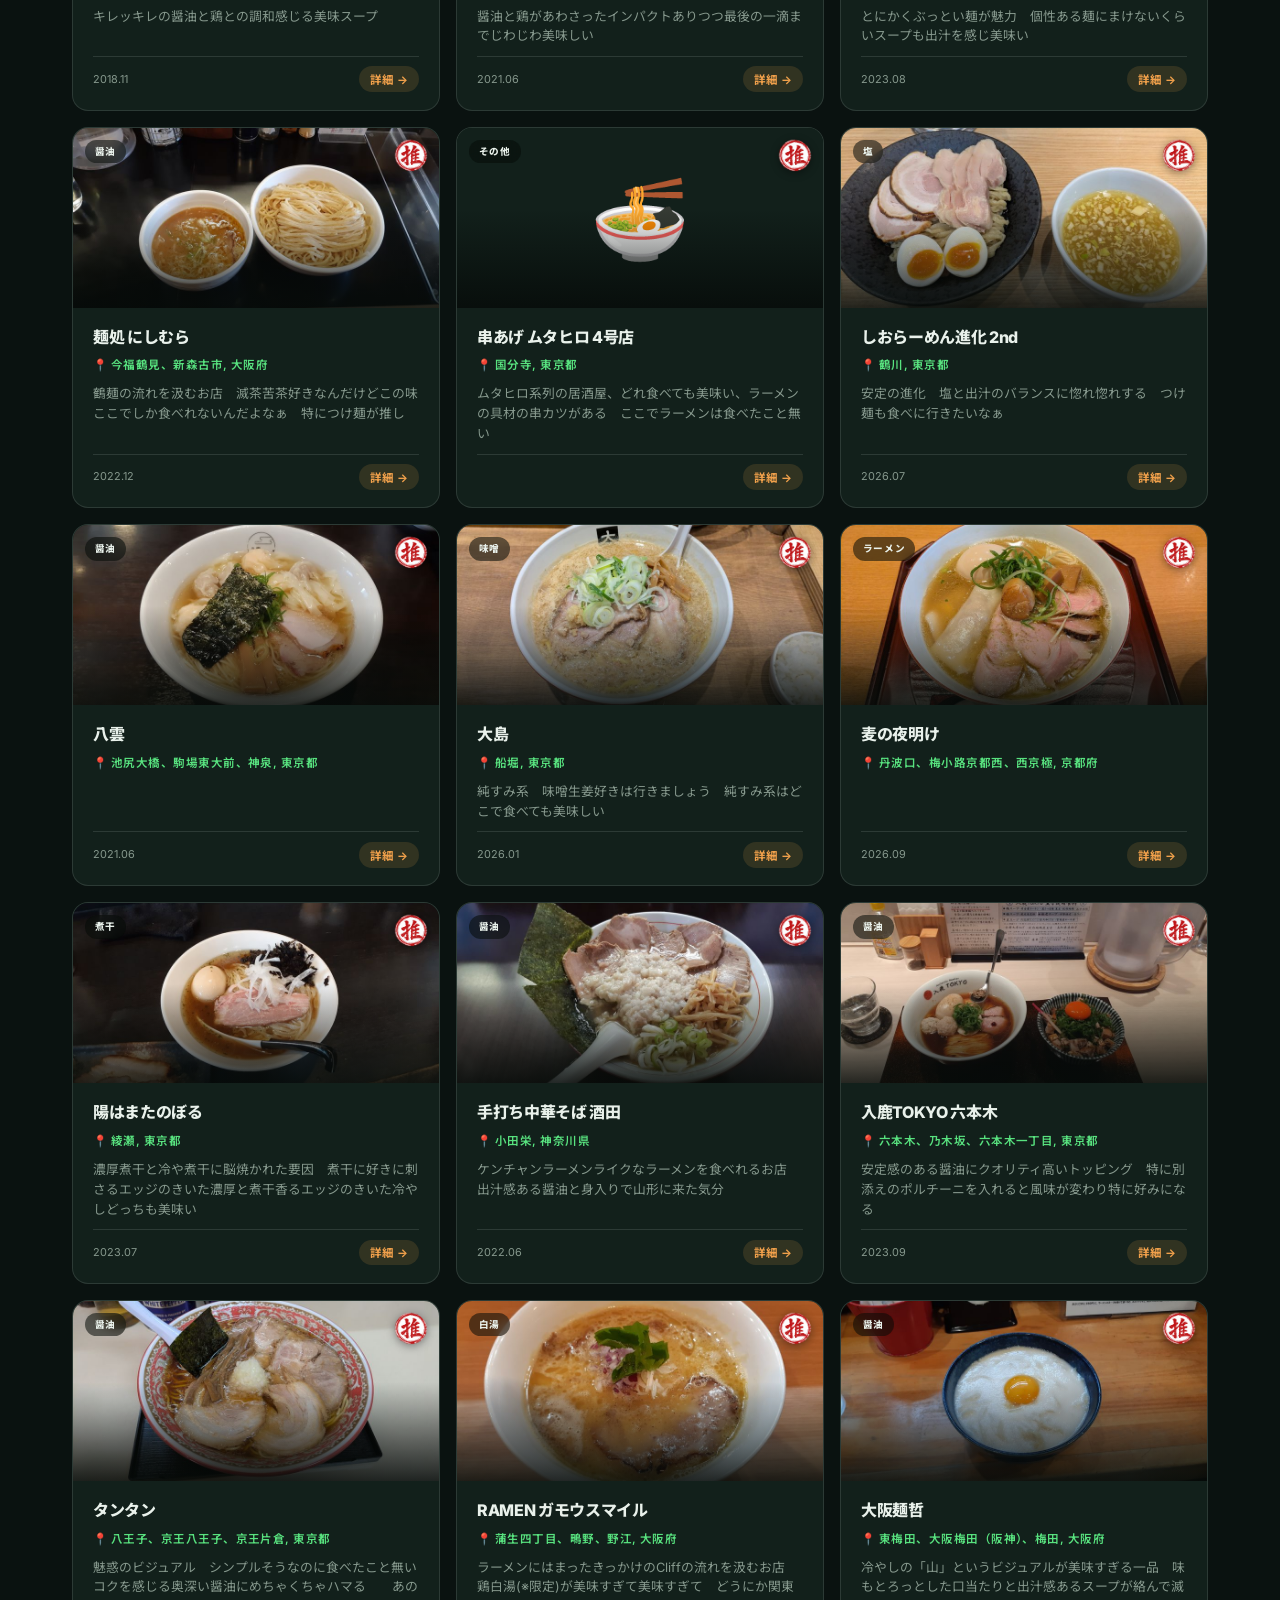
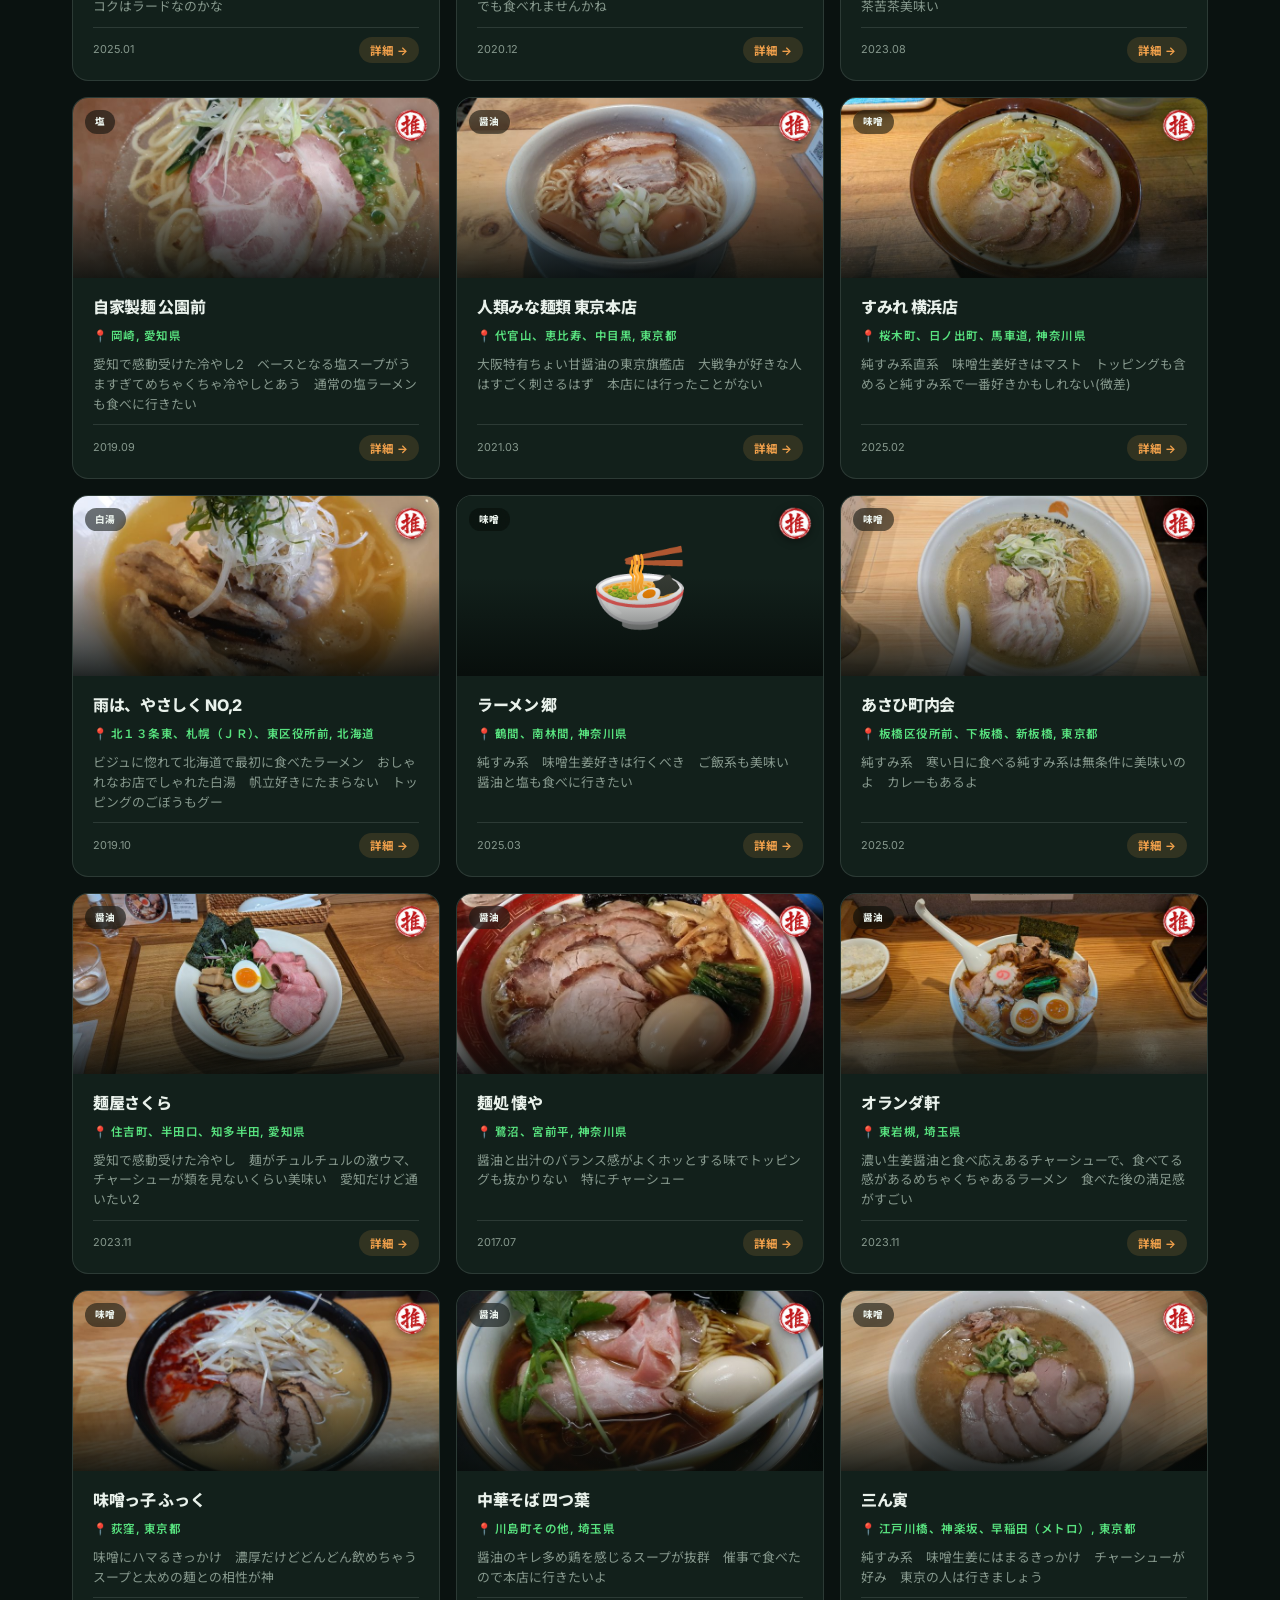
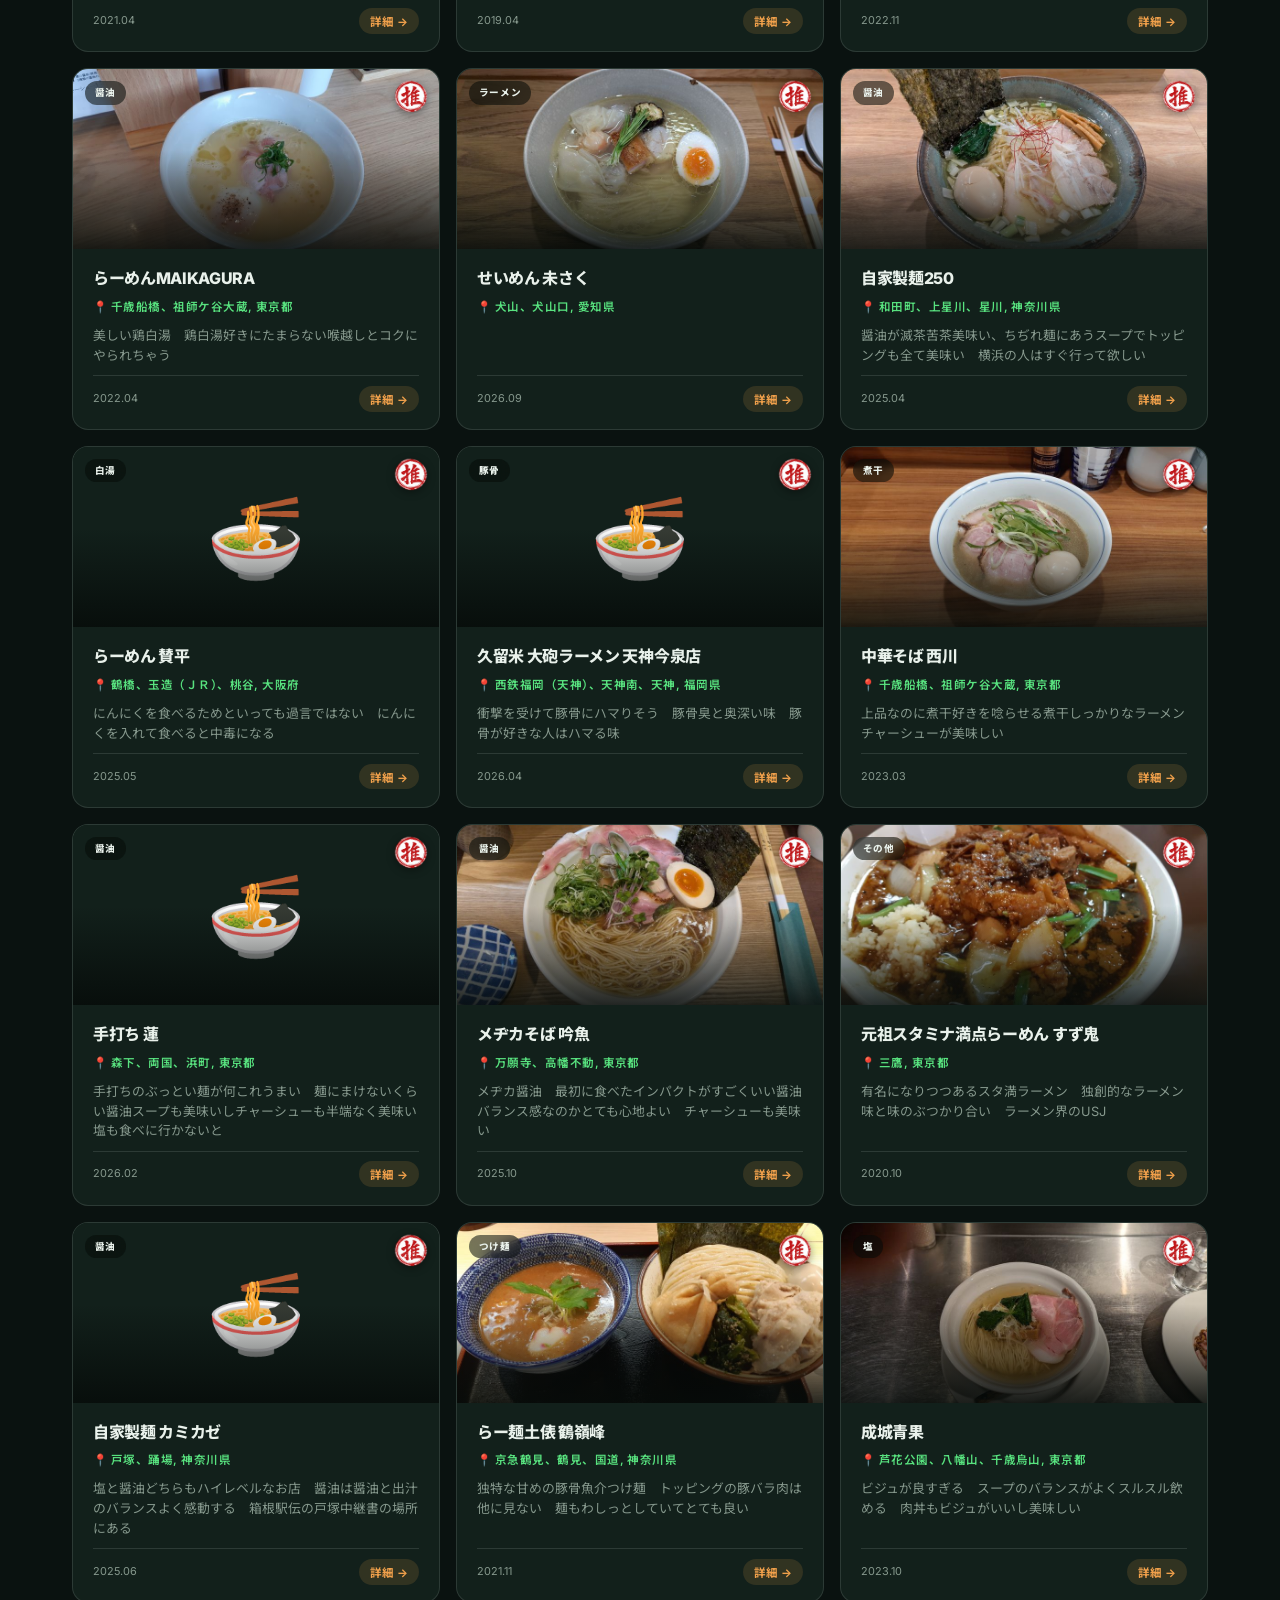
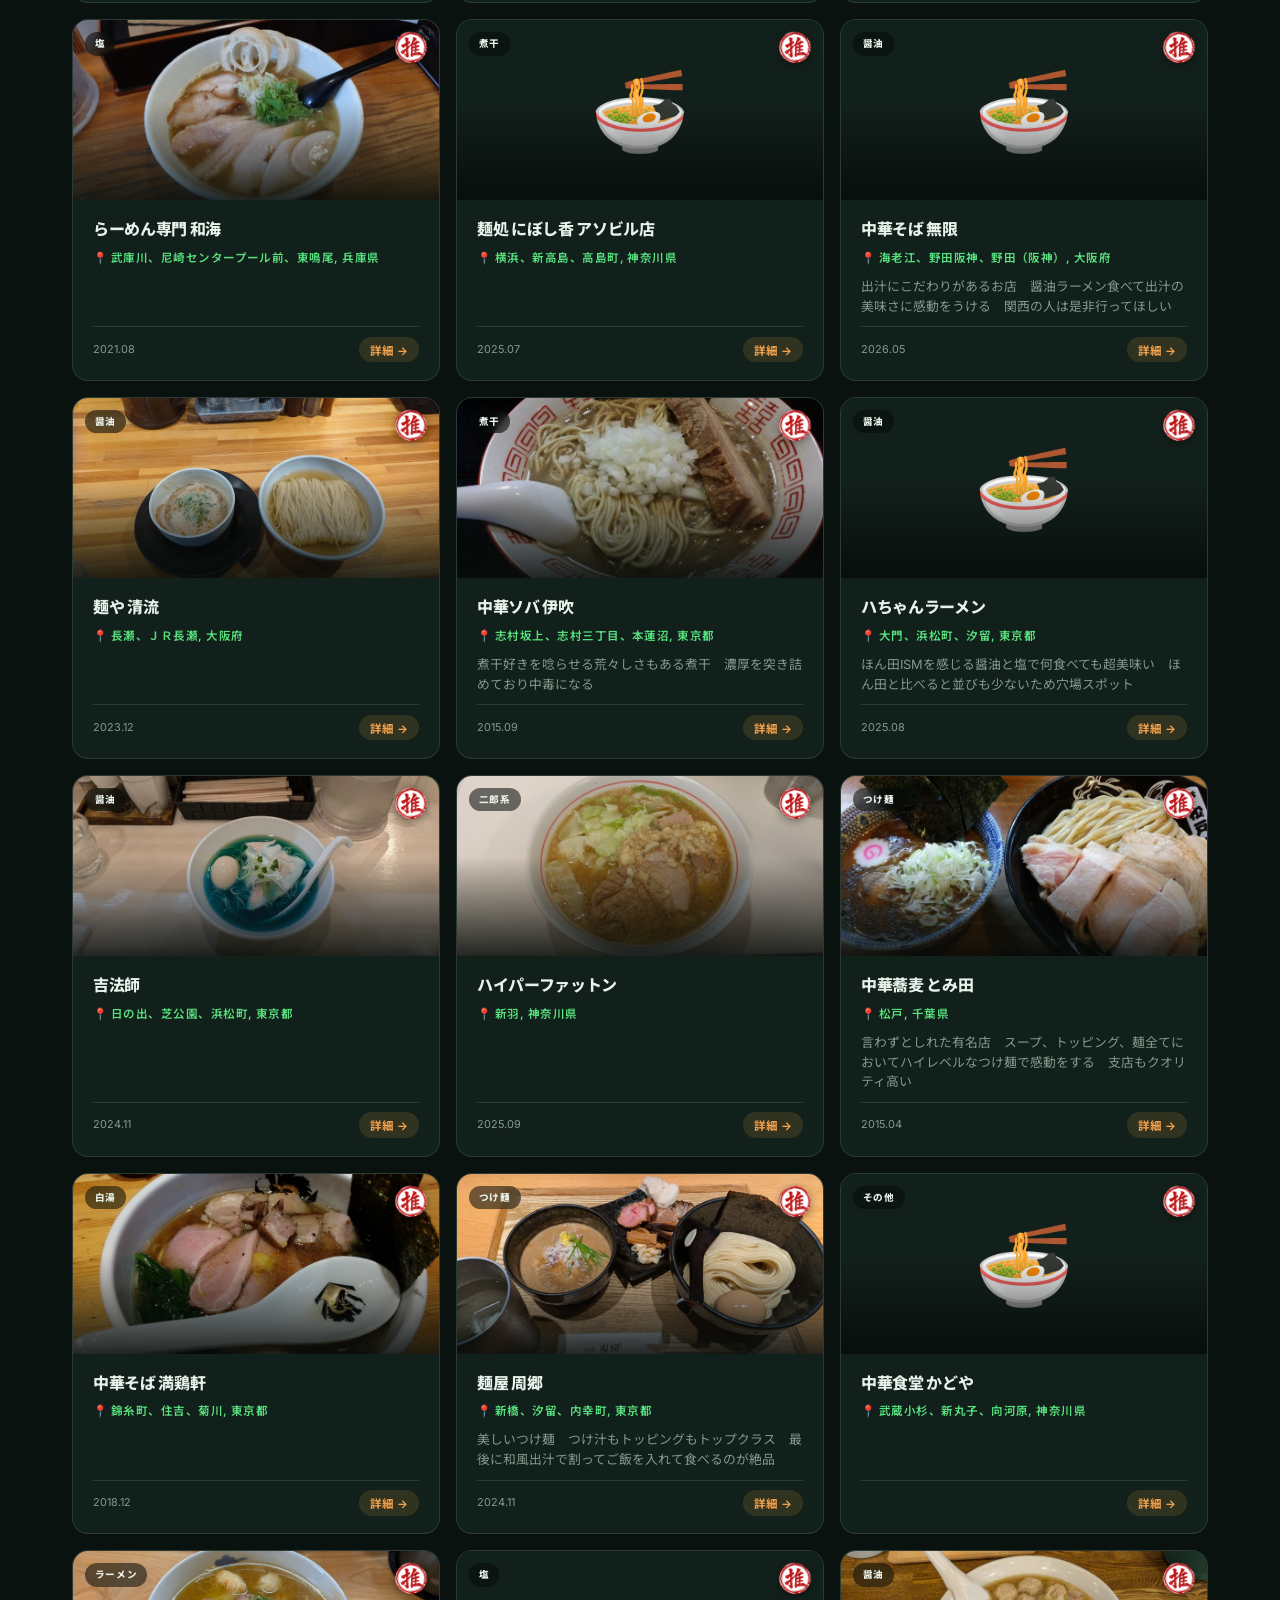
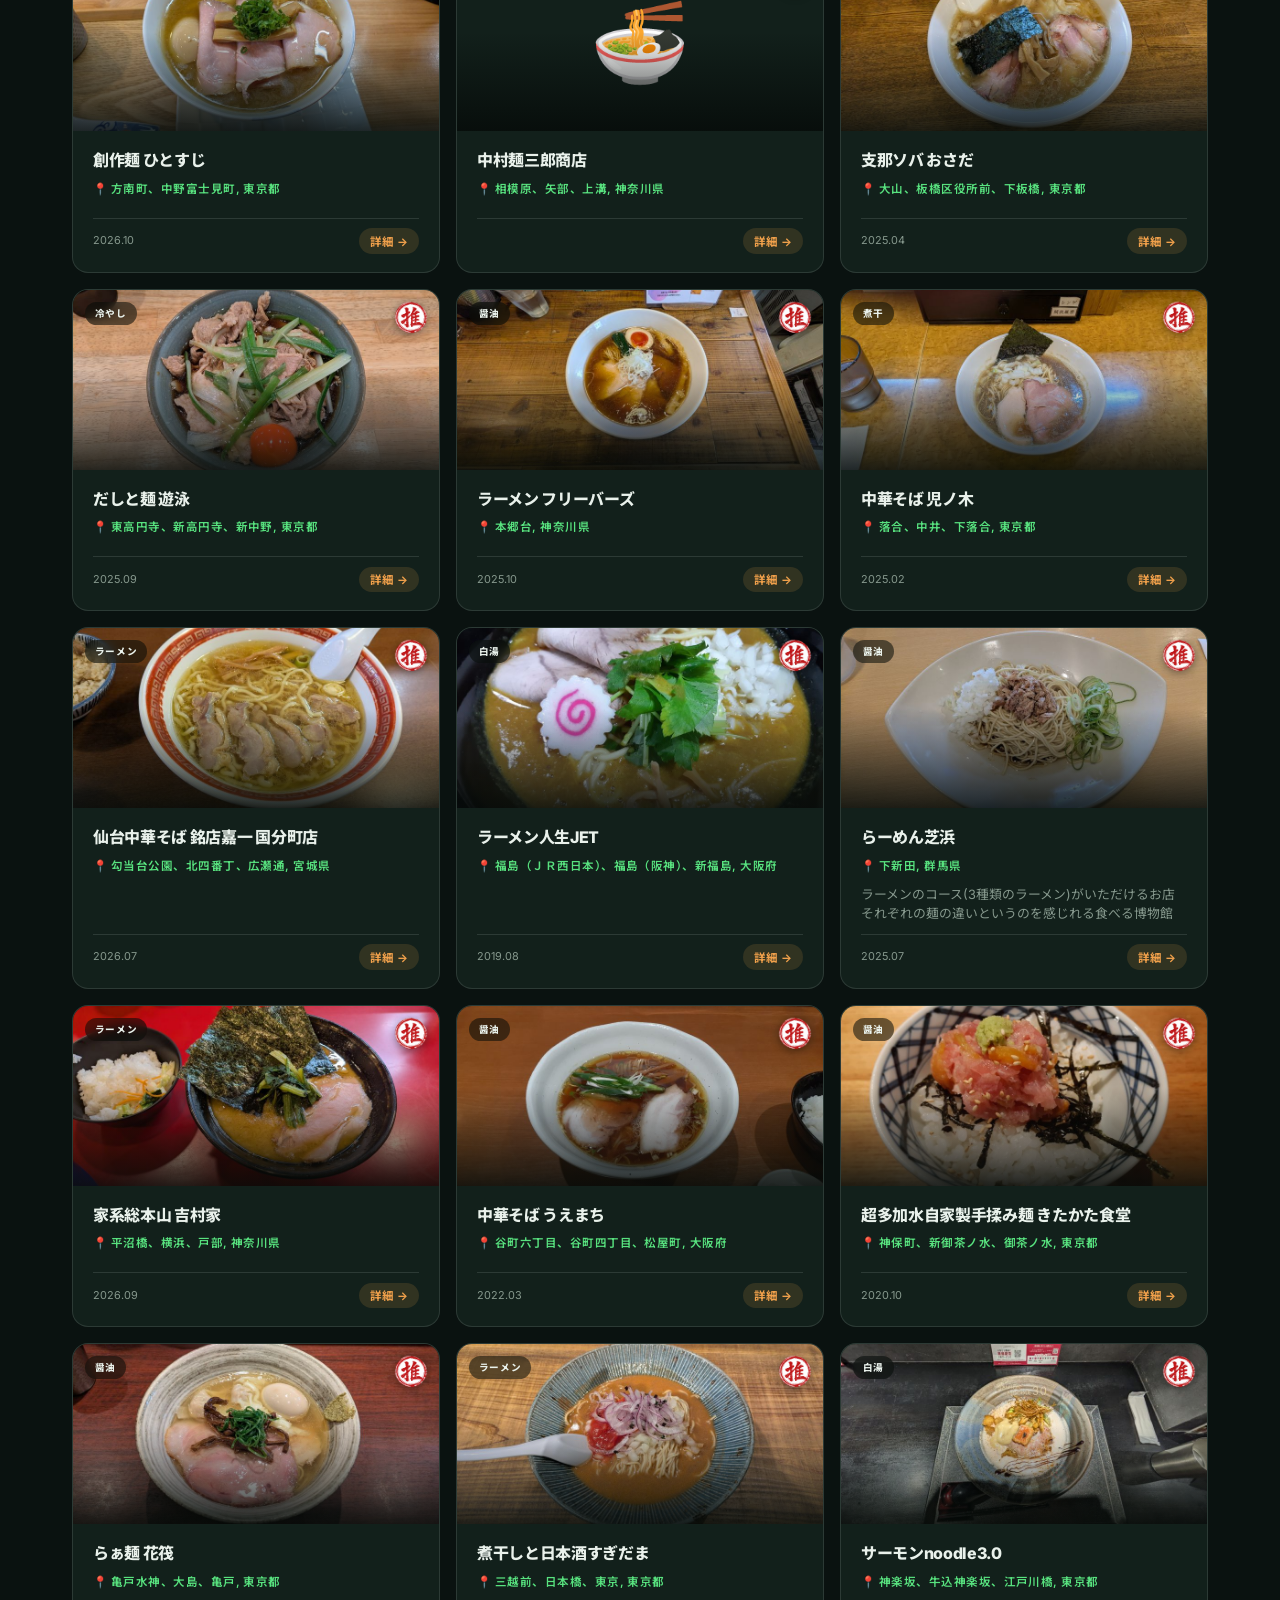
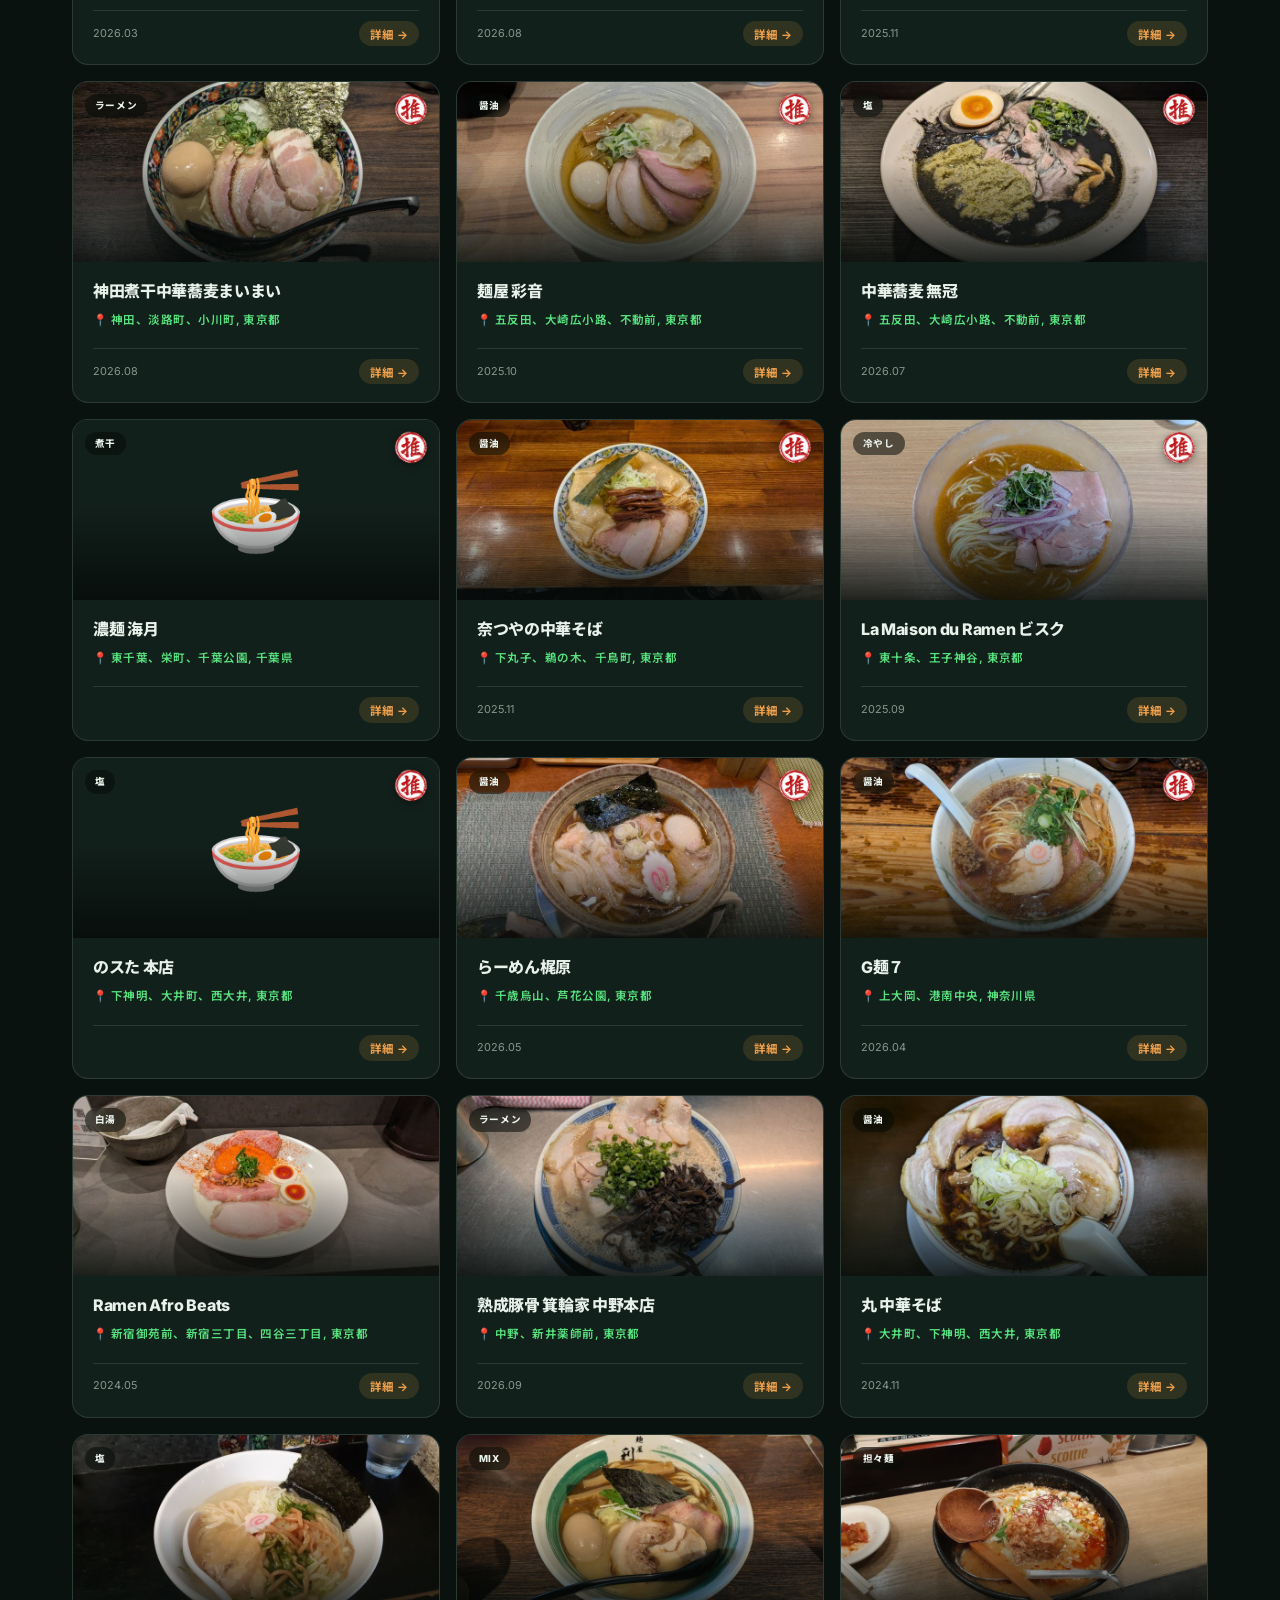
==== commit a928ea1d: "2026/10/25 update" ====
--- a/ramen.html
+++ b/ramen.html
@@ -37,11 +37,8 @@
   <a href="index.html" class="nav-logo">
     <div class="nav-logo-icon">🍃</div>
     <span>Leaf Ecology</span>
-    <span class="nav-badge">Members Only</span>
   </a>
   <ul class="nav-links" id="nav-links">
-    <li><a href="index.html#rooms">Hidden Gem</a></li>
-    <li><a href="ramen.html" class="active">Ramen</a></li>
     <li><a href="index.html" class="nav-cta">← Alley</a></li>
   </ul>
   <button class="nav-hamburger" id="nav-hamburger" aria-label="メニュー" aria-expanded="false">
@@ -60,9 +57,7 @@
       <div class="page-header-scrim"></div>
       <div class="steam"><i></i><i></i><i></i></div>
     </div>
-    <div class="page-eyebrow">Ramen Notes</div>
     <h1 class="page-title">ラーメン記録</h1>
-    <p class="page-sub"></p>
   </div>
 
   <!-- ── STATS BENTO ── -->
@@ -92,6 +87,9 @@
       <div class="stat-bg-emoji"></div>
     </div>
   </div>
+
+  <!-- トップへ戻るボタンの表示開始位置 -->
+  <div id="back-to-top-sentinel" aria-hidden="true"></div>
 
   <!-- ── FAVORITE SHOPS ── -->
   <div class="section-heading">
@@ -131,12 +129,13 @@
 
 <!-- ── FOOTER ── -->
 <footer class="site-foot">
-  <div class="foot-brand">
-    <span class="foot-logo">🍃 Leaf Ecology</span>
-    <span class="foot-est">Est. 2026</span>
-  </div>
-  <span class="foot-note">Private Archive · All Rights Reserved</span>
+  <span class="foot-logo">🍃 Leaf Ecology</span>
 </footer>
+
+<!-- ── BACK TO TOP ── -->
+<button class="back-to-top" id="back-to-top" type="button" aria-label="ページの先頭へ戻る">
+  <span aria-hidden="true">↑</span>
+</button>
 
 <!-- ── MODAL ── -->
 <div class="modal-overlay" id="modal-overlay">
--- a/style.css
+++ b/style.css
@@ -235,16 +235,6 @@
   border-radius: 50%;
   display: flex; align-items: center; justify-content: center;
   font-size: 0.95rem; flex-shrink: 0;
-}
-.nav-badge {
-  font-family: var(--font-mono);
-  font-size: 0.6rem; font-weight: 500;
-  text-transform: uppercase; letter-spacing: 0.16em;
-  color: var(--lantern);
-  border: 1px solid rgba(240,160,75,0.45);
-  border-radius: var(--radius-pill);
-  padding: 0.18rem 0.6rem;
-  white-space: nowrap;
 }
 .nav-links { display: flex; gap: 2rem; list-style: none; align-items: center; }
 .nav-links a {
@@ -292,7 +282,6 @@
 
 @media (max-width: 900px) {
   nav { padding: 0.8rem 1.25rem; }
-  .nav-badge { display: none; }
   .nav-hamburger { display: flex; }
 
   .nav-links {
@@ -327,26 +316,15 @@
   border-top: 1px solid var(--line);
   background: var(--night-deep);
   padding: 2rem 3rem;
-  display: flex; align-items: center; justify-content: space-between;
-  gap: 1rem; flex-wrap: wrap;
-}
-.foot-brand {
-  display: flex; align-items: baseline; gap: 1.2rem; flex-wrap: wrap;
+  display: flex; align-items: center;
 }
 .foot-logo {
   font-family: var(--font-serif-en);
   font-size: 1rem;
   color: var(--steam);
 }
-.foot-est, .foot-note {
-  font-family: var(--font-mono);
-  font-size: 0.66rem; font-weight: 500;
-  text-transform: uppercase; letter-spacing: 0.16em;
-  color: var(--mist);
-}
-
 @media (max-width: 900px) {
-  .site-foot { padding: 1.75rem 1.5rem; flex-direction: column; align-items: flex-start; }
+  .site-foot { padding: 1.75rem 1.5rem; }
 }
 
 /* ══════════════════════════════
--- a/ramen.css
+++ b/ramen.css
@@ -29,7 +29,7 @@
   margin-bottom: 2.5rem;
   border: 1px solid var(--line);
   border-radius: var(--radius-card);
-  padding: 2.25rem 2.25rem 2rem;
+  padding: 3.5rem 2.25rem;
   position: relative;
   overflow: hidden;
   isolation: isolate;
@@ -51,25 +51,12 @@
   background: linear-gradient(115deg, rgba(6,11,9,0.88) 30%, rgba(6,11,9,0.5) 100%);
 }
 .page-header .steam { z-index: 1; }
-.page-eyebrow {
-  position: relative; z-index: 2;
-  display: inline-flex; align-items: center; gap: 0.5rem;
-  font-family: var(--font-mono);
-  font-size: 0.68rem; font-weight: 500; letter-spacing: 0.2em;
-  text-transform: uppercase; color: var(--lantern);
-  margin-bottom: 0.7rem;
-}
-.page-eyebrow::before { content: ''; width: 20px; height: 1px; background: var(--lantern); }
 .page-title {
   position: relative; z-index: 2;
   font-family: var(--font-serif-jp);
   font-size: clamp(2rem, 4.5vw, 3.4rem);
   font-weight: 700; letter-spacing: 0.08em; line-height: 1.1;
-  color: var(--steam); margin-bottom: 0.6rem;
-}
-.page-sub {
-  position: relative; z-index: 2;
-  font-size: 0.9rem; color: var(--mist); max-width: 480px; line-height: 1.6;
+  color: var(--steam);
 }
 
 /* ── STATS BENTO ── */
@@ -384,6 +371,54 @@
 }
 .modal-meta-label { font-size: 0.6rem; font-weight: 700; letter-spacing: 0.08em; text-transform: uppercase; color: var(--mist); margin-bottom: 0.2rem; }
 .modal-meta-val { font-size: 0.9rem; font-weight: 700; color: var(--steam); }
+
+/* ── BACK TO TOP ── */
+#back-to-top-sentinel {
+  width: 1px;
+  height: 1px;
+  pointer-events: none;
+}
+.back-to-top {
+  position: fixed;
+  right: 1.5rem;
+  bottom: 1.5rem;
+  z-index: 150;
+  width: 48px;
+  height: 48px;
+  display: grid;
+  place-items: center;
+  border: 1px solid rgba(240,160,75,0.65);
+  border-radius: 50%;
+  background: rgba(12,21,16,0.92);
+  color: var(--lantern);
+  box-shadow: 0 10px 28px rgba(0,0,0,0.38), inset 0 0 18px rgba(240,160,75,0.08);
+  backdrop-filter: blur(10px);
+  -webkit-backdrop-filter: blur(10px);
+  font-family: var(--font-sans);
+  font-size: 1.25rem;
+  line-height: 1;
+  cursor: pointer;
+  opacity: 0;
+  visibility: hidden;
+  pointer-events: none;
+  transform: translateY(10px);
+  transition: opacity 0.25s ease, transform 0.25s ease, visibility 0.25s;
+}
+.back-to-top.is-visible {
+  opacity: 1;
+  visibility: visible;
+  pointer-events: auto;
+  transform: translateY(0);
+}
+.back-to-top:hover {
+  background: var(--lantern);
+  color: var(--night-deep);
+}
+.back-to-top:active { transform: translateY(1px) scale(0.96); }
+.back-to-top:focus-visible {
+  outline: 2px solid var(--neon);
+  outline-offset: 4px;
+}
 
 /* ── RESPONSIVE ── */
 @media (max-width: 900px) {
@@ -399,4 +434,9 @@
 @media (max-width: 480px) {
   .stats-bento { grid-template-columns: 1fr 1fr; }
   .stat-num { font-size: 2.2rem; }
-}
+  .back-to-top { right: 1rem; bottom: 1rem; }
+}
+
+@media (prefers-reduced-motion: reduce) {
+  .back-to-top { transition: none; }
+}
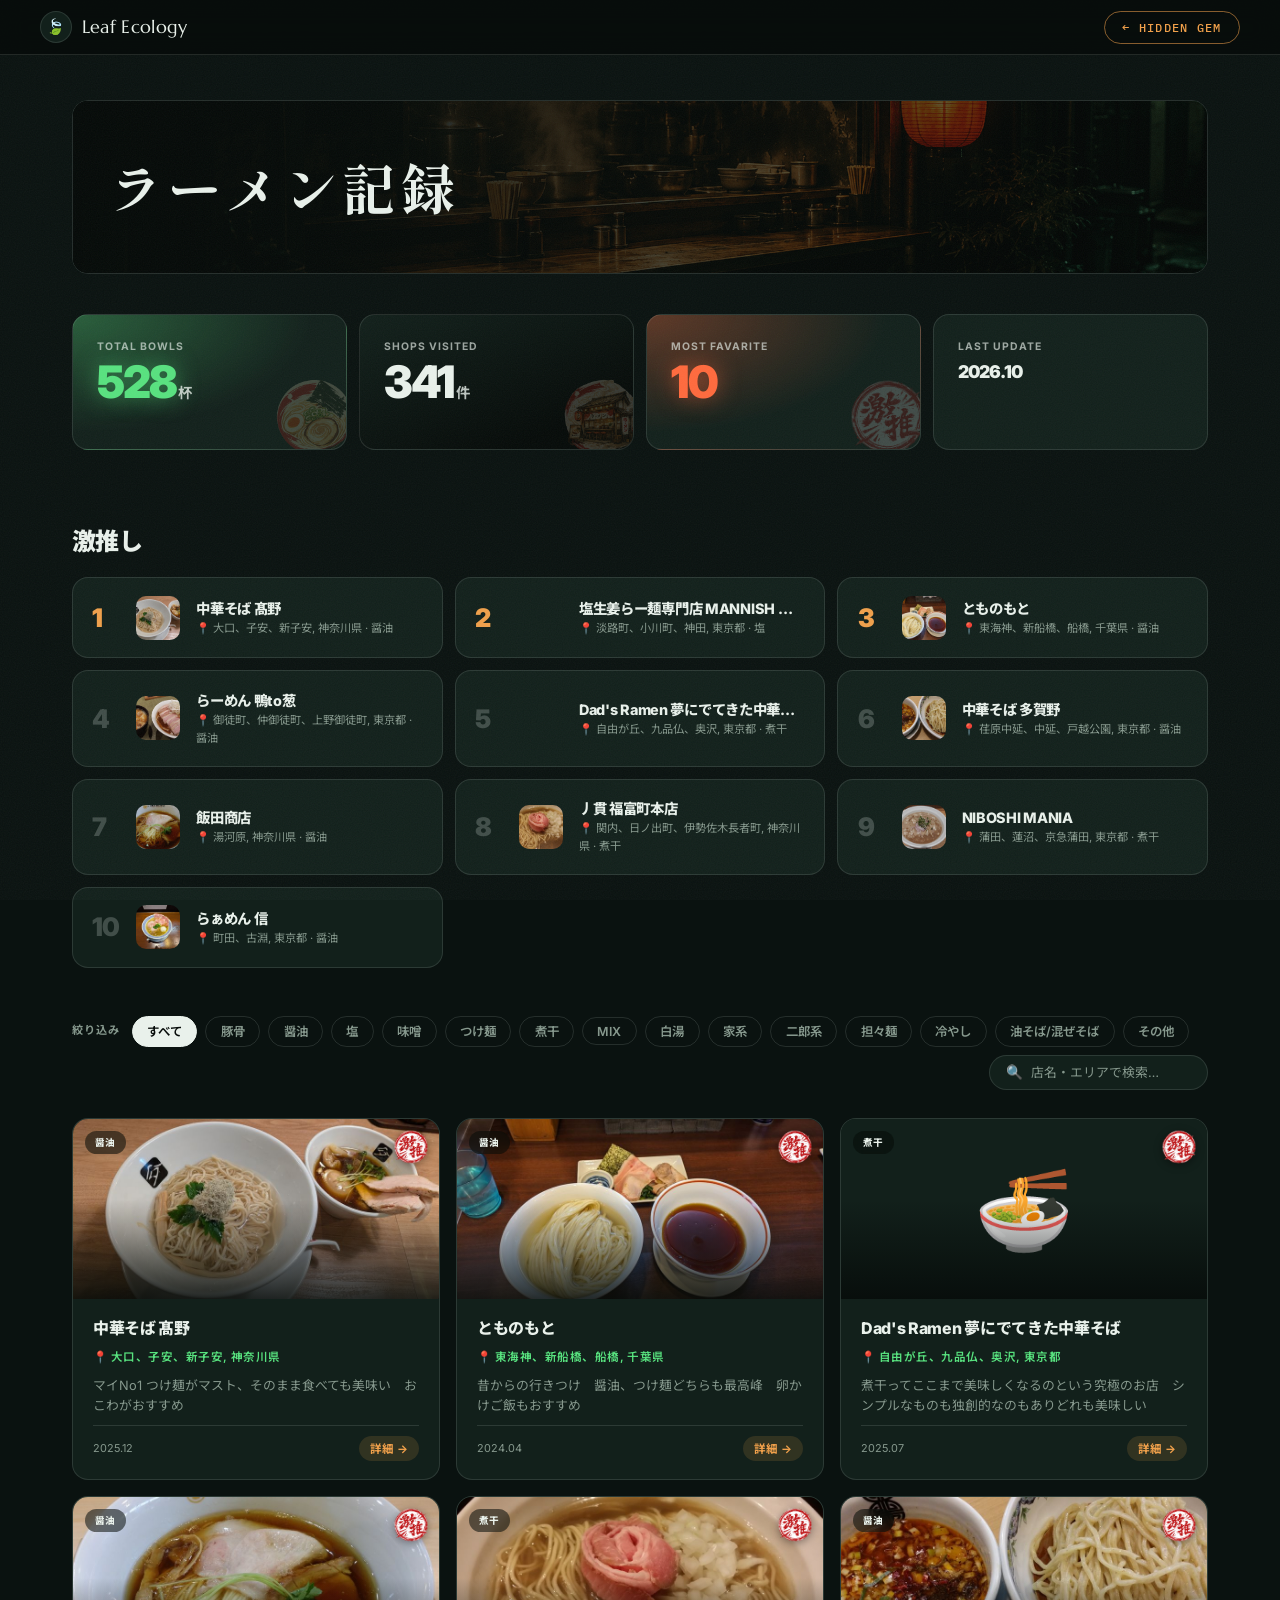
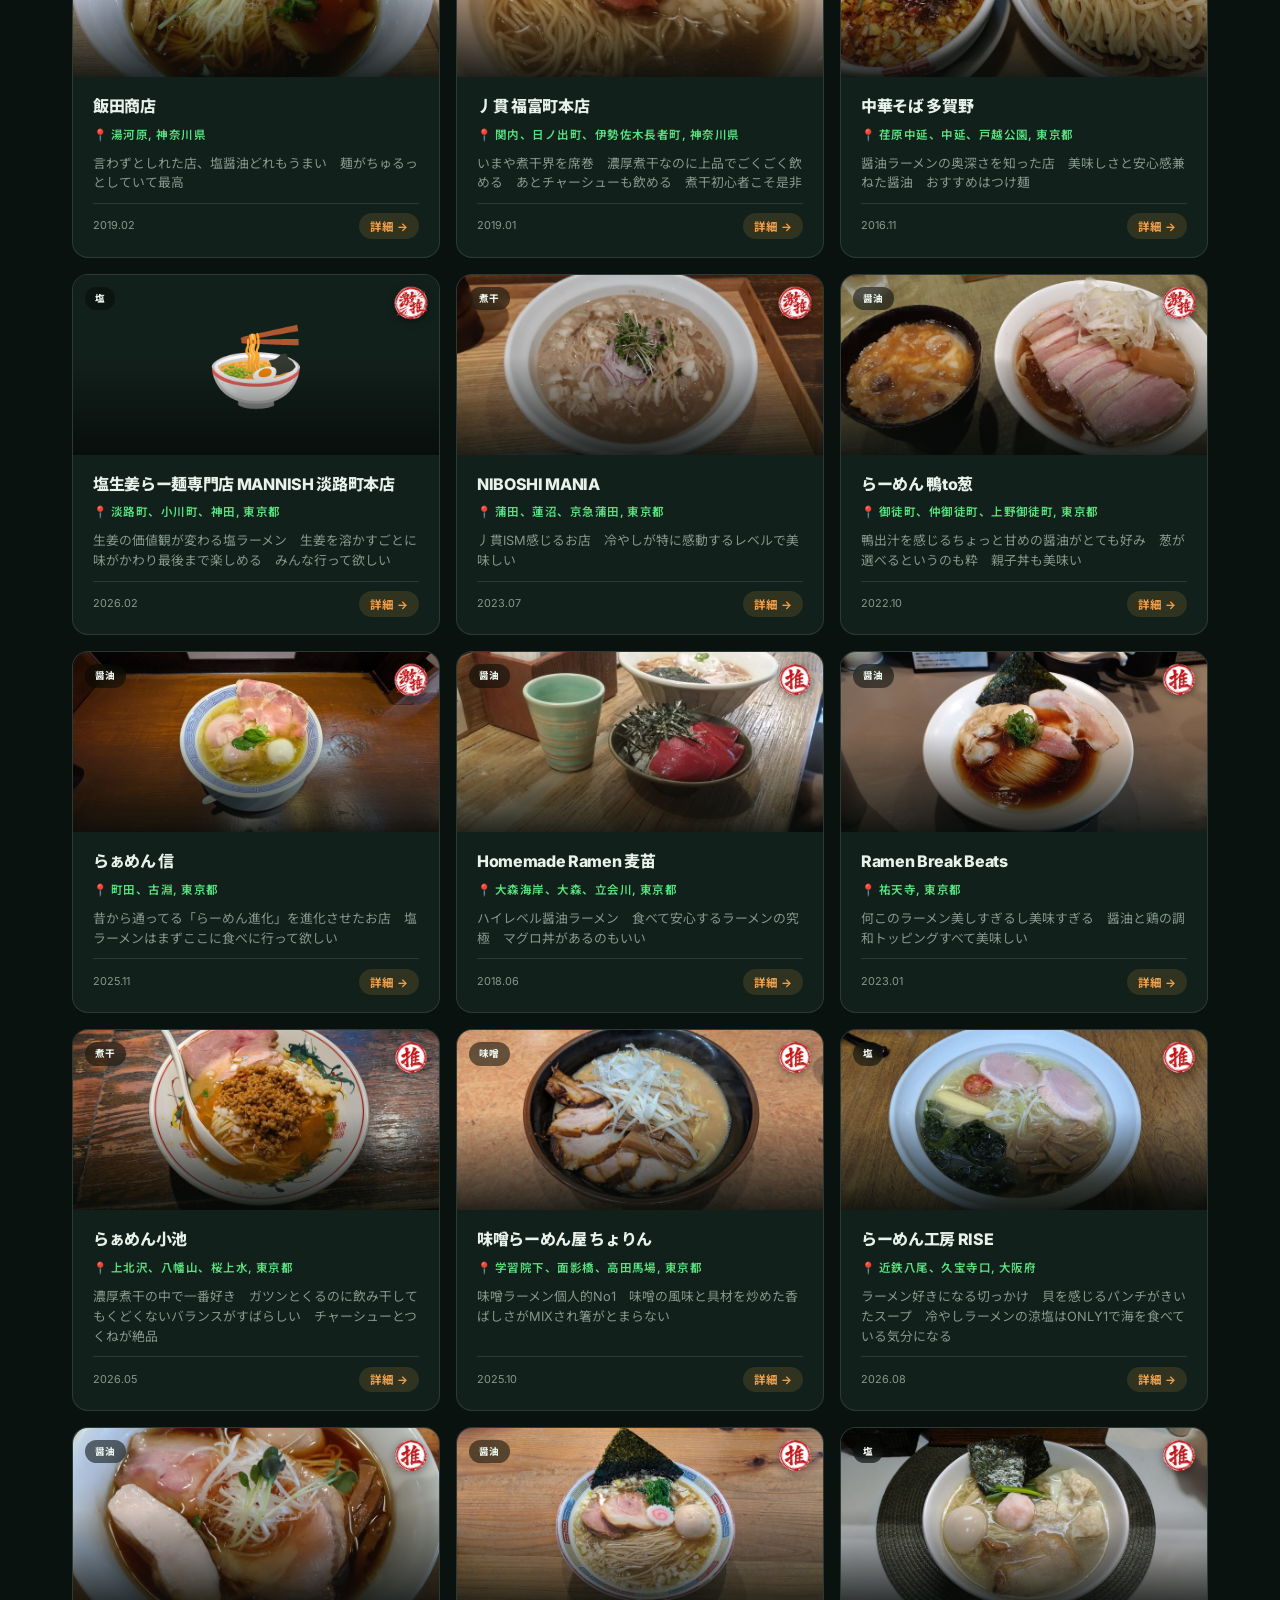
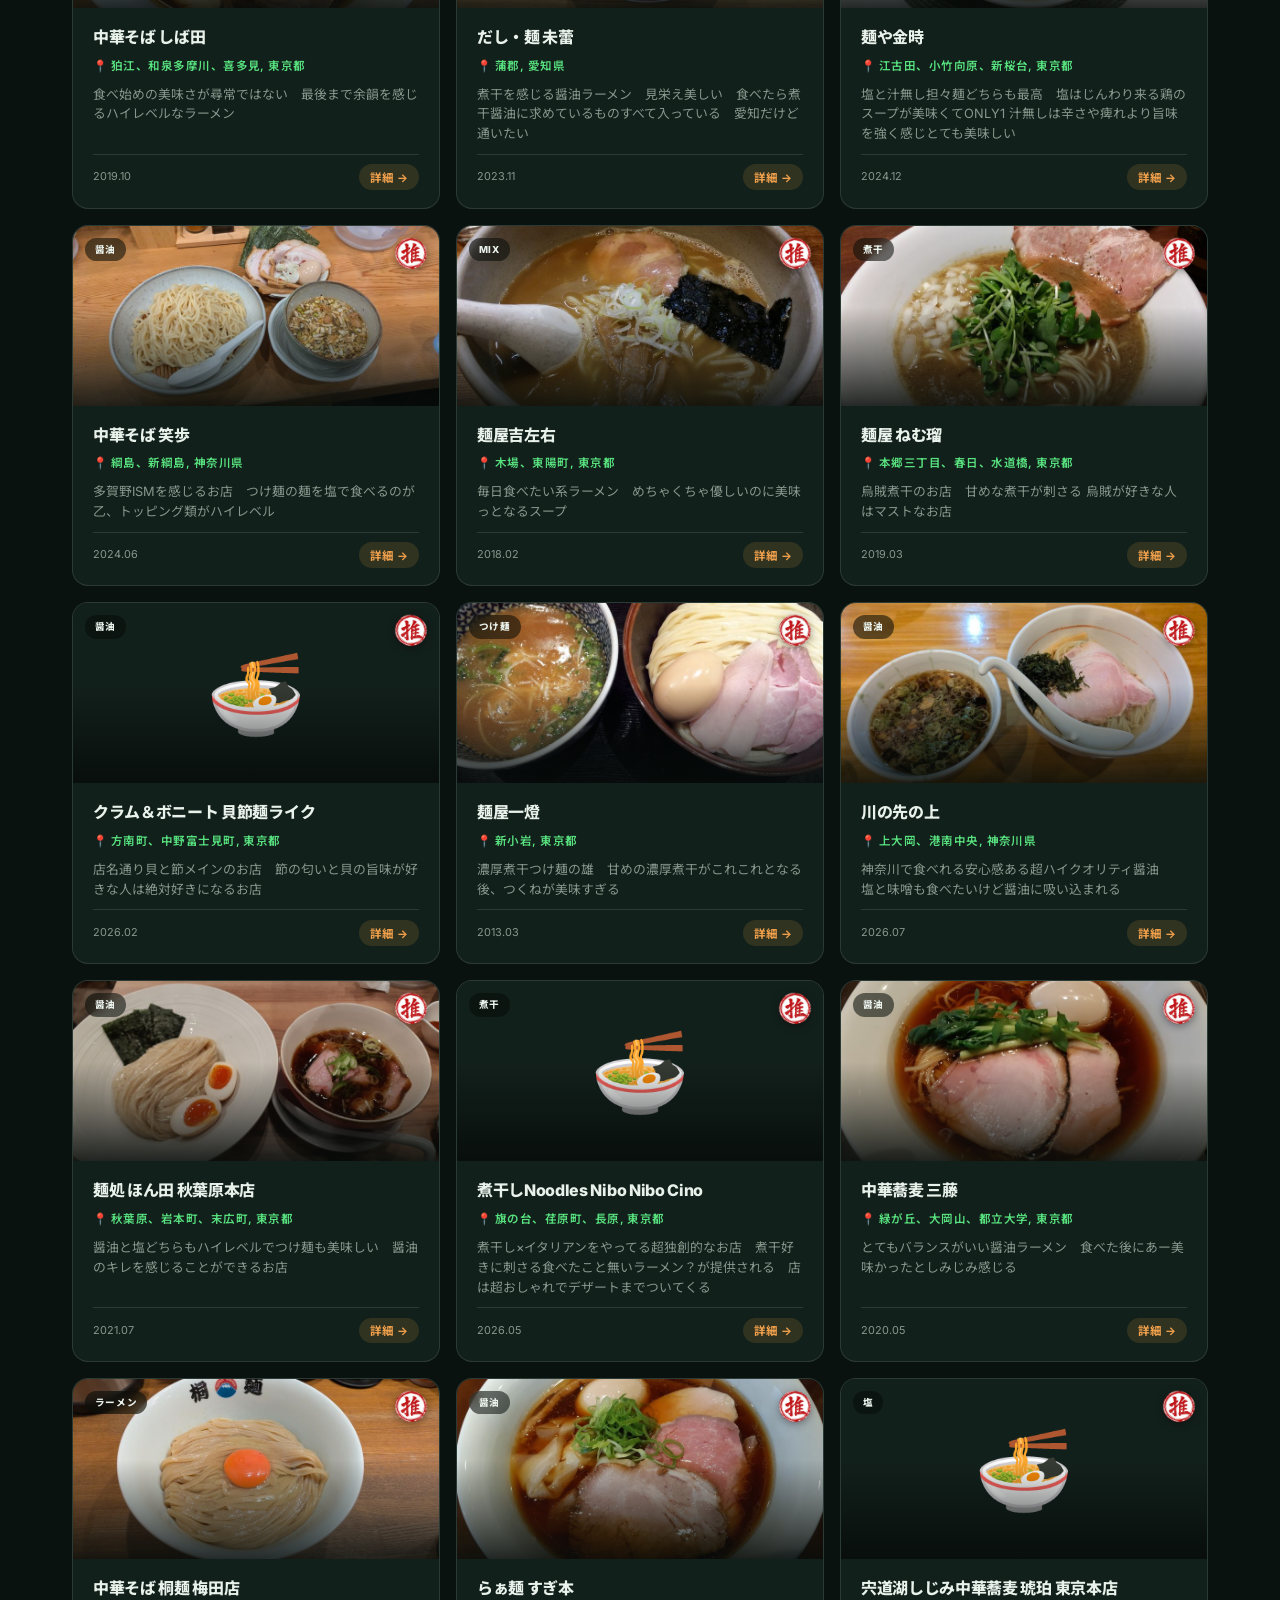
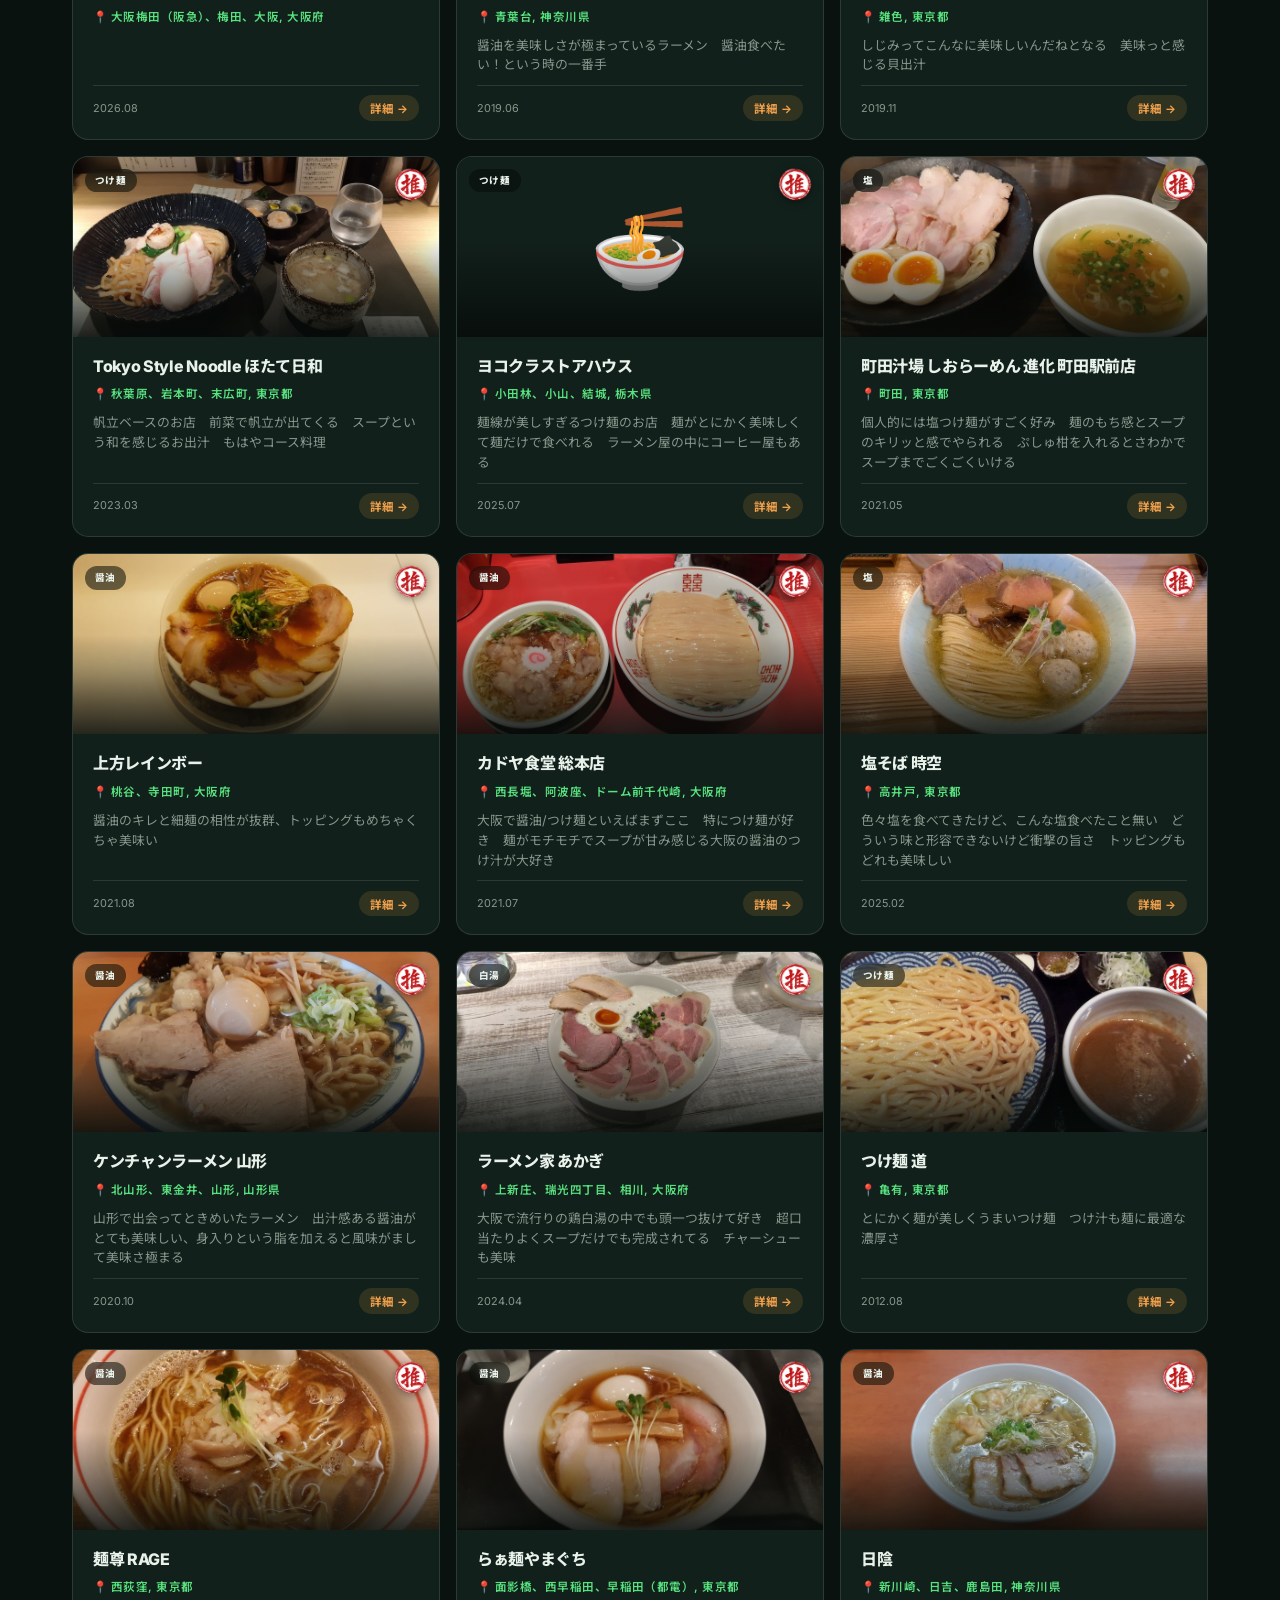
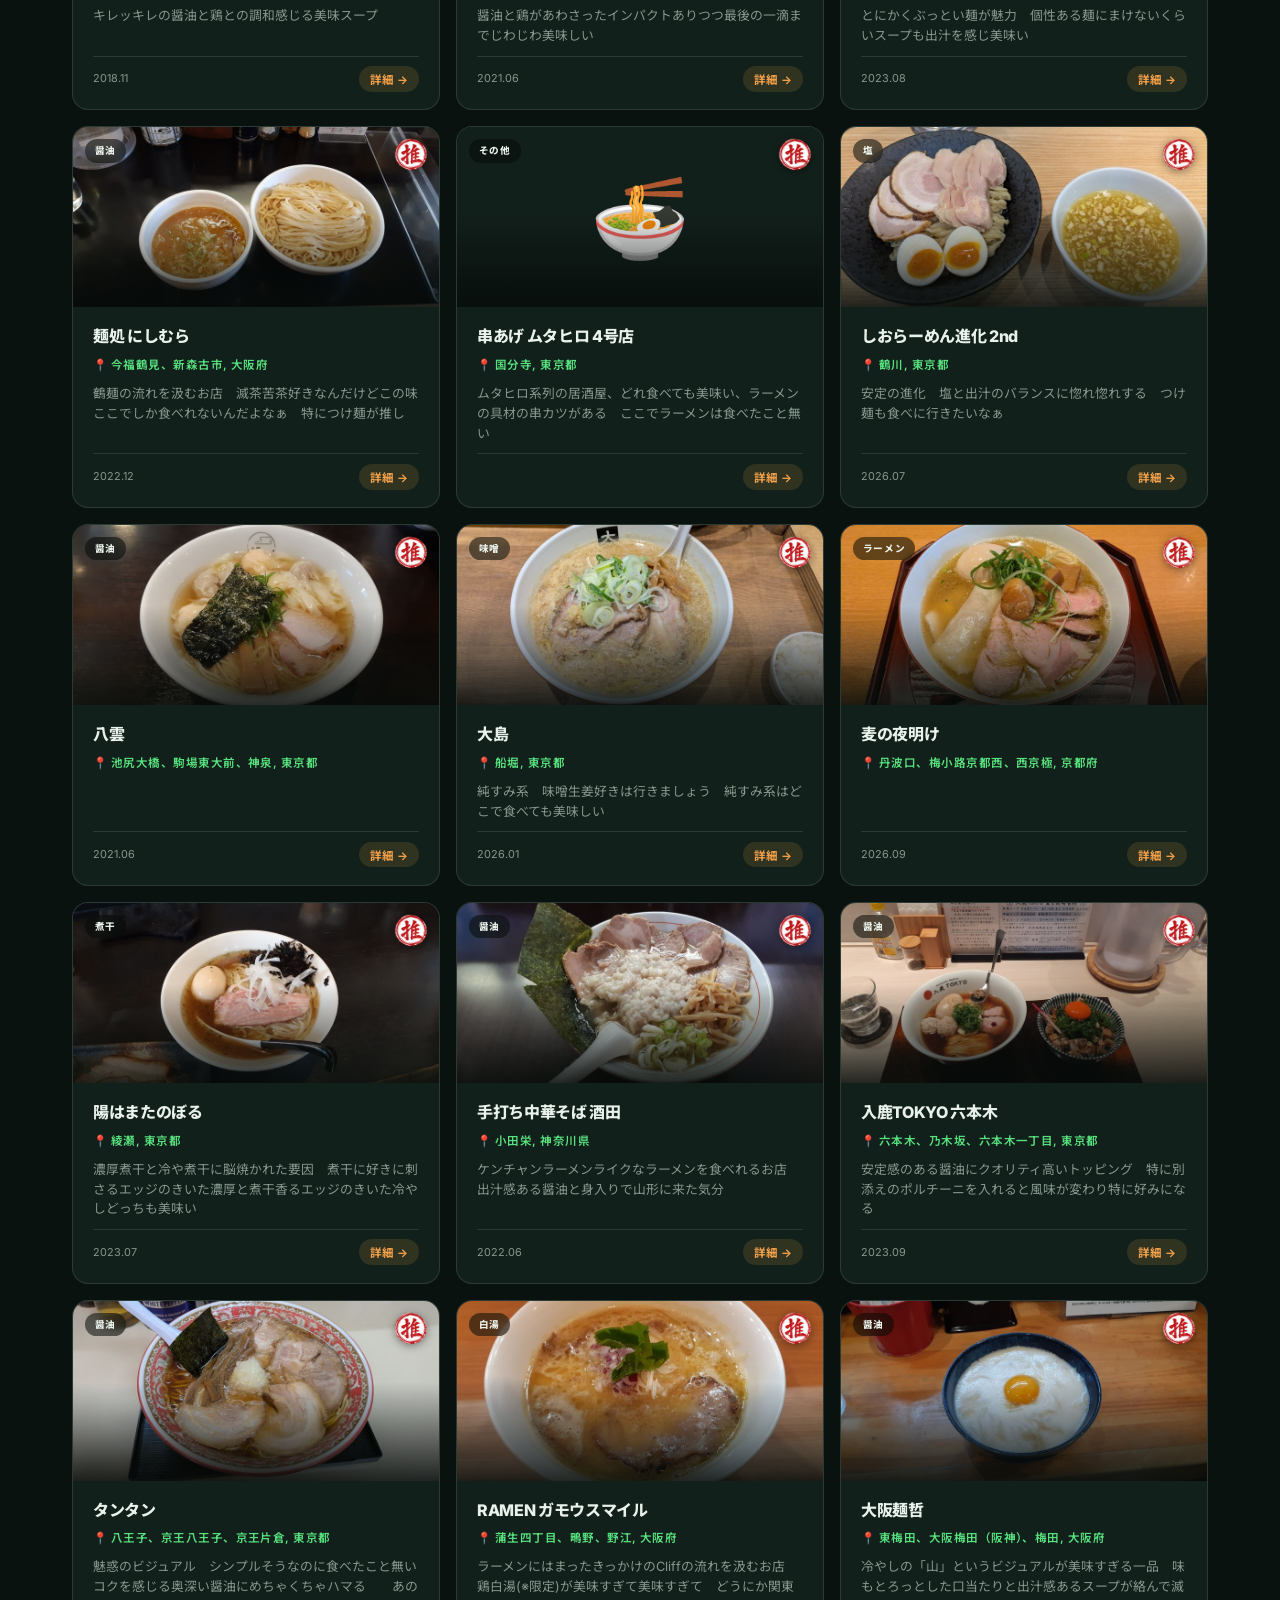
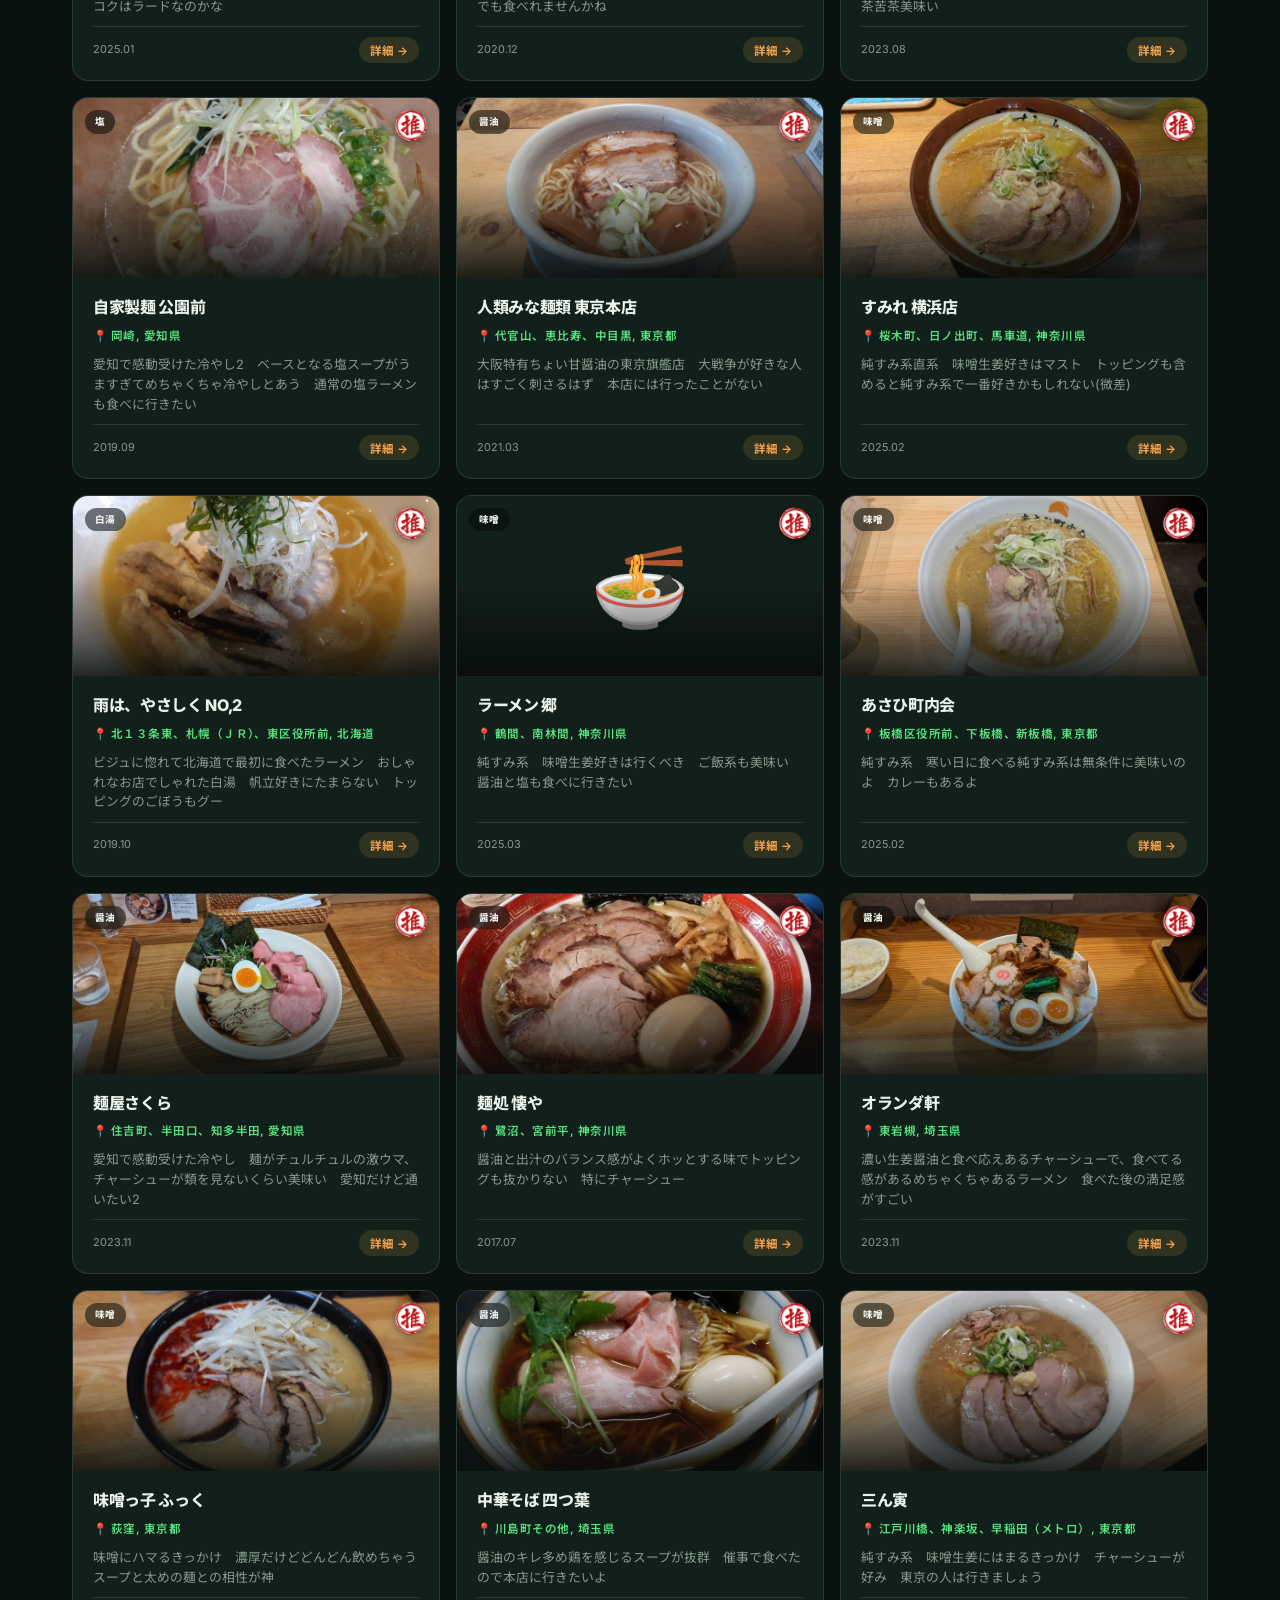
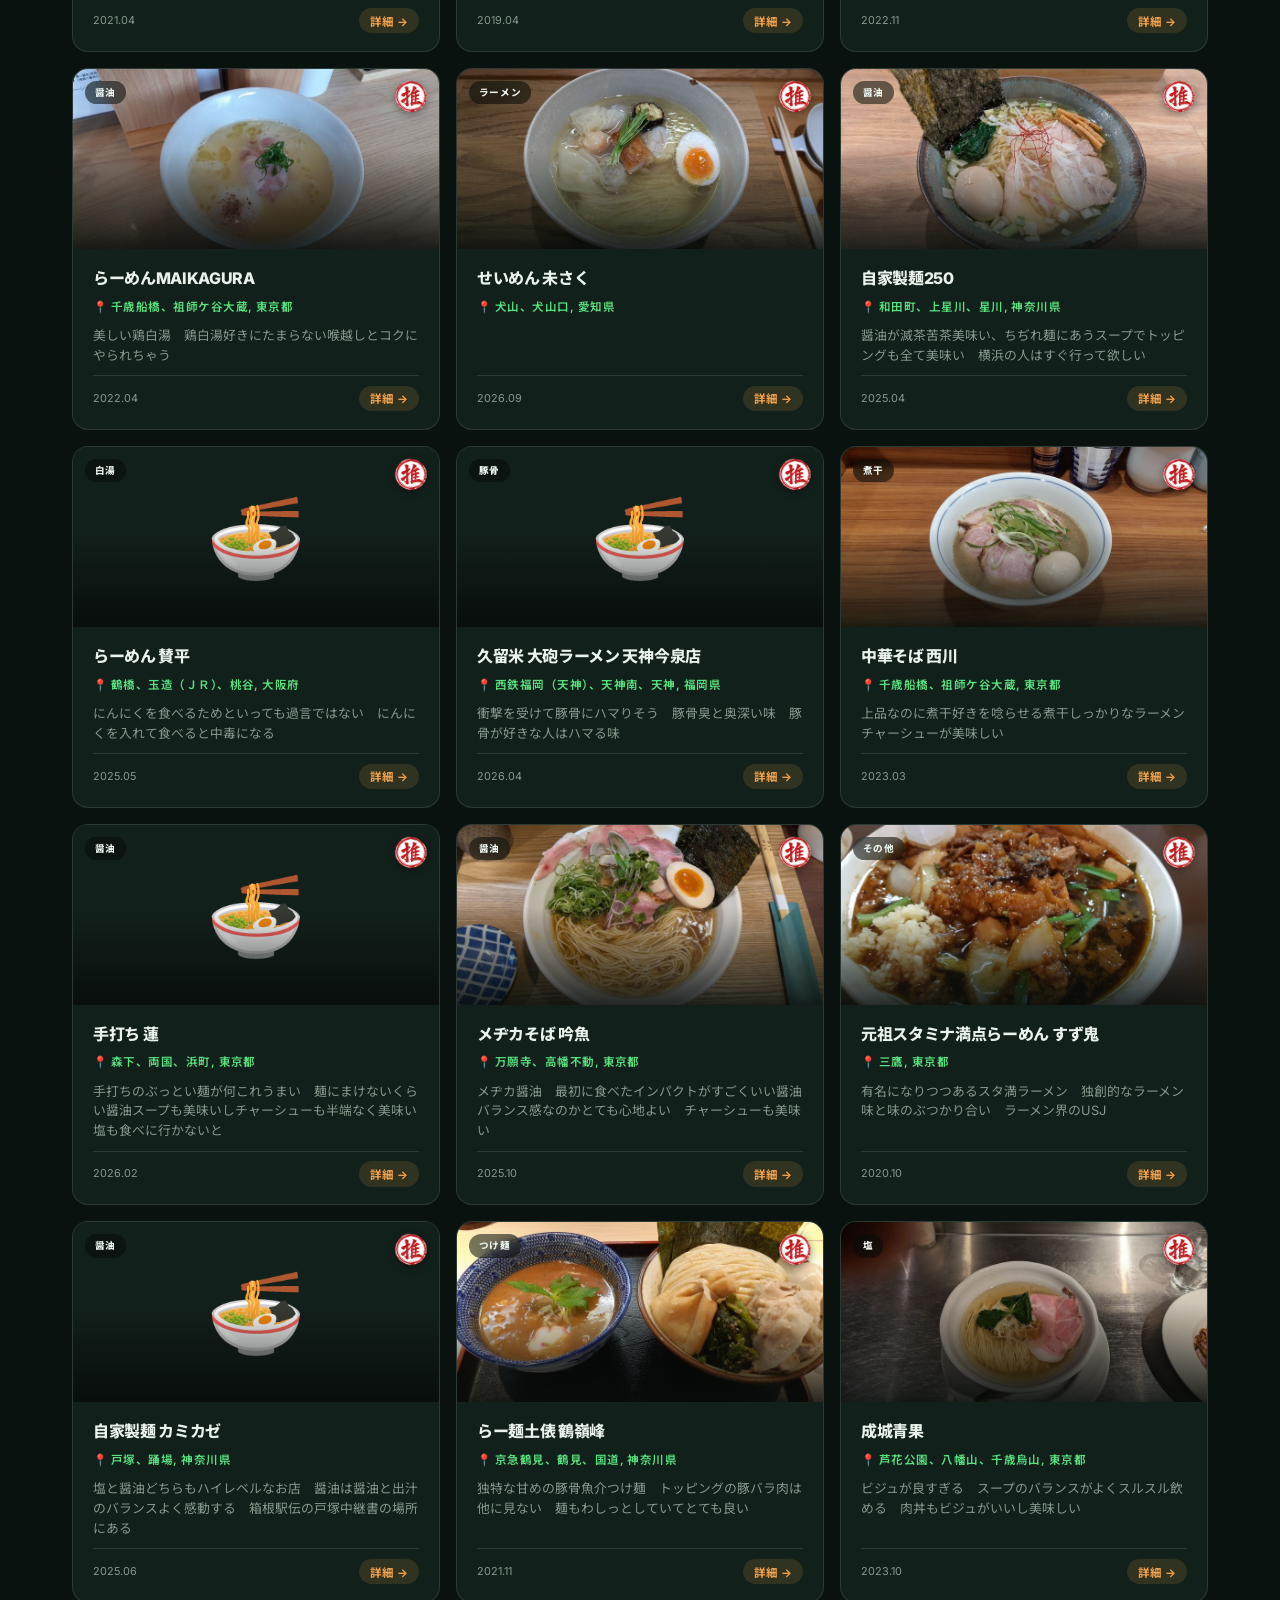
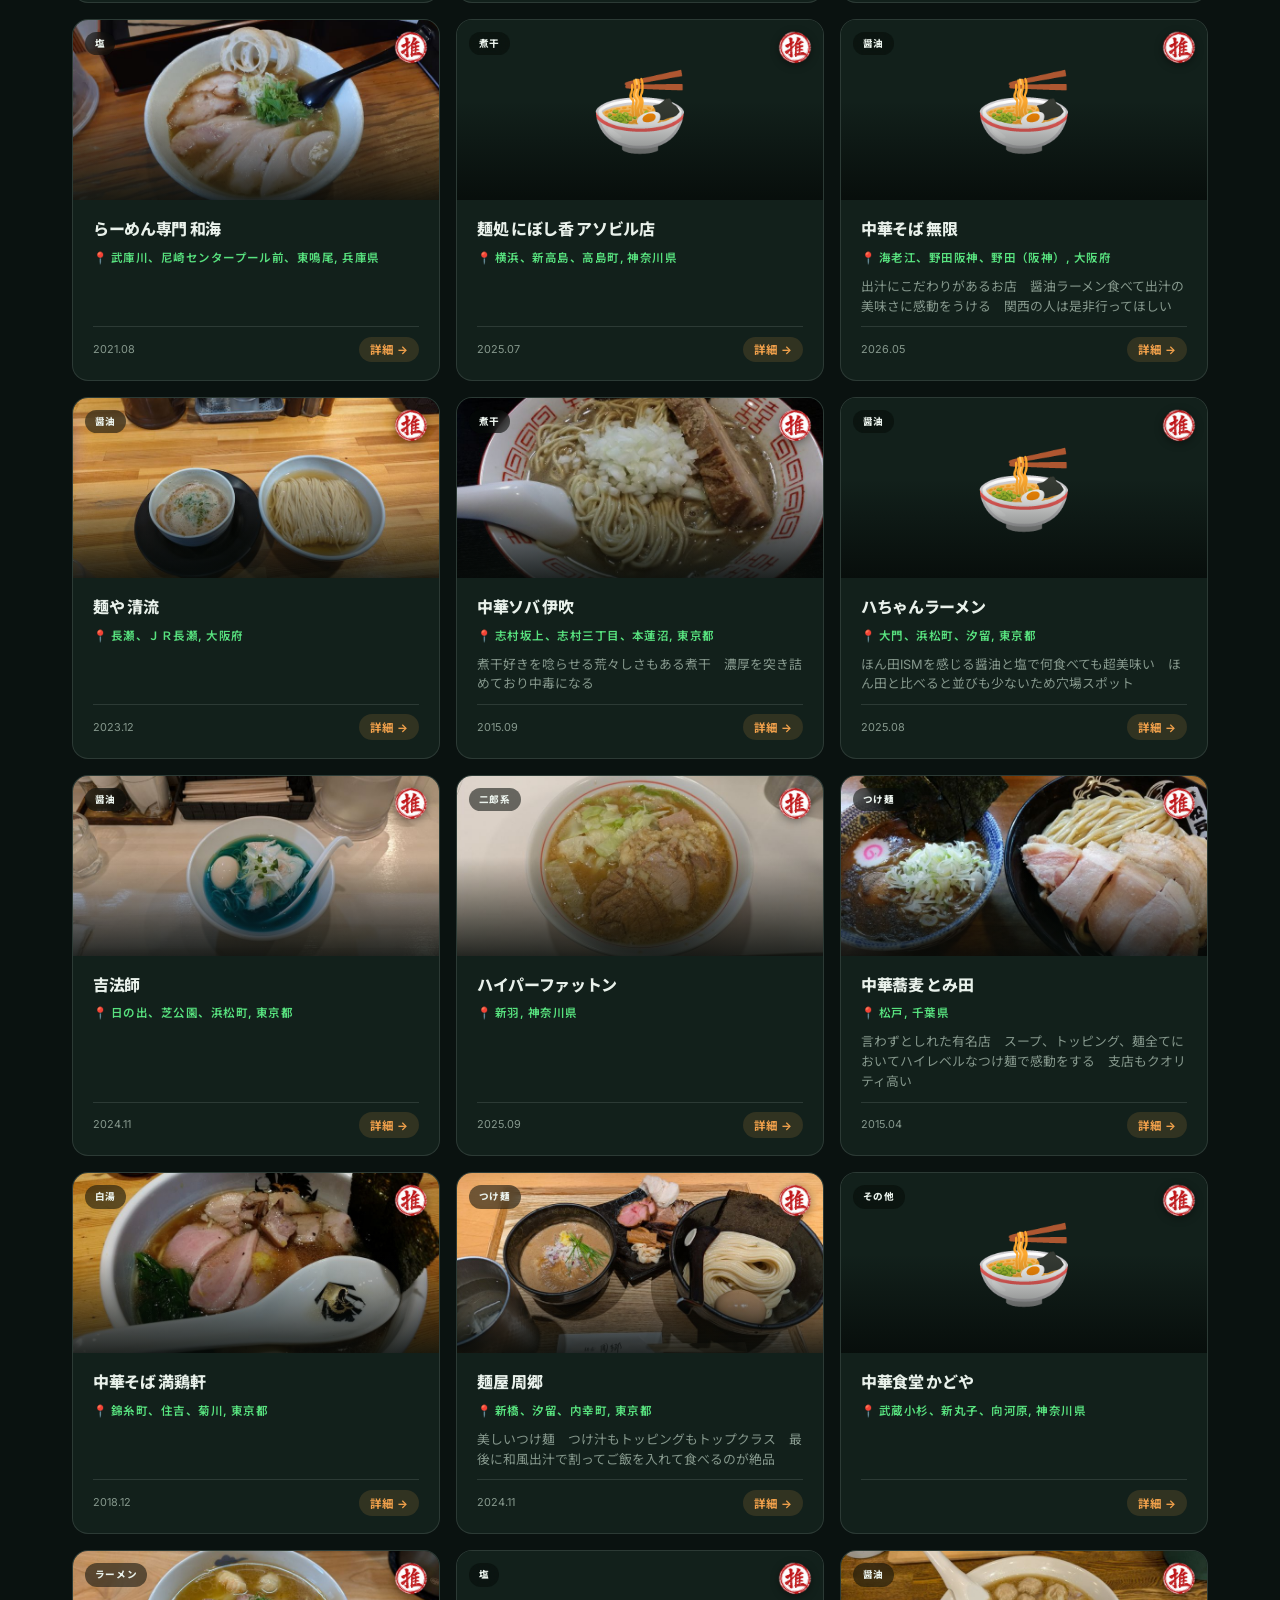
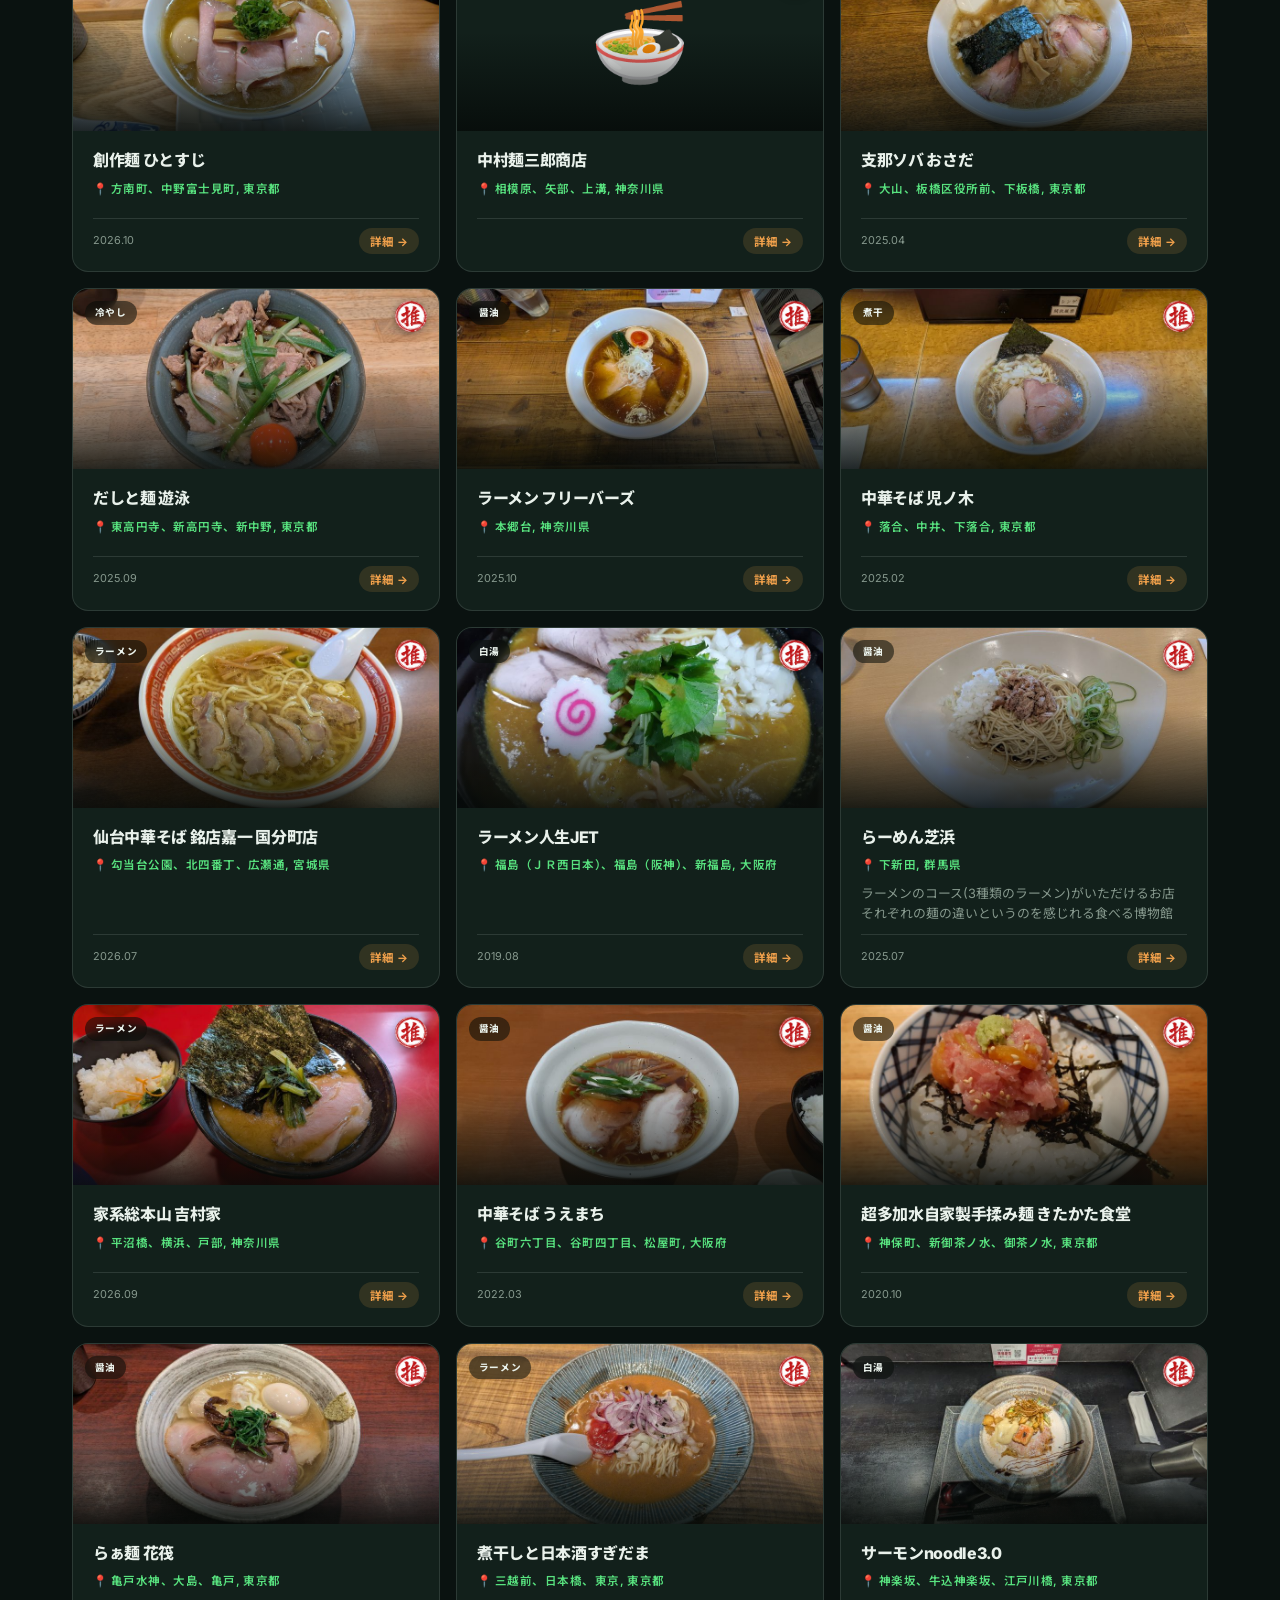
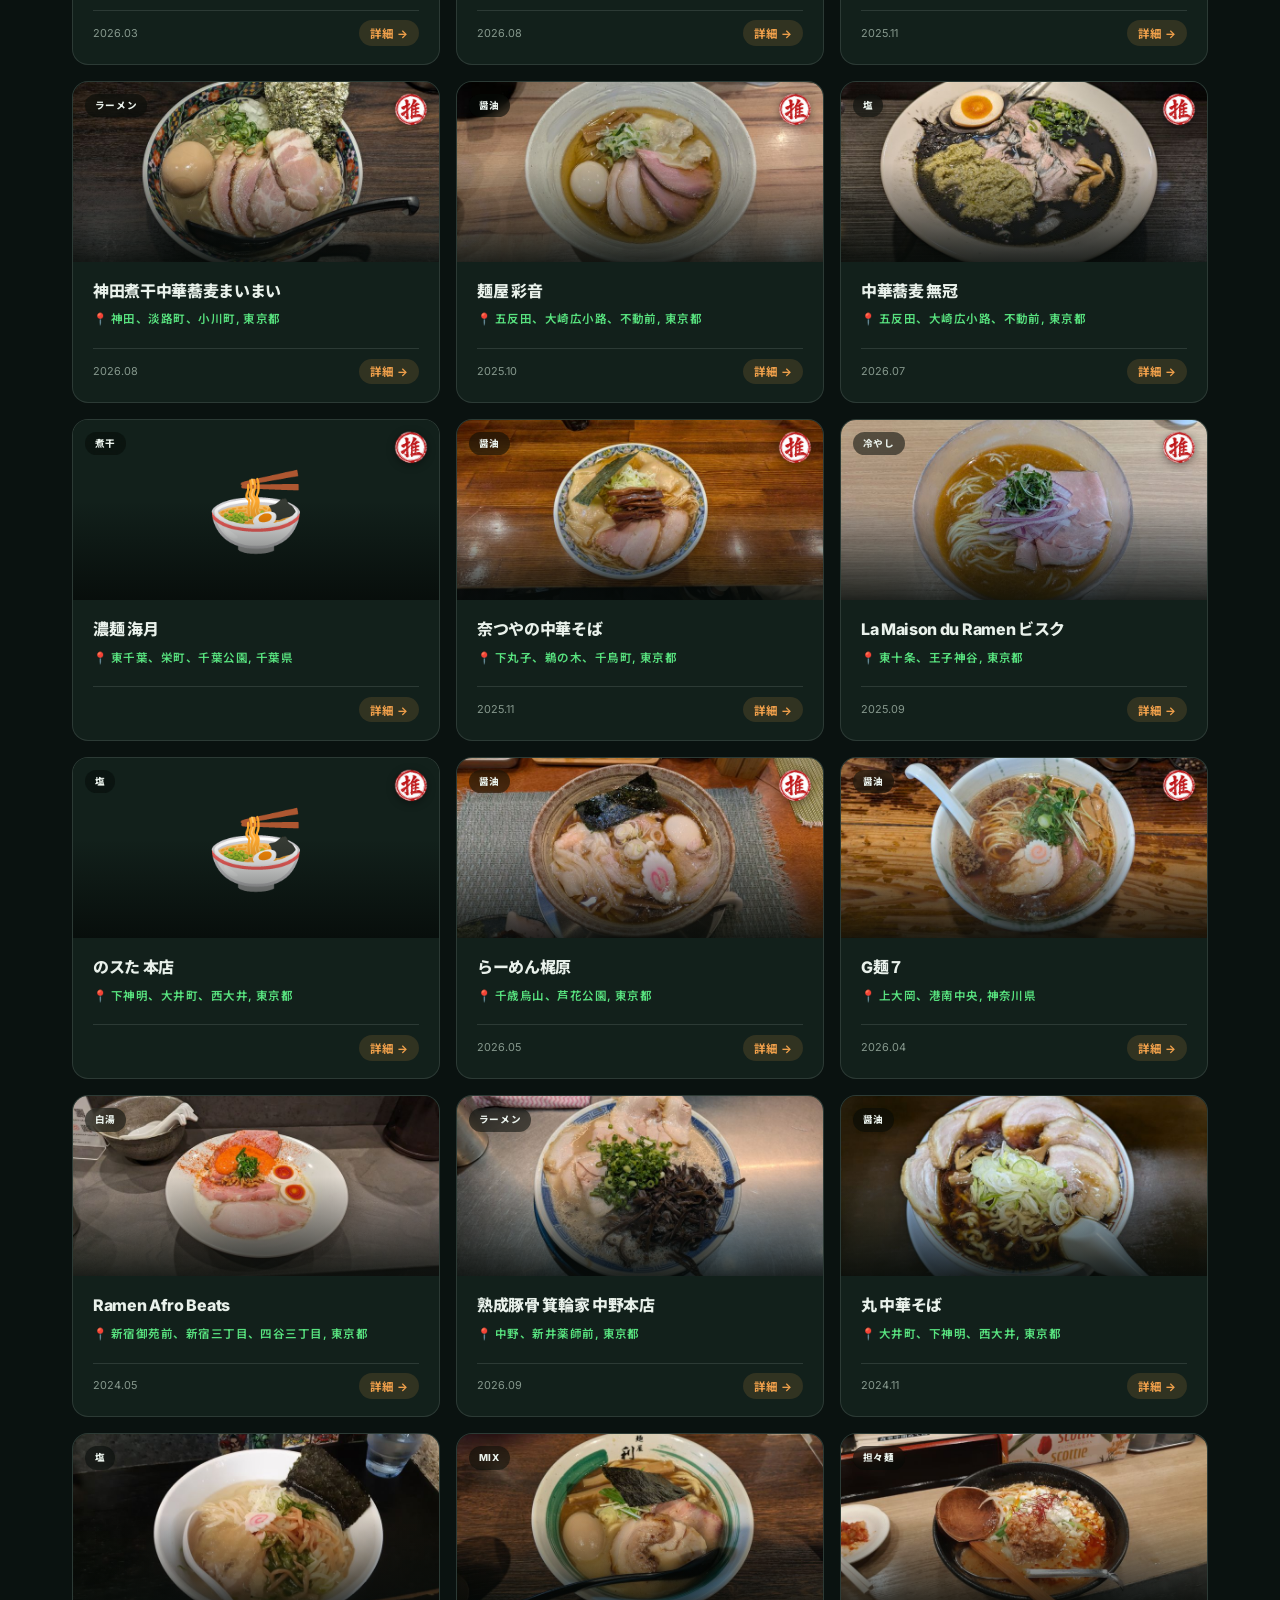
==== commit d64dbe5c: "2026/10/25 update" ====
--- a/ramen.html
+++ b/ramen.html
@@ -39,7 +39,7 @@
     <span>Leaf Ecology</span>
   </a>
   <ul class="nav-links" id="nav-links">
-    <li><a href="index.html" class="nav-cta">← Alley</a></li>
+    <li><a href="index.html" class="nav-cta">← HIDDEN GEM</a></li>
   </ul>
   <button class="nav-hamburger" id="nav-hamburger" aria-label="メニュー" aria-expanded="false">
     <span></span><span></span><span></span>
@@ -64,26 +64,28 @@
   <div class="stats-bento">
     <div class="stat-card accent-green">
       <div class="stat-label">Total Bowls</div>
-      <div class="stat-num" id="stat-bowls">0</div>
-      <div class="stat-desc">食べた杯数</div>
+      <div class="stat-value">
+        <div class="stat-num" id="stat-bowls">0</div>
+        <span class="stat-unit">杯</span>
+      </div>
       <img class="stat-bg-img" src="assets/images/ramen.png" alt="">
     </div>
     <div class="stat-card accent-dark">
       <div class="stat-label">Shops Visited</div>
-      <div class="stat-num" id="stat-shops">0</div>
-      <div class="stat-desc">訪問した店舗数</div>
+      <div class="stat-value">
+        <div class="stat-num" id="stat-shops">0</div>
+        <span class="stat-unit">件</span>
+      </div>
       <img class="stat-bg-img" src="assets/images/ramenya.png" alt="">
     </div>
     <div class="stat-card accent-red">
       <div class="stat-label">Most Favarite</div>
       <div class="stat-num" id="stat-favs">0</div>
-      <div class="stat-desc">激推しの店舗数</div>
       <img class="stat-bg-img" src="assets/images/gekiosi.png" alt="">
     </div>
     <div class="stat-card">
-      <div class="stat-label">最終更新</div>
+      <div class="stat-label">Last Update</div>
       <div class="stat-num" id="stat-latest" style="font-size:1.1rem; padding-top:0.2rem;">-</div>
-      <div class="stat-desc">直近の更新</div>
       <div class="stat-bg-emoji"></div>
     </div>
   </div>
@@ -94,7 +96,6 @@
   <!-- ── FAVORITE SHOPS ── -->
   <div class="section-heading">
     <h2>激推し</h2>
-    <span>My Picks</span>
   </div>
   <div class="fav-grid" id="fav-grid"></div>
 
--- a/style.css
+++ b/style.css
@@ -189,14 +189,6 @@
 /* ══════════════════════════════
    セクション共通見出し
 ══════════════════════════════ */
-.section-label {
-  display: block;
-  font-family: var(--font-mono);
-  font-size: 0.68rem; font-weight: 500;
-  text-transform: uppercase; letter-spacing: 0.2em;
-  color: var(--lantern);
-  margin-bottom: 0.9rem;
-}
 .section-title {
   font-family: var(--font-serif-jp);
   font-weight: 600;
--- a/ramen.css
+++ b/ramen.css
@@ -70,6 +70,7 @@
   background: var(--wall);
   border-radius: var(--radius-card);
   padding: 1.5rem 1.5rem 1.25rem;
+  min-height: 136px;
   border: 1px solid var(--line);
   display: flex; flex-direction: column; gap: 0.3rem;
   transition: transform 0.2s, box-shadow 0.2s;
@@ -122,8 +123,16 @@
 .stat-num {
   font-size: 2.8rem; font-weight: 900; letter-spacing: -0.05em; line-height: 1;
 }
-.stat-desc { font-size: 0.75rem; opacity: 0.75; }
-
+.stat-value {
+  display: flex;
+  align-items: baseline;
+  gap: 0.18rem;
+}
+.stat-unit {
+  font-size: 0.9rem;
+  font-weight: 700;
+  opacity: 0.8;
+}
 /* ── FILTER BAR ── */
 .filter-bar {
   display: flex; align-items: center; gap: 0.5rem;
@@ -277,11 +286,6 @@
   font-size: 1.5rem; font-weight: 900; letter-spacing: -0.03em;
   color: var(--steam);
 }
-.section-heading span {
-  font-size: 0.7rem; font-weight: 700; letter-spacing: 0.08em;
-  text-transform: uppercase; color: var(--mist);
-}
-
 .fav-grid {
   display: grid; grid-template-columns: repeat(3, 1fr); gap: 0.75rem;
   margin-bottom: 3rem;
@@ -433,6 +437,7 @@
 }
 @media (max-width: 480px) {
   .stats-bento { grid-template-columns: 1fr 1fr; }
+  .stat-card { min-height: 127px; }
   .stat-num { font-size: 2.2rem; }
   .back-to-top { right: 1rem; bottom: 1rem; }
 }
